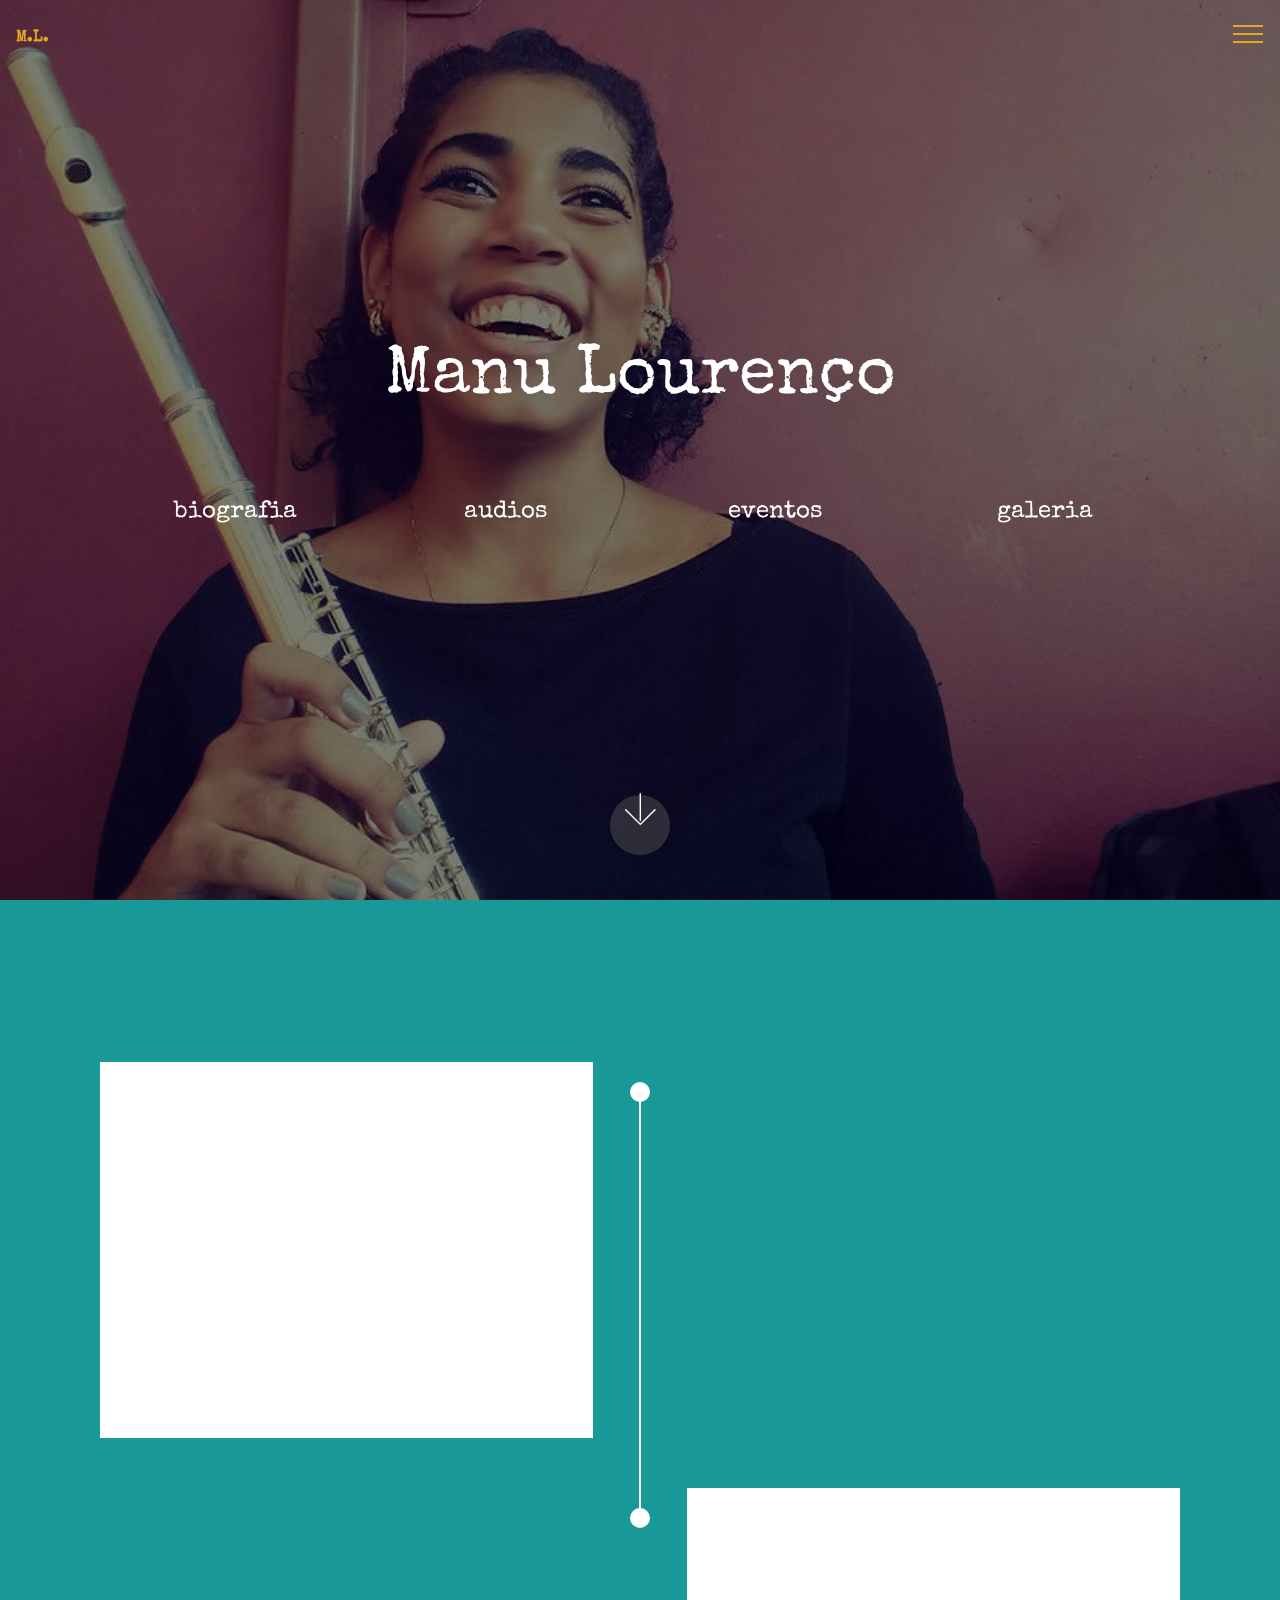
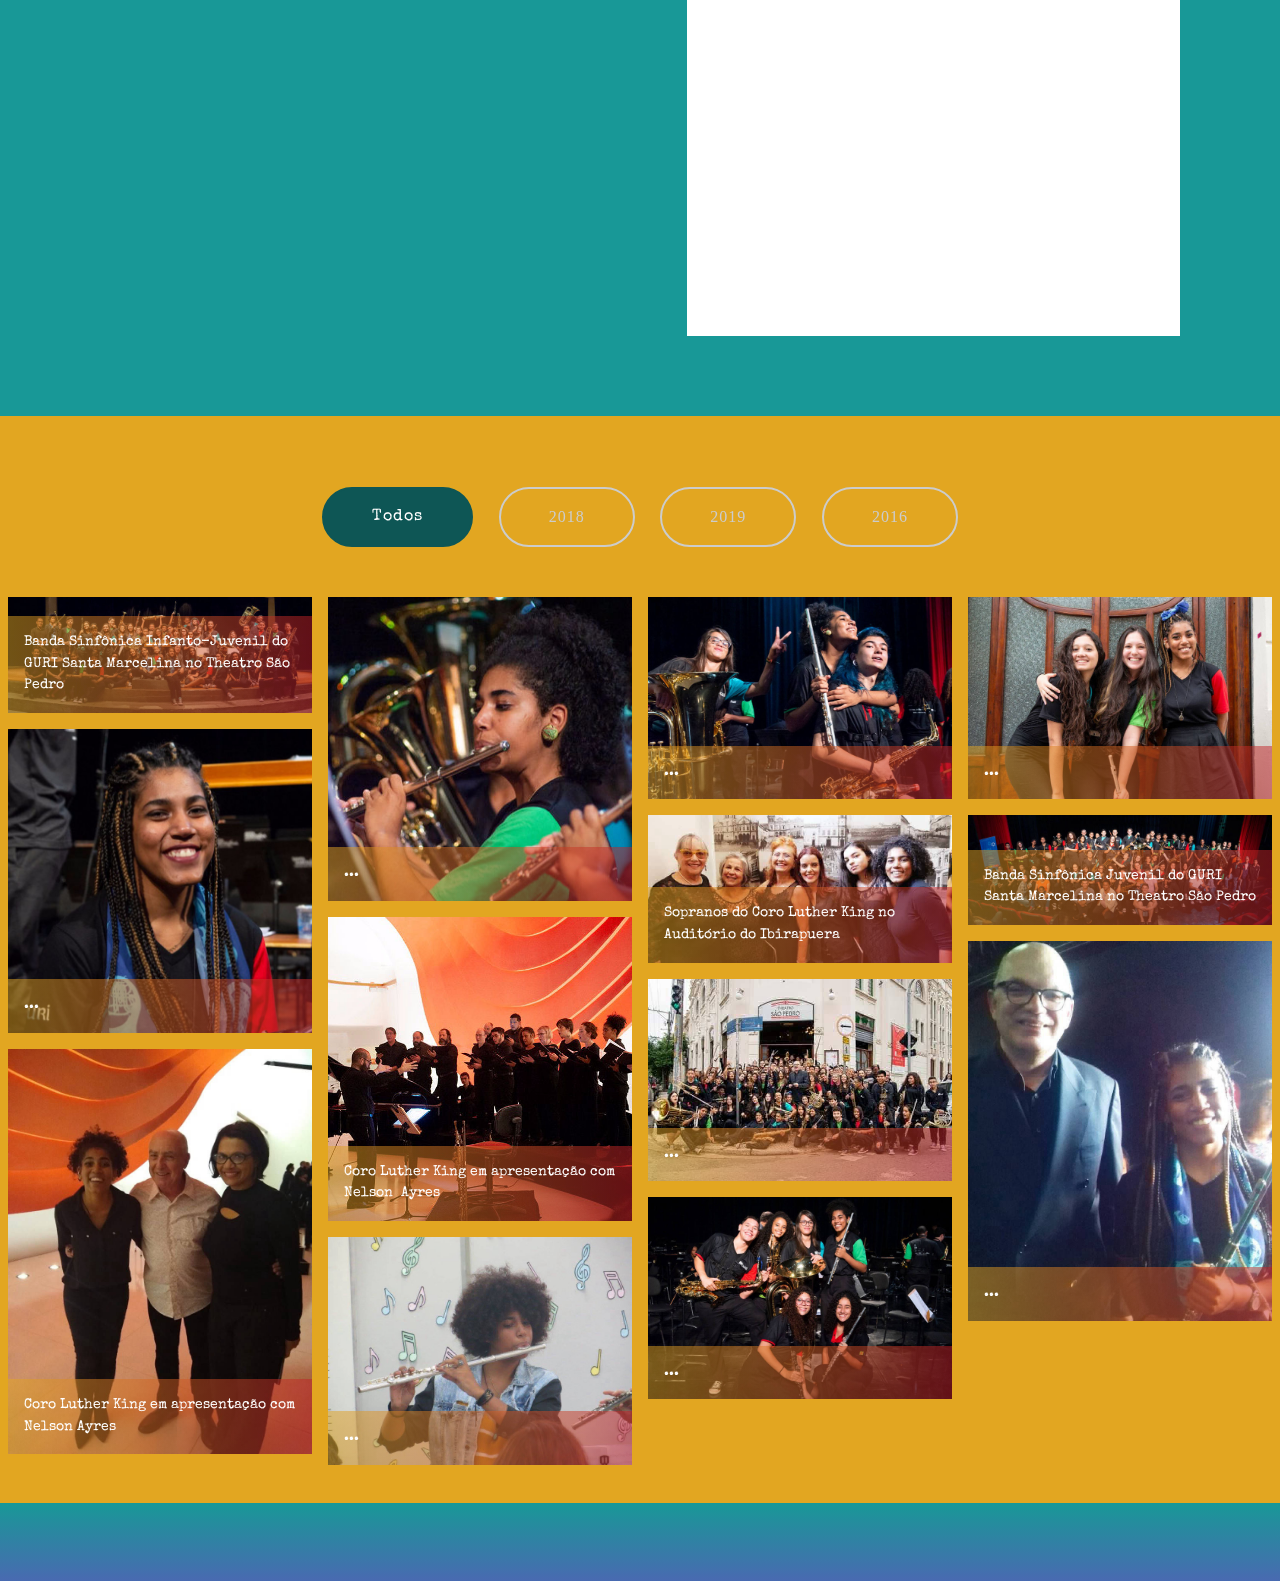
==== index.html @ 932b599f "test_version" ====
<!DOCTYPE html>
<html  >
<head>
  <!-- Site made with Mobirise Website Builder v4.10.15, https://mobirise.com -->
  <meta charset="UTF-8">
  <meta http-equiv="X-UA-Compatible" content="IE=edge">
  <meta name="generator" content="Mobirise v4.10.15, mobirise.com">
  <meta name="viewport" content="width=device-width, initial-scale=1, minimum-scale=1">
  <link rel="shortcut icon" href="assets/images/66459889-1452218461586584-441145612914655232-n-128x128-1.png" type="image/x-icon">
  <meta name="description" content="">
  
  <title>Home</title>
  <link rel="stylesheet" href="assets/web/assets/mobirise-icons/mobirise-icons.css">
  <link rel="stylesheet" href="assets/soundcloud-plugin/style.css">
  <link rel="stylesheet" href="assets/bootstrap/css/bootstrap.min.css">
  <link rel="stylesheet" href="assets/bootstrap/css/bootstrap-grid.min.css">
  <link rel="stylesheet" href="assets/bootstrap/css/bootstrap-reboot.min.css">
  <link rel="stylesheet" href="assets/tether/tether.min.css">
  <link rel="stylesheet" href="assets/animatecss/animate.min.css">
  <link rel="stylesheet" href="assets/socicon/css/styles.css">
  <link rel="stylesheet" href="assets/dropdown/css/style.css">
  <link rel="stylesheet" href="assets/theme/css/style.css">
  <link rel="stylesheet" href="assets/gallery/style.css">
  <link rel="preload" as="style" href="assets/mobirise/css/mbr-additional.css"><link rel="stylesheet" href="assets/mobirise/css/mbr-additional.css" type="text/css">
  
  
  
</head>
<body>
  <section class="menu cid-rJeyaRcCNa" once="menu" id="menu2-1h">

    

    <nav class="navbar navbar-expand beta-menu navbar-dropdown align-items-center navbar-fixed-top collapsed bg-color transparent">
        <button class="navbar-toggler navbar-toggler-right" type="button" data-toggle="collapse" data-target="#navbarSupportedContent" aria-controls="navbarSupportedContent" aria-expanded="false" aria-label="Toggle navigation">
            <div class="hamburger">
                <span></span>
                <span></span>
                <span></span>
                <span></span>
            </div>
        </button>
        <div class="menu-logo">
            <div class="navbar-brand">
                
                <span class="navbar-caption-wrap"><a class="navbar-caption text-info display-4" href="index.html">
                        M.L.</a></span>
            </div>
        </div>
        <div class="collapse navbar-collapse" id="navbarSupportedContent">
            <ul class="navbar-nav nav-dropdown nav-right" data-app-modern-menu="true"><li class="nav-item dropdown">
                    <a class="nav-link link text-info dropdown-toggle display-4" href="page1.html" data-toggle="dropdown-submenu" aria-expanded="false">biografia</a><div class="dropdown-menu"><a class="text-info dropdown-item display-4" href="page1.html#content5-u">curriculum</a><a class="text-info dropdown-item display-4" href="page1.html#contacts3-x" aria-expanded="false">contacts</a></div>
                </li><li class="nav-item"><a class="nav-link link text-info display-4" href="page2.html">audios</a></li><li class="nav-item">
                    <a class="nav-link link text-info display-4" href="index.html#timeline1-8">events</a>
                </li></ul>
            
        </div>
    </nav>
</section>

<section class="engine"><a href="https://mobirise.info/d">web maker</a></section><section class="header12 cid-rwe0YJpsPL mbr-fullscreen mbr-parallax-background" id="header12-0">

    

    <div class="mbr-overlay" style="opacity: 0.5; background-color: rgb(0, 0, 0);">
    </div>

    <div class="container  ">
            <div class="media-container">
                <div class="col-md-12 align-center">
                    <h1 class="mbr-section-title pb-3 mbr-white mbr-bold mbr-fonts-style display-1"><span style="font-weight: normal;">Manu Lourenço</span></h1>
                    
                    

                    <div class="icons-media-container mbr-white">
                        <div class="card col-12 col-md-6 col-lg-3">
                            
                            <h5 class="mbr-fonts-style display-5"><a href="page1.html">biografia</a></h5>
                        </div>

                        <div class="card col-12 col-md-6 col-lg-3">
                            
                            <h5 class="mbr-fonts-style display-5"><a href="page2.html">audios</a></h5>
                        </div>

                        <div class="card col-12 col-md-6 col-lg-3">
                            
                            <h5 class="mbr-fonts-style display-5"><a href="index.html#timeline1-8">eventos</a></h5>
                        </div>

                        <div class="card col-12 col-md-6 col-lg-3">
                            
                            <h5 class="mbr-fonts-style display-5"><a href="index.html#gallery3-6">
                                galeria</a></h5>
                        </div>
                    </div>
                </div>
            </div>
    </div>

    <div class="mbr-arrow hidden-sm-down" aria-hidden="true">
        <a href="#next">
            <i class="mbri-down mbr-iconfont"></i>
        </a>
    </div>
</section>

<section class="timeline1 cid-rJ9OwYUHkg" id="timeline1-8">

    

    

    <div class="container align-center">
        <h2 class="mbr-section-title pb-3 mbr-fonts-style display-2">
            próximos eventos</h2>
        

        <div class="container timelines-container" mbri-timelines="">
            <!--1-->
            <div class="row timeline-element reverse separline">
                 <div class="timeline-date-panel col-xs-12 col-md-6  align-left">         
                    <div class="time-line-date-content">
                        <p class="mbr-timeline-date mbr-fonts-style display-5"><strong>07 de dezembro, às 15h00
<br>MAM-Parque Ibirapuera</strong><br></p>
                    </div>
                </div>
           <span class="iconBackground"></span>
            <div class="col-xs-12 col-md-6 align-right">
                <div class="timeline-text-content">
                    <h4 class="mbr-timeline-title pb-3 mbr-fonts-style display-5"><strong>Encontro de Bandas do GURI Santa Marcelina</strong></h4>
                    <p class="mbr-timeline-text mbr-fonts-style display-7">O Encontro de Bandas do Guri terá regência de Reginaldo Thimoteo e Andrew Boysen. No repertório, peças de Smith, Holst, Mascagni, Susato, Villa-Lobos, Piazzolla, John Lennon e Paul McCartney, Siegler e Orcino.
<br>
<br>Evento gratuito 
<br>Av. Pedro Alvares Cabral, s/n - Vila Mariana, SP
<br>
<br><a href="https://gurisantamarcelina.org.br/eventos/encontro-de-bandas-do-guri-4/" target="_blank" class="text-secondary">mais informações</a><br></p>
                 </div>
            </div>
            </div>
            <!--2-->
            <div class="row timeline-element ">
                <div class="timeline-date-panel col-xs-12 col-md-6 align-right">
                    <div class="time-line-date-content">
                        <p class="mbr-timeline-date mbr-fonts-style display-5"><strong>08 de dezembro, às 16h30
<br>MASP</strong><br></p>
                    </div>
                </div>
                <span class="iconBackground"></span>
                <div class="col-xs-12 col-md-6 align-left ">
                    <div class="timeline-text-content">
                        <h4 class="mbr-timeline-title pb-3 mbr-fonts-style display-5"><strong>Encontro de Bandas do GURI Santa Marcelina</strong></h4>
                        <p class="mbr-timeline-text mbr-fonts-style display-7">O Encontro de Bandas do Guri terá regência de Reginaldo Thimoteo e Andrew Boysen. No repertório, peças de Smith, Holst, Mascagni, Susato, Villa-Lobos, Piazzolla, John Lennon e Paul McCartney, Siegler e Orcino. 
<br>
<br>CONCERTO COM RECURSOS DE ACESSIBILIDADE (Tradução em libras e audiodescrição)
<br>
<br>Evento gratuito
<br>Av. Paulista, 1578 - Bela Vista, SP
<br>
<br><a href="https://gurisantamarcelina.org.br/eventos/encontro-de-bandas-do-guri-5/" target="_blank" class="text-secondary">mais informações</a><br></p>
                    </div>
                </div>
            </div>
            <!--3-->
            
            <!--4-->
            
            <!--5-->
            
            <!--6-->
            
            <!--7-->
            
            <!--8-->
            
            <!--9-->
            
            <!--10-->
            
            <!--11-->
            
            <!--12-->
            
        </div>
    </div>
</section>

<section class="mbr-gallery mbr-slider-carousel cid-rJ9xQt9DcH" id="gallery3-6">

    

    <div>
        <div><!-- Filter --><div class="mbr-gallery-filter container gallery-filter-active"><ul buttons="0"><li class="mbr-gallery-filter-all"><a class="btn btn-md btn-danger active display-7" href="">Todos</a></li></ul></div><!-- Gallery --><div class="mbr-gallery-row"><div class="mbr-gallery-layout-default"><div><div><div class="mbr-gallery-item mbr-gallery-item--p1" data-video-url="false" data-tags="2018"><div href="#lb-gallery3-6" data-slide-to="0" data-toggle="modal"><img src="assets/images/44764807-2739033142789465-6556531889631395840-o-1860x712-800x306.jpg" alt="" title=""><span class="icon-focus"></span><span class="mbr-gallery-title mbr-fonts-style display-7">Banda Sinfônica Infanto-Juvenil do GURI Santa Marcelina no Theatro São Pedro</span></div></div><div class="mbr-gallery-item mbr-gallery-item--p1" data-video-url="false" data-tags="2018"><div href="#lb-gallery3-6" data-slide-to="1" data-toggle="modal"><img src="assets/images/62367335-3245822635443844-951066425471008768-o-680x453-452x452.jpg" alt="" title=""><span class="icon-focus"></span><span class="mbr-gallery-title mbr-fonts-style display-7">...</span></div></div><div class="mbr-gallery-item mbr-gallery-item--p1" data-video-url="false" data-tags="2018"><div href="#lb-gallery3-6" data-slide-to="2" data-toggle="modal"><img src="assets/images/62264652-3245817458777695-4825714061377273856-o-1275x850-800x533.jpg" alt="" title=""><span class="icon-focus"></span><span class="mbr-gallery-title mbr-fonts-style display-7">...</span></div></div><div class="mbr-gallery-item mbr-gallery-item--p1" data-video-url="false" data-tags="2018"><div href="#lb-gallery3-6" data-slide-to="3" data-toggle="modal"><img src="assets/images/53314616-2222232914508665-7817365220644356096-o-1275x850-800x533.jpg" alt="" title=""><span class="icon-focus"></span><span class="mbr-gallery-title mbr-fonts-style display-7">...</span></div></div><div class="mbr-gallery-item mbr-gallery-item--p1" data-video-url="false" data-tags="2018"><div href="#lb-gallery3-6" data-slide-to="4" data-toggle="modal"><img src="assets/images/60452127-3206062272753214-5023454596203282432-o-1162x775-620x620.jpg" alt="" title=""><span class="icon-focus"></span><span class="mbr-gallery-title mbr-fonts-style display-7">...</span></div></div><div class="mbr-gallery-item mbr-gallery-item--p1" data-video-url="false" data-tags="2019"><div href="#lb-gallery3-6" data-slide-to="5" data-toggle="modal"><img src="assets/images/66050577-2550467034963839-5562645147025408000-n-720x350-720x350.jpg" alt="" title=""><span class="icon-focus"></span><span class="mbr-gallery-title mbr-fonts-style display-7">Sopranos do Coro Luther King no Auditório do Ibirapuera</span></div></div><div class="mbr-gallery-item mbr-gallery-item--p1" data-video-url="false" data-tags="2018"><div href="#lb-gallery3-6" data-slide-to="6" data-toggle="modal"><img src="assets/images/61918019-3245770805449027-2729256398675247104-o-2000x726-800x290.jpg" alt="" title=""><span class="icon-focus"></span><span class="mbr-gallery-title mbr-fonts-style display-7">Banda Sinfônica Juvenil do GURI Santa Marcelina no Theatro São Pedro</span></div></div><div class="mbr-gallery-item mbr-gallery-item--p1" data-video-url="false" data-tags="2019"><div href="#lb-gallery3-6" data-slide-to="7" data-toggle="modal"><img src="assets/images/61798463-2324138737913186-3085913850189447168-n-900x598-598x598.jpg" alt="" title=""><span class="icon-focus"></span><span class="mbr-gallery-title mbr-fonts-style display-7">Coro Luther King em apresentação com Nelson &nbsp;Ayres</span></div></div><div class="mbr-gallery-item mbr-gallery-item--p1" data-video-url="false" data-tags="2018"><div href="#lb-gallery3-6" data-slide-to="8" data-toggle="modal"><img src="assets/images/47689635-1296427093832389-7870731001045975040-n-1-768x960-768x960.jpg" alt="" title=""><span class="icon-focus"></span><span class="mbr-gallery-title mbr-fonts-style display-7">...</span></div></div><div class="mbr-gallery-item mbr-gallery-item--p1" data-video-url="false" data-tags="2018"><div href="#lb-gallery3-6" data-slide-to="9" data-toggle="modal"><img src="assets/images/48413783-1303150336493398-3960744369933254656-n-1-552x368-552x368.jpg" alt="" title=""><span class="icon-focus"></span><span class="mbr-gallery-title mbr-fonts-style display-7">...</span></div></div><div class="mbr-gallery-item mbr-gallery-item--p1" data-video-url="false" data-tags="2019"><div href="#lb-gallery3-6" data-slide-to="10" data-toggle="modal"><img src="assets/images/61434780-2324128901247503-7139253694935072768-n-720x960-720x960.jpg" alt="" title=""><span class="icon-focus"></span><span class="mbr-gallery-title mbr-fonts-style display-7">Coro Luther King em apresentação com Nelson  Ayres</span></div></div><div class="mbr-gallery-item mbr-gallery-item--p1" data-video-url="false" data-tags="2018"><div href="#lb-gallery3-6" data-slide-to="11" data-toggle="modal"><img src="assets/images/61680878-3245798958779545-2968028740354834432-o-1275x850-800x533.jpg" alt="" title=""><span class="icon-focus"></span><span class="mbr-gallery-title mbr-fonts-style display-7">...</span></div></div><div class="mbr-gallery-item mbr-gallery-item--p1" data-video-url="false" data-tags="2016"><div href="#lb-gallery3-6" data-slide-to="12" data-toggle="modal"><img src="assets/images/19401908-336116386824080-8487712608019043357-o-1-1000x750-800x600.jpg" alt="" title=""><span class="icon-focus"></span><span class="mbr-gallery-title mbr-fonts-style display-7">...</span></div></div></div></div><div class="clearfix"></div></div></div><!-- Lightbox --><div data-app-prevent-settings="" class="mbr-slider modal fade carousel slide" tabindex="-1" data-keyboard="true" data-interval="false" id="lb-gallery3-6"><div class="modal-dialog"><div class="modal-content"><div class="modal-body"><div class="carousel-inner"><div class="carousel-item"><img src="assets/images/44764807-2739033142789465-6556531889631395840-o-1860x712.jpg" alt="" title=""></div><div class="carousel-item"><img src="assets/images/62367335-3245822635443844-951066425471008768-o-680x453.jpg" alt="" title=""></div><div class="carousel-item"><img src="assets/images/62264652-3245817458777695-4825714061377273856-o-1275x850.jpg" alt="" title=""></div><div class="carousel-item"><img src="assets/images/53314616-2222232914508665-7817365220644356096-o-1275x850.jpg" alt="" title=""></div><div class="carousel-item"><img src="assets/images/60452127-3206062272753214-5023454596203282432-o-1162x775.jpg" alt="" title=""></div><div class="carousel-item active"><img src="assets/images/66050577-2550467034963839-5562645147025408000-n-720x350.jpg" alt="" title=""></div><div class="carousel-item"><img src="assets/images/61918019-3245770805449027-2729256398675247104-o-2000x726.jpg" alt="" title=""></div><div class="carousel-item"><img src="assets/images/61798463-2324138737913186-3085913850189447168-n-900x598.jpg" alt="" title=""></div><div class="carousel-item"><img src="assets/images/47689635-1296427093832389-7870731001045975040-n-1-768x960.jpg" alt="" title=""></div><div class="carousel-item"><img src="assets/images/48413783-1303150336493398-3960744369933254656-n-1-552x368.jpg" alt="" title=""></div><div class="carousel-item"><img src="assets/images/61434780-2324128901247503-7139253694935072768-n-720x960.jpg" alt="" title=""></div><div class="carousel-item"><img src="assets/images/61680878-3245798958779545-2968028740354834432-o-1275x850.jpg" alt="" title=""></div><div class="carousel-item"><img src="assets/images/19401908-336116386824080-8487712608019043357-o-1-1000x750.jpg" alt="" title=""></div></div><a class="carousel-control carousel-control-prev" role="button" data-slide="prev" href="#lb-gallery3-6"><span class="mbri-left mbr-iconfont" aria-hidden="true"></span><span class="sr-only">Previous</span></a><a class="carousel-control carousel-control-next" role="button" data-slide="next" href="#lb-gallery3-6"><span class="mbri-right mbr-iconfont" aria-hidden="true"></span><span class="sr-only">Next</span></a><a class="close" href="#" role="button" data-dismiss="modal"><span class="sr-only">Close</span></a></div></div></div></div></div>
    </div>

</section>

<section class="cid-rJw8pJwgRK" id="social-buttons2-1m">

    

    

    <div class="container">
        <div class="media-container-row">
            <div class="col-md-8 align-center">
                
                <div class="social-list pl-0 mb-0">
                    <a href="https://www.instagram.com/_meine.liebe__/" target="_blank">
                        <span class="px-2 mbr-iconfont mbr-iconfont-social socicon-instagram socicon" style="color: rgb(255, 255, 255); fill: rgb(255, 255, 255);"></span>
                    </a>
                    <a href="https://www.facebook.com/manuella.lourenco.7" target="_blank">
                        <span class="px-2 mbr-iconfont mbr-iconfont-social socicon-facebook socicon" style="color: rgb(255, 255, 255); fill: rgb(255, 255, 255);"></span>
                    </a>
                    <a href="https://instagram.com/mobirise" target="_blank">
                        
                    </a>
                    <a href="https://www.youtube.com/c/mobirise" target="_blank">
                        
                    </a>
                    <a href="https://www.behance.net/Mobirise" target="_blank">
                        
                    </a>
                </div>
            </div>
        </div>
    </div>
</section>


  <script src="assets/web/assets/jquery/jquery.min.js"></script>
  <script src="assets/popper/popper.min.js"></script>
  <script src="assets/bootstrap/js/bootstrap.min.js"></script>
  <script src="assets/smoothscroll/smooth-scroll.js"></script>
  <script src="assets/tether/tether.min.js"></script>
  <script src="assets/vimeoplayer/jquery.mb.vimeo_player.js"></script>
  <script src="assets/parallax/jarallax.min.js"></script>
  <script src="assets/masonry/masonry.pkgd.min.js"></script>
  <script src="assets/imagesloaded/imagesloaded.pkgd.min.js"></script>
  <script src="assets/bootstrapcarouselswipe/bootstrap-carousel-swipe.js"></script>
  <script src="assets/touchswipe/jquery.touch-swipe.min.js"></script>
  <script src="assets/dropdown/js/nav-dropdown.js"></script>
  <script src="assets/dropdown/js/navbar-dropdown.js"></script>
  <script src="assets/sociallikes/social-likes.js"></script>
  <script src="assets/viewportchecker/jquery.viewportchecker.js"></script>
  <script src="assets/theme/js/script.js"></script>
  <script src="assets/slidervideo/script.js"></script>
  <script src="assets/gallery/player.min.js"></script>
  <script src="assets/gallery/script.js"></script>
  
  
  <input name="animation" type="hidden">
   <div id="scrollToTop" class="scrollToTop mbr-arrow-up"><a style="text-align: center;"><i class="mbr-arrow-up-icon mbr-arrow-up-icon-cm cm-icon cm-icon-smallarrow-up"></i></a></div>
  </body>
</html>
---- assets/web/assets/mobirise-icons/mobirise-icons.css ----
@font-face {
  font-family: 'MobiriseIcons';
  src:  url('mobirise-icons.eot?spat4u');
  src:  url('mobirise-icons.eot?spat4u#iefix') format('embedded-opentype'),
    url('mobirise-icons.ttf?spat4u') format('truetype'),
    url('mobirise-icons.woff?spat4u') format('woff'),
    url('mobirise-icons.svg?spat4u#MobiriseIcons') format('svg');
  font-weight: normal;
  font-style: normal;
  font-display: swap;
}

[class^="mbri-"], [class*=" mbri-"] {
  /* use !important to prevent issues with browser extensions that change fonts */
  font-family: MobiriseIcons !important;
  speak: none;
  font-style: normal;
  font-weight: normal;
  font-variant: normal;
  text-transform: none;
  line-height: 1;

  /* Better Font Rendering =========== */
  -webkit-font-smoothing: antialiased;
  -moz-osx-font-smoothing: grayscale;
}

.mbri-add-submenu:before {
  content: "\e900";
}
.mbri-alert:before {
  content: "\e901";
}
.mbri-align-center:before {
  content: "\e902";
}
.mbri-align-justify:before {
  content: "\e903";
}
.mbri-align-left:before {
  content: "\e904";
}
.mbri-align-right:before {
  content: "\e905";
}
.mbri-android:before {
  content: "\e906";
}
.mbri-apple:before {
  content: "\e907";
}
.mbri-arrow-down:before {
  content: "\e908";
}
.mbri-arrow-next:before {
  content: "\e909";
}
.mbri-arrow-prev:before {
  content: "\e90a";
}
.mbri-arrow-up:before {
  content: "\e90b";
}
.mbri-bold:before {
  content: "\e90c";
}
.mbri-bookmark:before {
  content: "\e90d";
}
.mbri-bootstrap:before {
  content: "\e90e";
}
.mbri-briefcase:before {
  content: "\e90f";
}
.mbri-browse:before {
  content: "\e910";
}
.mbri-bulleted-list:before {
  content: "\e911";
}
.mbri-calendar:before {
  content: "\e912";
}
.mbri-camera:before {
  content: "\e913";
}
.mbri-cart-add:before {
  content: "\e914";
}
.mbri-cart-full:before {
  content: "\e915";
}
.mbri-cash:before {
  content: "\e916";
}
.mbri-change-style:before {
  content: "\e917";
}
.mbri-chat:before {
  content: "\e918";
}
.mbri-clock:before {
  content: "\e919";
}
.mbri-close:before {
  content: "\e91a";
}
.mbri-cloud:before {
  content: "\e91b";
}
.mbri-code:before {
  content: "\e91c";
}
.mbri-contact-form:before {
  content: "\e91d";
}
.mbri-credit-card:before {
  content: "\e91e";
}
.mbri-cursor-click:before {
  content: "\e91f";
}
.mbri-cust-feedback:before {
  content: "\e920";
}
.mbri-database:before {
  content: "\e921";
}
.mbri-delivery:before {
  content: "\e922";
}
.mbri-desktop:before {
  content: "\e923";
}
.mbri-devices:before {
  content: "\e924";
}
.mbri-down:before {
  content: "\e925";
}
.mbri-download:before {
  content: "\e989";
}
.mbri-drag-n-drop:before {
  content: "\e927";
}
.mbri-drag-n-drop2:before {
  content: "\e928";
}
.mbri-edit:before {
  content: "\e929";
}
.mbri-edit2:before {
  content: "\e92a";
}
.mbri-error:before {
  content: "\e92b";
}
.mbri-extension:before {
  content: "\e92c";
}
.mbri-features:before {
  content: "\e92d";
}
.mbri-file:before {
  content: "\e92e";
}
.mbri-flag:before {
  content: "\e92f";
}
.mbri-folder:before {
  content: "\e930";
}
.mbri-gift:before {
  content: "\e931";
}
.mbri-github:before {
  content: "\e932";
}
.mbri-globe:before {
  content: "\e933";
}
.mbri-globe-2:before {
  content: "\e934";
}
.mbri-growing-chart:before {
  content: "\e935";
}
.mbri-hearth:before {
  content: "\e936";
}
.mbri-help:before {
  content: "\e937";
}
.mbri-home:before {
  content: "\e938";
}
.mbri-hot-cup:before {
  content: "\e939";
}
.mbri-idea:before {
  content: "\e93a";
}
.mbri-image-gallery:before {
  content: "\e93b";
}
.mbri-image-slider:before {
  content: "\e93c";
}
.mbri-info:before {
  content: "\e93d";
}
.mbri-italic:before {
  content: "\e93e";
}
.mbri-key:before {
  content: "\e93f";
}
.mbri-laptop:before {
  content: "\e940";
}
.mbri-layers:before {
  content: "\e941";
}
.mbri-left-right:before {
  content: "\e942";
}
.mbri-left:before {
  content: "\e943";
}
.mbri-letter:before {
  content: "\e944";
}
.mbri-like:before {
  content: "\e945";
}
.mbri-link:before {
  content: "\e946";
}
.mbri-lock:before {
  content: "\e947";
}
.mbri-login:before {
  content: "\e948";
}
.mbri-logout:before {
  content: "\e949";
}
.mbri-magic-stick:before {
  content: "\e94a";
}
.mbri-map-pin:before {
  content: "\e94b";
}
.mbri-menu:before {
  content: "\e94c";
}
.mbri-mobile:before {
  content: "\e94d";
}
.mbri-mobile2:before {
  content: "\e94e";
}
.mbri-mobirise:before {
  content: "\e94f";
}
.mbri-more-horizontal:before {
  content: "\e950";
}
.mbri-more-vertical:before {
  content: "\e951";
}
.mbri-music:before {
  content: "\e952";
}
.mbri-new-file:before {
  content: "\e953";
}
.mbri-numbered-list:before {
  content: "\e954";
}
.mbri-opened-folder:before {
  content: "\e955";
}
.mbri-pages:before {
  content: "\e956";
}
.mbri-paper-plane:before {
  content: "\e957";
}
.mbri-paperclip:before {
  content: "\e958";
}
.mbri-photo:before {
  content: "\e959";
}
.mbri-photos:before {
  content: "\e95a";
}
.mbri-pin:before {
  content: "\e95b";
}
.mbri-play:before {
  content: "\e95c";
}
.mbri-plus:before {
  content: "\e95d";
}
.mbri-preview:before {
  content: "\e95e";
}
.mbri-print:before {
  content: "\e95f";
}
.mbri-protect:before {
  content: "\e960";
}
.mbri-question:before {
  content: "\e961";
}
.mbri-quote-left:before {
  content: "\e962";
}
.mbri-quote-right:before {
  content: "\e963";
}
.mbri-refresh:before {
  content: "\e964";
}
.mbri-responsive:before {
  content: "\e965";
}
.mbri-right:before {
  content: "\e966";
}
.mbri-rocket:before {
  content: "\e967";
}
.mbri-sad-face:before {
  content: "\e968";
}
.mbri-sale:before {
  content: "\e969";
}
.mbri-save:before {
  content: "\e96a";
}
.mbri-search:before {
  content: "\e96b";
}
.mbri-setting:before {
  content: "\e96c";
}
.mbri-setting2:before {
  content: "\e96d";
}
.mbri-setting3:before {
  content: "\e96e";
}
.mbri-share:before {
  content: "\e96f";
}
.mbri-shopping-bag:before {
  content: "\e970";
}
.mbri-shopping-basket:before {
  content: "\e971";
}
.mbri-shopping-cart:before {
  content: "\e972";
}
.mbri-sites:before {
  content: "\e973";
}
.mbri-smile-face:before {
  content: "\e974";
}
.mbri-speed:before {
  content: "\e975";
}
.mbri-star:before {
  content: "\e976";
}
.mbri-success:before {
  content: "\e977";
}
.mbri-sun:before {
  content: "\e978";
}
.mbri-sun2:before {
  content: "\e979";
}
.mbri-tablet:before {
  content: "\e97a";
}
.mbri-tablet-vertical:before {
  content: "\e97b";
}
.mbri-target:before {
  content: "\e97c";
}
.mbri-timer:before {
  content: "\e97d";
}
.mbri-to-ftp:before {
  content: "\e97e";
}
.mbri-to-local-drive:before {
  content: "\e97f";
}
.mbri-touch-swipe:before {
  content: "\e980";
}
.mbri-touch:before {
  content: "\e981";
}
.mbri-trash:before {
  content: "\e982";
}
.mbri-underline:before {
  content: "\e983";
}
.mbri-unlink:before {
  content: "\e984";
}
.mbri-unlock:before {
  content: "\e985";
}
.mbri-up-down:before {
  content: "\e986";
}
.mbri-up:before {
  content: "\e987";
}
.mbri-update:before {
  content: "\e988";
}
.mbri-upload:before {
 content: "\e926"; 
}
.mbri-user:before {
  content: "\e98a";
}
.mbri-user2:before {
  content: "\e98b";
}
.mbri-users:before {
  content: "\e98c";
}
.mbri-video:before {
  content: "\e98d";
}
.mbri-video-play:before {
  content: "\e98e";
}
.mbri-watch:before {
  content: "\e98f";
}
.mbri-website-theme:before {
  content: "\e990";
}
.mbri-wifi:before {
  content: "\e991";
}
.mbri-windows:before {
  content: "\e992";
}
.mbri-zoom-out:before {
  content: "\e993";
}
.mbri-redo:before {
  content: "\e994";
}
.mbri-undo:before {
  content: "\e995";
}
---- assets/soundcloud-plugin/style.css ----
.addons-container {
  position: relative;
  margin-left: auto;
  margin-right: auto;
  padding-right: 15px;
  padding-left: 15px; }
  @media (min-width: 576px) {
    .addons-container {
      padding-right: 15px;
      padding-left: 15px; } }
  @media (min-width: 768px) {
    .addons-container {
      padding-right: 15px;
      padding-left: 15px; } }
  @media (min-width: 992px) {
    .addons-container {
      padding-right: 15px;
      padding-left: 15px; } }
  @media (min-width: 1200px) {
    .addons-container {
      padding-right: 15px;
      padding-left: 15px; } }
  @media (min-width: 576px) {
    .addons-container {
      width: 540px;
      max-width: 100%; } }
  @media (min-width: 768px) {
    .addons-container {
      width: 720px;
      max-width: 100%; } }
  @media (min-width: 992px) {
    .addons-container {
      width: 960px;
      max-width: 100%; } }
  @media (min-width: 1200px) {
    .addons-container {
      width: 1140px;
      max-width: 100%; } }

.addons-container-inner{
    position: relative;
    width: 100%;
    min-height: 1px;
    padding-right: 15px;
    padding-left: 15px;
}
@media (min-width: 567px) {
    .addons-container-inner{
        -ms-flex: 0 0 66.666667%;
        flex: 0 0 66.666667%;
        max-width: 66.666667%;
    }
}
.addons-row{
    display: flex;
    justify-content:center;
}
---- assets/socicon/css/styles.css ----
@charset "UTF-8";

@font-face {
  font-family: "socicon";
  src:url("../fonts/socicon.eot");
  src:url("../fonts/socicon.eot?#iefix") format("embedded-opentype"),
    url("../fonts/socicon.woff") format("woff"),
    url("../fonts/socicon.ttf") format("truetype"),
    url("../fonts/socicon.svg#socicon") format("svg");
  font-weight: normal;
  font-style: normal;
  font-display:swap;
}

[data-icon]:before {
  font-family: "socicon" !important;
  content: attr(data-icon);
  font-style: normal !important;
  font-weight: normal !important;
  font-variant: normal !important;
  text-transform: none !important;
  speak: none;
  line-height: 1;
  -webkit-font-smoothing: antialiased;
  -moz-osx-font-smoothing: grayscale;
}

[class^="socicon-"]:before,
[class*=" socicon-"]:before {
  font-family: "socicon" !important;
  font-style: normal !important;
  font-weight: normal !important;
  font-variant: normal !important;
  text-transform: none !important;
  speak: none;
  line-height: 1;
  -webkit-font-smoothing: antialiased;
  -moz-osx-font-smoothing: grayscale;
}

.socicon-modelmayhem:before {
  content: "\e000";
}
.socicon-mixcloud:before {
  content: "\e001";
}
.socicon-drupal:before {
  content: "\e002";
}
.socicon-swarm:before {
  content: "\e003";
}
.socicon-istock:before {
  content: "\e004";
}
.socicon-yammer:before {
  content: "\e005";
}
.socicon-ello:before {
  content: "\e006";
}
.socicon-stackoverflow:before {
  content: "\e007";
}
.socicon-persona:before {
  content: "\e008";
}
.socicon-triplej:before {
  content: "\e009";
}
.socicon-houzz:before {
  content: "\e00a";
}
.socicon-rss:before {
  content: "\e00b";
}
.socicon-paypal:before {
  content: "\e00c";
}
.socicon-odnoklassniki:before {
  content: "\e00d";
}
.socicon-airbnb:before {
  content: "\e00e";
}
.socicon-periscope:before {
  content: "\e00f";
}
.socicon-outlook:before {
  content: "\e010";
}
.socicon-coderwall:before {
  content: "\e011";
}
.socicon-tripadvisor:before {
  content: "\e012";
}
.socicon-appnet:before {
  content: "\e013";
}
.socicon-goodreads:before {
  content: "\e014";
}
.socicon-tripit:before {
  content: "\e015";
}
.socicon-lanyrd:before {
  content: "\e016";
}
.socicon-slideshare:before {
  content: "\e017";
}
.socicon-buffer:before {
  content: "\e018";
}
.socicon-disqus:before {
  content: "\e019";
}
.socicon-vkontakte:before {
  content: "\e01a";
}
.socicon-whatsapp:before {
  content: "\e01b";
}
.socicon-patreon:before {
  content: "\e01c";
}
.socicon-storehouse:before {
  content: "\e01d";
}
.socicon-pocket:before {
  content: "\e01e";
}
.socicon-mail:before {
  content: "\e01f";
}
.socicon-blogger:before {
  content: "\e020";
}
.socicon-technorati:before {
  content: "\e021";
}
.socicon-reddit:before {
  content: "\e022";
}
.socicon-dribbble:before {
  content: "\e023";
}
.socicon-stumbleupon:before {
  content: "\e024";
}
.socicon-digg:before {
  content: "\e025";
}
.socicon-envato:before {
  content: "\e026";
}
.socicon-behance:before {
  content: "\e027";
}
.socicon-delicious:before {
  content: "\e028";
}
.socicon-deviantart:before {
  content: "\e029";
}
.socicon-forrst:before {
  content: "\e02a";
}
.socicon-play:before {
  content: "\e02b";
}
.socicon-zerply:before {
  content: "\e02c";
}
.socicon-wikipedia:before {
  content: "\e02d";
}
.socicon-apple:before {
  content: "\e02e";
}
.socicon-flattr:before {
  content: "\e02f";
}
.socicon-github:before {
  content: "\e030";
}
.socicon-renren:before {
  content: "\e031";
}
.socicon-friendfeed:before {
  content: "\e032";
}
.socicon-newsvine:before {
  content: "\e033";
}
.socicon-identica:before {
  content: "\e034";
}
.socicon-bebo:before {
  content: "\e035";
}
.socicon-zynga:before {
  content: "\e036";
}
.socicon-steam:before {
  content: "\e037";
}
.socicon-xbox:before {
  content: "\e038";
}
.socicon-windows:before {
  content: "\e039";
}
.socicon-qq:before {
  content: "\e03a";
}
.socicon-douban:before {
  content: "\e03b";
}
.socicon-meetup:before {
  content: "\e03c";
}
.socicon-playstation:before {
  content: "\e03d";
}
.socicon-android:before {
  content: "\e03e";
}
.socicon-snapchat:before {
  content: "\e03f";
}
.socicon-twitter:before {
  content: "\e040";
}
.socicon-facebook:before {
  content: "\e041";
}
.socicon-googleplus:before {
  content: "\e042";
}
.socicon-pinterest:before {
  content: "\e043";
}
.socicon-foursquare:before {
  content: "\e044";
}
.socicon-yahoo:before {
  content: "\e045";
}
.socicon-skype:before {
  content: "\e046";
}
.socicon-yelp:before {
  content: "\e047";
}
.socicon-feedburner:before {
  content: "\e048";
}
.socicon-linkedin:before {
  content: "\e049";
}
.socicon-viadeo:before {
  content: "\e04a";
}
.socicon-xing:before {
  content: "\e04b";
}
.socicon-myspace:before {
  content: "\e04c";
}
.socicon-soundcloud:before {
  content: "\e04d";
}
.socicon-spotify:before {
  content: "\e04e";
}
.socicon-grooveshark:before {
  content: "\e04f";
}
.socicon-lastfm:before {
  content: "\e050";
}
.socicon-youtube:before {
  content: "\e051";
}
.socicon-vimeo:before {
  content: "\e052";
}
.socicon-dailymotion:before {
  content: "\e053";
}
.socicon-vine:before {
  content: "\e054";
}
.socicon-flickr:before {
  content: "\e055";
}
.socicon-500px:before {
  content: "\e056";
}
.socicon-wordpress:before {
  content: "\e058";
}
.socicon-tumblr:before {
  content: "\e059";
}
.socicon-twitch:before {
  content: "\e05a";
}
.socicon-8tracks:before {
  content: "\e05b";
}
.socicon-amazon:before {
  content: "\e05c";
}
.socicon-icq:before {
  content: "\e05d";
}
.socicon-smugmug:before {
  content: "\e05e";
}
.socicon-ravelry:before {
  content: "\e05f";
}
.socicon-weibo:before {
  content: "\e060";
}
.socicon-baidu:before {
  content: "\e061";
}
.socicon-angellist:before {
  content: "\e062";
}
.socicon-ebay:before {
  content: "\e063";
}
.socicon-imdb:before {
  content: "\e064";
}
.socicon-stayfriends:before {
  content: "\e065";
}
.socicon-residentadvisor:before {
  content: "\e066";
}
.socicon-google:before {
  content: "\e067";
}
.socicon-yandex:before {
  content: "\e068";
}
.socicon-sharethis:before {
  content: "\e069";
}
.socicon-bandcamp:before {
  content: "\e06a";
}
.socicon-itunes:before {
  content: "\e06b";
}
.socicon-deezer:before {
  content: "\e06c";
}
.socicon-telegram:before {
  content: "\e06e";
}
.socicon-openid:before {
  content: "\e06f";
}
.socicon-amplement:before {
  content: "\e070";
}
.socicon-viber:before {
  content: "\e071";
}
.socicon-zomato:before {
  content: "\e072";
}
.socicon-draugiem:before {
  content: "\e074";
}
.socicon-endomodo:before {
  content: "\e075";
}
.socicon-filmweb:before {
  content: "\e076";
}
.socicon-stackexchange:before {
  content: "\e077";
}
.socicon-wykop:before {
  content: "\e078";
}
.socicon-teamspeak:before {
  content: "\e079";
}
.socicon-teamviewer:before {
  content: "\e07a";
}
.socicon-ventrilo:before {
  content: "\e07b";
}
.socicon-younow:before {
  content: "\e07c";
}
.socicon-raidcall:before {
  content: "\e07d";
}
.socicon-mumble:before {
  content: "\e07e";
}
.socicon-medium:before {
  content: "\e06d";
}
.socicon-bebee:before {
  content: "\e07f";
}
.socicon-hitbox:before {
  content: "\e080";
}
.socicon-reverbnation:before {
  content: "\e081";
}
.socicon-formulr:before {
  content: "\e082";
}
.socicon-instagram:before {
  content: "\e057";
}
.socicon-battlenet:before {
  content: "\e083";
}
.socicon-chrome:before {
  content: "\e084";
}
.socicon-discord:before {
  content: "\e086";
}
.socicon-issuu:before {
  content: "\e087";
}
.socicon-macos:before {
  content: "\e088";
}
.socicon-firefox:before {
  content: "\e089";
}
.socicon-opera:before {
  content: "\e08d";
}
.socicon-keybase:before {
  content: "\e090";
}
.socicon-alliance:before {
  content: "\e091";
}
.socicon-livejournal:before {
  content: "\e092";
}
.socicon-googlephotos:before {
  content: "\e093";
}
.socicon-horde:before {
  content: "\e094";
}
.socicon-etsy:before {
  content: "\e095";
}
.socicon-zapier:before {
  content: "\e096";
}
.socicon-google-scholar:before {
  content: "\e097";
}
.socicon-researchgate:before {
  content: "\e098";
}
.socicon-wechat:before {
  content: "\e099";
}
.socicon-strava:before {
  content: "\e09a";
}
.socicon-line:before {
  content: "\e09b";
}
.socicon-lyft:before {
  content: "\e09c";
}
.socicon-uber:before {
  content: "\e09d";
}
.socicon-songkick:before {
  content: "\e09e";
}
.socicon-viewbug:before {
  content: "\e09f";
}
.socicon-googlegroups:before {
  content: "\e0a0";
}
.socicon-quora:before {
  content: "\e073";
}
.socicon-diablo:before {
  content: "\e085";
}
.socicon-blizzard:before {
  content: "\e0a1";
}
.socicon-hearthstone:before {
  content: "\e08b";
}
.socicon-heroes:before {
  content: "\e08a";
}
.socicon-overwatch:before {
  content: "\e08c";
}
.socicon-warcraft:before {
  content: "\e08e";
}
.socicon-starcraft:before {
  content: "\e08f";
}
.socicon-beam:before {
  content: "\e0a2";
}
.socicon-curse:before {
  content: "\e0a3";
}
.socicon-player:before {
  content: "\e0a4";
}
.socicon-streamjar:before {
  content: "\e0a5";
}
.socicon-nintendo:before {
  content: "\e0a6";
}
.socicon-hellocoton:before {
  content: "\e0a7";
}
---- assets/dropdown/css/style.css ----
.navbar-dropdown {
  left: 0;
  padding: 0;
  position: absolute;
  right: 0;
  top: 0;
  transition: all 0.45s ease;
  z-index: 1030;
  background: #282828; }
  .navbar-dropdown .navbar-logo {
    margin-right: 0.8rem;
    transition: margin 0.3s ease-in-out;
    vertical-align: middle; }
    .navbar-dropdown .navbar-logo img {
      height: 3.125rem;
      transition: all 0.3s ease-in-out; }
    .navbar-dropdown .navbar-logo.mbr-iconfont {
      font-size: 3.125rem;
      line-height: 3.125rem; }
  .navbar-dropdown .navbar-caption {
    font-weight: 700;
    white-space: normal;
    vertical-align: -4px;
    line-height: 3.125rem !important; }
    .navbar-dropdown .navbar-caption, .navbar-dropdown .navbar-caption:hover {
      color: inherit;
      text-decoration: none; }
  .navbar-dropdown .mbr-iconfont + .navbar-caption {
    vertical-align: -1px; }
  .navbar-dropdown.navbar-fixed-top {
    position: fixed; }
  .navbar-dropdown .navbar-brand span {
    vertical-align: -4px; }
  .navbar-dropdown.bg-color.transparent {
    background: none; }
  .navbar-dropdown.navbar-short .navbar-brand {
    padding: 0.625rem 0; }
    .navbar-dropdown.navbar-short .navbar-brand span {
      vertical-align: -1px; }
  .navbar-dropdown.navbar-short .navbar-caption {
    line-height: 2.375rem !important;
    vertical-align: -2px; }
  .navbar-dropdown.navbar-short .navbar-logo {
    margin-right: 0.5rem; }
    .navbar-dropdown.navbar-short .navbar-logo img {
      height: 2.375rem; }
    .navbar-dropdown.navbar-short .navbar-logo.mbr-iconfont {
      font-size: 2.375rem;
      line-height: 2.375rem; }
  .navbar-dropdown.navbar-short .mbr-table-cell {
    height: 3.625rem; }
  .navbar-dropdown .navbar-close {
    left: 0.6875rem;
    position: fixed;
    top: 0.75rem;
    z-index: 1000; }
  .navbar-dropdown .hamburger-icon {
    content: "";
    display: inline-block;
    vertical-align: middle;
    width: 16px;
    -webkit-box-shadow: 0 -6px 0 1px #282828,0 0 0 1px #282828,0 6px 0 1px #282828;
    -moz-box-shadow: 0 -6px 0 1px #282828,0 0 0 1px #282828,0 6px 0 1px #282828;
    box-shadow: 0 -6px 0 1px #282828,0 0 0 1px #282828,0 6px 0 1px #282828; }

.dropdown-menu .dropdown-toggle[data-toggle="dropdown-submenu"]::after {
  border-bottom: 0.35em solid transparent;
  border-left: 0.35em solid;
  border-right: 0;
  border-top: 0.35em solid transparent;
  margin-left: 0.3rem; }

.dropdown-menu .dropdown-item:focus {
  outline: 0; }

.nav-dropdown {
  font-size: 0.75rem;
  font-weight: 500;
  height: auto !important; }
  .nav-dropdown .nav-btn {
    padding-left: 1rem; }
  .nav-dropdown .link {
    margin: .667em 1.667em;
    font-weight: 500;
    padding: 0;
    transition: color .2s ease-in-out; }
    .nav-dropdown .link.dropdown-toggle {
      margin-right: 2.583em; }
      .nav-dropdown .link.dropdown-toggle::after {
        margin-left: .25rem;
        border-top: 0.35em solid;
        border-right: 0.35em solid transparent;
        border-left: 0.35em solid transparent;
        border-bottom: 0; }
      .nav-dropdown .link.dropdown-toggle[aria-expanded="true"] {
        margin: 0;
        padding: 0.667em 3.263em  0.667em 1.667em; }
  .nav-dropdown .link::after,
  .nav-dropdown .dropdown-item::after {
    color: inherit; }
  .nav-dropdown .btn {
    font-size: 0.75rem;
    font-weight: 700;
    letter-spacing: 0;
    margin-bottom: 0;
    padding-left: 1.25rem;
    padding-right: 1.25rem; }
  .nav-dropdown .dropdown-menu {
    border-radius: 0;
    border: 0;
    left: 0;
    margin: 0;
    padding-bottom: 1.25rem;
    padding-top: 1.25rem;
    position: relative; }
  .nav-dropdown .dropdown-submenu {
    margin-left: 0.125rem;
    top: 0; }
  .nav-dropdown .dropdown-item {
    font-weight: 500;
    line-height: 2;
    padding: 0.3846em 4.615em 0.3846em 1.5385em;
    position: relative;
    transition: color .2s ease-in-out, background-color .2s ease-in-out; }
    .nav-dropdown .dropdown-item::after {
      margin-top: -0.3077em;
      position: absolute;
      right: 1.1538em;
      top: 50%; }
    .nav-dropdown .dropdown-item:focus, .nav-dropdown .dropdown-item:hover {
      background: none; }

@media (max-width: 767px) {
  .nav-dropdown.navbar-toggleable-sm {
    bottom: 0;
    display: none;
    left: 0;
    overflow-x: hidden;
    position: fixed;
    top: 0;
    transform: translateX(-100%);
    -ms-transform: translateX(-100%);
    -webkit-transform: translateX(-100%);
    width: 18.75rem;
    z-index: 999; } }
.nav-dropdown.navbar-toggleable-xl {
  bottom: 0;
  display: none;
  left: 0;
  overflow-x: hidden;
  position: fixed;
  top: 0;
  transform: translateX(-100%);
  -ms-transform: translateX(-100%);
  -webkit-transform: translateX(-100%);
  width: 18.75rem;
  z-index: 999; }

.nav-dropdown-sm {
  display: block !important;
  overflow-x: hidden;
  overflow: auto;
  padding-top: 3.875rem; }
  .nav-dropdown-sm::after {
    content: "";
    display: block;
    height: 3rem;
    width: 100%; }
  .nav-dropdown-sm.collapse.in ~ .navbar-close {
    display: block !important; }
  .nav-dropdown-sm.collapsing, .nav-dropdown-sm.collapse.in {
    transform: translateX(0);
    -ms-transform: translateX(0);
    -webkit-transform: translateX(0);
    transition: all 0.25s ease-out;
    -webkit-transition: all 0.25s ease-out;
    background: #282828; }
  .nav-dropdown-sm.collapsing[aria-expanded="false"] {
    transform: translateX(-100%);
    -ms-transform: translateX(-100%);
    -webkit-transform: translateX(-100%); }
  .nav-dropdown-sm .nav-item {
    display: block;
    margin-left: 0 !important;
    padding-left: 0; }
  .nav-dropdown-sm .link,
  .nav-dropdown-sm .dropdown-item {
    border-top: 1px dotted rgba(255, 255, 255, 0.1);
    font-size: 0.8125rem;
    line-height: 1.6;
    margin: 0 !important;
    padding: 0.875rem 2.4rem 0.875rem 1.5625rem !important;
    position: relative;
    white-space: normal; }
    .nav-dropdown-sm .link:focus, .nav-dropdown-sm .link:hover,
    .nav-dropdown-sm .dropdown-item:focus,
    .nav-dropdown-sm .dropdown-item:hover {
      background: rgba(0, 0, 0, 0.2) !important;
      color: #c0a375; }
  .nav-dropdown-sm .nav-btn {
    position: relative;
    padding: 1.5625rem 1.5625rem 0 1.5625rem; }
    .nav-dropdown-sm .nav-btn::before {
      border-top: 1px dotted rgba(255, 255, 255, 0.1);
      content: "";
      left: 0;
      position: absolute;
      top: 0;
      width: 100%; }
    .nav-dropdown-sm .nav-btn + .nav-btn {
      padding-top: 0.625rem; }
      .nav-dropdown-sm .nav-btn + .nav-btn::before {
        display: none; }
  .nav-dropdown-sm .btn {
    padding: 0.625rem 0; }
  .nav-dropdown-sm .dropdown-toggle[data-toggle="dropdown-submenu"]::after {
    margin-left: .25rem;
    border-top: 0.35em solid;
    border-right: 0.35em solid transparent;
    border-left: 0.35em solid transparent;
    border-bottom: 0; }
  .nav-dropdown-sm .dropdown-toggle[data-toggle="dropdown-submenu"][aria-expanded="true"]::after {
    border-top: 0;
    border-right: 0.35em solid transparent;
    border-left: 0.35em solid transparent;
    border-bottom: 0.35em solid; }
  .nav-dropdown-sm .dropdown-menu {
    margin: 0;
    padding: 0;
    position: relative;
    top: 0;
    left: 0;
    width: 100%;
    border: 0;
    float: none;
    border-radius: 0;
    background: none; }
  .nav-dropdown-sm .dropdown-submenu {
    left: 100%;
    margin-left: 0.125rem;
    margin-top: -1.25rem;
    top: 0; }

.navbar-toggleable-sm .nav-dropdown .dropdown-menu {
  position: absolute; }

.navbar-toggleable-sm .nav-dropdown .dropdown-submenu {
  left: 100%;
  margin-left: 0.125rem;
  margin-top: -1.25rem;
  top: 0; }

.navbar-toggleable-sm.opened .nav-dropdown .dropdown-menu {
  position: relative; }

.navbar-toggleable-sm.opened .nav-dropdown .dropdown-submenu {
  left: 0;
  margin-left: 00rem;
  margin-top: 0rem;
  top: 0; }

.is-builder .nav-dropdown.collapsing {
  transition: none !important; }

/*# sourceMappingURL=style.css.map */
---- assets/theme/css/style.css ----
/*!
 * Mobirise v4 theme (https://mobirise.com/)
 * Copyright 2017 Mobirise
 */
section {
  background-color: #eeeeee;
}

body {
  font-style: normal;
  line-height: 1.5;
}

section,
.container,
.container-fluid {
  position: relative;
  word-wrap: break-word;
}

a.mbr-iconfont:hover {
  text-decoration: none;
}

.article .lead p,
.article .lead ul,
.article .lead ol,
.article .lead pre,
.article .lead blockquote {
  margin-bottom: 0;
}

ul,
ol,
pre,
blockquote {
  margin-bottom: 2.3125rem;
}

pre {
  background: #f4f4f4;
  padding: 10px 24px;
  white-space: pre-wrap;
}

.inactive {
  -webkit-user-select: none;
  -moz-user-select: none;
  -ms-user-select: none;
  user-select: none;
  pointer-events: none;
  -webkit-user-drag: none;
  user-drag: none;
}

.mbr-section__comments .row {
  justify-content: center;
  -webkit-justify-content: center;
}

a {
  font-style: normal;
  font-weight: 400;
  cursor: pointer;
}

a, a:hover {
  text-decoration: none;
}

figure {
  margin-bottom: 0;
}

body {
  color: #232323;
}

h1,
h2,
h3,
h4,
h5,
h6,
.h1,
.h2,
.h3,
.h4,
.h5,
.h6,
.display-1,
.display-2,
.display-3,
.display-4 {
  line-height: 1;
  word-break: break-word;
  word-wrap: break-word;
}

b,
strong {
  font-weight: bold;
}

blockquote {
  padding: 10px 0 10px 20px;
  position: relative;
  border-left: 2px solid;
  border-color: #ff3366;
}

input:-webkit-autofill, input:-webkit-autofill:hover, input:-webkit-autofill:focus, input:-webkit-autofill:active {
  transition-delay: 9999s;
  transition-property: background-color, color;
}

textarea[type='hidden'] {
  display: none;
}

body {
  position: relative;
}

section {
  background-position: 50% 50%;
  background-repeat: no-repeat;
  background-size: cover;
}

section .mbr-background-video,
section .mbr-background-video-preview {
  position: absolute;
  bottom: 0;
  left: 0;
  right: 0;
  top: 0;
}

.hidden {
  visibility: hidden;
}

.mbr-z-index20 {
  z-index: 20;
}

/*! Base colors */
.mbr-white {
  color: #ffffff;
}

.mbr-black {
  color: #000000;
}

.mbr-bg-white {
  background-color: #ffffff;
}

.mbr-bg-black {
  background-color: #000000;
}

/*! Text-aligns */
.align-left {
  text-align: left;
}

.align-center {
  text-align: center;
}

.align-right {
  text-align: right;
}

@media (max-width: 767px) {
  .align-left,
  .align-center,
  .align-right,
  .mbr-section-btn,
  .mbr-section-title {
    text-align: center;
  }
}

/*! Font-weight  */
.mbr-light {
  font-weight: 300;
}

.mbr-regular {
  font-weight: 400;
}

.mbr-semibold {
  font-weight: 500;
}

.mbr-bold {
  font-weight: 700;
}

/*! Media  */
.media-size-item {
  -webkit-flex: 1 1 auto;
  -moz-flex: 1 1 auto;
  -ms-flex: 1 1 auto;
  -o-flex: 1 1 auto;
  flex: 1 1 auto;
}

.media-content {
  -webkit-flex-basis: 100%;
  flex-basis: 100%;
}

.media-container-row {
  display: -ms-flexbox;
  display: -webkit-flex;
  display: flex;
  -webkit-flex-direction: row;
  -ms-flex-direction: row;
  flex-direction: row;
  -webkit-flex-wrap: wrap;
  -ms-flex-wrap: wrap;
  flex-wrap: wrap;
  -webkit-justify-content: center;
  -ms-flex-pack: center;
  justify-content: center;
  -webkit-align-content: center;
  -ms-flex-line-pack: center;
  align-content: center;
  -webkit-align-items: start;
  -ms-flex-align: start;
  align-items: start;
}

.media-container-row .media-size-item {
  width: 400px;
}

.media-container-column {
  display: -ms-flexbox;
  display: -webkit-flex;
  display: flex;
  -webkit-flex-direction: column;
  -ms-flex-direction: column;
  flex-direction: column;
  -webkit-flex-wrap: wrap;
  -ms-flex-wrap: wrap;
  flex-wrap: wrap;
  -webkit-justify-content: center;
  -ms-flex-pack: center;
  justify-content: center;
  -webkit-align-content: center;
  -ms-flex-line-pack: center;
  align-content: center;
  -webkit-align-items: stretch;
  -ms-flex-align: stretch;
  align-items: stretch;
}

.media-container-column > * {
  width: 100%;
}

@media (min-width: 992px) {
  .media-container-row {
    -webkit-flex-wrap: nowrap;
    -ms-flex-wrap: nowrap;
    flex-wrap: nowrap;
  }
}

figure {
  overflow: hidden;
}

figure[mbr-media-size] {
  transition: width 0.1s;
}

.mbr-figure img,
.mbr-figure iframe {
  display: block;
  width: 100%;
}

.card {
  background-color: transparent;
  border: none;
}

.card-box {
  width: 100%;
}

.card-img {
  text-align: center;
  flex-shrink: 0;
  -webkit-flex-shrink: 0;
}

.media {
  max-width: 100%;
  margin: 0 auto;
}

.mbr-figure {
  -ms-flex-item-align: center;
  -ms-grid-row-align: center;
  -webkit-align-self: center;
  align-self: center;
}

.media-container > div {
  max-width: 100%;
}

.mbr-figure img,
.card-img img {
  width: 100%;
}

@media (max-width: 991px) {
  .media-size-item {
    width: auto !important;
  }
  .media {
    width: auto;
  }
  .mbr-figure {
    width: 100% !important;
  }
}

/*! Buttons */
.btn {
  font-weight: 500;
  border-width: 2px;
  font-style: normal;
  letter-spacing: 1px;
  margin: .4rem .8rem;
  white-space: normal;
  -webkit-transition: all .3s ease-in-out;
  -moz-transition: all .3s ease-in-out;
  transition: all .3s ease-in-out;
  display: inline-flex;
  align-items: center;
  justify-content: center;
  word-break: break-word;
  -webkit-align-items: center;
  -webkit-justify-content: center;
  display: -webkit-inline-flex;
}

.btn-sm {
  font-weight: 500;
  letter-spacing: 1px;
  -webkit-transition: all .3s ease-in-out;
  -moz-transition: all .3s ease-in-out;
  transition: all .3s ease-in-out;
}

.btn-md {
  font-weight: 500;
  letter-spacing: 1px;
  margin: .4rem .8rem !important;
  -webkit-transition: all .3s ease-in-out;
  -moz-transition: all .3s ease-in-out;
  transition: all .3s ease-in-out;
}

.btn-lg {
  font-weight: 500;
  letter-spacing: 1px;
  margin: .4rem .8rem !important;
  -webkit-transition: all .3s ease-in-out;
  -moz-transition: all .3s ease-in-out;
  transition: all .3s ease-in-out;
}

.mbr-section-btn {
  margin-left: -0.25rem;
  margin-right: -0.25rem;
  font-size: 0;
}

nav .mbr-section-btn {
  margin-left: 0rem;
  margin-right: 0rem;
}

.btn-form {
  border-radius: 0;
}

.btn-form:hover {
  cursor: pointer;
}

/*! Btn icon margin */
.btn .mbr-iconfont,
.btn.btn-sm .mbr-iconfont {
  cursor: pointer;
  margin-right: 0.5rem;
}

.btn.btn-md .mbr-iconfont,
.btn.btn-md .mbr-iconfont {
  margin-right: 0.8rem;
}

.mbr-regular {
  font-weight: 400;
}

.mbr-semibold {
  font-weight: 500;
}

.mbr-bold {
  font-weight: 700;
}

[type='submit'] {
  -webkit-appearance: none;
}

/*! Full-screen */
.mbr-fullscreen .mbr-overlay {
  min-height: 100vh;
}

.mbr-fullscreen {
  display: flex;
  display: -webkit-flex;
  display: -moz-flex;
  display: -ms-flex;
  display: -o-flex;
  align-items: center;
  -webkit-align-items: center;
  min-height: 100vh;
  padding-top: 3rem;
  padding-bottom: 3rem;
}

/*! Map */
.map {
  height: 25rem;
  position: relative;
}

.map iframe {
  width: 100%;
  height: 100%;
}

.mbr-overlay {
  background-color: #000;
  bottom: 0;
  left: 0;
  opacity: .5;
  position: absolute;
  right: 0;
  top: 0;
  z-index: 0;
  pointer-events: none;
}

/* Form */
blockquote {
  font-style: italic;
  padding: 10px 0 10px 20px;
  font-size: 1.09rem;
  position: relative;
  border-width: 3px;
}

.form-control {
  background-color: #f5f5f5;
  box-shadow: none;
  color: #565656;
  line-height: 1.43;
  min-height: 3.5em;
  padding: 1.07em .5em;
}

.form-control, .form-control:focus {
  border: 1px solid #e8e8e8;
}

.form-active .form-control:invalid {
  border-color: red;
}

.form-control-label {
  position: relative;
  cursor: pointer;
  margin-bottom: .357em;
  padding: 0;
}

.alert {
  color: #ffffff;
  border-radius: 0;
  border: 0;
  font-size: .875rem;
  line-height: 1.5;
  margin-bottom: 1.875rem;
  padding: 1.25rem;
  position: relative;
}

.alert.alert-form::after {
  background-color: inherit;
  bottom: -7px;
  content: "";
  display: block;
  height: 14px;
  left: 50%;
  margin-left: -7px;
  position: absolute;
  transform: rotate(45deg);
  width: 14px;
  -webkit-transform: rotate(45deg);
}

.form-asterisk {
  font-family: initial;
  position: absolute;
  top: -2px;
  font-weight: normal;
}

/*! Scroll to top arrow */
#scrollToTop a i:before {
  content: '';
  position: absolute;
  height: 40%;
  top: 25%;
  background: #fff;
  width: 2px;
  left: calc(50% - 1px);
}

#scrollToTop a i:after {
  content: '';
  position: absolute;
  display: block;
  border-top: 2px solid #fff;
  border-right: 2px solid #fff;
  width: 40%;
  height: 40%;
  left: 30%;
  bottom: 30%;
  transform: rotate(135deg);
  -webkit-transform: rotate(135deg);
}

.mbr-arrow-up {
  bottom: 25px;
  right: 90px;
  position: fixed;
  text-align: right;
  z-index: 5000;
  color: #ffffff;
  font-size: 32px;
  transform: rotate(180deg);
  -webkit-transform: rotate(180deg);
}

.mbr-arrow-up a {
  background: rgba(0, 0, 0, 0.2);
  border-radius: 3px;
  color: #fff;
  display: inline-block;
  height: 60px;
  width: 60px;
  outline-style: none !important;
  position: relative;
  text-decoration: none;
  transition: all 0.3s ease-in-out;
  cursor: pointer;
  text-align: center;
}

.mbr-arrow-up a:hover {
  background-color: rgba(0, 0, 0, 0.4);
}

.mbr-arrow-up a i {
  line-height: 60px;
}

.mbr-arrow-up-icon {
  display: block;
  color: #fff;
}

.mbr-arrow-up-icon::before {
  content: '\203a';
  display: inline-block;
  font-family: serif;
  font-size: 32px;
  line-height: 1;
  font-style: normal;
  position: relative;
  top: 6px;
  left: -4px;
  -webkit-transform: rotate(-90deg);
  transform: rotate(-90deg);
}

/*! Arrow Down */
.mbr-arrow {
  position: absolute;
  bottom: 45px;
  left: 50%;
  width: 60px;
  height: 60px;
  cursor: pointer;
  background-color: rgba(80, 80, 80, 0.5);
  border-radius: 50%;
  -webkit-transform: translateX(-50%);
  transform: translateX(-50%);
}

.mbr-arrow > a {
  display: inline-block;
  text-decoration: none;
  outline-style: none;
  -webkit-animation: arrowdown 1.7s ease-in-out infinite;
  animation: arrowdown 1.7s ease-in-out infinite;
}

.mbr-arrow > a > i {
  position: absolute;
  top: -2px;
  left: 15px;
  font-size: 2rem;
}

@keyframes arrowdown {
  0% {
    transform: translateY(0px);
    -webkit-transform: translateY(0px);
  }
  50% {
    transform: translateY(-5px);
    -webkit-transform: translateY(-5px);
  }
  100% {
    transform: translateY(0px);
    -webkit-transform: translateY(0px);
  }
}

@-webkit-keyframes arrowdown {
  0% {
    transform: translateY(0px);
    -webkit-transform: translateY(0px);
  }
  50% {
    transform: translateY(-5px);
    -webkit-transform: translateY(-5px);
  }
  100% {
    transform: translateY(0px);
    -webkit-transform: translateY(0px);
  }
}

@media (max-width: 500px) {
  .mbr-arrow-up {
    left: 50%;
    right: auto;
    transform: translateX(-50%) rotate(180deg);
    -webkit-transform: translateX(-50%) rotate(180deg);
  }
}

/*Gradients animation*/
@keyframes gradient-animation {
  from {
    background-position: 0% 100%;
    animation-timing-function: ease-in-out;
  }
  to {
    background-position: 100% 0%;
    animation-timing-function: ease-in-out;
  }
}

@-webkit-keyframes gradient-animation {
  from {
    background-position: 0% 100%;
    animation-timing-function: ease-in-out;
  }
  to {
    background-position: 100% 0%;
    animation-timing-function: ease-in-out;
  }
}

.bg-gradient {
  background-size: 200% 200%;
  animation: gradient-animation 5s infinite alternate;
  -webkit-animation: gradient-animation 5s infinite alternate;
}

.menu .navbar-brand {
  display: -webkit-flex;
}

.menu .navbar-brand span {
  display: flex;
  display: -webkit-flex;
}

.menu .navbar-brand .navbar-caption-wrap {
  display: -webkit-flex;
}

.menu .navbar-brand .navbar-logo img {
  display: -webkit-flex;
}

@media (min-width: 768px) and (max-width: 1023px) {
  .menu .navbar-toggleable-sm .navbar-nav {
    display: -webkit-box;
    display: -webkit-flex;
    display: -ms-flexbox;
  }
}

@media (max-width: 1023px) {
  .menu .navbar-collapse {
    max-height: 93.5vh;
  }
  .menu .navbar-collapse.show {
    overflow: auto;
  }
}

@media (min-width: 1024px) {
  .menu .navbar-nav.nav-dropdown {
    display: -webkit-flex;
  }
  .menu .navbar-toggleable-sm .navbar-collapse {
    display: -webkit-flex !important;
  }
  .menu .collapsed .navbar-collapse {
    max-height: 93.5vh;
  }
  .menu .collapsed .navbar-collapse.show {
    overflow: auto;
  }
}

@media (max-width: 767px) {
  .menu .navbar-collapse {
    max-height: 80vh;
  }
}

/* Others*/
.note-check a[data-value=Rubik] {
  font-style: normal;
}

.mbr-arrow a {
  color: #ffffff;
}

@media (max-width: 767px) {
  .mbr-arrow {
    display: none;
  }
}

.navbar {
  display: -webkit-flex;
  -webkit-flex-wrap: wrap;
  -webkit-align-items: center;
  -webkit-justify-content: space-between;
}

.navbar-collapse {
  -webkit-flex-basis: 100%;
  -webkit-flex-grow: 1;
  -webkit-align-items: center;
}

.nav-dropdown .link {
  padding: 0.667em 1.667em !important;
  margin: 0 !important;
}

.nav {
  display: -webkit-flex;
  -webkit-flex-wrap: wrap;
}

.row {
  display: -webkit-flex;
  -webkit-flex-wrap: wrap;
}

.justify-content-center {
  -webkit-justify-content: center;
}

.form-inline {
  display: -webkit-flex;
  -webkit-flex-flow: row wrap;
  -webkit-align-items: center;
}

.card-wrapper {
  -webkit-flex: 1;
}

.carousel-control {
  z-index: 10;
  display: -webkit-flex;
  -webkit-align-items: center;
  -webkit-justify-content: center;
}

.carousel-controls {
  display: -webkit-flex;
}

.media {
  display: -webkit-flex;
}

.form-group:focus {
  outline: none;
}

.jq-selectbox__select {
  padding: 1.07em 0.5em;
  position: absolute;
  top: 0;
  left: 0;
  width: 100%;
}

.jq-selectbox__dropdown {
  position: absolute;
  top: 100% !important;
  left: 0 !important;
  width: 100% !important;
}

.jq-selectbox__trigger-arrow {
  transform: translateY(-50%);
}

.jq-selectbox li {
  padding: 1.07em 0.5em;
}

input[type='range'] {
  padding-left: 0 !important;
  padding-right: 0 !important;
}

.modal-dialog,
.modal-content {
  height: 100%;
}

.modal-dialog .carousel-inner {
  height: 100%;
}

.carousel-item {
  text-align: center;
}

.carousel-item img {
  margin: auto;
}

.navbar-toggler {
  -webkit-align-self: flex-start;
  -ms-flex-item-align: start;
  align-self: flex-start;
  padding: 0.25rem 0.75rem;
  font-size: 1.25rem;
  line-height: 1;
  background: transparent;
  border: 1px solid transparent;
  -webkit-border-radius: 0.25rem;
  border-radius: 0.25rem;
}

.navbar-toggler:focus,
.navbar-toggler:hover {
  text-decoration: none;
}

.navbar-toggler-icon {
  display: inline-block;
  width: 1.5em;
  height: 1.5em;
  vertical-align: middle;
  content: '';
  background: no-repeat center center;
  -webkit-background-size: 100% 100%;
  -o-background-size: 100% 100%;
  background-size: 100% 100%;
}

.navbar-toggler-left {
  position: absolute;
  left: 1rem;
}

.navbar-toggler-right {
  position: absolute;
  right: 1rem;
}

@media (max-width: 575px) {
  .navbar-toggleable .navbar-nav .dropdown-menu {
    position: static;
    float: none;
  }
  .navbar-toggleable > .container {
    padding-right: 0;
    padding-left: 0;
  }
}

@media (min-width: 576px) {
  .navbar-toggleable {
    -webkit-box-orient: horizontal;
    -webkit-box-direction: normal;
    -webkit-flex-direction: row;
    -ms-flex-direction: row;
    flex-direction: row;
    -webkit-flex-wrap: nowrap;
    -ms-flex-wrap: nowrap;
    flex-wrap: nowrap;
    -webkit-box-align: center;
    -webkit-align-items: center;
    -ms-flex-align: center;
    align-items: center;
  }
  .navbar-toggleable .navbar-nav {
    -webkit-box-orient: horizontal;
    -webkit-box-direction: normal;
    -webkit-flex-direction: row;
    -ms-flex-direction: row;
    flex-direction: row;
  }
  .navbar-toggleable .navbar-nav .nav-link {
    padding-right: 0.5rem;
    padding-left: 0.5rem;
  }
  .navbar-toggleable > .container {
    display: -webkit-box;
    display: -webkit-flex;
    display: -ms-flexbox;
    display: flex;
    -webkit-flex-wrap: nowrap;
    -ms-flex-wrap: nowrap;
    flex-wrap: nowrap;
    -webkit-box-align: center;
    -webkit-align-items: center;
    -ms-flex-align: center;
    align-items: center;
  }
  .navbar-toggleable .navbar-collapse {
    display: -webkit-box !important;
    display: -webkit-flex !important;
    display: -ms-flexbox !important;
    display: flex !important;
    width: 100%;
  }
  .navbar-toggleable .navbar-toggler {
    display: none;
  }
}

@media (max-width: 767px) {
  .navbar-toggleable-sm .navbar-nav .dropdown-menu {
    position: static;
    float: none;
  }
  .navbar-toggleable-sm > .container {
    padding-right: 0;
    padding-left: 0;
  }
}

@media (min-width: 768px) {
  .navbar-toggleable-sm {
    -webkit-box-orient: horizontal;
    -webkit-box-direction: normal;
    -webkit-flex-direction: row;
    -ms-flex-direction: row;
    flex-direction: row;
    -webkit-flex-wrap: nowrap;
    -ms-flex-wrap: nowrap;
    flex-wrap: nowrap;
    -webkit-box-align: center;
    -webkit-align-items: center;
    -ms-flex-align: center;
    align-items: center;
  }
  .navbar-toggleable-sm .navbar-nav {
    -webkit-box-orient: horizontal;
    -webkit-box-direction: normal;
    -webkit-flex-direction: row;
    -ms-flex-direction: row;
    flex-direction: row;
  }
  .navbar-toggleable-sm .navbar-nav .nav-link {
    padding-right: 0.5rem;
    padding-left: 0.5rem;
  }
  .navbar-toggleable-sm > .container {
    display: -webkit-box;
    display: -webkit-flex;
    display: -ms-flexbox;
    display: flex;
    -webkit-flex-wrap: nowrap;
    -ms-flex-wrap: nowrap;
    flex-wrap: nowrap;
    -webkit-box-align: center;
    -webkit-align-items: center;
    -ms-flex-align: center;
    align-items: center;
  }
  .navbar-toggleable-sm .navbar-collapse {
    display: none;
    width: 100%;
  }
  .navbar-toggleable-sm .navbar-toggler {
    display: none;
  }
}

@media (max-width: 1023px) {
  .navbar-toggleable-md .navbar-nav .dropdown-menu {
    position: static;
    float: none;
  }
  .navbar-toggleable-md > .container {
    padding-right: 0;
    padding-left: 0;
  }
}

@media (min-width: 1024px) {
  .navbar-toggleable-md {
    -webkit-box-orient: horizontal;
    -webkit-box-direction: normal;
    -webkit-flex-direction: row;
    -ms-flex-direction: row;
    flex-direction: row;
    -webkit-flex-wrap: nowrap;
    -ms-flex-wrap: nowrap;
    flex-wrap: nowrap;
    -webkit-box-align: center;
    -webkit-align-items: center;
    -ms-flex-align: center;
    align-items: center;
  }
  .navbar-toggleable-md .navbar-nav {
    -webkit-box-orient: horizontal;
    -webkit-box-direction: normal;
    -webkit-flex-direction: row;
    -ms-flex-direction: row;
    flex-direction: row;
  }
  .navbar-toggleable-md .navbar-nav .nav-link {
    padding-right: 0.5rem;
    padding-left: 0.5rem;
  }
  .navbar-toggleable-md > .container {
    display: -webkit-box;
    display: -webkit-flex;
    display: -ms-flexbox;
    display: flex;
    -webkit-flex-wrap: nowrap;
    -ms-flex-wrap: nowrap;
    flex-wrap: nowrap;
    -webkit-box-align: center;
    -webkit-align-items: center;
    -ms-flex-align: center;
    align-items: center;
  }
  .navbar-toggleable-md .navbar-collapse {
    display: -webkit-box !important;
    display: -webkit-flex !important;
    display: -ms-flexbox !important;
    display: flex !important;
    width: 100%;
  }
  .navbar-toggleable-md .navbar-toggler {
    display: none;
  }
}

@media (max-width: 1199px) {
  .navbar-toggleable-lg .navbar-nav .dropdown-menu {
    position: static;
    float: none;
  }
  .navbar-toggleable-lg > .container {
    padding-right: 0;
    padding-left: 0;
  }
}

@media (min-width: 1200px) {
  .navbar-toggleable-lg {
    -webkit-box-orient: horizontal;
    -webkit-box-direction: normal;
    -webkit-flex-direction: row;
    -ms-flex-direction: row;
    flex-direction: row;
    -webkit-flex-wrap: nowrap;
    -ms-flex-wrap: nowrap;
    flex-wrap: nowrap;
    -webkit-box-align: center;
    -webkit-align-items: center;
    -ms-flex-align: center;
    align-items: center;
  }
  .navbar-toggleable-lg .navbar-nav {
    -webkit-box-orient: horizontal;
    -webkit-box-direction: normal;
    -webkit-flex-direction: row;
    -ms-flex-direction: row;
    flex-direction: row;
  }
  .navbar-toggleable-lg .navbar-nav .nav-link {
    padding-right: 0.5rem;
    padding-left: 0.5rem;
  }
  .navbar-toggleable-lg > .container {
    display: -webkit-box;
    display: -webkit-flex;
    display: -ms-flexbox;
    display: flex;
    -webkit-flex-wrap: nowrap;
    -ms-flex-wrap: nowrap;
    flex-wrap: nowrap;
    -webkit-box-align: center;
    -webkit-align-items: center;
    -ms-flex-align: center;
    align-items: center;
  }
  .navbar-toggleable-lg .navbar-collapse {
    display: -webkit-box !important;
    display: -webkit-flex !important;
    display: -ms-flexbox !important;
    display: flex !important;
    width: 100%;
  }
  .navbar-toggleable-lg .navbar-toggler {
    display: none;
  }
}

.navbar-toggleable-xl {
  -webkit-box-orient: horizontal;
  -webkit-box-direction: normal;
  -webkit-flex-direction: row;
  -ms-flex-direction: row;
  flex-direction: row;
  -webkit-flex-wrap: nowrap;
  -ms-flex-wrap: nowrap;
  flex-wrap: nowrap;
  -webkit-box-align: center;
  -webkit-align-items: center;
  -ms-flex-align: center;
  align-items: center;
}

.navbar-toggleable-xl .navbar-nav .dropdown-menu {
  position: static;
  float: none;
}

.navbar-toggleable-xl > .container {
  padding-right: 0;
  padding-left: 0;
}

.navbar-toggleable-xl .navbar-nav {
  -webkit-box-orient: horizontal;
  -webkit-box-direction: normal;
  -webkit-flex-direction: row;
  -ms-flex-direction: row;
  flex-direction: row;
}

.navbar-toggleable-xl .navbar-nav .nav-link {
  padding-right: 0.5rem;
  padding-left: 0.5rem;
}

.navbar-toggleable-xl > .container {
  display: -webkit-box;
  display: -webkit-flex;
  display: -ms-flexbox;
  display: flex;
  -webkit-flex-wrap: nowrap;
  -ms-flex-wrap: nowrap;
  flex-wrap: nowrap;
  -webkit-box-align: center;
  -webkit-align-items: center;
  -ms-flex-align: center;
  align-items: center;
}

.navbar-toggleable-xl .navbar-collapse {
  display: -webkit-box !important;
  display: -webkit-flex !important;
  display: -ms-flexbox !important;
  display: flex !important;
  width: 100%;
}

.navbar-toggleable-xl .navbar-toggler {
  display: none;
}

.card-img {
  width: auto;
}

.menu .navbar.collapsed:not(.beta-menu) {
  flex-direction: column;
  -webkit-flex-direction: column;
}

.carousel-item.active,
.carousel-item-next,
.carousel-item-prev {
  display: -webkit-box;
  display: -webkit-flex;
  display: -ms-flexbox;
  display: flex;
}

.note-air-layout .dropup .dropdown-menu,
.note-air-layout .navbar-fixed-bottom .dropdown .dropdown-menu {
  bottom: initial !important;
}

html,
body {
  height: auto;
  min-height: 100vh;
}

.dropup .dropdown-toggle::after {
  display: none;
}
.engine {
	position: absolute;
	text-indent: -2400px;
	text-align: center;
	padding: 0;
	top: 0;
	left: -2400px;
}
---- assets/gallery/style.css ----
/*-------

   Gallery

-------*/
.mbr-gallery .mbr-gallery-item {
  position: relative;
  display: inline-block;
  width: 25%;
  cursor: pointer; }

@media (max-width: 768px) {
  .mbr-gallery .mbr-gallery-item {
    width: 50%; } }
@media (max-width: 400px) {
  .mbr-gallery .mbr-gallery-item {
    width: 100%; } }
.mbr-gallery .icon-focus,
.mbr-gallery .icon-video {
  position: absolute;
  top: calc(50% - 32px);
  left: calc(50% - 24px);
  font-family: 'MobiriseIcons' !important;
  font-size: 3rem !important;
  color: #fff;
  opacity: 0;
  transition: .2s opacity ease-in-out;
  z-index: 5; }

.mbr-gallery .icon-focus::before {
  content: '\e96b'; }

.mbr-gallery .icon-video::before {
  content: '\e95c'; }

.mbr-gallery .mbr-gallery-item > div:hover .icon-focus,
.mbr-gallery .mbr-gallery-item > div:hover .icon-video {
  opacity: 1; }

.mbr-gallery .mbr-gallery-item img {
  width: 100%;
  opacity: 1;
  -webkit-transition: .2s opacity ease-in-out;
  transition: .2s opacity ease-in-out; }

.mbr-gallery .mbr-gallery-item > div:hover img {
  opacity: 1; }

.mbr-gallery .mbr-gallery-item > div {
  background: #fff;
  display: block;
  outline: none;
  position: relative; }

.mbr-gallery .mbr-gallery-item .icon {
  -webkit-transform: translateX(-50%) translateY(-50%);
  -webkit-transition: .2s opacity ease-in-out;
  color: #000;
  font-size: 30px;
  height: 69px;
  left: 50%;
  opacity: 0;
  position: absolute;
  top: 50%;
  transform: translateX(-50%) translateY(-50%);
  transition: .2s opacity ease-in-out;
  width: 69px; }

.mbr-gallery .mbr-gallery-item .icon::after,
.mbr-gallery .mbr-gallery-item .icon::before {
  content: '';
  display: block;
  position: absolute;
  height: 69px;
  width: 1px;
  margin-left: 34.5px;
  background-color: #fff; }

.mbr-gallery .mbr-gallery-item .icon::after {
  width: 69px;
  height: 1px;
  margin-left: 0;
  margin-top: 34.5px; }

.mbr-gallery .mbr-gallery-item > div:hover .icon {
  opacity: 1; }

.mbr-gallery .mbr-gallery-item > div:hover::before {
  opacity: .9; }

.mbr-gallery .mbr-gallery-item > div:hover .mbr-gallery-title {
  background: transparent !important; }

/* remove spacing */
.mbr-gallery .mbr-gallery-row.no-gutter {
  margin: 0; }

.mbr-gallery .mbr-gallery-row.no-gutter .mbr-gallery-item {
  padding: 0; }

/* container */
.mbr-gallery .container.mbr-gallery-layout-default {
  padding: 93px 0; }

/* fix horizontal scrollbar */
.mbr-gallery .mbr-gallery-layout-article,
.mbr-gallery .mbr-gallery-layout-default {
  overflow: hidden; }

/* lightbox */
.mbr-gallery .modal {
  position: fixed;
  overflow: hidden;
  padding-right: 0 !important; }

.mbr-gallery .modal-content {
  border-radius: 0;
  border: none;
  background: transparent; }

.mbr-gallery .modal-body {
  padding: 0; }

.mbr-gallery .modal-body img {
  width: 100%; }

.mbr-gallery .modal .close {
  position: fixed;
  background: #1b1b1b;
  opacity: .5;
  font-size: 35px;
  font-weight: 300;
  width: 70px;
  height: 70px;
  border-radius: 50%;
  color: #fff;
  top: 2.5rem;
  right: 2.5rem;
  line-height: 70px;
  border: none;
  text-align: center;
  text-shadow: none;
  z-index: 5;
  -webkit-transition: opacity .3s ease;
  -moz-transition: opacity .3s ease;
  -o-transition: opacity .3s ease;
  transition: opacity .3s ease;
  font-family: 'MobiriseIcons'; }
  .mbr-gallery .modal .close::before {
    content: '\e91a'; }

.mbr-gallery .modal .close:hover {
  opacity: 1;
  background: #000;
  color: #fff; }

.mbr-gallery .modal-dialog {
  max-width: 100% !important; }

.mbr-gallery .modal.in .modal-dialog {
  margin: 0 auto; }

/* modal back color opacity */
.modal-backdrop.in {
  opacity: .8;
  filter: alpha(opacity=80); }

@media (max-width: 768px) {
  .mbr-gallery .carousel-control,
  .mbr-gallery .carousel-indicators,
  .mbr-gallery .modal .close {
    position: fixed; } }
/* fix fade in effect */
.mbr-gallery .modal.fade .modal-dialog {
  -webkit-transition: margin-top .3s ease-out;
  -moz-transition: margin-top .3s ease-out;
  -o-transition: margin-top .3s ease-out;
  transition: margin-top .3s ease-out; }

.mbr-gallery .modal.fade .modal-dialog,
.mbr-gallery .modal.in .modal-dialog {
  -webkit-transform: none;
  -ms-transform: none;
  -o-transform: none;
  transform: none; }

/*-------

   Slider

-------*/
.mbr-slider .carousel-inner > .active,
.mbr-slider .carousel-inner > .next,
.mbr-slider .carousel-inner > .prev {
  display: table; }

.mbr-slider .carousel-control {
  position: absolute;
  width: 70px;
  height: 70px;
  top: 50%;
  margin-top: -35px;
  line-height: 70px;
  border-radius: 50%;
  font-size: 35px;
  border: 0;
  opacity: .5;
  text-shadow: none;
  z-index: 5;
  color: #fff;
  -webkit-transition: all .2s ease-in-out 0s;
  -o-transition: all .2s ease-in-out 0s;
  transition: all .2s ease-in-out 0s; }

.mbr-gallery .mbr-slider .carousel-control {
  position: fixed; }

@media (max-width: 991px) {
  .mbr-gallery .mbr-slider .carousel-control {
    bottom: 2.5rem;
    margin-top: 0;
    top: auto;
    z-index: 17; } }
.mbr-gallery .mbr-slider .carousel-inner > .active {
  display: block; }

.mbr-slider .carousel-control.left {
  left: 0;
  margin-left: 2.5rem; }

.mbr-slider .carousel-control.right {
  right: 0;
  margin-right: 2.5rem; }

.mbr-slider .carousel-control .icon-next,
.mbr-slider .carousel-control .icon-prev {
  margin-top: -18px;
  font-size: 40px;
  line-height: 27px; }

.mbr-slider .carousel-control:hover {
  background: #1b1b1b;
  color: #fff;
  opacity: 1; }

.mbr-slider .carousel-indicators {
  position: absolute;
  bottom: 0;
  margin-bottom: 1.5rem !important; }

@media (max-width: 543px) {
  .mbr-slider .carousel-indicators {
    display: none; } }
.carousel-indicators .active,
.carousel-indicators li {
  width: 15px;
  height: 15px;
  margin: 3px;
  background: #1b1b1b;
  opacity: .5; }

.carousel-indicators .active {
  background: #fff; }

.carousel-indicators li {
  max-width: 15px;
  max-height: 15px;
  border-radius: 50%; }

.container .carousel-indicators {
  margin-bottom: 3px; }

.mbr-gallery .mbr-slider .carousel-indicators {
  position: fixed;
  margin-bottom: 2.5rem !important; }

@media (max-width: 991px) {
  .mbr-gallery .mbr-slider .carousel-indicators {
    margin-bottom: 3.625rem !important;
    padding-left: 2.5rem;
    padding-right: 2.5rem; } }
.mbr-slider .carousel-indicators .active,
.mbr-slider .carousel-indicators li {
  width: 7px;
  height: 7px;
  margin: 3px;
  background: #1b1b1b;
  border: 4px solid #1b1b1b;
  opacity: .5; }

.mbr-slider .carousel-indicators .active {
  background: #fff; }

@media (max-width: 767px) {
  .mbr-slider .carousel-control {
    top: auto;
    bottom: 20px; }

  .mbr-slider > .container .carousel-control {
    margin-bottom: 0; } }
/* boxed slider */
.mbr-slider > .boxed-slider {
  position: relative;
  padding: 93px 0; }

.mbr-slider > .boxed-slider > div {
  position: relative; }

.mbr-slider > .container img {
  width: 100%; }

.mbr-slider > .container img + .row {
  position: absolute;
  top: 50%;
  left: 0;
  right: 0;
  -webkit-transform: translateY(-50%);
  -moz-transform: translateY(-50%);
  transform: translateY(-50%);
  z-index: 2; }

.mbr-slider .mbr-section {
  padding: 0;
  background-attachment: scroll; }

.mbr-slider .mbr-table-cell {
  padding: 0; }

.mbr-slider > .container .carousel-indicators {
  margin-bottom: 3px; }

/* article slider */
.mbr-slider > .article-slider .mbr-section,
.mbr-slider > .article-slider .mbr-section .mbr-table-cell {
  padding-top: 0;
  padding-bottom: 0; }

.modal-backdrop.show {
  opacity: .7; }

.video-container .mbr-background-video iframe {
  width: 100%;
  height: 100%; }

.mbr-gallery-item__hided {
  position: absolute !important;
  left: 0 !important;
  width: 0 !important;
  height: 0;
  padding: 0 !important; }

.mbr-gallery-item__hided img {
  display: none !important; }

.mbr-gallery-item__hided span {
  display: none !important; }

.mbr-gallery-filter {
  padding-top: 30px;
  padding-bottom: 30px;
  text-align: center; }
  .mbr-gallery-filter li {
    display: inline-block;
    padding: 5px 0;
    transition: all .3s ease-out; }
    .mbr-gallery-filter li .btn {
      cursor: pointer; }
  .mbr-gallery-filter.gallery-filter__bg li {
    color: #fff; }
  .mbr-gallery-filter.gallery-filter__bg .active {
    color: #000;
    background-color: #fff; }
  .mbr-gallery-filter ul {
    display: inline-block;
    width: 100%;
    padding-left: 0;
    margin-bottom: 0;
    list-style: none; }

.mbr-gallery-item > div {
  position: relative; }

.mbr-gallery-item--p1 {
  padding: 0.5rem; }

.mbr-gallery-item--p2 {
  padding: 1rem; }

.mbr-gallery-item--p3 {
  padding: 1.5rem; }

.mbr-gallery-item--p4 {
  padding: 2rem; }

.mbr-gallery-item--p5 {
  padding: 2.5rem; }

.mbr-gallery-item--p6 {
  padding: 3rem; }

.mbr-gallery .mbr-gallery-item--p4 {
  width: 33.333%; }

.mbr-gallery .mbr-gallery-item--p6, .mbr-gallery .mbr-gallery-item--p5 {
  width: 50%; }

@media (max-width: 992px) {
  .mbr-gallery-item--p1 {
    padding: 0.5rem; }

  .mbr-gallery-item--p2 {
    padding: 0.8rem; }

  .mbr-gallery-item--p3 {
    padding: 1rem; }

  .mbr-gallery-item--p4 {
    padding: 1.5rem; }

  .mbr-gallery-item--p5 {
    padding: 1.8rem; }

  .mbr-gallery-item--p6 {
    padding: 2rem; }

  .mbr-gallery .mbr-gallery-item--p2,
  .mbr-gallery .mbr-gallery-item--p3 {
    width: 50%; }

  .mbr-gallery .mbr-gallery-item--p6,
  .mbr-gallery .mbr-gallery-item--p5,
  .mbr-gallery .mbr-gallery-item--p4 {
    width: 100%; } }
@media (max-width: 400px) {
  .mbr-gallery .mbr-gallery-item--p3,
  .mbr-gallery .mbr-gallery-item--p2,
  .mbr-gallery .mbr-gallery-item--p1 {
    width: 100%; } }

/*# sourceMappingURL=style.css.map */
---- assets/mobirise/css/mbr-additional.css ----
@import url(https://fonts.googleapis.com/css?family=Special+Elite:400&display=swap);





body {
  font-family: Rubik;
}
.display-1 {
  font-family: 'Special Elite', display;
  font-size: 4.25rem;
  font-display: swap;
}
.display-1 > .mbr-iconfont {
  font-size: 6.8rem;
}
.display-2 {
  font-family: 'Special Elite', display;
  font-size: 3rem;
  font-display: swap;
}
.display-2 > .mbr-iconfont {
  font-size: 4.8rem;
}
.display-4 {
  font-family: 'Special Elite', display;
  font-size: 1rem;
  font-display: swap;
}
.display-4 > .mbr-iconfont {
  font-size: 1.6rem;
}
.display-5 {
  font-family: 'Special Elite', display;
  font-size: 1.5rem;
  font-display: swap;
}
.display-5 > .mbr-iconfont {
  font-size: 2.4rem;
}
.display-7 {
  font-family: 'Special Elite', display;
  font-size: 1rem;
  font-display: swap;
}
.display-7 > .mbr-iconfont {
  font-size: 1.6rem;
}
/* ---- Fluid typography for mobile devices ---- */
/* 1.4 - font scale ratio ( bootstrap == 1.42857 ) */
/* 100vw - current viewport width */
/* (48 - 20)  48 == 48rem == 768px, 20 == 20rem == 320px(minimal supported viewport) */
/* 0.65 - min scale variable, may vary */
@media (max-width: 768px) {
  .display-1 {
    font-size: 3.4rem;
    font-size: calc( 2.1374999999999997rem + (4.25 - 2.1374999999999997) * ((100vw - 20rem) / (48 - 20)));
    line-height: calc( 1.4 * (2.1374999999999997rem + (4.25 - 2.1374999999999997) * ((100vw - 20rem) / (48 - 20))));
  }
  .display-2 {
    font-size: 2.4rem;
    font-size: calc( 1.7rem + (3 - 1.7) * ((100vw - 20rem) / (48 - 20)));
    line-height: calc( 1.4 * (1.7rem + (3 - 1.7) * ((100vw - 20rem) / (48 - 20))));
  }
  .display-4 {
    font-size: 0.8rem;
    font-size: calc( 1rem + (1 - 1) * ((100vw - 20rem) / (48 - 20)));
    line-height: calc( 1.4 * (1rem + (1 - 1) * ((100vw - 20rem) / (48 - 20))));
  }
  .display-5 {
    font-size: 1.2rem;
    font-size: calc( 1.175rem + (1.5 - 1.175) * ((100vw - 20rem) / (48 - 20)));
    line-height: calc( 1.4 * (1.175rem + (1.5 - 1.175) * ((100vw - 20rem) / (48 - 20))));
  }
}
/* Buttons */
.btn {
  padding: 1rem 3rem;
  border-radius: 3px;
}
.btn-sm {
  padding: 0.6rem 1.5rem;
  border-radius: 3px;
}
.btn-md {
  padding: 1rem 3rem;
  border-radius: 3px;
}
.btn-lg {
  padding: 1.2rem 3.2rem;
  border-radius: 3px;
}
.bg-primary {
  background-color: #ffffff !important;
}
.bg-success {
  background-color: #5e8f4d !important;
}
.bg-info {
  background-color: #e2a621 !important;
}
.bg-warning {
  background-color: #213c43 !important;
}
.bg-danger {
  background-color: #189897 !important;
}
.btn-primary,
.btn-primary:active {
  background-color: #ffffff !important;
  border-color: #ffffff !important;
  color: #808080 !important;
}
.btn-primary:hover,
.btn-primary:focus,
.btn-primary.focus,
.btn-primary.active {
  color: #808080 !important;
  background-color: #d9d9d9 !important;
  border-color: #d9d9d9 !important;
}
.btn-primary.disabled,
.btn-primary:disabled {
  color: #808080 !important;
  background-color: #d9d9d9 !important;
  border-color: #d9d9d9 !important;
}
.btn-secondary,
.btn-secondary:active {
  background-color: #c12026 !important;
  border-color: #c12026 !important;
  color: #ffffff !important;
}
.btn-secondary:hover,
.btn-secondary:focus,
.btn-secondary.focus,
.btn-secondary.active {
  color: #ffffff !important;
  background-color: #7f1519 !important;
  border-color: #7f1519 !important;
}
.btn-secondary.disabled,
.btn-secondary:disabled {
  color: #ffffff !important;
  background-color: #7f1519 !important;
  border-color: #7f1519 !important;
}
.btn-info,
.btn-info:active {
  background-color: #e2a621 !important;
  border-color: #e2a621 !important;
  color: #ffffff !important;
}
.btn-info:hover,
.btn-info:focus,
.btn-info.focus,
.btn-info.active {
  color: #ffffff !important;
  background-color: #a17615 !important;
  border-color: #a17615 !important;
}
.btn-info.disabled,
.btn-info:disabled {
  color: #ffffff !important;
  background-color: #a17615 !important;
  border-color: #a17615 !important;
}
.btn-success,
.btn-success:active {
  background-color: #5e8f4d !important;
  border-color: #5e8f4d !important;
  color: #ffffff !important;
}
.btn-success:hover,
.btn-success:focus,
.btn-success.focus,
.btn-success.active {
  color: #ffffff !important;
  background-color: #3d5d32 !important;
  border-color: #3d5d32 !important;
}
.btn-success.disabled,
.btn-success:disabled {
  color: #ffffff !important;
  background-color: #3d5d32 !important;
  border-color: #3d5d32 !important;
}
.btn-warning,
.btn-warning:active {
  background-color: #213c43 !important;
  border-color: #213c43 !important;
  color: #ffffff !important;
}
.btn-warning:hover,
.btn-warning:focus,
.btn-warning.focus,
.btn-warning.active {
  color: #ffffff !important;
  background-color: #080e10 !important;
  border-color: #080e10 !important;
}
.btn-warning.disabled,
.btn-warning:disabled {
  color: #ffffff !important;
  background-color: #080e10 !important;
  border-color: #080e10 !important;
}
.btn-danger,
.btn-danger:active {
  background-color: #189897 !important;
  border-color: #189897 !important;
  color: #ffffff !important;
}
.btn-danger:hover,
.btn-danger:focus,
.btn-danger.focus,
.btn-danger.active {
  color: #ffffff !important;
  background-color: #0e5655 !important;
  border-color: #0e5655 !important;
}
.btn-danger.disabled,
.btn-danger:disabled {
  color: #ffffff !important;
  background-color: #0e5655 !important;
  border-color: #0e5655 !important;
}
.btn-white {
  color: #333333 !important;
}
.btn-white,
.btn-white:active {
  background-color: #ffffff !important;
  border-color: #ffffff !important;
  color: #808080 !important;
}
.btn-white:hover,
.btn-white:focus,
.btn-white.focus,
.btn-white.active {
  color: #808080 !important;
  background-color: #d9d9d9 !important;
  border-color: #d9d9d9 !important;
}
.btn-white.disabled,
.btn-white:disabled {
  color: #808080 !important;
  background-color: #d9d9d9 !important;
  border-color: #d9d9d9 !important;
}
.btn-black,
.btn-black:active {
  background-color: #333333 !important;
  border-color: #333333 !important;
  color: #ffffff !important;
}
.btn-black:hover,
.btn-black:focus,
.btn-black.focus,
.btn-black.active {
  color: #ffffff !important;
  background-color: #0d0d0d !important;
  border-color: #0d0d0d !important;
}
.btn-black.disabled,
.btn-black:disabled {
  color: #ffffff !important;
  background-color: #0d0d0d !important;
  border-color: #0d0d0d !important;
}
.btn-primary-outline,
.btn-primary-outline:active {
  background: none;
  border-color: #cccccc;
  color: #cccccc;
}
.btn-primary-outline:hover,
.btn-primary-outline:focus,
.btn-primary-outline.focus,
.btn-primary-outline.active {
  color: #808080;
  background-color: #ffffff;
  border-color: #ffffff;
}
.btn-primary-outline.disabled,
.btn-primary-outline:disabled {
  color: #808080 !important;
  background-color: #ffffff !important;
  border-color: #ffffff !important;
}
.btn-secondary-outline,
.btn-secondary-outline:active {
  background: none;
  border-color: #6a1115;
  color: #6a1115;
}
.btn-secondary-outline:hover,
.btn-secondary-outline:focus,
.btn-secondary-outline.focus,
.btn-secondary-outline.active {
  color: #ffffff;
  background-color: #c12026;
  border-color: #c12026;
}
.btn-secondary-outline.disabled,
.btn-secondary-outline:disabled {
  color: #ffffff !important;
  background-color: #c12026 !important;
  border-color: #c12026 !important;
}
.btn-info-outline,
.btn-info-outline:active {
  background: none;
  border-color: #8b6512;
  color: #8b6512;
}
.btn-info-outline:hover,
.btn-info-outline:focus,
.btn-info-outline.focus,
.btn-info-outline.active {
  color: #ffffff;
  background-color: #e2a621;
  border-color: #e2a621;
}
.btn-info-outline.disabled,
.btn-info-outline:disabled {
  color: #ffffff !important;
  background-color: #e2a621 !important;
  border-color: #e2a621 !important;
}
.btn-success-outline,
.btn-success-outline:active {
  background: none;
  border-color: #324d29;
  color: #324d29;
}
.btn-success-outline:hover,
.btn-success-outline:focus,
.btn-success-outline.focus,
.btn-success-outline.active {
  color: #ffffff;
  background-color: #5e8f4d;
  border-color: #5e8f4d;
}
.btn-success-outline.disabled,
.btn-success-outline:disabled {
  color: #ffffff !important;
  background-color: #5e8f4d !important;
  border-color: #5e8f4d !important;
}
.btn-warning-outline,
.btn-warning-outline:active {
  background: none;
  border-color: #000000;
  color: #000000;
}
.btn-warning-outline:hover,
.btn-warning-outline:focus,
.btn-warning-outline.focus,
.btn-warning-outline.active {
  color: #ffffff;
  background-color: #213c43;
  border-color: #213c43;
}
.btn-warning-outline.disabled,
.btn-warning-outline:disabled {
  color: #ffffff !important;
  background-color: #213c43 !important;
  border-color: #213c43 !important;
}
.btn-danger-outline,
.btn-danger-outline:active {
  background: none;
  border-color: #0a403f;
  color: #0a403f;
}
.btn-danger-outline:hover,
.btn-danger-outline:focus,
.btn-danger-outline.focus,
.btn-danger-outline.active {
  color: #ffffff;
  background-color: #189897;
  border-color: #189897;
}
.btn-danger-outline.disabled,
.btn-danger-outline:disabled {
  color: #ffffff !important;
  background-color: #189897 !important;
  border-color: #189897 !important;
}
.btn-black-outline,
.btn-black-outline:active {
  background: none;
  border-color: #000000;
  color: #000000;
}
.btn-black-outline:hover,
.btn-black-outline:focus,
.btn-black-outline.focus,
.btn-black-outline.active {
  color: #ffffff;
  background-color: #333333;
  border-color: #333333;
}
.btn-black-outline.disabled,
.btn-black-outline:disabled {
  color: #ffffff !important;
  background-color: #333333 !important;
  border-color: #333333 !important;
}
.btn-white-outline,
.btn-white-outline:active,
.btn-white-outline.active {
  background: none;
  border-color: #ffffff;
  color: #ffffff;
}
.btn-white-outline:hover,
.btn-white-outline:focus,
.btn-white-outline.focus {
  color: #333333;
  background-color: #ffffff;
  border-color: #ffffff;
}
.text-primary {
  color: #ffffff !important;
}
.text-secondary {
  color: #c12026 !important;
}
.text-success {
  color: #5e8f4d !important;
}
.text-info {
  color: #e2a621 !important;
}
.text-warning {
  color: #213c43 !important;
}
.text-danger {
  color: #189897 !important;
}
.text-white {
  color: #ffffff !important;
}
.text-black {
  color: #000000 !important;
}
a.text-primary:hover,
a.text-primary:focus {
  color: #cccccc !important;
}
a.text-secondary:hover,
a.text-secondary:focus {
  color: #6a1115 !important;
}
a.text-success:hover,
a.text-success:focus {
  color: #324d29 !important;
}
a.text-info:hover,
a.text-info:focus {
  color: #8b6512 !important;
}
a.text-warning:hover,
a.text-warning:focus {
  color: #000000 !important;
}
a.text-danger:hover,
a.text-danger:focus {
  color: #0a403f !important;
}
a.text-white:hover,
a.text-white:focus {
  color: #b3b3b3 !important;
}
a.text-black:hover,
a.text-black:focus {
  color: #4d4d4d !important;
}
.alert-success {
  background-color: #70c770;
}
.alert-info {
  background-color: #e2a621;
}
.alert-warning {
  background-color: #213c43;
}
.alert-danger {
  background-color: #189897;
}
.mbr-section-btn a.btn:not(.btn-form) {
  border-radius: 100px;
}
.mbr-section-btn a.btn:not(.btn-form):hover,
.mbr-section-btn a.btn:not(.btn-form):focus {
  box-shadow: none !important;
}
.mbr-section-btn a.btn:not(.btn-form):hover,
.mbr-section-btn a.btn:not(.btn-form):focus {
  box-shadow: 0 10px 40px 0 rgba(0, 0, 0, 0.2) !important;
  -webkit-box-shadow: 0 10px 40px 0 rgba(0, 0, 0, 0.2) !important;
}
.mbr-gallery-filter li a {
  border-radius: 100px !important;
}
.mbr-gallery-filter li.active .btn {
  background-color: #ffffff;
  border-color: #ffffff;
  color: #8c8c8c;
}
.mbr-gallery-filter li.active .btn:focus {
  box-shadow: none;
}
.nav-tabs .nav-link {
  border-radius: 100px !important;
}
a,
a:hover {
  color: #ffffff;
}
.mbr-plan-header.bg-primary .mbr-plan-subtitle,
.mbr-plan-header.bg-primary .mbr-plan-price-desc {
  color: #ffffff;
}
.mbr-plan-header.bg-success .mbr-plan-subtitle,
.mbr-plan-header.bg-success .mbr-plan-price-desc {
  color: #a2c695;
}
.mbr-plan-header.bg-info .mbr-plan-subtitle,
.mbr-plan-header.bg-info .mbr-plan-price-desc {
  color: #faeed5;
}
.mbr-plan-header.bg-warning .mbr-plan-subtitle,
.mbr-plan-header.bg-warning .mbr-plan-price-desc {
  color: #86b7c3;
}
.mbr-plan-header.bg-danger .mbr-plan-subtitle,
.mbr-plan-header.bg-danger .mbr-plan-price-desc {
  color: #4de3e2;
}
/* Scroll to top button*/
#scrollToTop a {
  border-radius: 100px;
}
.form-control {
  font-family: 'Special Elite', display;
  font-size: 1rem;
  font-display: swap;
}
.form-control > .mbr-iconfont {
  font-size: 1.6rem;
}
blockquote {
  border-color: #ffffff;
}
/* Forms */
.mbr-form .btn {
  margin: .4rem 0;
}
.mbr-form .input-group-btn a.btn {
  border-radius: 100px !important;
}
.mbr-form .input-group-btn a.btn:hover {
  box-shadow: 0 10px 40px 0 rgba(0, 0, 0, 0.2);
}
.mbr-form .input-group-btn button[type="submit"] {
  border-radius: 100px !important;
  padding: 1rem 3rem;
}
.mbr-form .input-group-btn button[type="submit"]:hover {
  box-shadow: 0 10px 40px 0 rgba(0, 0, 0, 0.2);
}
.form2 .form-control {
  border-top-left-radius: 100px;
  border-bottom-left-radius: 100px;
}
.form2 .input-group-btn a.btn {
  border-top-left-radius: 0 !important;
  border-bottom-left-radius: 0 !important;
}
.form2 .input-group-btn button[type="submit"] {
  border-top-left-radius: 0 !important;
  border-bottom-left-radius: 0 !important;
}
.form3 input[type="email"] {
  border-radius: 100px !important;
}
@media (max-width: 349px) {
  .form2 input[type="email"] {
    border-radius: 100px !important;
  }
  .form2 .input-group-btn a.btn {
    border-radius: 100px !important;
  }
  .form2 .input-group-btn button[type="submit"] {
    border-radius: 100px !important;
  }
}
@media (max-width: 767px) {
  .btn {
    font-size: .75rem !important;
  }
  .btn .mbr-iconfont {
    font-size: 1rem !important;
  }
}
/* Footer */
.mbr-footer-content li::before,
.mbr-footer .mbr-contacts li::before {
  background: #ffffff;
}
.mbr-footer-content li a:hover,
.mbr-footer .mbr-contacts li a:hover {
  color: #ffffff;
}
.footer3 input[type="email"],
.footer4 input[type="email"] {
  border-radius: 100px !important;
}
.footer3 .input-group-btn a.btn,
.footer4 .input-group-btn a.btn {
  border-radius: 100px !important;
}
.footer3 .input-group-btn button[type="submit"],
.footer4 .input-group-btn button[type="submit"] {
  border-radius: 100px !important;
}
/* Headers*/
.header13 .form-inline input[type="email"],
.header14 .form-inline input[type="email"] {
  border-radius: 100px;
}
.header13 .form-inline input[type="text"],
.header14 .form-inline input[type="text"] {
  border-radius: 100px;
}
.header13 .form-inline input[type="tel"],
.header14 .form-inline input[type="tel"] {
  border-radius: 100px;
}
.header13 .form-inline a.btn,
.header14 .form-inline a.btn {
  border-radius: 100px;
}
.header13 .form-inline button,
.header14 .form-inline button {
  border-radius: 100px !important;
}
@media screen and (-ms-high-contrast: active), (-ms-high-contrast: none) {
  .card-wrapper {
    flex: auto !important;
  }
}
.jq-selectbox li:hover,
.jq-selectbox li.selected {
  background-color: #ffffff;
  color: #000000;
}
.jq-selectbox .jq-selectbox__trigger-arrow,
.jq-number__spin.minus:after,
.jq-number__spin.plus:after {
  transition: 0.4s;
  border-top-color: currentColor;
  border-bottom-color: currentColor;
}
.jq-selectbox:hover .jq-selectbox__trigger-arrow,
.jq-number__spin.minus:hover:after,
.jq-number__spin.plus:hover:after {
  border-top-color: #ffffff;
  border-bottom-color: #ffffff;
}
.xdsoft_datetimepicker .xdsoft_calendar td.xdsoft_default,
.xdsoft_datetimepicker .xdsoft_calendar td.xdsoft_current,
.xdsoft_datetimepicker .xdsoft_timepicker .xdsoft_time_box > div > div.xdsoft_current {
  color: #000000 !important;
  background-color: #ffffff !important;
  box-shadow: none !important;
}
.xdsoft_datetimepicker .xdsoft_calendar td:hover,
.xdsoft_datetimepicker .xdsoft_timepicker .xdsoft_time_box > div > div:hover {
  color: #ffffff !important;
  background: #c12026 !important;
  box-shadow: none !important;
}
.lazy-bg {
  background-image: none !important;
}
.lazy-placeholder:not(section) {
  display: block;
  position: relative;
  padding-bottom: 56.25%;
}
iframe.lazy-placeholder,
.lazy-placeholder:after {
  content: '';
  position: absolute;
  width: 100px;
  height: 100px;
  background: transparent no-repeat center;
  background-size: contain;
  top: 50%;
  left: 50%;
  transform: translateX(-50%) translateY(-50%);
  background-image: url("data:image/svg+xml;charset=UTF-8,%3csvg width='32' height='32' viewBox='0 0 64 64' xmlns='http://www.w3.org/2000/svg' stroke='%23ffffff' %3e%3cg fill='none' fill-rule='evenodd'%3e%3cg transform='translate(16 16)' stroke-width='2'%3e%3ccircle stroke-opacity='.5' cx='16' cy='16' r='16'/%3e%3cpath d='M32 16c0-9.94-8.06-16-16-16'%3e%3canimateTransform attributeName='transform' type='rotate' from='0 16 16' to='360 16 16' dur='1s' repeatCount='indefinite'/%3e%3c/path%3e%3c/g%3e%3c/g%3e%3c/svg%3e");
}
section.lazy-placeholder:after {
  opacity: 0.3;
}
.cid-rwe0YJpsPL {
  background-image: url("../../../assets/images/66459889-1452218461586584-441145612914655232-n-957x960.jpg");
}
.cid-rwe0YJpsPL .icons-media-container {
  display: flex;
  -webkit-justify-content: center;
  justify-content: center;
  -webkit-flex-direction: row;
  flex-direction: row;
  -webkit-flex-wrap: wrap;
  flex-wrap: wrap;
  padding-top: 4rem;
}
.cid-rwe0YJpsPL .icons-media-container .mbr-iconfont {
  font-size: 96px;
  color: #ffffff;
}
.cid-rwe0YJpsPL .icons-media-container .icon-block {
  padding-bottom: 1rem;
}
.cid-rwe0YJpsPL .mbr-text {
  color: #ffffff;
}
.cid-rwe0YJpsPL .card {
  padding-bottom: 1.5rem;
}
.cid-rwe0YJpsPL H1 {
  color: #ffffff;
}
.cid-rwe0YJpsPL H5 {
  color: #ffffff;
}
.cid-rJ9OwYUHkg {
  padding-top: 90px;
  padding-bottom: 30px;
  background-color: #189897;
}
.cid-rJ9OwYUHkg .mbr-section-subtitle {
  color: #767676;
  text-align: center;
  font-weight: 300;
}
.cid-rJ9OwYUHkg .timeline-text-content {
  padding: 2rem 2.5rem;
  background: #ffffff;
  margin-left: 2rem;
}
.cid-rJ9OwYUHkg .timeline-text-content p {
  margin-bottom: 0;
}
.cid-rJ9OwYUHkg .time-line-date-content {
  margin-right: 2rem;
}
.cid-rJ9OwYUHkg .time-line-date-content p {
  padding: 2rem 2.5rem;
  background: #ffffff;
  float: right;
}
.cid-rJ9OwYUHkg .timeline-element {
  margin-bottom: 50px;
  position: relative;
  word-wrap: break-word;
  word-break: break-word;
  display: -webkit-flex;
  flex-direction: row;
  -webkit-flex-direction: row;
}
.cid-rJ9OwYUHkg .timeline-element:hover .mbr-timeline-date {
  box-shadow: 0 7px 20px 0px rgba(0, 0, 0, 0.08);
  transition: all .4s;
}
.cid-rJ9OwYUHkg .timeline-element:hover .timeline-text-content {
  box-shadow: 0 7px 20px 0px rgba(0, 0, 0, 0.08);
  transition: all .4s;
}
.cid-rJ9OwYUHkg .mbr-timeline-date,
.cid-rJ9OwYUHkg .timeline-text-content {
  transition: all .4s;
}
.cid-rJ9OwYUHkg .reverse {
  flex-direction: row-reverse;
  -webkit-flex-direction: row-reverse;
}
.cid-rJ9OwYUHkg .reverse .timeline-text-content {
  margin-right: 2rem;
  margin-left: 0;
}
.cid-rJ9OwYUHkg .reverse .time-line-date-content {
  margin-left: 2rem;
  margin-right: 0rem;
}
.cid-rJ9OwYUHkg .reverse .time-line-date-content p {
  float: left;
}
.cid-rJ9OwYUHkg .iconBackground {
  position: absolute;
  left: 50%;
  width: 20px;
  height: 20px;
  line-height: 30px;
  text-align: center;
  border-radius: 50%;
  font-size: 30px;
  display: inline-block;
  background-color: #ffffff;
  top: 20px;
  margin-left: -10px;
}
.cid-rJ9OwYUHkg .separline:before {
  top: 20px;
  bottom: 0;
  position: absolute;
  content: "";
  width: 2px;
  background-color: #ffffff;
  left: calc(50% - 1px);
  height: calc(100% + 4rem);
}
@media (max-width: 768px) {
  .cid-rJ9OwYUHkg .iconBackground {
    left: 0 !important;
  }
  .cid-rJ9OwYUHkg .separline:before {
    left: 0!important;
  }
  .cid-rJ9OwYUHkg .timeline-text-content {
    margin-left: 0 !important;
  }
  .cid-rJ9OwYUHkg .time-line-date-content {
    margin-right: 0 !important;
  }
  .cid-rJ9OwYUHkg .time-line-date-content p {
    float: left !important;
  }
  .cid-rJ9OwYUHkg .reverse .time-line-date-content {
    margin-left: 0 !important;
  }
  .cid-rJ9OwYUHkg .reverse .timeline-text-content {
    margin-right: 0 !important;
  }
}
.cid-rJ9OwYUHkg .reverseTimeline {
  display: flex;
  flex-direction: column-reverse;
}
.cid-rJ9OwYUHkg .mbr-section-title {
  color: #ffffff;
}
.cid-rJ9OwYUHkg .mbr-timeline-title {
  color: #c12026;
}
.cid-rJ9OwYUHkg .mbr-timeline-text {
  color: #213c43;
}
.cid-rJ9OwYUHkg .mbr-timeline-date {
  color: #e2a621;
}
.cid-rJ9xQt9DcH {
  padding-top: 30px;
  padding-bottom: 30px;
  background-color: #e2a621;
}
.cid-rJ9xQt9DcH .mbr-slider .carousel-control {
  background: #1b1b1b;
}
.cid-rJ9xQt9DcH .mbr-slider .carousel-control-prev {
  left: 0;
  margin-left: 2.5rem;
}
.cid-rJ9xQt9DcH .mbr-slider .carousel-control-next {
  right: 0;
  margin-right: 2.5rem;
}
.cid-rJ9xQt9DcH .mbr-slider .modal-body .close {
  background: #1b1b1b;
}
.cid-rJ9xQt9DcH .mbr-gallery-item > div::before {
  content: '';
  position: absolute;
  left: 0;
  top: 0;
  width: 100%;
  height: 100%;
  background: #c12026;
  opacity: 0;
  -webkit-transition: 0.2s opacity ease-in-out;
  transition: 0.2s opacity ease-in-out;
  background: linear-gradient(to left, #c12026, #e2a621) !important;
}
.cid-rJ9xQt9DcH .mbr-gallery-item > div:hover .mbr-gallery-title::before {
  background: transparent !important;
}
.cid-rJ9xQt9DcH .mbr-gallery-item > div:hover:before {
  opacity: 0.5 !important;
}
.cid-rJ9xQt9DcH .mbr-gallery-title {
  font-size: .9em;
  position: absolute;
  display: block;
  width: 100%;
  bottom: 0;
  padding: 1rem;
  color: #fff;
  z-index: 2;
}
.cid-rJ9xQt9DcH .mbr-gallery-title:before {
  content: " ";
  width: 100%;
  height: 100%;
  top: 0;
  left: 0;
  z-index: -1;
  position: absolute;
  background: #c12026 !important;
  opacity: 0.5;
  -webkit-transition: 0.2s background ease-in-out;
  transition: 0.2s background ease-in-out;
  background: linear-gradient(to left, #c12026, #e2a621) !important;
}
.cid-rJw8pJwgRK {
  padding-top: 15px;
  padding-bottom: 15px;
  background: linear-gradient(0deg, #496ab1, #189897);
}
.cid-rJw8pJwgRK .mbr-iconfont-social {
  font-size: 32px;
  color: #ffffff;
}
.cid-rJw8pJwgRK .social-list a:focus {
  text-decoration: none;
}
.cid-rJeyaRcCNa .navbar {
  background: #189897;
  transition: none;
  min-height: 77px;
  padding: .5rem 0;
}
.cid-rJeyaRcCNa .navbar-dropdown.bg-color.transparent.opened {
  background: #189897;
}
.cid-rJeyaRcCNa a {
  font-style: normal;
}
.cid-rJeyaRcCNa .nav-item span {
  padding-right: 0.4em;
  line-height: 0.5em;
  vertical-align: text-bottom;
  position: relative;
  text-decoration: none;
}
.cid-rJeyaRcCNa .nav-item a {
  display: -webkit-flex;
  align-items: center;
  justify-content: center;
  padding: 0.7rem 0 !important;
  margin: 0rem .65rem !important;
  -webkit-align-items: center;
  -webkit-justify-content: center;
}
.cid-rJeyaRcCNa .nav-item:focus,
.cid-rJeyaRcCNa .nav-link:focus {
  outline: none;
}
.cid-rJeyaRcCNa .btn {
  padding: 0.4rem 1.5rem;
  display: -webkit-inline-flex;
  align-items: center;
  -webkit-align-items: center;
}
.cid-rJeyaRcCNa .btn .mbr-iconfont {
  font-size: 1.6rem;
}
.cid-rJeyaRcCNa .menu-logo {
  margin-right: auto;
}
.cid-rJeyaRcCNa .menu-logo .navbar-brand {
  display: flex;
  margin-left: 5rem;
  padding: 0;
  transition: padding .2s;
  min-height: 3.8rem;
  -webkit-align-items: center;
  align-items: center;
}
.cid-rJeyaRcCNa .menu-logo .navbar-brand .navbar-caption-wrap {
  display: flex;
  -webkit-align-items: center;
  align-items: center;
  word-break: break-word;
  min-width: 7rem;
  margin: .3rem 0;
}
.cid-rJeyaRcCNa .menu-logo .navbar-brand .navbar-caption-wrap .navbar-caption {
  line-height: 1.2rem !important;
  padding-right: 2rem;
}
.cid-rJeyaRcCNa .menu-logo .navbar-brand .navbar-logo {
  font-size: 4rem;
  transition: font-size 0.25s;
}
.cid-rJeyaRcCNa .menu-logo .navbar-brand .navbar-logo img {
  display: flex;
}
.cid-rJeyaRcCNa .menu-logo .navbar-brand .navbar-logo .mbr-iconfont {
  transition: font-size 0.25s;
}
.cid-rJeyaRcCNa .menu-logo .navbar-brand .navbar-logo a {
  display: inline-flex;
}
.cid-rJeyaRcCNa .navbar-toggleable-sm .navbar-collapse {
  justify-content: flex-end;
  -webkit-justify-content: flex-end;
  padding-right: 5rem;
  width: auto;
}
.cid-rJeyaRcCNa .navbar-toggleable-sm .navbar-collapse .navbar-nav {
  flex-wrap: wrap;
  -webkit-flex-wrap: wrap;
  padding-left: 0;
}
.cid-rJeyaRcCNa .navbar-toggleable-sm .navbar-collapse .navbar-nav .nav-item {
  -webkit-align-self: center;
  align-self: center;
}
.cid-rJeyaRcCNa .navbar-toggleable-sm .navbar-collapse .navbar-buttons {
  padding-left: 0;
  padding-bottom: 0;
}
.cid-rJeyaRcCNa .dropdown .dropdown-menu {
  background: #189897;
  display: none;
  position: absolute;
  min-width: 5rem;
  padding-top: 1.4rem;
  padding-bottom: 1.4rem;
  text-align: left;
}
.cid-rJeyaRcCNa .dropdown .dropdown-menu .dropdown-item {
  width: auto;
  padding: 0.235em 1.5385em 0.235em 1.5385em !important;
}
.cid-rJeyaRcCNa .dropdown .dropdown-menu .dropdown-item::after {
  right: 0.5rem;
}
.cid-rJeyaRcCNa .dropdown .dropdown-menu .dropdown-submenu {
  margin: 0;
}
.cid-rJeyaRcCNa .dropdown.open > .dropdown-menu {
  display: block;
}
.cid-rJeyaRcCNa .navbar-toggleable-sm.opened:after {
  position: absolute;
  width: 100vw;
  height: 100vh;
  content: '';
  background-color: rgba(0, 0, 0, 0.1);
  left: 0;
  bottom: 0;
  transform: translateY(100%);
  -webkit-transform: translateY(100%);
  z-index: 1000;
}
.cid-rJeyaRcCNa .navbar.navbar-short {
  min-height: 60px;
  transition: all .2s;
}
.cid-rJeyaRcCNa .navbar.navbar-short .navbar-toggler-right {
  top: 20px;
}
.cid-rJeyaRcCNa .navbar.navbar-short .navbar-logo a {
  font-size: 2.5rem !important;
  line-height: 2.5rem;
  transition: font-size 0.25s;
}
.cid-rJeyaRcCNa .navbar.navbar-short .navbar-logo a .mbr-iconfont {
  font-size: 2.5rem !important;
}
.cid-rJeyaRcCNa .navbar.navbar-short .navbar-logo a img {
  height: 3rem !important;
}
.cid-rJeyaRcCNa .navbar.navbar-short .navbar-brand {
  min-height: 3rem;
}
.cid-rJeyaRcCNa button.navbar-toggler {
  width: 31px;
  height: 18px;
  cursor: pointer;
  transition: all .2s;
  top: 1.5rem;
  right: 1rem;
}
.cid-rJeyaRcCNa button.navbar-toggler:focus {
  outline: none;
}
.cid-rJeyaRcCNa button.navbar-toggler .hamburger span {
  position: absolute;
  right: 0;
  width: 30px;
  height: 2px;
  border-right: 5px;
  background-color: #e2a621;
}
.cid-rJeyaRcCNa button.navbar-toggler .hamburger span:nth-child(1) {
  top: 0;
  transition: all .2s;
}
.cid-rJeyaRcCNa button.navbar-toggler .hamburger span:nth-child(2) {
  top: 8px;
  transition: all .15s;
}
.cid-rJeyaRcCNa button.navbar-toggler .hamburger span:nth-child(3) {
  top: 8px;
  transition: all .15s;
}
.cid-rJeyaRcCNa button.navbar-toggler .hamburger span:nth-child(4) {
  top: 16px;
  transition: all .2s;
}
.cid-rJeyaRcCNa nav.opened .hamburger span:nth-child(1) {
  top: 8px;
  width: 0;
  opacity: 0;
  right: 50%;
  transition: all .2s;
}
.cid-rJeyaRcCNa nav.opened .hamburger span:nth-child(2) {
  -webkit-transform: rotate(45deg);
  transform: rotate(45deg);
  transition: all .25s;
}
.cid-rJeyaRcCNa nav.opened .hamburger span:nth-child(3) {
  -webkit-transform: rotate(-45deg);
  transform: rotate(-45deg);
  transition: all .25s;
}
.cid-rJeyaRcCNa nav.opened .hamburger span:nth-child(4) {
  top: 8px;
  width: 0;
  opacity: 0;
  right: 50%;
  transition: all .2s;
}
.cid-rJeyaRcCNa .collapsed.navbar-expand {
  flex-direction: column;
  -webkit-flex-direction: column;
}
.cid-rJeyaRcCNa .collapsed .btn {
  display: -webkit-flex;
}
.cid-rJeyaRcCNa .collapsed .navbar-collapse {
  display: none !important;
  padding-right: 0 !important;
}
.cid-rJeyaRcCNa .collapsed .navbar-collapse.collapsing,
.cid-rJeyaRcCNa .collapsed .navbar-collapse.show {
  display: block !important;
}
.cid-rJeyaRcCNa .collapsed .navbar-collapse.collapsing .navbar-nav,
.cid-rJeyaRcCNa .collapsed .navbar-collapse.show .navbar-nav {
  display: block;
  text-align: center;
}
.cid-rJeyaRcCNa .collapsed .navbar-collapse.collapsing .navbar-nav .nav-item,
.cid-rJeyaRcCNa .collapsed .navbar-collapse.show .navbar-nav .nav-item {
  clear: both;
}
.cid-rJeyaRcCNa .collapsed .navbar-collapse.collapsing .navbar-nav .nav-item:last-child,
.cid-rJeyaRcCNa .collapsed .navbar-collapse.show .navbar-nav .nav-item:last-child {
  margin-bottom: 1rem;
}
.cid-rJeyaRcCNa .collapsed .navbar-collapse.collapsing .navbar-buttons,
.cid-rJeyaRcCNa .collapsed .navbar-collapse.show .navbar-buttons {
  text-align: center;
}
.cid-rJeyaRcCNa .collapsed .navbar-collapse.collapsing .navbar-buttons:last-child,
.cid-rJeyaRcCNa .collapsed .navbar-collapse.show .navbar-buttons:last-child {
  margin-bottom: 1rem;
}
.cid-rJeyaRcCNa .collapsed button.navbar-toggler {
  display: block;
}
.cid-rJeyaRcCNa .collapsed .navbar-brand {
  margin-left: 1rem !important;
}
.cid-rJeyaRcCNa .collapsed .navbar-toggleable-sm {
  flex-direction: column;
  -webkit-flex-direction: column;
}
.cid-rJeyaRcCNa .collapsed .dropdown .dropdown-menu {
  width: 100%;
  text-align: center;
  position: relative;
  opacity: 0;
  overflow: hidden;
  display: block;
  height: 0;
  visibility: hidden;
  padding: 0;
  transition-duration: .5s;
  transition-property: opacity,padding,height;
}
.cid-rJeyaRcCNa .collapsed .dropdown.open > .dropdown-menu {
  position: relative;
  opacity: 1;
  height: auto;
  padding: 1.4rem 0;
  visibility: visible;
}
.cid-rJeyaRcCNa .collapsed .dropdown .dropdown-submenu {
  left: 0;
  text-align: center;
  width: 100%;
}
.cid-rJeyaRcCNa .collapsed .dropdown .dropdown-toggle[data-toggle="dropdown-submenu"]::after {
  margin-top: 0;
  position: inherit;
  right: 0;
  top: 50%;
  display: inline-block;
  width: 0;
  height: 0;
  margin-left: .3em;
  vertical-align: middle;
  content: "";
  border-top: .30em solid;
  border-right: .30em solid transparent;
  border-left: .30em solid transparent;
}
@media (max-width: 991px) {
  .cid-rJeyaRcCNa.navbar-expand {
    flex-direction: column;
    -webkit-flex-direction: column;
  }
  .cid-rJeyaRcCNa img {
    height: 3.8rem !important;
  }
  .cid-rJeyaRcCNa .btn {
    display: -webkit-flex;
  }
  .cid-rJeyaRcCNa button.navbar-toggler {
    display: block;
  }
  .cid-rJeyaRcCNa .navbar-brand {
    margin-left: 1rem !important;
  }
  .cid-rJeyaRcCNa .navbar-toggleable-sm {
    flex-direction: column;
    -webkit-flex-direction: column;
  }
  .cid-rJeyaRcCNa .navbar-collapse {
    display: none !important;
    padding-right: 0 !important;
  }
  .cid-rJeyaRcCNa .navbar-collapse.collapsing,
  .cid-rJeyaRcCNa .navbar-collapse.show {
    display: block !important;
  }
  .cid-rJeyaRcCNa .navbar-collapse.collapsing .navbar-nav,
  .cid-rJeyaRcCNa .navbar-collapse.show .navbar-nav {
    display: block;
    text-align: center;
  }
  .cid-rJeyaRcCNa .navbar-collapse.collapsing .navbar-nav .nav-item,
  .cid-rJeyaRcCNa .navbar-collapse.show .navbar-nav .nav-item {
    clear: both;
  }
  .cid-rJeyaRcCNa .navbar-collapse.collapsing .navbar-nav .nav-item:last-child,
  .cid-rJeyaRcCNa .navbar-collapse.show .navbar-nav .nav-item:last-child {
    margin-bottom: 1rem;
  }
  .cid-rJeyaRcCNa .navbar-collapse.collapsing .navbar-buttons,
  .cid-rJeyaRcCNa .navbar-collapse.show .navbar-buttons {
    text-align: center;
  }
  .cid-rJeyaRcCNa .navbar-collapse.collapsing .navbar-buttons:last-child,
  .cid-rJeyaRcCNa .navbar-collapse.show .navbar-buttons:last-child {
    margin-bottom: 1rem;
  }
  .cid-rJeyaRcCNa .dropdown .dropdown-menu {
    width: 100%;
    text-align: center;
    position: relative;
    opacity: 0;
    overflow: hidden;
    display: block;
    height: 0;
    visibility: hidden;
    padding: 0;
    transition-duration: .5s;
    transition-property: opacity,padding,height;
  }
  .cid-rJeyaRcCNa .dropdown.open > .dropdown-menu {
    position: relative;
    opacity: 1;
    height: auto;
    padding: 1.4rem 0;
    visibility: visible;
  }
  .cid-rJeyaRcCNa .dropdown .dropdown-submenu {
    left: 0;
    text-align: center;
    width: 100%;
  }
  .cid-rJeyaRcCNa .dropdown .dropdown-toggle[data-toggle="dropdown-submenu"]::after {
    margin-top: 0;
    position: inherit;
    right: 0;
    top: 50%;
    display: inline-block;
    width: 0;
    height: 0;
    margin-left: .3em;
    vertical-align: middle;
    content: "";
    border-top: .30em solid;
    border-right: .30em solid transparent;
    border-left: .30em solid transparent;
  }
}
@media (min-width: 767px) {
  .cid-rJeyaRcCNa .menu-logo {
    flex-shrink: 0;
    -webkit-flex-shrink: 0;
  }
}
.cid-rJeyaRcCNa .navbar-collapse {
  flex-basis: auto;
  -webkit-flex-basis: auto;
}
.cid-rJeyaRcCNa .nav-link:hover,
.cid-rJeyaRcCNa .dropdown-item:hover {
  color: #213c43 !important;
}
.cid-rJeyaRcCNa .navbar {
  background: #189897;
  transition: none;
  min-height: 77px;
  padding: .5rem 0;
}
.cid-rJeyaRcCNa .navbar-dropdown.bg-color.transparent.opened {
  background: #189897;
}
.cid-rJeyaRcCNa a {
  font-style: normal;
}
.cid-rJeyaRcCNa .nav-item span {
  padding-right: 0.4em;
  line-height: 0.5em;
  vertical-align: text-bottom;
  position: relative;
  text-decoration: none;
}
.cid-rJeyaRcCNa .nav-item a {
  display: -webkit-flex;
  align-items: center;
  justify-content: center;
  padding: 0.7rem 0 !important;
  margin: 0rem .65rem !important;
  -webkit-align-items: center;
  -webkit-justify-content: center;
}
.cid-rJeyaRcCNa .nav-item:focus,
.cid-rJeyaRcCNa .nav-link:focus {
  outline: none;
}
.cid-rJeyaRcCNa .btn {
  padding: 0.4rem 1.5rem;
  display: -webkit-inline-flex;
  align-items: center;
  -webkit-align-items: center;
}
.cid-rJeyaRcCNa .btn .mbr-iconfont {
  font-size: 1.6rem;
}
.cid-rJeyaRcCNa .menu-logo {
  margin-right: auto;
}
.cid-rJeyaRcCNa .menu-logo .navbar-brand {
  display: flex;
  margin-left: 5rem;
  padding: 0;
  transition: padding .2s;
  min-height: 3.8rem;
  -webkit-align-items: center;
  align-items: center;
}
.cid-rJeyaRcCNa .menu-logo .navbar-brand .navbar-caption-wrap {
  display: flex;
  -webkit-align-items: center;
  align-items: center;
  word-break: break-word;
  min-width: 7rem;
  margin: .3rem 0;
}
.cid-rJeyaRcCNa .menu-logo .navbar-brand .navbar-caption-wrap .navbar-caption {
  line-height: 1.2rem !important;
  padding-right: 2rem;
}
.cid-rJeyaRcCNa .menu-logo .navbar-brand .navbar-logo {
  font-size: 4rem;
  transition: font-size 0.25s;
}
.cid-rJeyaRcCNa .menu-logo .navbar-brand .navbar-logo img {
  display: flex;
}
.cid-rJeyaRcCNa .menu-logo .navbar-brand .navbar-logo .mbr-iconfont {
  transition: font-size 0.25s;
}
.cid-rJeyaRcCNa .menu-logo .navbar-brand .navbar-logo a {
  display: inline-flex;
}
.cid-rJeyaRcCNa .navbar-toggleable-sm .navbar-collapse {
  justify-content: flex-end;
  -webkit-justify-content: flex-end;
  padding-right: 5rem;
  width: auto;
}
.cid-rJeyaRcCNa .navbar-toggleable-sm .navbar-collapse .navbar-nav {
  flex-wrap: wrap;
  -webkit-flex-wrap: wrap;
  padding-left: 0;
}
.cid-rJeyaRcCNa .navbar-toggleable-sm .navbar-collapse .navbar-nav .nav-item {
  -webkit-align-self: center;
  align-self: center;
}
.cid-rJeyaRcCNa .navbar-toggleable-sm .navbar-collapse .navbar-buttons {
  padding-left: 0;
  padding-bottom: 0;
}
.cid-rJeyaRcCNa .dropdown .dropdown-menu {
  background: #189897;
  display: none;
  position: absolute;
  min-width: 5rem;
  padding-top: 1.4rem;
  padding-bottom: 1.4rem;
  text-align: left;
}
.cid-rJeyaRcCNa .dropdown .dropdown-menu .dropdown-item {
  width: auto;
  padding: 0.235em 1.5385em 0.235em 1.5385em !important;
}
.cid-rJeyaRcCNa .dropdown .dropdown-menu .dropdown-item::after {
  right: 0.5rem;
}
.cid-rJeyaRcCNa .dropdown .dropdown-menu .dropdown-submenu {
  margin: 0;
}
.cid-rJeyaRcCNa .dropdown.open > .dropdown-menu {
  display: block;
}
.cid-rJeyaRcCNa .navbar-toggleable-sm.opened:after {
  position: absolute;
  width: 100vw;
  height: 100vh;
  content: '';
  background-color: rgba(0, 0, 0, 0.1);
  left: 0;
  bottom: 0;
  transform: translateY(100%);
  -webkit-transform: translateY(100%);
  z-index: 1000;
}
.cid-rJeyaRcCNa .navbar.navbar-short {
  min-height: 60px;
  transition: all .2s;
}
.cid-rJeyaRcCNa .navbar.navbar-short .navbar-toggler-right {
  top: 20px;
}
.cid-rJeyaRcCNa .navbar.navbar-short .navbar-logo a {
  font-size: 2.5rem !important;
  line-height: 2.5rem;
  transition: font-size 0.25s;
}
.cid-rJeyaRcCNa .navbar.navbar-short .navbar-logo a .mbr-iconfont {
  font-size: 2.5rem !important;
}
.cid-rJeyaRcCNa .navbar.navbar-short .navbar-logo a img {
  height: 3rem !important;
}
.cid-rJeyaRcCNa .navbar.navbar-short .navbar-brand {
  min-height: 3rem;
}
.cid-rJeyaRcCNa button.navbar-toggler {
  width: 31px;
  height: 18px;
  cursor: pointer;
  transition: all .2s;
  top: 1.5rem;
  right: 1rem;
}
.cid-rJeyaRcCNa button.navbar-toggler:focus {
  outline: none;
}
.cid-rJeyaRcCNa button.navbar-toggler .hamburger span {
  position: absolute;
  right: 0;
  width: 30px;
  height: 2px;
  border-right: 5px;
  background-color: #e2a621;
}
.cid-rJeyaRcCNa button.navbar-toggler .hamburger span:nth-child(1) {
  top: 0;
  transition: all .2s;
}
.cid-rJeyaRcCNa button.navbar-toggler .hamburger span:nth-child(2) {
  top: 8px;
  transition: all .15s;
}
.cid-rJeyaRcCNa button.navbar-toggler .hamburger span:nth-child(3) {
  top: 8px;
  transition: all .15s;
}
.cid-rJeyaRcCNa button.navbar-toggler .hamburger span:nth-child(4) {
  top: 16px;
  transition: all .2s;
}
.cid-rJeyaRcCNa nav.opened .hamburger span:nth-child(1) {
  top: 8px;
  width: 0;
  opacity: 0;
  right: 50%;
  transition: all .2s;
}
.cid-rJeyaRcCNa nav.opened .hamburger span:nth-child(2) {
  -webkit-transform: rotate(45deg);
  transform: rotate(45deg);
  transition: all .25s;
}
.cid-rJeyaRcCNa nav.opened .hamburger span:nth-child(3) {
  -webkit-transform: rotate(-45deg);
  transform: rotate(-45deg);
  transition: all .25s;
}
.cid-rJeyaRcCNa nav.opened .hamburger span:nth-child(4) {
  top: 8px;
  width: 0;
  opacity: 0;
  right: 50%;
  transition: all .2s;
}
.cid-rJeyaRcCNa .collapsed.navbar-expand {
  flex-direction: column;
  -webkit-flex-direction: column;
}
.cid-rJeyaRcCNa .collapsed .btn {
  display: -webkit-flex;
}
.cid-rJeyaRcCNa .collapsed .navbar-collapse {
  display: none !important;
  padding-right: 0 !important;
}
.cid-rJeyaRcCNa .collapsed .navbar-collapse.collapsing,
.cid-rJeyaRcCNa .collapsed .navbar-collapse.show {
  display: block !important;
}
.cid-rJeyaRcCNa .collapsed .navbar-collapse.collapsing .navbar-nav,
.cid-rJeyaRcCNa .collapsed .navbar-collapse.show .navbar-nav {
  display: block;
  text-align: center;
}
.cid-rJeyaRcCNa .collapsed .navbar-collapse.collapsing .navbar-nav .nav-item,
.cid-rJeyaRcCNa .collapsed .navbar-collapse.show .navbar-nav .nav-item {
  clear: both;
}
.cid-rJeyaRcCNa .collapsed .navbar-collapse.collapsing .navbar-nav .nav-item:last-child,
.cid-rJeyaRcCNa .collapsed .navbar-collapse.show .navbar-nav .nav-item:last-child {
  margin-bottom: 1rem;
}
.cid-rJeyaRcCNa .collapsed .navbar-collapse.collapsing .navbar-buttons,
.cid-rJeyaRcCNa .collapsed .navbar-collapse.show .navbar-buttons {
  text-align: center;
}
.cid-rJeyaRcCNa .collapsed .navbar-collapse.collapsing .navbar-buttons:last-child,
.cid-rJeyaRcCNa .collapsed .navbar-collapse.show .navbar-buttons:last-child {
  margin-bottom: 1rem;
}
.cid-rJeyaRcCNa .collapsed button.navbar-toggler {
  display: block;
}
.cid-rJeyaRcCNa .collapsed .navbar-brand {
  margin-left: 1rem !important;
}
.cid-rJeyaRcCNa .collapsed .navbar-toggleable-sm {
  flex-direction: column;
  -webkit-flex-direction: column;
}
.cid-rJeyaRcCNa .collapsed .dropdown .dropdown-menu {
  width: 100%;
  text-align: center;
  position: relative;
  opacity: 0;
  overflow: hidden;
  display: block;
  height: 0;
  visibility: hidden;
  padding: 0;
  transition-duration: .5s;
  transition-property: opacity,padding,height;
}
.cid-rJeyaRcCNa .collapsed .dropdown.open > .dropdown-menu {
  position: relative;
  opacity: 1;
  height: auto;
  padding: 1.4rem 0;
  visibility: visible;
}
.cid-rJeyaRcCNa .collapsed .dropdown .dropdown-submenu {
  left: 0;
  text-align: center;
  width: 100%;
}
.cid-rJeyaRcCNa .collapsed .dropdown .dropdown-toggle[data-toggle="dropdown-submenu"]::after {
  margin-top: 0;
  position: inherit;
  right: 0;
  top: 50%;
  display: inline-block;
  width: 0;
  height: 0;
  margin-left: .3em;
  vertical-align: middle;
  content: "";
  border-top: .30em solid;
  border-right: .30em solid transparent;
  border-left: .30em solid transparent;
}
@media (max-width: 991px) {
  .cid-rJeyaRcCNa.navbar-expand {
    flex-direction: column;
    -webkit-flex-direction: column;
  }
  .cid-rJeyaRcCNa img {
    height: 3.8rem !important;
  }
  .cid-rJeyaRcCNa .btn {
    display: -webkit-flex;
  }
  .cid-rJeyaRcCNa button.navbar-toggler {
    display: block;
  }
  .cid-rJeyaRcCNa .navbar-brand {
    margin-left: 1rem !important;
  }
  .cid-rJeyaRcCNa .navbar-toggleable-sm {
    flex-direction: column;
    -webkit-flex-direction: column;
  }
  .cid-rJeyaRcCNa .navbar-collapse {
    display: none !important;
    padding-right: 0 !important;
  }
  .cid-rJeyaRcCNa .navbar-collapse.collapsing,
  .cid-rJeyaRcCNa .navbar-collapse.show {
    display: block !important;
  }
  .cid-rJeyaRcCNa .navbar-collapse.collapsing .navbar-nav,
  .cid-rJeyaRcCNa .navbar-collapse.show .navbar-nav {
    display: block;
    text-align: center;
  }
  .cid-rJeyaRcCNa .navbar-collapse.collapsing .navbar-nav .nav-item,
  .cid-rJeyaRcCNa .navbar-collapse.show .navbar-nav .nav-item {
    clear: both;
  }
  .cid-rJeyaRcCNa .navbar-collapse.collapsing .navbar-nav .nav-item:last-child,
  .cid-rJeyaRcCNa .navbar-collapse.show .navbar-nav .nav-item:last-child {
    margin-bottom: 1rem;
  }
  .cid-rJeyaRcCNa .navbar-collapse.collapsing .navbar-buttons,
  .cid-rJeyaRcCNa .navbar-collapse.show .navbar-buttons {
    text-align: center;
  }
  .cid-rJeyaRcCNa .navbar-collapse.collapsing .navbar-buttons:last-child,
  .cid-rJeyaRcCNa .navbar-collapse.show .navbar-buttons:last-child {
    margin-bottom: 1rem;
  }
  .cid-rJeyaRcCNa .dropdown .dropdown-menu {
    width: 100%;
    text-align: center;
    position: relative;
    opacity: 0;
    overflow: hidden;
    display: block;
    height: 0;
    visibility: hidden;
    padding: 0;
    transition-duration: .5s;
    transition-property: opacity,padding,height;
  }
  .cid-rJeyaRcCNa .dropdown.open > .dropdown-menu {
    position: relative;
    opacity: 1;
    height: auto;
    padding: 1.4rem 0;
    visibility: visible;
  }
  .cid-rJeyaRcCNa .dropdown .dropdown-submenu {
    left: 0;
    text-align: center;
    width: 100%;
  }
  .cid-rJeyaRcCNa .dropdown .dropdown-toggle[data-toggle="dropdown-submenu"]::after {
    margin-top: 0;
    position: inherit;
    right: 0;
    top: 50%;
    display: inline-block;
    width: 0;
    height: 0;
    margin-left: .3em;
    vertical-align: middle;
    content: "";
    border-top: .30em solid;
    border-right: .30em solid transparent;
    border-left: .30em solid transparent;
  }
}
@media (min-width: 767px) {
  .cid-rJeyaRcCNa .menu-logo {
    flex-shrink: 0;
    -webkit-flex-shrink: 0;
  }
}
.cid-rJeyaRcCNa .navbar-collapse {
  flex-basis: auto;
  -webkit-flex-basis: auto;
}
.cid-rJeyaRcCNa .nav-link:hover,
.cid-rJeyaRcCNa .dropdown-item:hover {
  color: #507db6 !important;
}
.cid-rJewNLHTyn {
  padding-top: 45px;
  padding-bottom: 45px;
  background-image: url("../../../assets/images/mbr-1920x1440.jpg");
}
.cid-rJewNLHTyn H2 {
  color: #ffffff;
}
.cid-rJfinOXgaW {
  padding-top: 15px;
  padding-bottom: 15px;
  background-color: #189897;
}
.cid-rJfinOXgaW .line {
  background-color: #e2a621;
  color: #e2a621;
  align: center;
  height: 2px;
  margin: 0 auto;
}
.cid-rJfinOXgaW .section-text {
  padding: 2rem 0;
  color: #ffffff;
  text-align: left;
}
.cid-rJfinOXgaW .inner-container {
  margin: 0 auto;
}
@media (max-width: 768px) {
  .cid-rJfinOXgaW .inner-container {
    width: 100% !important;
  }
}
.cid-rJfinOXgaW .section-text DIV {
  text-align: left;
}
.cid-rJewNNUEWe {
  padding-top: 15px;
  padding-bottom: 15px;
  background-color: #189897;
}
.cid-rJewNNUEWe .mbr-section-subtitle {
  color: #ffffff;
  text-align: center;
  font-weight: 300;
}
.cid-rJewNNUEWe .timeline-text-content {
  padding: 2rem 2.5rem;
  background: #e2a621;
  margin-left: 2rem;
}
.cid-rJewNNUEWe .timeline-text-content p {
  margin-bottom: 0;
}
.cid-rJewNNUEWe .time-line-date-content {
  margin-right: 2rem;
}
.cid-rJewNNUEWe .time-line-date-content p {
  padding: 2rem 2.5rem;
  background: #e2a621;
  float: right;
}
.cid-rJewNNUEWe .timeline-element {
  margin-bottom: 50px;
  position: relative;
  word-wrap: break-word;
  word-break: break-word;
  display: -webkit-flex;
  flex-direction: row;
  -webkit-flex-direction: row;
}
.cid-rJewNNUEWe .timeline-element:hover .mbr-timeline-date {
  box-shadow: 0 7px 20px 0px rgba(0, 0, 0, 0.08);
  transition: all .4s;
}
.cid-rJewNNUEWe .timeline-element:hover .timeline-text-content {
  box-shadow: 0 7px 20px 0px rgba(0, 0, 0, 0.08);
  transition: all .4s;
}
.cid-rJewNNUEWe .mbr-timeline-date,
.cid-rJewNNUEWe .timeline-text-content {
  transition: all .4s;
}
.cid-rJewNNUEWe .reverse {
  flex-direction: row-reverse;
  -webkit-flex-direction: row-reverse;
}
.cid-rJewNNUEWe .reverse .timeline-text-content {
  margin-right: 2rem;
  margin-left: 0;
}
.cid-rJewNNUEWe .reverse .time-line-date-content {
  margin-left: 2rem;
  margin-right: 0rem;
}
.cid-rJewNNUEWe .reverse .time-line-date-content p {
  float: left;
}
.cid-rJewNNUEWe .iconBackground {
  position: absolute;
  left: 50%;
  width: 20px;
  height: 20px;
  line-height: 30px;
  text-align: center;
  border-radius: 50%;
  font-size: 30px;
  display: inline-block;
  background-color: #e2a621;
  top: 20px;
  margin-left: -10px;
}
.cid-rJewNNUEWe .separline:before {
  top: 20px;
  bottom: 0;
  position: absolute;
  content: "";
  width: 2px;
  background-color: #e2a621;
  left: calc(50% - 1px);
  height: calc(100% + 4rem);
}
@media (max-width: 768px) {
  .cid-rJewNNUEWe .iconBackground {
    left: 0 !important;
  }
  .cid-rJewNNUEWe .separline:before {
    left: 0!important;
  }
  .cid-rJewNNUEWe .timeline-text-content {
    margin-left: 0 !important;
  }
  .cid-rJewNNUEWe .time-line-date-content {
    margin-right: 0 !important;
  }
  .cid-rJewNNUEWe .time-line-date-content p {
    float: left !important;
  }
  .cid-rJewNNUEWe .reverse .time-line-date-content {
    margin-left: 0 !important;
  }
  .cid-rJewNNUEWe .reverse .timeline-text-content {
    margin-right: 0 !important;
  }
}
.cid-rJewNNUEWe .reverseTimeline {
  display: flex;
  flex-direction: column-reverse;
}
.cid-rJewNNUEWe .mbr-timeline-date {
  color: #ffffff;
}
.cid-rJewNNUEWe .mbr-section-title {
  color: #e2a621;
}
.cid-rJewNNUEWe .mbr-timeline-title {
  color: #213c43;
}
.cid-rJewNNUEWe .mbr-timeline-text {
  color: #ffffff;
}
.cid-rJewNQiuKS {
  padding-top: 0px;
  padding-bottom: 45px;
  background-color: #189897;
}
.cid-rJewNQiuKS .title {
  padding-bottom: 2.5rem;
}
.cid-rJewNQiuKS .mbr-text {
  color: #ffffff;
  margin: 0;
  padding-top: 0.5rem;
}
.cid-rJewNQiuKS .wrapper {
  display: flex;
  padding: 1rem 0;
}
.cid-rJewNQiuKS .wrapper .b-info {
  width: 100%;
}
@media (max-width: 767px) {
  .cid-rJewNQiuKS .iconfont-wrapper {
    display: none;
  }
}
.cid-rJewNQiuKS H5 {
  color: #213c43;
}
.cid-rJeJvOTJH4 {
  padding-top: 15px;
  padding-bottom: 15px;
  background: linear-gradient(0deg, #e2a621, #c12026);
}
.cid-rJeJvOTJH4 .mbr-iconfont-social {
  font-size: 32px;
  color: #ffffff;
}
.cid-rJeJvOTJH4 .social-list a:focus {
  text-decoration: none;
}
.cid-rJexdTojgy {
  padding-top: 45px;
  padding-bottom: 45px;
  background-image: url("../../../assets/images/mbr-1920x1440.jpg");
}
.cid-rJexdTojgy H2 {
  color: #ffffff;
}
.cid-rJexdWEddI {
  padding-top: 15px;
  padding-bottom: 15px;
  background: linear-gradient(0deg, #e2a621, #c12026);
}
.cid-rJexdWEddI .mbr-iconfont-social {
  font-size: 32px;
  color: #ffffff;
}
.cid-rJexdWEddI .social-list a:focus {
  text-decoration: none;
}
.cid-rJeyaRcCNa .navbar {
  background: #189897;
  transition: none;
  min-height: 77px;
  padding: .5rem 0;
}
.cid-rJeyaRcCNa .navbar-dropdown.bg-color.transparent.opened {
  background: #189897;
}
.cid-rJeyaRcCNa a {
  font-style: normal;
}
.cid-rJeyaRcCNa .nav-item span {
  padding-right: 0.4em;
  line-height: 0.5em;
  vertical-align: text-bottom;
  position: relative;
  text-decoration: none;
}
.cid-rJeyaRcCNa .nav-item a {
  display: -webkit-flex;
  align-items: center;
  justify-content: center;
  padding: 0.7rem 0 !important;
  margin: 0rem .65rem !important;
  -webkit-align-items: center;
  -webkit-justify-content: center;
}
.cid-rJeyaRcCNa .nav-item:focus,
.cid-rJeyaRcCNa .nav-link:focus {
  outline: none;
}
.cid-rJeyaRcCNa .btn {
  padding: 0.4rem 1.5rem;
  display: -webkit-inline-flex;
  align-items: center;
  -webkit-align-items: center;
}
.cid-rJeyaRcCNa .btn .mbr-iconfont {
  font-size: 1.6rem;
}
.cid-rJeyaRcCNa .menu-logo {
  margin-right: auto;
}
.cid-rJeyaRcCNa .menu-logo .navbar-brand {
  display: flex;
  margin-left: 5rem;
  padding: 0;
  transition: padding .2s;
  min-height: 3.8rem;
  -webkit-align-items: center;
  align-items: center;
}
.cid-rJeyaRcCNa .menu-logo .navbar-brand .navbar-caption-wrap {
  display: flex;
  -webkit-align-items: center;
  align-items: center;
  word-break: break-word;
  min-width: 7rem;
  margin: .3rem 0;
}
.cid-rJeyaRcCNa .menu-logo .navbar-brand .navbar-caption-wrap .navbar-caption {
  line-height: 1.2rem !important;
  padding-right: 2rem;
}
.cid-rJeyaRcCNa .menu-logo .navbar-brand .navbar-logo {
  font-size: 4rem;
  transition: font-size 0.25s;
}
.cid-rJeyaRcCNa .menu-logo .navbar-brand .navbar-logo img {
  display: flex;
}
.cid-rJeyaRcCNa .menu-logo .navbar-brand .navbar-logo .mbr-iconfont {
  transition: font-size 0.25s;
}
.cid-rJeyaRcCNa .menu-logo .navbar-brand .navbar-logo a {
  display: inline-flex;
}
.cid-rJeyaRcCNa .navbar-toggleable-sm .navbar-collapse {
  justify-content: flex-end;
  -webkit-justify-content: flex-end;
  padding-right: 5rem;
  width: auto;
}
.cid-rJeyaRcCNa .navbar-toggleable-sm .navbar-collapse .navbar-nav {
  flex-wrap: wrap;
  -webkit-flex-wrap: wrap;
  padding-left: 0;
}
.cid-rJeyaRcCNa .navbar-toggleable-sm .navbar-collapse .navbar-nav .nav-item {
  -webkit-align-self: center;
  align-self: center;
}
.cid-rJeyaRcCNa .navbar-toggleable-sm .navbar-collapse .navbar-buttons {
  padding-left: 0;
  padding-bottom: 0;
}
.cid-rJeyaRcCNa .dropdown .dropdown-menu {
  background: #189897;
  display: none;
  position: absolute;
  min-width: 5rem;
  padding-top: 1.4rem;
  padding-bottom: 1.4rem;
  text-align: left;
}
.cid-rJeyaRcCNa .dropdown .dropdown-menu .dropdown-item {
  width: auto;
  padding: 0.235em 1.5385em 0.235em 1.5385em !important;
}
.cid-rJeyaRcCNa .dropdown .dropdown-menu .dropdown-item::after {
  right: 0.5rem;
}
.cid-rJeyaRcCNa .dropdown .dropdown-menu .dropdown-submenu {
  margin: 0;
}
.cid-rJeyaRcCNa .dropdown.open > .dropdown-menu {
  display: block;
}
.cid-rJeyaRcCNa .navbar-toggleable-sm.opened:after {
  position: absolute;
  width: 100vw;
  height: 100vh;
  content: '';
  background-color: rgba(0, 0, 0, 0.1);
  left: 0;
  bottom: 0;
  transform: translateY(100%);
  -webkit-transform: translateY(100%);
  z-index: 1000;
}
.cid-rJeyaRcCNa .navbar.navbar-short {
  min-height: 60px;
  transition: all .2s;
}
.cid-rJeyaRcCNa .navbar.navbar-short .navbar-toggler-right {
  top: 20px;
}
.cid-rJeyaRcCNa .navbar.navbar-short .navbar-logo a {
  font-size: 2.5rem !important;
  line-height: 2.5rem;
  transition: font-size 0.25s;
}
.cid-rJeyaRcCNa .navbar.navbar-short .navbar-logo a .mbr-iconfont {
  font-size: 2.5rem !important;
}
.cid-rJeyaRcCNa .navbar.navbar-short .navbar-logo a img {
  height: 3rem !important;
}
.cid-rJeyaRcCNa .navbar.navbar-short .navbar-brand {
  min-height: 3rem;
}
.cid-rJeyaRcCNa button.navbar-toggler {
  width: 31px;
  height: 18px;
  cursor: pointer;
  transition: all .2s;
  top: 1.5rem;
  right: 1rem;
}
.cid-rJeyaRcCNa button.navbar-toggler:focus {
  outline: none;
}
.cid-rJeyaRcCNa button.navbar-toggler .hamburger span {
  position: absolute;
  right: 0;
  width: 30px;
  height: 2px;
  border-right: 5px;
  background-color: #e2a621;
}
.cid-rJeyaRcCNa button.navbar-toggler .hamburger span:nth-child(1) {
  top: 0;
  transition: all .2s;
}
.cid-rJeyaRcCNa button.navbar-toggler .hamburger span:nth-child(2) {
  top: 8px;
  transition: all .15s;
}
.cid-rJeyaRcCNa button.navbar-toggler .hamburger span:nth-child(3) {
  top: 8px;
  transition: all .15s;
}
.cid-rJeyaRcCNa button.navbar-toggler .hamburger span:nth-child(4) {
  top: 16px;
  transition: all .2s;
}
.cid-rJeyaRcCNa nav.opened .hamburger span:nth-child(1) {
  top: 8px;
  width: 0;
  opacity: 0;
  right: 50%;
  transition: all .2s;
}
.cid-rJeyaRcCNa nav.opened .hamburger span:nth-child(2) {
  -webkit-transform: rotate(45deg);
  transform: rotate(45deg);
  transition: all .25s;
}
.cid-rJeyaRcCNa nav.opened .hamburger span:nth-child(3) {
  -webkit-transform: rotate(-45deg);
  transform: rotate(-45deg);
  transition: all .25s;
}
.cid-rJeyaRcCNa nav.opened .hamburger span:nth-child(4) {
  top: 8px;
  width: 0;
  opacity: 0;
  right: 50%;
  transition: all .2s;
}
.cid-rJeyaRcCNa .collapsed.navbar-expand {
  flex-direction: column;
  -webkit-flex-direction: column;
}
.cid-rJeyaRcCNa .collapsed .btn {
  display: -webkit-flex;
}
.cid-rJeyaRcCNa .collapsed .navbar-collapse {
  display: none !important;
  padding-right: 0 !important;
}
.cid-rJeyaRcCNa .collapsed .navbar-collapse.collapsing,
.cid-rJeyaRcCNa .collapsed .navbar-collapse.show {
  display: block !important;
}
.cid-rJeyaRcCNa .collapsed .navbar-collapse.collapsing .navbar-nav,
.cid-rJeyaRcCNa .collapsed .navbar-collapse.show .navbar-nav {
  display: block;
  text-align: center;
}
.cid-rJeyaRcCNa .collapsed .navbar-collapse.collapsing .navbar-nav .nav-item,
.cid-rJeyaRcCNa .collapsed .navbar-collapse.show .navbar-nav .nav-item {
  clear: both;
}
.cid-rJeyaRcCNa .collapsed .navbar-collapse.collapsing .navbar-nav .nav-item:last-child,
.cid-rJeyaRcCNa .collapsed .navbar-collapse.show .navbar-nav .nav-item:last-child {
  margin-bottom: 1rem;
}
.cid-rJeyaRcCNa .collapsed .navbar-collapse.collapsing .navbar-buttons,
.cid-rJeyaRcCNa .collapsed .navbar-collapse.show .navbar-buttons {
  text-align: center;
}
.cid-rJeyaRcCNa .collapsed .navbar-collapse.collapsing .navbar-buttons:last-child,
.cid-rJeyaRcCNa .collapsed .navbar-collapse.show .navbar-buttons:last-child {
  margin-bottom: 1rem;
}
.cid-rJeyaRcCNa .collapsed button.navbar-toggler {
  display: block;
}
.cid-rJeyaRcCNa .collapsed .navbar-brand {
  margin-left: 1rem !important;
}
.cid-rJeyaRcCNa .collapsed .navbar-toggleable-sm {
  flex-direction: column;
  -webkit-flex-direction: column;
}
.cid-rJeyaRcCNa .collapsed .dropdown .dropdown-menu {
  width: 100%;
  text-align: center;
  position: relative;
  opacity: 0;
  overflow: hidden;
  display: block;
  height: 0;
  visibility: hidden;
  padding: 0;
  transition-duration: .5s;
  transition-property: opacity,padding,height;
}
.cid-rJeyaRcCNa .collapsed .dropdown.open > .dropdown-menu {
  position: relative;
  opacity: 1;
  height: auto;
  padding: 1.4rem 0;
  visibility: visible;
}
.cid-rJeyaRcCNa .collapsed .dropdown .dropdown-submenu {
  left: 0;
  text-align: center;
  width: 100%;
}
.cid-rJeyaRcCNa .collapsed .dropdown .dropdown-toggle[data-toggle="dropdown-submenu"]::after {
  margin-top: 0;
  position: inherit;
  right: 0;
  top: 50%;
  display: inline-block;
  width: 0;
  height: 0;
  margin-left: .3em;
  vertical-align: middle;
  content: "";
  border-top: .30em solid;
  border-right: .30em solid transparent;
  border-left: .30em solid transparent;
}
@media (max-width: 991px) {
  .cid-rJeyaRcCNa.navbar-expand {
    flex-direction: column;
    -webkit-flex-direction: column;
  }
  .cid-rJeyaRcCNa img {
    height: 3.8rem !important;
  }
  .cid-rJeyaRcCNa .btn {
    display: -webkit-flex;
  }
  .cid-rJeyaRcCNa button.navbar-toggler {
    display: block;
  }
  .cid-rJeyaRcCNa .navbar-brand {
    margin-left: 1rem !important;
  }
  .cid-rJeyaRcCNa .navbar-toggleable-sm {
    flex-direction: column;
    -webkit-flex-direction: column;
  }
  .cid-rJeyaRcCNa .navbar-collapse {
    display: none !important;
    padding-right: 0 !important;
  }
  .cid-rJeyaRcCNa .navbar-collapse.collapsing,
  .cid-rJeyaRcCNa .navbar-collapse.show {
    display: block !important;
  }
  .cid-rJeyaRcCNa .navbar-collapse.collapsing .navbar-nav,
  .cid-rJeyaRcCNa .navbar-collapse.show .navbar-nav {
    display: block;
    text-align: center;
  }
  .cid-rJeyaRcCNa .navbar-collapse.collapsing .navbar-nav .nav-item,
  .cid-rJeyaRcCNa .navbar-collapse.show .navbar-nav .nav-item {
    clear: both;
  }
  .cid-rJeyaRcCNa .navbar-collapse.collapsing .navbar-nav .nav-item:last-child,
  .cid-rJeyaRcCNa .navbar-collapse.show .navbar-nav .nav-item:last-child {
    margin-bottom: 1rem;
  }
  .cid-rJeyaRcCNa .navbar-collapse.collapsing .navbar-buttons,
  .cid-rJeyaRcCNa .navbar-collapse.show .navbar-buttons {
    text-align: center;
  }
  .cid-rJeyaRcCNa .navbar-collapse.collapsing .navbar-buttons:last-child,
  .cid-rJeyaRcCNa .navbar-collapse.show .navbar-buttons:last-child {
    margin-bottom: 1rem;
  }
  .cid-rJeyaRcCNa .dropdown .dropdown-menu {
    width: 100%;
    text-align: center;
    position: relative;
    opacity: 0;
    overflow: hidden;
    display: block;
    height: 0;
    visibility: hidden;
    padding: 0;
    transition-duration: .5s;
    transition-property: opacity,padding,height;
  }
  .cid-rJeyaRcCNa .dropdown.open > .dropdown-menu {
    position: relative;
    opacity: 1;
    height: auto;
    padding: 1.4rem 0;
    visibility: visible;
  }
  .cid-rJeyaRcCNa .dropdown .dropdown-submenu {
    left: 0;
    text-align: center;
    width: 100%;
  }
  .cid-rJeyaRcCNa .dropdown .dropdown-toggle[data-toggle="dropdown-submenu"]::after {
    margin-top: 0;
    position: inherit;
    right: 0;
    top: 50%;
    display: inline-block;
    width: 0;
    height: 0;
    margin-left: .3em;
    vertical-align: middle;
    content: "";
    border-top: .30em solid;
    border-right: .30em solid transparent;
    border-left: .30em solid transparent;
  }
}
@media (min-width: 767px) {
  .cid-rJeyaRcCNa .menu-logo {
    flex-shrink: 0;
    -webkit-flex-shrink: 0;
  }
}
.cid-rJeyaRcCNa .navbar-collapse {
  flex-basis: auto;
  -webkit-flex-basis: auto;
}
.cid-rJeyaRcCNa .nav-link:hover,
.cid-rJeyaRcCNa .dropdown-item:hover {
  color: #507db6 !important;
}
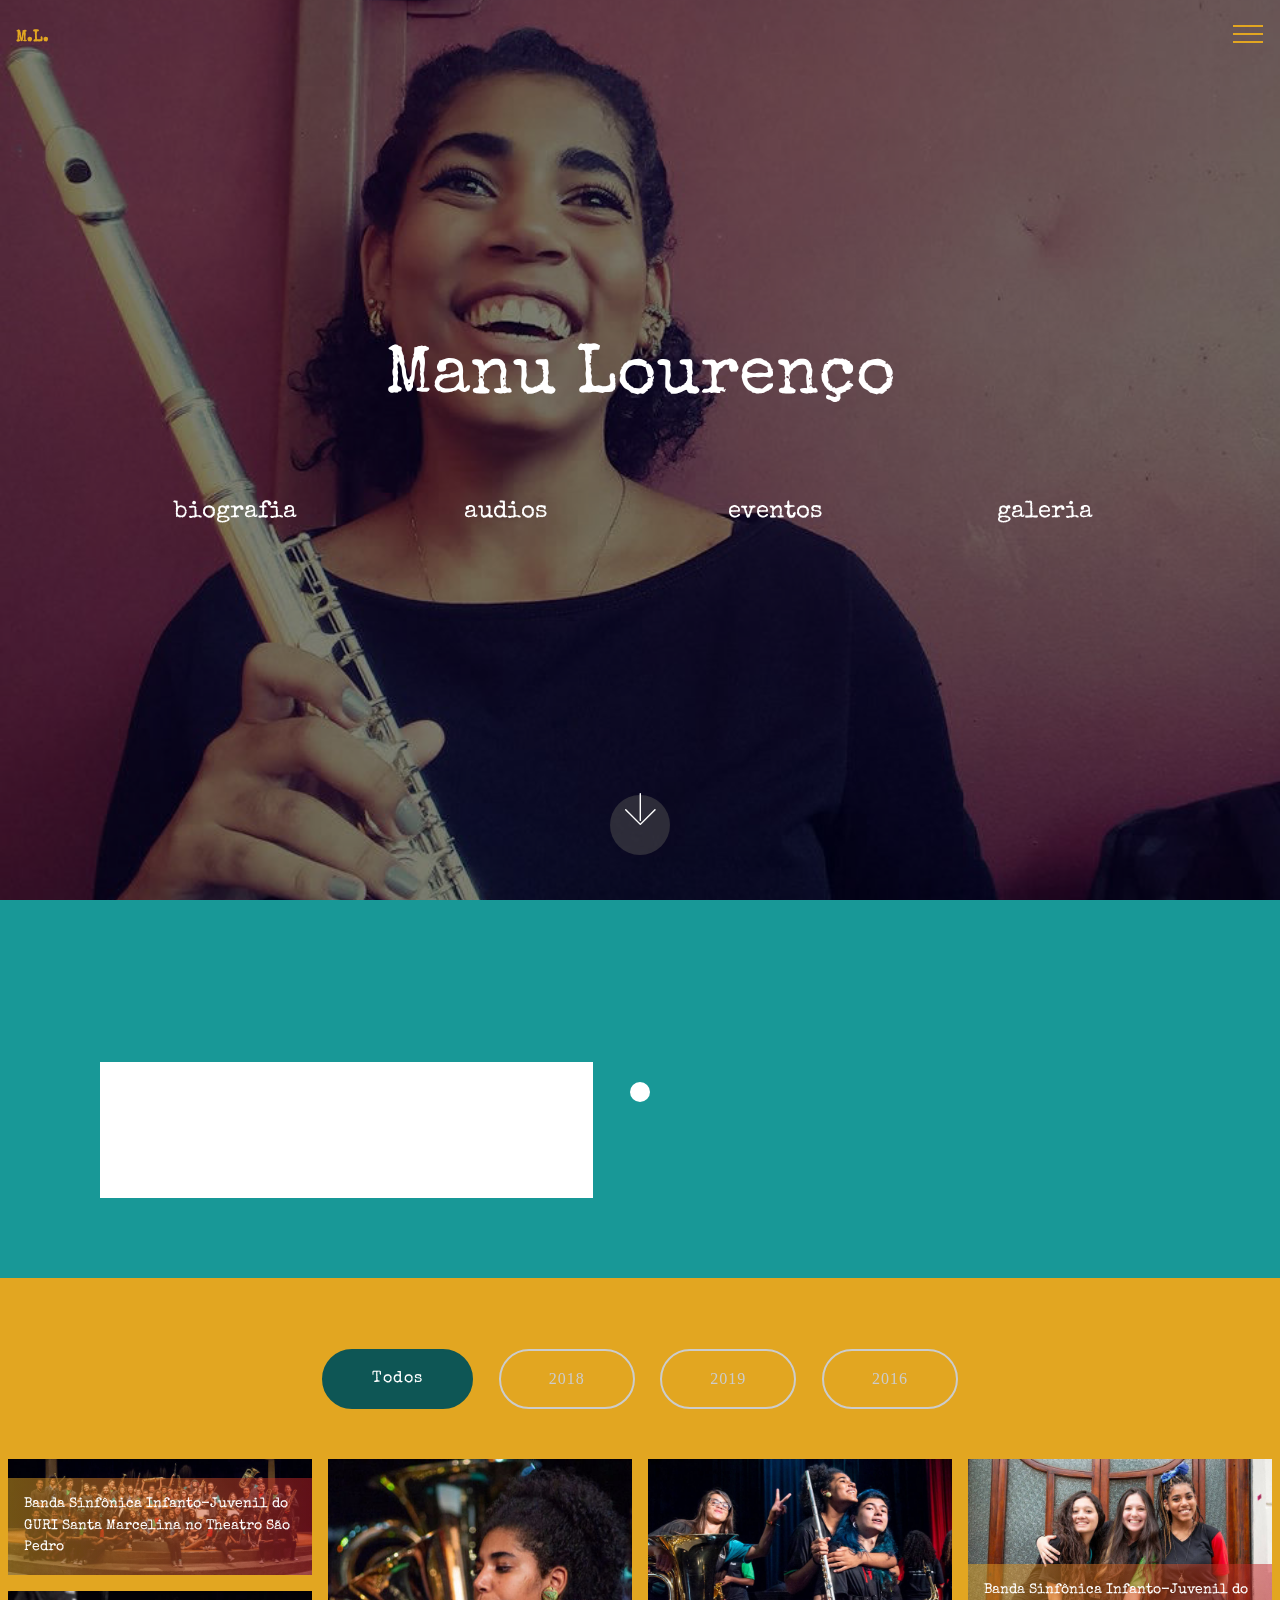
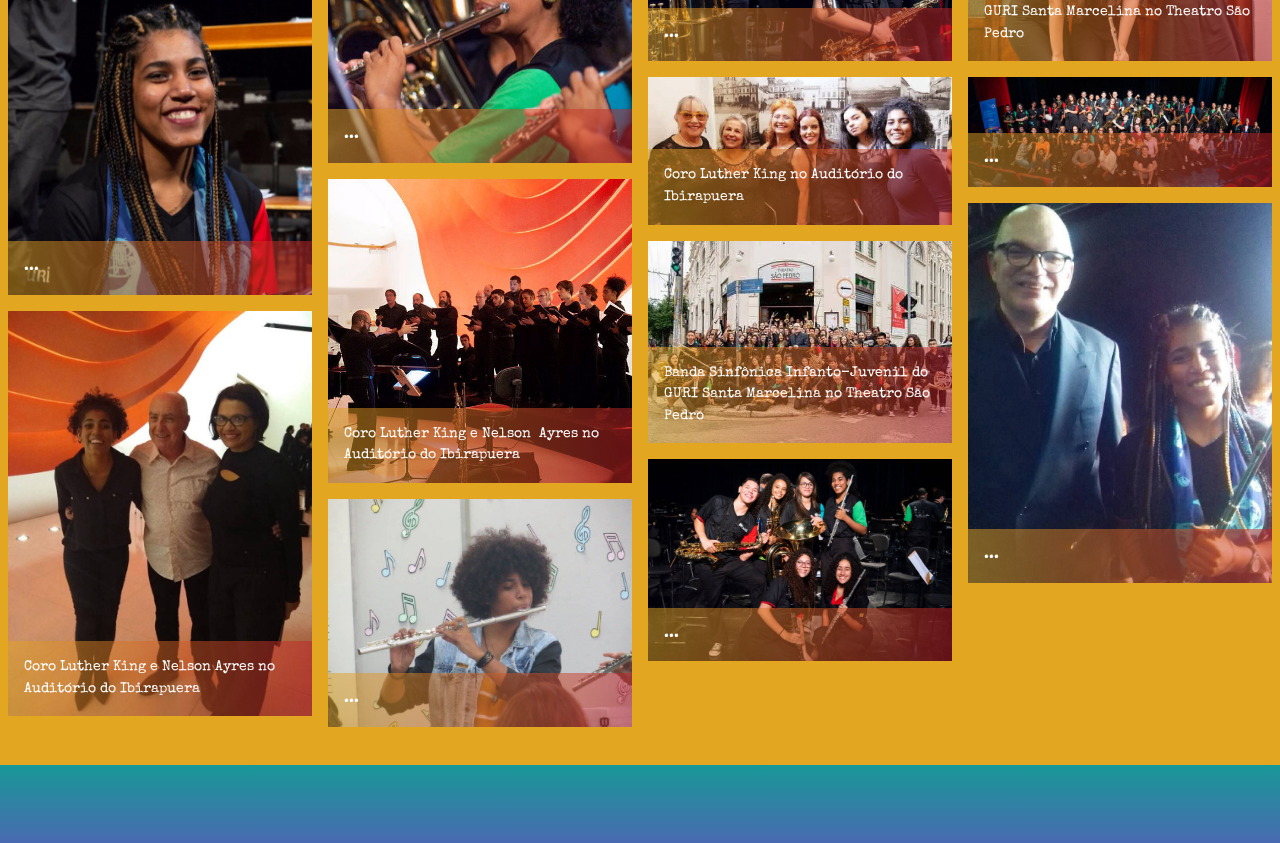
==== commit 43f592d6: "site" ====
--- a/index.html
+++ b/index.html
@@ -58,7 +58,7 @@
     </nav>
 </section>
 
-<section class="engine"><a href="https://mobirise.info/d">web maker</a></section><section class="header12 cid-rwe0YJpsPL mbr-fullscreen mbr-parallax-background" id="header12-0">
+<section class="engine"><a href="https://mobirise.info/h">how to create a web page</a></section><section class="header12 cid-rwe0YJpsPL mbr-fullscreen mbr-parallax-background" id="header12-0">
 
     
 
@@ -118,49 +118,22 @@
 
         <div class="container timelines-container" mbri-timelines="">
             <!--1-->
-            <div class="row timeline-element reverse separline">
+            <div class="row timeline-element reverse">
                  <div class="timeline-date-panel col-xs-12 col-md-6  align-left">         
                     <div class="time-line-date-content">
-                        <p class="mbr-timeline-date mbr-fonts-style display-5"><strong>07 de dezembro, às 15h00
-<br>MAM-Parque Ibirapuera</strong><br></p>
+                        <p class="mbr-timeline-date mbr-fonts-style display-5"><strong>2020</strong></p>
                     </div>
                 </div>
            <span class="iconBackground"></span>
             <div class="col-xs-12 col-md-6 align-right">
                 <div class="timeline-text-content">
-                    <h4 class="mbr-timeline-title pb-3 mbr-fonts-style display-5"><strong>Encontro de Bandas do GURI Santa Marcelina</strong></h4>
-                    <p class="mbr-timeline-text mbr-fonts-style display-7">O Encontro de Bandas do Guri terá regência de Reginaldo Thimoteo e Andrew Boysen. No repertório, peças de Smith, Holst, Mascagni, Susato, Villa-Lobos, Piazzolla, John Lennon e Paul McCartney, Siegler e Orcino.
-<br>
-<br>Evento gratuito 
-<br>Av. Pedro Alvares Cabral, s/n - Vila Mariana, SP
-<br>
-<br><a href="https://gurisantamarcelina.org.br/eventos/encontro-de-bandas-do-guri-4/" target="_blank" class="text-secondary">mais informações</a><br></p>
+                    <h4 class="mbr-timeline-title pb-3 mbr-fonts-style display-5"><strong>Agenda Aberta</strong></h4>
+                    <p class="mbr-timeline-text mbr-fonts-style display-7">acompanhe as novidades pelas redes sociais!</p>
                  </div>
             </div>
             </div>
             <!--2-->
-            <div class="row timeline-element ">
-                <div class="timeline-date-panel col-xs-12 col-md-6 align-right">
-                    <div class="time-line-date-content">
-                        <p class="mbr-timeline-date mbr-fonts-style display-5"><strong>08 de dezembro, às 16h30
-<br>MASP</strong><br></p>
-                    </div>
-                </div>
-                <span class="iconBackground"></span>
-                <div class="col-xs-12 col-md-6 align-left ">
-                    <div class="timeline-text-content">
-                        <h4 class="mbr-timeline-title pb-3 mbr-fonts-style display-5"><strong>Encontro de Bandas do GURI Santa Marcelina</strong></h4>
-                        <p class="mbr-timeline-text mbr-fonts-style display-7">O Encontro de Bandas do Guri terá regência de Reginaldo Thimoteo e Andrew Boysen. No repertório, peças de Smith, Holst, Mascagni, Susato, Villa-Lobos, Piazzolla, John Lennon e Paul McCartney, Siegler e Orcino. 
-<br>
-<br>CONCERTO COM RECURSOS DE ACESSIBILIDADE (Tradução em libras e audiodescrição)
-<br>
-<br>Evento gratuito
-<br>Av. Paulista, 1578 - Bela Vista, SP
-<br>
-<br><a href="https://gurisantamarcelina.org.br/eventos/encontro-de-bandas-do-guri-5/" target="_blank" class="text-secondary">mais informações</a><br></p>
-                    </div>
-                </div>
-            </div>
+            
             <!--3-->
             
             <!--4-->
@@ -190,7 +163,7 @@
     
 
     <div>
-        <div><!-- Filter --><div class="mbr-gallery-filter container gallery-filter-active"><ul buttons="0"><li class="mbr-gallery-filter-all"><a class="btn btn-md btn-danger active display-7" href="">Todos</a></li></ul></div><!-- Gallery --><div class="mbr-gallery-row"><div class="mbr-gallery-layout-default"><div><div><div class="mbr-gallery-item mbr-gallery-item--p1" data-video-url="false" data-tags="2018"><div href="#lb-gallery3-6" data-slide-to="0" data-toggle="modal"><img src="assets/images/44764807-2739033142789465-6556531889631395840-o-1860x712-800x306.jpg" alt="" title=""><span class="icon-focus"></span><span class="mbr-gallery-title mbr-fonts-style display-7">Banda Sinfônica Infanto-Juvenil do GURI Santa Marcelina no Theatro São Pedro</span></div></div><div class="mbr-gallery-item mbr-gallery-item--p1" data-video-url="false" data-tags="2018"><div href="#lb-gallery3-6" data-slide-to="1" data-toggle="modal"><img src="assets/images/62367335-3245822635443844-951066425471008768-o-680x453-452x452.jpg" alt="" title=""><span class="icon-focus"></span><span class="mbr-gallery-title mbr-fonts-style display-7">...</span></div></div><div class="mbr-gallery-item mbr-gallery-item--p1" data-video-url="false" data-tags="2018"><div href="#lb-gallery3-6" data-slide-to="2" data-toggle="modal"><img src="assets/images/62264652-3245817458777695-4825714061377273856-o-1275x850-800x533.jpg" alt="" title=""><span class="icon-focus"></span><span class="mbr-gallery-title mbr-fonts-style display-7">...</span></div></div><div class="mbr-gallery-item mbr-gallery-item--p1" data-video-url="false" data-tags="2018"><div href="#lb-gallery3-6" data-slide-to="3" data-toggle="modal"><img src="assets/images/53314616-2222232914508665-7817365220644356096-o-1275x850-800x533.jpg" alt="" title=""><span class="icon-focus"></span><span class="mbr-gallery-title mbr-fonts-style display-7">...</span></div></div><div class="mbr-gallery-item mbr-gallery-item--p1" data-video-url="false" data-tags="2018"><div href="#lb-gallery3-6" data-slide-to="4" data-toggle="modal"><img src="assets/images/60452127-3206062272753214-5023454596203282432-o-1162x775-620x620.jpg" alt="" title=""><span class="icon-focus"></span><span class="mbr-gallery-title mbr-fonts-style display-7">...</span></div></div><div class="mbr-gallery-item mbr-gallery-item--p1" data-video-url="false" data-tags="2019"><div href="#lb-gallery3-6" data-slide-to="5" data-toggle="modal"><img src="assets/images/66050577-2550467034963839-5562645147025408000-n-720x350-720x350.jpg" alt="" title=""><span class="icon-focus"></span><span class="mbr-gallery-title mbr-fonts-style display-7">Sopranos do Coro Luther King no Auditório do Ibirapuera</span></div></div><div class="mbr-gallery-item mbr-gallery-item--p1" data-video-url="false" data-tags="2018"><div href="#lb-gallery3-6" data-slide-to="6" data-toggle="modal"><img src="assets/images/61918019-3245770805449027-2729256398675247104-o-2000x726-800x290.jpg" alt="" title=""><span class="icon-focus"></span><span class="mbr-gallery-title mbr-fonts-style display-7">Banda Sinfônica Juvenil do GURI Santa Marcelina no Theatro São Pedro</span></div></div><div class="mbr-gallery-item mbr-gallery-item--p1" data-video-url="false" data-tags="2019"><div href="#lb-gallery3-6" data-slide-to="7" data-toggle="modal"><img src="assets/images/61798463-2324138737913186-3085913850189447168-n-900x598-598x598.jpg" alt="" title=""><span class="icon-focus"></span><span class="mbr-gallery-title mbr-fonts-style display-7">Coro Luther King em apresentação com Nelson &nbsp;Ayres</span></div></div><div class="mbr-gallery-item mbr-gallery-item--p1" data-video-url="false" data-tags="2018"><div href="#lb-gallery3-6" data-slide-to="8" data-toggle="modal"><img src="assets/images/47689635-1296427093832389-7870731001045975040-n-1-768x960-768x960.jpg" alt="" title=""><span class="icon-focus"></span><span class="mbr-gallery-title mbr-fonts-style display-7">...</span></div></div><div class="mbr-gallery-item mbr-gallery-item--p1" data-video-url="false" data-tags="2018"><div href="#lb-gallery3-6" data-slide-to="9" data-toggle="modal"><img src="assets/images/48413783-1303150336493398-3960744369933254656-n-1-552x368-552x368.jpg" alt="" title=""><span class="icon-focus"></span><span class="mbr-gallery-title mbr-fonts-style display-7">...</span></div></div><div class="mbr-gallery-item mbr-gallery-item--p1" data-video-url="false" data-tags="2019"><div href="#lb-gallery3-6" data-slide-to="10" data-toggle="modal"><img src="assets/images/61434780-2324128901247503-7139253694935072768-n-720x960-720x960.jpg" alt="" title=""><span class="icon-focus"></span><span class="mbr-gallery-title mbr-fonts-style display-7">Coro Luther King em apresentação com Nelson  Ayres</span></div></div><div class="mbr-gallery-item mbr-gallery-item--p1" data-video-url="false" data-tags="2018"><div href="#lb-gallery3-6" data-slide-to="11" data-toggle="modal"><img src="assets/images/61680878-3245798958779545-2968028740354834432-o-1275x850-800x533.jpg" alt="" title=""><span class="icon-focus"></span><span class="mbr-gallery-title mbr-fonts-style display-7">...</span></div></div><div class="mbr-gallery-item mbr-gallery-item--p1" data-video-url="false" data-tags="2016"><div href="#lb-gallery3-6" data-slide-to="12" data-toggle="modal"><img src="assets/images/19401908-336116386824080-8487712608019043357-o-1-1000x750-800x600.jpg" alt="" title=""><span class="icon-focus"></span><span class="mbr-gallery-title mbr-fonts-style display-7">...</span></div></div></div></div><div class="clearfix"></div></div></div><!-- Lightbox --><div data-app-prevent-settings="" class="mbr-slider modal fade carousel slide" tabindex="-1" data-keyboard="true" data-interval="false" id="lb-gallery3-6"><div class="modal-dialog"><div class="modal-content"><div class="modal-body"><div class="carousel-inner"><div class="carousel-item"><img src="assets/images/44764807-2739033142789465-6556531889631395840-o-1860x712.jpg" alt="" title=""></div><div class="carousel-item"><img src="assets/images/62367335-3245822635443844-951066425471008768-o-680x453.jpg" alt="" title=""></div><div class="carousel-item"><img src="assets/images/62264652-3245817458777695-4825714061377273856-o-1275x850.jpg" alt="" title=""></div><div class="carousel-item"><img src="assets/images/53314616-2222232914508665-7817365220644356096-o-1275x850.jpg" alt="" title=""></div><div class="carousel-item"><img src="assets/images/60452127-3206062272753214-5023454596203282432-o-1162x775.jpg" alt="" title=""></div><div class="carousel-item active"><img src="assets/images/66050577-2550467034963839-5562645147025408000-n-720x350.jpg" alt="" title=""></div><div class="carousel-item"><img src="assets/images/61918019-3245770805449027-2729256398675247104-o-2000x726.jpg" alt="" title=""></div><div class="carousel-item"><img src="assets/images/61798463-2324138737913186-3085913850189447168-n-900x598.jpg" alt="" title=""></div><div class="carousel-item"><img src="assets/images/47689635-1296427093832389-7870731001045975040-n-1-768x960.jpg" alt="" title=""></div><div class="carousel-item"><img src="assets/images/48413783-1303150336493398-3960744369933254656-n-1-552x368.jpg" alt="" title=""></div><div class="carousel-item"><img src="assets/images/61434780-2324128901247503-7139253694935072768-n-720x960.jpg" alt="" title=""></div><div class="carousel-item"><img src="assets/images/61680878-3245798958779545-2968028740354834432-o-1275x850.jpg" alt="" title=""></div><div class="carousel-item"><img src="assets/images/19401908-336116386824080-8487712608019043357-o-1-1000x750.jpg" alt="" title=""></div></div><a class="carousel-control carousel-control-prev" role="button" data-slide="prev" href="#lb-gallery3-6"><span class="mbri-left mbr-iconfont" aria-hidden="true"></span><span class="sr-only">Previous</span></a><a class="carousel-control carousel-control-next" role="button" data-slide="next" href="#lb-gallery3-6"><span class="mbri-right mbr-iconfont" aria-hidden="true"></span><span class="sr-only">Next</span></a><a class="close" href="#" role="button" data-dismiss="modal"><span class="sr-only">Close</span></a></div></div></div></div></div>
+        <div><!-- Filter --><div class="mbr-gallery-filter container gallery-filter-active"><ul buttons="0"><li class="mbr-gallery-filter-all"><a class="btn btn-md btn-danger active display-7" href="">Todos</a></li></ul></div><!-- Gallery --><div class="mbr-gallery-row"><div class="mbr-gallery-layout-default"><div><div><div class="mbr-gallery-item mbr-gallery-item--p1" data-video-url="false" data-tags="2018"><div href="#lb-gallery3-6" data-slide-to="0" data-toggle="modal"><img src="assets/images/44764807-2739033142789465-6556531889631395840-o-1860x712-800x306.jpg" alt="" title=""><span class="icon-focus"></span><span class="mbr-gallery-title mbr-fonts-style display-7">Banda Sinfônica Infanto-Juvenil do GURI Santa Marcelina no Theatro São Pedro</span></div></div><div class="mbr-gallery-item mbr-gallery-item--p1" data-video-url="false" data-tags="2018"><div href="#lb-gallery3-6" data-slide-to="1" data-toggle="modal"><img src="assets/images/62367335-3245822635443844-951066425471008768-o-680x453-452x452.jpg" alt="" title=""><span class="icon-focus"></span><span class="mbr-gallery-title mbr-fonts-style display-7">...</span></div></div><div class="mbr-gallery-item mbr-gallery-item--p1" data-video-url="false" data-tags="2018"><div href="#lb-gallery3-6" data-slide-to="2" data-toggle="modal"><img src="assets/images/62264652-3245817458777695-4825714061377273856-o-1275x850-800x533.jpg" alt="" title=""><span class="icon-focus"></span><span class="mbr-gallery-title mbr-fonts-style display-7">...</span></div></div><div class="mbr-gallery-item mbr-gallery-item--p1" data-video-url="false" data-tags="2018"><div href="#lb-gallery3-6" data-slide-to="3" data-toggle="modal"><img src="assets/images/53314616-2222232914508665-7817365220644356096-o-1275x850-800x533.jpg" alt="" title=""><span class="icon-focus"></span><span class="mbr-gallery-title mbr-fonts-style display-7">Banda Sinfônica Infanto-Juvenil do GURI Santa Marcelina no Theatro São Pedro</span></div></div><div class="mbr-gallery-item mbr-gallery-item--p1" data-video-url="false" data-tags="2018"><div href="#lb-gallery3-6" data-slide-to="4" data-toggle="modal"><img src="assets/images/60452127-3206062272753214-5023454596203282432-o-1162x775-620x620.jpg" alt="" title=""><span class="icon-focus"></span><span class="mbr-gallery-title mbr-fonts-style display-7">...</span></div></div><div class="mbr-gallery-item mbr-gallery-item--p1" data-video-url="false" data-tags="2019"><div href="#lb-gallery3-6" data-slide-to="5" data-toggle="modal"><img src="assets/images/66050577-2550467034963839-5562645147025408000-n-720x350-720x350.jpg" alt="" title=""><span class="icon-focus"></span><span class="mbr-gallery-title mbr-fonts-style display-7">Coro Luther King no Auditório do Ibirapuera</span></div></div><div class="mbr-gallery-item mbr-gallery-item--p1" data-video-url="false" data-tags="2018"><div href="#lb-gallery3-6" data-slide-to="6" data-toggle="modal"><img src="assets/images/61918019-3245770805449027-2729256398675247104-o-2000x726-800x290.jpg" alt="" title=""><span class="icon-focus"></span><span class="mbr-gallery-title mbr-fonts-style display-7">...</span></div></div><div class="mbr-gallery-item mbr-gallery-item--p1" data-video-url="false" data-tags="2019"><div href="#lb-gallery3-6" data-slide-to="7" data-toggle="modal"><img src="assets/images/61798463-2324138737913186-3085913850189447168-n-900x598-598x598.jpg" alt="" title=""><span class="icon-focus"></span><span class="mbr-gallery-title mbr-fonts-style display-7">Coro Luther King e Nelson &nbsp;Ayres no Auditório do Ibirapuera</span></div></div><div class="mbr-gallery-item mbr-gallery-item--p1" data-video-url="false" data-tags="2018"><div href="#lb-gallery3-6" data-slide-to="8" data-toggle="modal"><img src="assets/images/47689635-1296427093832389-7870731001045975040-n-1-768x960-768x960.jpg" alt="" title=""><span class="icon-focus"></span><span class="mbr-gallery-title mbr-fonts-style display-7">...</span></div></div><div class="mbr-gallery-item mbr-gallery-item--p1" data-video-url="false" data-tags="2018"><div href="#lb-gallery3-6" data-slide-to="9" data-toggle="modal"><img src="assets/images/48413783-1303150336493398-3960744369933254656-n-1-552x368-552x368.jpg" alt="" title=""><span class="icon-focus"></span><span class="mbr-gallery-title mbr-fonts-style display-7">Banda Sinfônica Infanto-Juvenil do GURI Santa Marcelina no Theatro São Pedro</span></div></div><div class="mbr-gallery-item mbr-gallery-item--p1" data-video-url="false" data-tags="2019"><div href="#lb-gallery3-6" data-slide-to="10" data-toggle="modal"><img src="assets/images/61434780-2324128901247503-7139253694935072768-n-720x960-720x960.jpg" alt="" title=""><span class="icon-focus"></span><span class="mbr-gallery-title mbr-fonts-style display-7">Coro Luther King e Nelson  Ayres no Auditório do Ibirapuera</span></div></div><div class="mbr-gallery-item mbr-gallery-item--p1" data-video-url="false" data-tags="2018"><div href="#lb-gallery3-6" data-slide-to="11" data-toggle="modal"><img src="assets/images/61680878-3245798958779545-2968028740354834432-o-1275x850-800x533.jpg" alt="" title=""><span class="icon-focus"></span><span class="mbr-gallery-title mbr-fonts-style display-7">...</span></div></div><div class="mbr-gallery-item mbr-gallery-item--p1" data-video-url="false" data-tags="2016"><div href="#lb-gallery3-6" data-slide-to="12" data-toggle="modal"><img src="assets/images/19401908-336116386824080-8487712608019043357-o-1-1000x750-800x600.jpg" alt="" title=""><span class="icon-focus"></span><span class="mbr-gallery-title mbr-fonts-style display-7">...</span></div></div></div></div><div class="clearfix"></div></div></div><!-- Lightbox --><div data-app-prevent-settings="" class="mbr-slider modal fade carousel slide" tabindex="-1" data-keyboard="true" data-interval="false" id="lb-gallery3-6"><div class="modal-dialog"><div class="modal-content"><div class="modal-body"><div class="carousel-inner"><div class="carousel-item"><img src="assets/images/44764807-2739033142789465-6556531889631395840-o-1860x712.jpg" alt="" title=""></div><div class="carousel-item"><img src="assets/images/62367335-3245822635443844-951066425471008768-o-680x453.jpg" alt="" title=""></div><div class="carousel-item"><img src="assets/images/62264652-3245817458777695-4825714061377273856-o-1275x850.jpg" alt="" title=""></div><div class="carousel-item"><img src="assets/images/53314616-2222232914508665-7817365220644356096-o-1275x850.jpg" alt="" title=""></div><div class="carousel-item"><img src="assets/images/60452127-3206062272753214-5023454596203282432-o-1162x775.jpg" alt="" title=""></div><div class="carousel-item active"><img src="assets/images/66050577-2550467034963839-5562645147025408000-n-720x350.jpg" alt="" title=""></div><div class="carousel-item"><img src="assets/images/61918019-3245770805449027-2729256398675247104-o-2000x726.jpg" alt="" title=""></div><div class="carousel-item"><img src="assets/images/61798463-2324138737913186-3085913850189447168-n-900x598.jpg" alt="" title=""></div><div class="carousel-item"><img src="assets/images/47689635-1296427093832389-7870731001045975040-n-1-768x960.jpg" alt="" title=""></div><div class="carousel-item"><img src="assets/images/48413783-1303150336493398-3960744369933254656-n-1-552x368.jpg" alt="" title=""></div><div class="carousel-item"><img src="assets/images/61434780-2324128901247503-7139253694935072768-n-720x960.jpg" alt="" title=""></div><div class="carousel-item"><img src="assets/images/61680878-3245798958779545-2968028740354834432-o-1275x850.jpg" alt="" title=""></div><div class="carousel-item"><img src="assets/images/19401908-336116386824080-8487712608019043357-o-1-1000x750.jpg" alt="" title=""></div></div><a class="carousel-control carousel-control-prev" role="button" data-slide="prev" href="#lb-gallery3-6"><span class="mbri-left mbr-iconfont" aria-hidden="true"></span><span class="sr-only">Previous</span></a><a class="carousel-control carousel-control-next" role="button" data-slide="next" href="#lb-gallery3-6"><span class="mbri-right mbr-iconfont" aria-hidden="true"></span><span class="sr-only">Next</span></a><a class="close" href="#" role="button" data-dismiss="modal"><span class="sr-only">Close</span></a></div></div></div></div></div>
     </div>
 
 </section>
@@ -249,7 +222,7 @@
   <script src="assets/gallery/script.js"></script>
   
   
-  <input name="animation" type="hidden">
-   <div id="scrollToTop" class="scrollToTop mbr-arrow-up"><a style="text-align: center;"><i class="mbr-arrow-up-icon mbr-arrow-up-icon-cm cm-icon cm-icon-smallarrow-up"></i></a></div>
+ <div id="scrollToTop" class="scrollToTop mbr-arrow-up"><a style="text-align: center;"><i class="mbr-arrow-up-icon mbr-arrow-up-icon-cm cm-icon cm-icon-smallarrow-up"></i></a></div>
+    <input name="animation" type="hidden">
   </body>
 </html>--- a/assets/mobirise/css/mbr-additional.css
+++ b/assets/mobirise/css/mbr-additional.css
@@ -1742,7 +1742,7 @@
 }
 .cid-rJeyaRcCNa .nav-link:hover,
 .cid-rJeyaRcCNa .dropdown-item:hover {
-  color: #507db6 !important;
+  color: #213c43 !important;
 }
 .cid-rJewNLHTyn {
   padding-top: 45px;
@@ -1895,6 +1895,7 @@
 }
 .cid-rJewNNUEWe .mbr-timeline-date {
   color: #ffffff;
+  text-align: center;
 }
 .cid-rJewNNUEWe .mbr-section-title {
   color: #e2a621;
@@ -2365,5 +2366,5 @@
 }
 .cid-rJeyaRcCNa .nav-link:hover,
 .cid-rJeyaRcCNa .dropdown-item:hover {
-  color: #507db6 !important;
-}
+  color: #213c43 !important;
+}
--- a/assets/mobirise/css/mbr-additional.css
+++ b/assets/mobirise/css/mbr-additional.css
@@ -1742,7 +1742,7 @@
 }
 .cid-rJeyaRcCNa .nav-link:hover,
 .cid-rJeyaRcCNa .dropdown-item:hover {
-  color: #507db6 !important;
+  color: #213c43 !important;
 }
 .cid-rJewNLHTyn {
   padding-top: 45px;
@@ -1895,6 +1895,7 @@
 }
 .cid-rJewNNUEWe .mbr-timeline-date {
   color: #ffffff;
+  text-align: center;
 }
 .cid-rJewNNUEWe .mbr-section-title {
   color: #e2a621;
@@ -2365,5 +2366,5 @@
 }
 .cid-rJeyaRcCNa .nav-link:hover,
 .cid-rJeyaRcCNa .dropdown-item:hover {
-  color: #507db6 !important;
-}
+  color: #213c43 !important;
+}
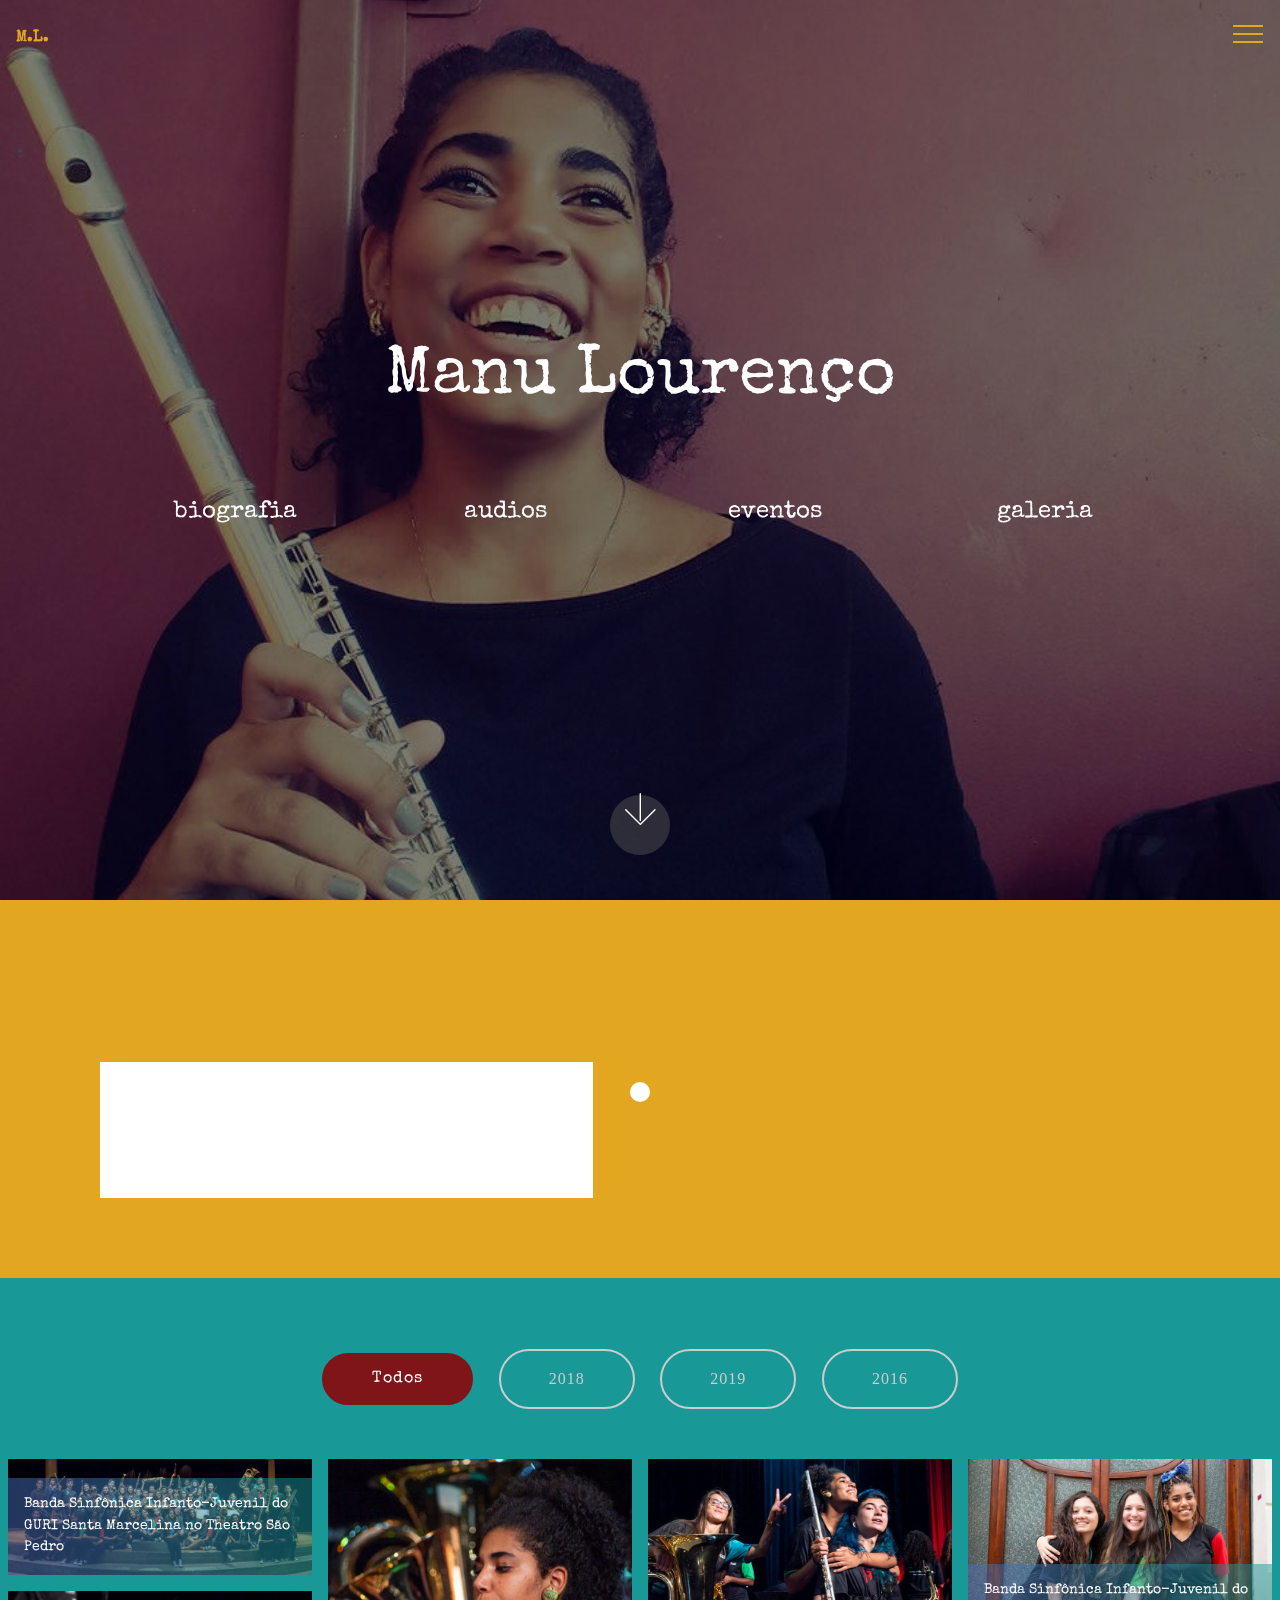
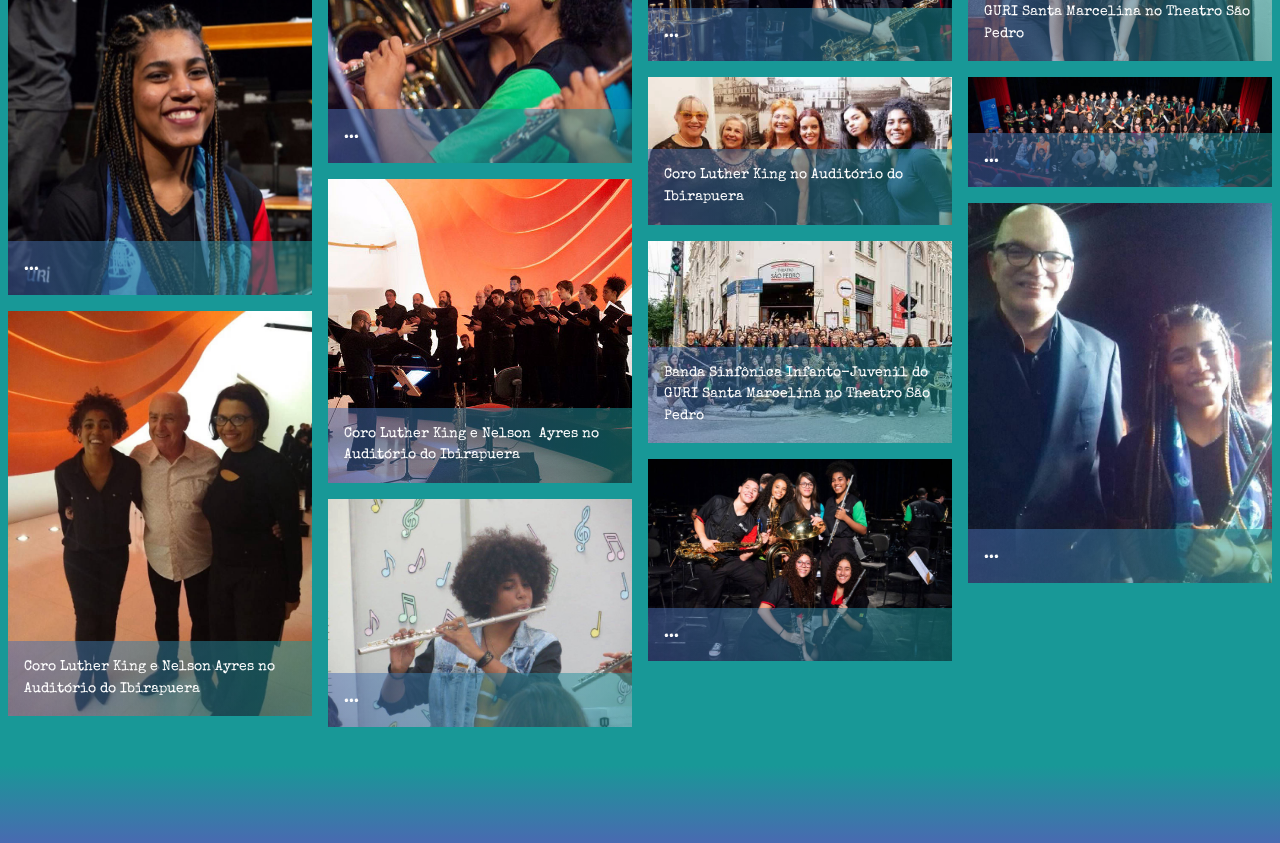
==== commit 203cf752: "portfolio" ====
--- a/index.html
+++ b/index.html
@@ -58,7 +58,7 @@
     </nav>
 </section>
 
-<section class="engine"><a href="https://mobirise.info/h">how to create a web page</a></section><section class="header12 cid-rwe0YJpsPL mbr-fullscreen mbr-parallax-background" id="header12-0">
+<section class="engine"><a href="https://mobirise.info/i">free website creation software</a></section><section class="header12 cid-rwe0YJpsPL mbr-fullscreen mbr-parallax-background" id="header12-0">
 
     
 
@@ -163,7 +163,7 @@
     
 
     <div>
-        <div><!-- Filter --><div class="mbr-gallery-filter container gallery-filter-active"><ul buttons="0"><li class="mbr-gallery-filter-all"><a class="btn btn-md btn-danger active display-7" href="">Todos</a></li></ul></div><!-- Gallery --><div class="mbr-gallery-row"><div class="mbr-gallery-layout-default"><div><div><div class="mbr-gallery-item mbr-gallery-item--p1" data-video-url="false" data-tags="2018"><div href="#lb-gallery3-6" data-slide-to="0" data-toggle="modal"><img src="assets/images/44764807-2739033142789465-6556531889631395840-o-1860x712-800x306.jpg" alt="" title=""><span class="icon-focus"></span><span class="mbr-gallery-title mbr-fonts-style display-7">Banda Sinfônica Infanto-Juvenil do GURI Santa Marcelina no Theatro São Pedro</span></div></div><div class="mbr-gallery-item mbr-gallery-item--p1" data-video-url="false" data-tags="2018"><div href="#lb-gallery3-6" data-slide-to="1" data-toggle="modal"><img src="assets/images/62367335-3245822635443844-951066425471008768-o-680x453-452x452.jpg" alt="" title=""><span class="icon-focus"></span><span class="mbr-gallery-title mbr-fonts-style display-7">...</span></div></div><div class="mbr-gallery-item mbr-gallery-item--p1" data-video-url="false" data-tags="2018"><div href="#lb-gallery3-6" data-slide-to="2" data-toggle="modal"><img src="assets/images/62264652-3245817458777695-4825714061377273856-o-1275x850-800x533.jpg" alt="" title=""><span class="icon-focus"></span><span class="mbr-gallery-title mbr-fonts-style display-7">...</span></div></div><div class="mbr-gallery-item mbr-gallery-item--p1" data-video-url="false" data-tags="2018"><div href="#lb-gallery3-6" data-slide-to="3" data-toggle="modal"><img src="assets/images/53314616-2222232914508665-7817365220644356096-o-1275x850-800x533.jpg" alt="" title=""><span class="icon-focus"></span><span class="mbr-gallery-title mbr-fonts-style display-7">Banda Sinfônica Infanto-Juvenil do GURI Santa Marcelina no Theatro São Pedro</span></div></div><div class="mbr-gallery-item mbr-gallery-item--p1" data-video-url="false" data-tags="2018"><div href="#lb-gallery3-6" data-slide-to="4" data-toggle="modal"><img src="assets/images/60452127-3206062272753214-5023454596203282432-o-1162x775-620x620.jpg" alt="" title=""><span class="icon-focus"></span><span class="mbr-gallery-title mbr-fonts-style display-7">...</span></div></div><div class="mbr-gallery-item mbr-gallery-item--p1" data-video-url="false" data-tags="2019"><div href="#lb-gallery3-6" data-slide-to="5" data-toggle="modal"><img src="assets/images/66050577-2550467034963839-5562645147025408000-n-720x350-720x350.jpg" alt="" title=""><span class="icon-focus"></span><span class="mbr-gallery-title mbr-fonts-style display-7">Coro Luther King no Auditório do Ibirapuera</span></div></div><div class="mbr-gallery-item mbr-gallery-item--p1" data-video-url="false" data-tags="2018"><div href="#lb-gallery3-6" data-slide-to="6" data-toggle="modal"><img src="assets/images/61918019-3245770805449027-2729256398675247104-o-2000x726-800x290.jpg" alt="" title=""><span class="icon-focus"></span><span class="mbr-gallery-title mbr-fonts-style display-7">...</span></div></div><div class="mbr-gallery-item mbr-gallery-item--p1" data-video-url="false" data-tags="2019"><div href="#lb-gallery3-6" data-slide-to="7" data-toggle="modal"><img src="assets/images/61798463-2324138737913186-3085913850189447168-n-900x598-598x598.jpg" alt="" title=""><span class="icon-focus"></span><span class="mbr-gallery-title mbr-fonts-style display-7">Coro Luther King e Nelson &nbsp;Ayres no Auditório do Ibirapuera</span></div></div><div class="mbr-gallery-item mbr-gallery-item--p1" data-video-url="false" data-tags="2018"><div href="#lb-gallery3-6" data-slide-to="8" data-toggle="modal"><img src="assets/images/47689635-1296427093832389-7870731001045975040-n-1-768x960-768x960.jpg" alt="" title=""><span class="icon-focus"></span><span class="mbr-gallery-title mbr-fonts-style display-7">...</span></div></div><div class="mbr-gallery-item mbr-gallery-item--p1" data-video-url="false" data-tags="2018"><div href="#lb-gallery3-6" data-slide-to="9" data-toggle="modal"><img src="assets/images/48413783-1303150336493398-3960744369933254656-n-1-552x368-552x368.jpg" alt="" title=""><span class="icon-focus"></span><span class="mbr-gallery-title mbr-fonts-style display-7">Banda Sinfônica Infanto-Juvenil do GURI Santa Marcelina no Theatro São Pedro</span></div></div><div class="mbr-gallery-item mbr-gallery-item--p1" data-video-url="false" data-tags="2019"><div href="#lb-gallery3-6" data-slide-to="10" data-toggle="modal"><img src="assets/images/61434780-2324128901247503-7139253694935072768-n-720x960-720x960.jpg" alt="" title=""><span class="icon-focus"></span><span class="mbr-gallery-title mbr-fonts-style display-7">Coro Luther King e Nelson  Ayres no Auditório do Ibirapuera</span></div></div><div class="mbr-gallery-item mbr-gallery-item--p1" data-video-url="false" data-tags="2018"><div href="#lb-gallery3-6" data-slide-to="11" data-toggle="modal"><img src="assets/images/61680878-3245798958779545-2968028740354834432-o-1275x850-800x533.jpg" alt="" title=""><span class="icon-focus"></span><span class="mbr-gallery-title mbr-fonts-style display-7">...</span></div></div><div class="mbr-gallery-item mbr-gallery-item--p1" data-video-url="false" data-tags="2016"><div href="#lb-gallery3-6" data-slide-to="12" data-toggle="modal"><img src="assets/images/19401908-336116386824080-8487712608019043357-o-1-1000x750-800x600.jpg" alt="" title=""><span class="icon-focus"></span><span class="mbr-gallery-title mbr-fonts-style display-7">...</span></div></div></div></div><div class="clearfix"></div></div></div><!-- Lightbox --><div data-app-prevent-settings="" class="mbr-slider modal fade carousel slide" tabindex="-1" data-keyboard="true" data-interval="false" id="lb-gallery3-6"><div class="modal-dialog"><div class="modal-content"><div class="modal-body"><div class="carousel-inner"><div class="carousel-item"><img src="assets/images/44764807-2739033142789465-6556531889631395840-o-1860x712.jpg" alt="" title=""></div><div class="carousel-item"><img src="assets/images/62367335-3245822635443844-951066425471008768-o-680x453.jpg" alt="" title=""></div><div class="carousel-item"><img src="assets/images/62264652-3245817458777695-4825714061377273856-o-1275x850.jpg" alt="" title=""></div><div class="carousel-item"><img src="assets/images/53314616-2222232914508665-7817365220644356096-o-1275x850.jpg" alt="" title=""></div><div class="carousel-item"><img src="assets/images/60452127-3206062272753214-5023454596203282432-o-1162x775.jpg" alt="" title=""></div><div class="carousel-item active"><img src="assets/images/66050577-2550467034963839-5562645147025408000-n-720x350.jpg" alt="" title=""></div><div class="carousel-item"><img src="assets/images/61918019-3245770805449027-2729256398675247104-o-2000x726.jpg" alt="" title=""></div><div class="carousel-item"><img src="assets/images/61798463-2324138737913186-3085913850189447168-n-900x598.jpg" alt="" title=""></div><div class="carousel-item"><img src="assets/images/47689635-1296427093832389-7870731001045975040-n-1-768x960.jpg" alt="" title=""></div><div class="carousel-item"><img src="assets/images/48413783-1303150336493398-3960744369933254656-n-1-552x368.jpg" alt="" title=""></div><div class="carousel-item"><img src="assets/images/61434780-2324128901247503-7139253694935072768-n-720x960.jpg" alt="" title=""></div><div class="carousel-item"><img src="assets/images/61680878-3245798958779545-2968028740354834432-o-1275x850.jpg" alt="" title=""></div><div class="carousel-item"><img src="assets/images/19401908-336116386824080-8487712608019043357-o-1-1000x750.jpg" alt="" title=""></div></div><a class="carousel-control carousel-control-prev" role="button" data-slide="prev" href="#lb-gallery3-6"><span class="mbri-left mbr-iconfont" aria-hidden="true"></span><span class="sr-only">Previous</span></a><a class="carousel-control carousel-control-next" role="button" data-slide="next" href="#lb-gallery3-6"><span class="mbri-right mbr-iconfont" aria-hidden="true"></span><span class="sr-only">Next</span></a><a class="close" href="#" role="button" data-dismiss="modal"><span class="sr-only">Close</span></a></div></div></div></div></div>
+        <div><!-- Filter --><div class="mbr-gallery-filter container gallery-filter-active"><ul buttons="0"><li class="mbr-gallery-filter-all"><a class="btn btn-md btn-secondary active display-4" href="">Todos</a></li></ul></div><!-- Gallery --><div class="mbr-gallery-row"><div class="mbr-gallery-layout-default"><div><div><div class="mbr-gallery-item mbr-gallery-item--p1" data-video-url="false" data-tags="2018"><div href="#lb-gallery3-6" data-slide-to="0" data-toggle="modal"><img src="assets/images/44764807-2739033142789465-6556531889631395840-o-1860x712-800x306.jpg" alt="" title=""><span class="icon-focus"></span><span class="mbr-gallery-title mbr-fonts-style display-7">Banda Sinfônica Infanto-Juvenil do GURI Santa Marcelina no Theatro São Pedro</span></div></div><div class="mbr-gallery-item mbr-gallery-item--p1" data-video-url="false" data-tags="2018"><div href="#lb-gallery3-6" data-slide-to="1" data-toggle="modal"><img src="assets/images/62367335-3245822635443844-951066425471008768-o-680x453-452x452.jpg" alt="" title=""><span class="icon-focus"></span><span class="mbr-gallery-title mbr-fonts-style display-7">...</span></div></div><div class="mbr-gallery-item mbr-gallery-item--p1" data-video-url="false" data-tags="2018"><div href="#lb-gallery3-6" data-slide-to="2" data-toggle="modal"><img src="assets/images/62264652-3245817458777695-4825714061377273856-o-1275x850-800x533.jpg" alt="" title=""><span class="icon-focus"></span><span class="mbr-gallery-title mbr-fonts-style display-7">...</span></div></div><div class="mbr-gallery-item mbr-gallery-item--p1" data-video-url="false" data-tags="2018"><div href="#lb-gallery3-6" data-slide-to="3" data-toggle="modal"><img src="assets/images/53314616-2222232914508665-7817365220644356096-o-1275x850-800x533.jpg" alt="" title=""><span class="icon-focus"></span><span class="mbr-gallery-title mbr-fonts-style display-7">Banda Sinfônica Infanto-Juvenil do GURI Santa Marcelina no Theatro São Pedro</span></div></div><div class="mbr-gallery-item mbr-gallery-item--p1" data-video-url="false" data-tags="2018"><div href="#lb-gallery3-6" data-slide-to="4" data-toggle="modal"><img src="assets/images/60452127-3206062272753214-5023454596203282432-o-1162x775-620x620.jpg" alt="" title=""><span class="icon-focus"></span><span class="mbr-gallery-title mbr-fonts-style display-7">...</span></div></div><div class="mbr-gallery-item mbr-gallery-item--p1" data-video-url="false" data-tags="2019"><div href="#lb-gallery3-6" data-slide-to="5" data-toggle="modal"><img src="assets/images/66050577-2550467034963839-5562645147025408000-n-720x350-720x350.jpg" alt="" title=""><span class="icon-focus"></span><span class="mbr-gallery-title mbr-fonts-style display-7">Coro Luther King no Auditório do Ibirapuera</span></div></div><div class="mbr-gallery-item mbr-gallery-item--p1" data-video-url="false" data-tags="2018"><div href="#lb-gallery3-6" data-slide-to="6" data-toggle="modal"><img src="assets/images/61918019-3245770805449027-2729256398675247104-o-2000x726-800x290.jpg" alt="" title=""><span class="icon-focus"></span><span class="mbr-gallery-title mbr-fonts-style display-7">...</span></div></div><div class="mbr-gallery-item mbr-gallery-item--p1" data-video-url="false" data-tags="2019"><div href="#lb-gallery3-6" data-slide-to="7" data-toggle="modal"><img src="assets/images/61798463-2324138737913186-3085913850189447168-n-900x598-598x598.jpg" alt="" title=""><span class="icon-focus"></span><span class="mbr-gallery-title mbr-fonts-style display-7">Coro Luther King e Nelson &nbsp;Ayres no Auditório do Ibirapuera</span></div></div><div class="mbr-gallery-item mbr-gallery-item--p1" data-video-url="false" data-tags="2018"><div href="#lb-gallery3-6" data-slide-to="8" data-toggle="modal"><img src="assets/images/47689635-1296427093832389-7870731001045975040-n-1-768x960-768x960.jpg" alt="" title=""><span class="icon-focus"></span><span class="mbr-gallery-title mbr-fonts-style display-7">...</span></div></div><div class="mbr-gallery-item mbr-gallery-item--p1" data-video-url="false" data-tags="2018"><div href="#lb-gallery3-6" data-slide-to="9" data-toggle="modal"><img src="assets/images/48413783-1303150336493398-3960744369933254656-n-1-552x368-552x368.jpg" alt="" title=""><span class="icon-focus"></span><span class="mbr-gallery-title mbr-fonts-style display-7">Banda Sinfônica Infanto-Juvenil do GURI Santa Marcelina no Theatro São Pedro</span></div></div><div class="mbr-gallery-item mbr-gallery-item--p1" data-video-url="false" data-tags="2019"><div href="#lb-gallery3-6" data-slide-to="10" data-toggle="modal"><img src="assets/images/61434780-2324128901247503-7139253694935072768-n-720x960-720x960.jpg" alt="" title=""><span class="icon-focus"></span><span class="mbr-gallery-title mbr-fonts-style display-7">Coro Luther King e Nelson  Ayres no Auditório do Ibirapuera</span></div></div><div class="mbr-gallery-item mbr-gallery-item--p1" data-video-url="false" data-tags="2018"><div href="#lb-gallery3-6" data-slide-to="11" data-toggle="modal"><img src="assets/images/61680878-3245798958779545-2968028740354834432-o-1275x850-800x533.jpg" alt="" title=""><span class="icon-focus"></span><span class="mbr-gallery-title mbr-fonts-style display-7">...</span></div></div><div class="mbr-gallery-item mbr-gallery-item--p1" data-video-url="false" data-tags="2016"><div href="#lb-gallery3-6" data-slide-to="12" data-toggle="modal"><img src="assets/images/19401908-336116386824080-8487712608019043357-o-1-1000x750-800x600.jpg" alt="" title=""><span class="icon-focus"></span><span class="mbr-gallery-title mbr-fonts-style display-7">...</span></div></div></div></div><div class="clearfix"></div></div></div><!-- Lightbox --><div data-app-prevent-settings="" class="mbr-slider modal fade carousel slide" tabindex="-1" data-keyboard="true" data-interval="false" id="lb-gallery3-6"><div class="modal-dialog"><div class="modal-content"><div class="modal-body"><div class="carousel-inner"><div class="carousel-item"><img src="assets/images/44764807-2739033142789465-6556531889631395840-o-1860x712.jpg" alt="" title=""></div><div class="carousel-item"><img src="assets/images/62367335-3245822635443844-951066425471008768-o-680x453.jpg" alt="" title=""></div><div class="carousel-item"><img src="assets/images/62264652-3245817458777695-4825714061377273856-o-1275x850.jpg" alt="" title=""></div><div class="carousel-item"><img src="assets/images/53314616-2222232914508665-7817365220644356096-o-1275x850.jpg" alt="" title=""></div><div class="carousel-item"><img src="assets/images/60452127-3206062272753214-5023454596203282432-o-1162x775.jpg" alt="" title=""></div><div class="carousel-item active"><img src="assets/images/66050577-2550467034963839-5562645147025408000-n-720x350.jpg" alt="" title=""></div><div class="carousel-item"><img src="assets/images/61918019-3245770805449027-2729256398675247104-o-2000x726.jpg" alt="" title=""></div><div class="carousel-item"><img src="assets/images/61798463-2324138737913186-3085913850189447168-n-900x598.jpg" alt="" title=""></div><div class="carousel-item"><img src="assets/images/47689635-1296427093832389-7870731001045975040-n-1-768x960.jpg" alt="" title=""></div><div class="carousel-item"><img src="assets/images/48413783-1303150336493398-3960744369933254656-n-1-552x368.jpg" alt="" title=""></div><div class="carousel-item"><img src="assets/images/61434780-2324128901247503-7139253694935072768-n-720x960.jpg" alt="" title=""></div><div class="carousel-item"><img src="assets/images/61680878-3245798958779545-2968028740354834432-o-1275x850.jpg" alt="" title=""></div><div class="carousel-item"><img src="assets/images/19401908-336116386824080-8487712608019043357-o-1-1000x750.jpg" alt="" title=""></div></div><a class="carousel-control carousel-control-prev" role="button" data-slide="prev" href="#lb-gallery3-6"><span class="mbri-left mbr-iconfont" aria-hidden="true"></span><span class="sr-only">Previous</span></a><a class="carousel-control carousel-control-next" role="button" data-slide="next" href="#lb-gallery3-6"><span class="mbri-right mbr-iconfont" aria-hidden="true"></span><span class="sr-only">Next</span></a><a class="close" href="#" role="button" data-dismiss="modal"><span class="sr-only">Close</span></a></div></div></div></div></div>
     </div>
 
 </section>
@@ -180,10 +180,10 @@
                 
                 <div class="social-list pl-0 mb-0">
                     <a href="https://www.instagram.com/_meine.liebe__/" target="_blank">
-                        <span class="px-2 mbr-iconfont mbr-iconfont-social socicon-instagram socicon" style="color: rgb(255, 255, 255); fill: rgb(255, 255, 255);"></span>
+                        <span class="px-2 mbr-iconfont mbr-iconfont-social socicon-instagram socicon" style="color: rgb(226, 166, 33); fill: rgb(226, 166, 33);"></span>
                     </a>
                     <a href="https://www.facebook.com/manuella.lourenco.7" target="_blank">
-                        <span class="px-2 mbr-iconfont mbr-iconfont-social socicon-facebook socicon" style="color: rgb(255, 255, 255); fill: rgb(255, 255, 255);"></span>
+                        <span class="px-2 mbr-iconfont mbr-iconfont-social socicon-facebook socicon" style="color: rgb(226, 166, 33); fill: rgb(226, 166, 33);"></span>
                     </a>
                     <a href="https://instagram.com/mobirise" target="_blank">
                         
--- a/assets/mobirise/css/mbr-additional.css
+++ b/assets/mobirise/css/mbr-additional.css
@@ -744,7 +744,7 @@
 .cid-rJ9OwYUHkg {
   padding-top: 90px;
   padding-bottom: 30px;
-  background-color: #189897;
+  background-color: #e2a621;
 }
 .cid-rJ9OwYUHkg .mbr-section-subtitle {
   color: #767676;
@@ -869,7 +869,7 @@
 .cid-rJ9xQt9DcH {
   padding-top: 30px;
   padding-bottom: 30px;
-  background-color: #e2a621;
+  background-color: #189897;
 }
 .cid-rJ9xQt9DcH .mbr-slider .carousel-control {
   background: #1b1b1b;
@@ -892,11 +892,11 @@
   top: 0;
   width: 100%;
   height: 100%;
-  background: #c12026;
+  background: #189897;
   opacity: 0;
   -webkit-transition: 0.2s opacity ease-in-out;
   transition: 0.2s opacity ease-in-out;
-  background: linear-gradient(to left, #c12026, #e2a621) !important;
+  background: linear-gradient(to left, #189897, #496ab1) !important;
 }
 .cid-rJ9xQt9DcH .mbr-gallery-item > div:hover .mbr-gallery-title::before {
   background: transparent !important;
@@ -922,11 +922,11 @@
   left: 0;
   z-index: -1;
   position: absolute;
-  background: #c12026 !important;
+  background: #189897 !important;
   opacity: 0.5;
   -webkit-transition: 0.2s background ease-in-out;
   transition: 0.2s background ease-in-out;
-  background: linear-gradient(to left, #c12026, #e2a621) !important;
+  background: linear-gradient(to left, #189897, #496ab1) !important;
 }
 .cid-rJw8pJwgRK {
   padding-top: 15px;
@@ -1745,7 +1745,7 @@
   color: #213c43 !important;
 }
 .cid-rJewNLHTyn {
-  padding-top: 45px;
+  padding-top: 75px;
   padding-bottom: 45px;
   background-image: url("../../../assets/images/mbr-1920x1440.jpg");
 }
@@ -1908,7 +1908,7 @@
 }
 .cid-rJewNQiuKS {
   padding-top: 0px;
-  padding-bottom: 45px;
+  padding-bottom: 0px;
   background-color: #189897;
 }
 .cid-rJewNQiuKS .title {
@@ -1937,7 +1937,7 @@
 .cid-rJeJvOTJH4 {
   padding-top: 15px;
   padding-bottom: 15px;
-  background: linear-gradient(0deg, #e2a621, #c12026);
+  background: linear-gradient(0deg, #496ab1, #189897);
 }
 .cid-rJeJvOTJH4 .mbr-iconfont-social {
   font-size: 32px;
@@ -1947,7 +1947,7 @@
   text-decoration: none;
 }
 .cid-rJexdTojgy {
-  padding-top: 45px;
+  padding-top: 75px;
   padding-bottom: 45px;
   background-image: url("../../../assets/images/mbr-1920x1440.jpg");
 }
@@ -1957,7 +1957,7 @@
 .cid-rJexdWEddI {
   padding-top: 15px;
   padding-bottom: 15px;
-  background: linear-gradient(0deg, #e2a621, #c12026);
+  background: linear-gradient(0deg, #496ab1, #189897);
 }
 .cid-rJexdWEddI .mbr-iconfont-social {
   font-size: 32px;
--- a/assets/mobirise/css/mbr-additional.css
+++ b/assets/mobirise/css/mbr-additional.css
@@ -744,7 +744,7 @@
 .cid-rJ9OwYUHkg {
   padding-top: 90px;
   padding-bottom: 30px;
-  background-color: #189897;
+  background-color: #e2a621;
 }
 .cid-rJ9OwYUHkg .mbr-section-subtitle {
   color: #767676;
@@ -869,7 +869,7 @@
 .cid-rJ9xQt9DcH {
   padding-top: 30px;
   padding-bottom: 30px;
-  background-color: #e2a621;
+  background-color: #189897;
 }
 .cid-rJ9xQt9DcH .mbr-slider .carousel-control {
   background: #1b1b1b;
@@ -892,11 +892,11 @@
   top: 0;
   width: 100%;
   height: 100%;
-  background: #c12026;
+  background: #189897;
   opacity: 0;
   -webkit-transition: 0.2s opacity ease-in-out;
   transition: 0.2s opacity ease-in-out;
-  background: linear-gradient(to left, #c12026, #e2a621) !important;
+  background: linear-gradient(to left, #189897, #496ab1) !important;
 }
 .cid-rJ9xQt9DcH .mbr-gallery-item > div:hover .mbr-gallery-title::before {
   background: transparent !important;
@@ -922,11 +922,11 @@
   left: 0;
   z-index: -1;
   position: absolute;
-  background: #c12026 !important;
+  background: #189897 !important;
   opacity: 0.5;
   -webkit-transition: 0.2s background ease-in-out;
   transition: 0.2s background ease-in-out;
-  background: linear-gradient(to left, #c12026, #e2a621) !important;
+  background: linear-gradient(to left, #189897, #496ab1) !important;
 }
 .cid-rJw8pJwgRK {
   padding-top: 15px;
@@ -1745,7 +1745,7 @@
   color: #213c43 !important;
 }
 .cid-rJewNLHTyn {
-  padding-top: 45px;
+  padding-top: 75px;
   padding-bottom: 45px;
   background-image: url("../../../assets/images/mbr-1920x1440.jpg");
 }
@@ -1908,7 +1908,7 @@
 }
 .cid-rJewNQiuKS {
   padding-top: 0px;
-  padding-bottom: 45px;
+  padding-bottom: 0px;
   background-color: #189897;
 }
 .cid-rJewNQiuKS .title {
@@ -1937,7 +1937,7 @@
 .cid-rJeJvOTJH4 {
   padding-top: 15px;
   padding-bottom: 15px;
-  background: linear-gradient(0deg, #e2a621, #c12026);
+  background: linear-gradient(0deg, #496ab1, #189897);
 }
 .cid-rJeJvOTJH4 .mbr-iconfont-social {
   font-size: 32px;
@@ -1947,7 +1947,7 @@
   text-decoration: none;
 }
 .cid-rJexdTojgy {
-  padding-top: 45px;
+  padding-top: 75px;
   padding-bottom: 45px;
   background-image: url("../../../assets/images/mbr-1920x1440.jpg");
 }
@@ -1957,7 +1957,7 @@
 .cid-rJexdWEddI {
   padding-top: 15px;
   padding-bottom: 15px;
-  background: linear-gradient(0deg, #e2a621, #c12026);
+  background: linear-gradient(0deg, #496ab1, #189897);
 }
 .cid-rJexdWEddI .mbr-iconfont-social {
   font-size: 32px;
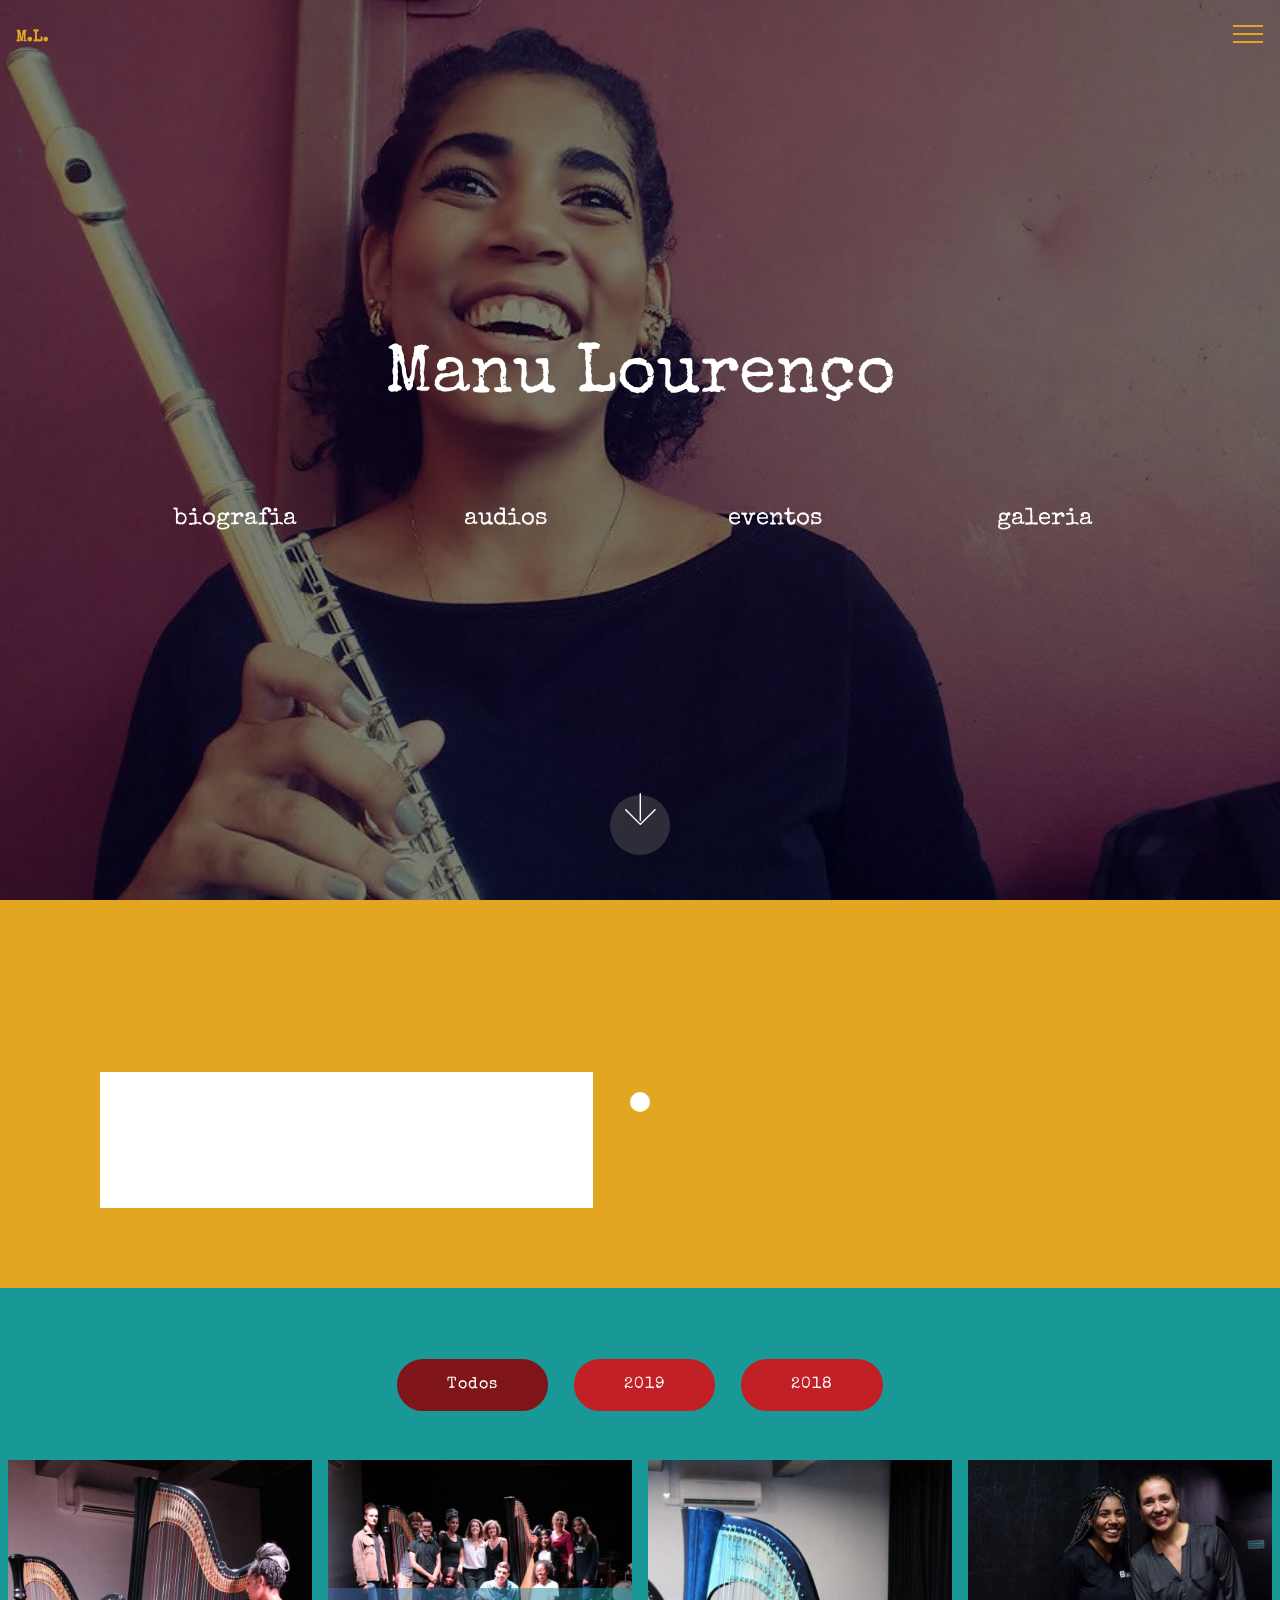
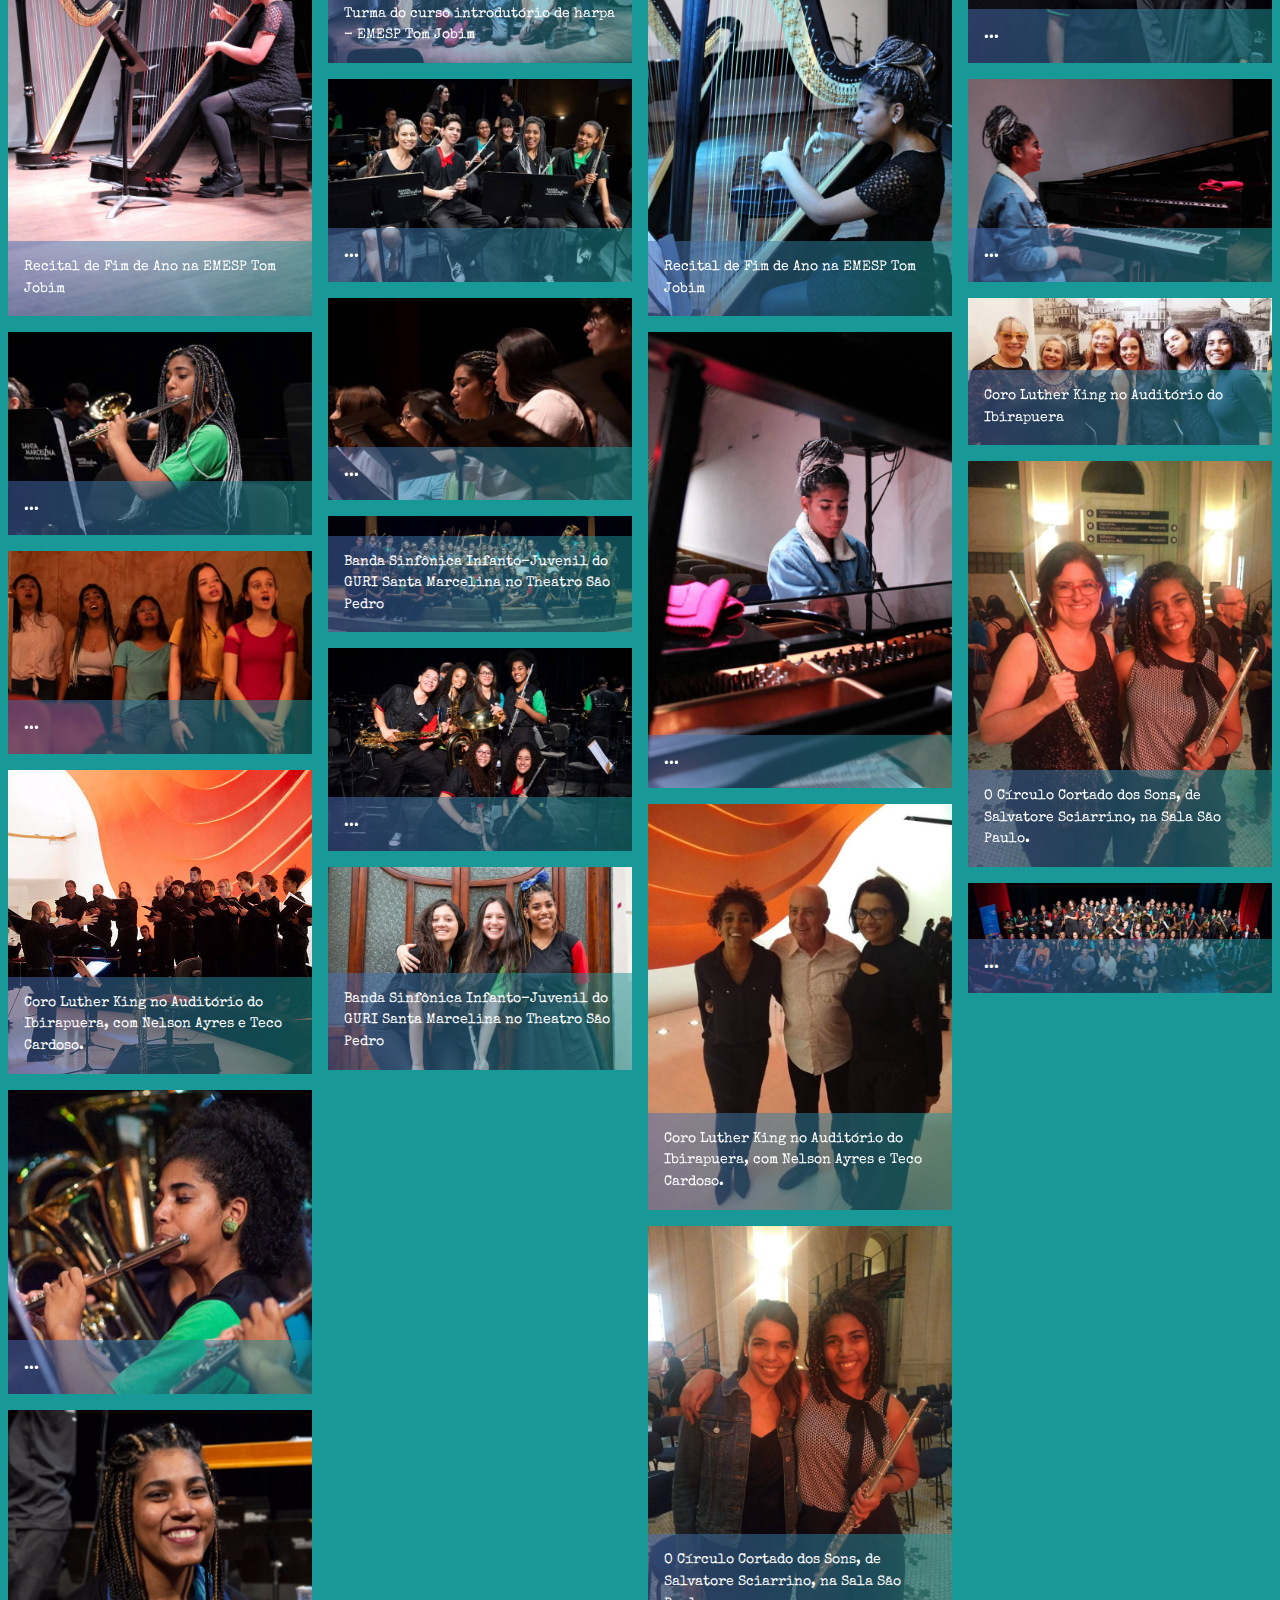
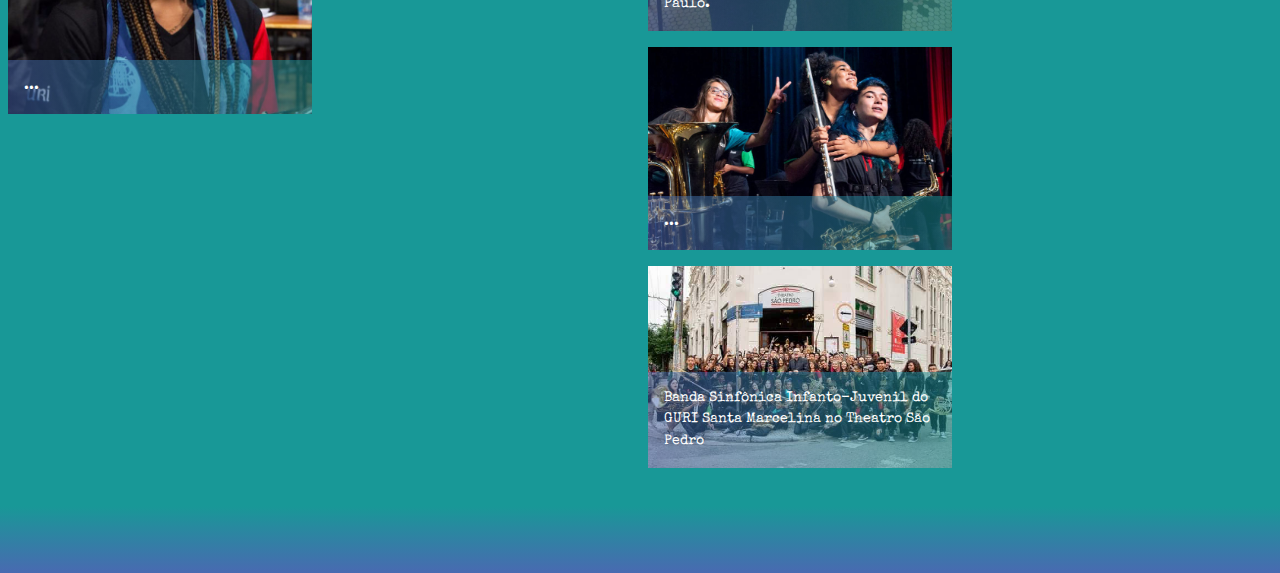
==== commit b34e871e: "alteração no site" ====
--- a/index.html
+++ b/index.html
@@ -43,7 +43,7 @@
         <div class="menu-logo">
             <div class="navbar-brand">
                 
-                <span class="navbar-caption-wrap"><a class="navbar-caption text-info display-4" href="index.html">
+                <span class="navbar-caption-wrap"><a class="navbar-caption text-info display-4" href="home.html">
                         M.L.</a></span>
             </div>
         </div>
@@ -58,7 +58,7 @@
     </nav>
 </section>
 
-<section class="engine"><a href="https://mobirise.info/i">free website creation software</a></section><section class="header12 cid-rwe0YJpsPL mbr-fullscreen mbr-parallax-background" id="header12-0">
+<section class="engine"><a href="https://mobirise.info/a">online web builder</a></section><section class="header12 cid-rwe0YJpsPL mbr-fullscreen mbr-parallax-background" id="header12-0">
 
     
 
@@ -75,12 +75,12 @@
                     <div class="icons-media-container mbr-white">
                         <div class="card col-12 col-md-6 col-lg-3">
                             
-                            <h5 class="mbr-fonts-style display-5"><a href="page1.html">biografia</a></h5>
-                        </div>
-
-                        <div class="card col-12 col-md-6 col-lg-3">
-                            
-                            <h5 class="mbr-fonts-style display-5"><a href="page2.html">audios</a></h5>
+                            <h5 class="mbr-fonts-style display-5"><a href="biografia.html">biografia</a></h5>
+                        </div>
+
+                        <div class="card col-12 col-md-6 col-lg-3">
+                            
+                            <h5 class="mbr-fonts-style display-5"><a href="audios.html">audios</a></h5>
                         </div>
 
                         <div class="card col-12 col-md-6 col-lg-3">
@@ -128,7 +128,7 @@
             <div class="col-xs-12 col-md-6 align-right">
                 <div class="timeline-text-content">
                     <h4 class="mbr-timeline-title pb-3 mbr-fonts-style display-5"><strong>Agenda Aberta</strong></h4>
-                    <p class="mbr-timeline-text mbr-fonts-style display-7">acompanhe as novidades pelas redes sociais!</p>
+                    <p class="mbr-timeline-text mbr-fonts-style display-7">Acompanhe as novidades pelas redes sociais!</p>
                  </div>
             </div>
             </div>
@@ -163,7 +163,7 @@
     
 
     <div>
-        <div><!-- Filter --><div class="mbr-gallery-filter container gallery-filter-active"><ul buttons="0"><li class="mbr-gallery-filter-all"><a class="btn btn-md btn-secondary active display-4" href="">Todos</a></li></ul></div><!-- Gallery --><div class="mbr-gallery-row"><div class="mbr-gallery-layout-default"><div><div><div class="mbr-gallery-item mbr-gallery-item--p1" data-video-url="false" data-tags="2018"><div href="#lb-gallery3-6" data-slide-to="0" data-toggle="modal"><img src="assets/images/44764807-2739033142789465-6556531889631395840-o-1860x712-800x306.jpg" alt="" title=""><span class="icon-focus"></span><span class="mbr-gallery-title mbr-fonts-style display-7">Banda Sinfônica Infanto-Juvenil do GURI Santa Marcelina no Theatro São Pedro</span></div></div><div class="mbr-gallery-item mbr-gallery-item--p1" data-video-url="false" data-tags="2018"><div href="#lb-gallery3-6" data-slide-to="1" data-toggle="modal"><img src="assets/images/62367335-3245822635443844-951066425471008768-o-680x453-452x452.jpg" alt="" title=""><span class="icon-focus"></span><span class="mbr-gallery-title mbr-fonts-style display-7">...</span></div></div><div class="mbr-gallery-item mbr-gallery-item--p1" data-video-url="false" data-tags="2018"><div href="#lb-gallery3-6" data-slide-to="2" data-toggle="modal"><img src="assets/images/62264652-3245817458777695-4825714061377273856-o-1275x850-800x533.jpg" alt="" title=""><span class="icon-focus"></span><span class="mbr-gallery-title mbr-fonts-style display-7">...</span></div></div><div class="mbr-gallery-item mbr-gallery-item--p1" data-video-url="false" data-tags="2018"><div href="#lb-gallery3-6" data-slide-to="3" data-toggle="modal"><img src="assets/images/53314616-2222232914508665-7817365220644356096-o-1275x850-800x533.jpg" alt="" title=""><span class="icon-focus"></span><span class="mbr-gallery-title mbr-fonts-style display-7">Banda Sinfônica Infanto-Juvenil do GURI Santa Marcelina no Theatro São Pedro</span></div></div><div class="mbr-gallery-item mbr-gallery-item--p1" data-video-url="false" data-tags="2018"><div href="#lb-gallery3-6" data-slide-to="4" data-toggle="modal"><img src="assets/images/60452127-3206062272753214-5023454596203282432-o-1162x775-620x620.jpg" alt="" title=""><span class="icon-focus"></span><span class="mbr-gallery-title mbr-fonts-style display-7">...</span></div></div><div class="mbr-gallery-item mbr-gallery-item--p1" data-video-url="false" data-tags="2019"><div href="#lb-gallery3-6" data-slide-to="5" data-toggle="modal"><img src="assets/images/66050577-2550467034963839-5562645147025408000-n-720x350-720x350.jpg" alt="" title=""><span class="icon-focus"></span><span class="mbr-gallery-title mbr-fonts-style display-7">Coro Luther King no Auditório do Ibirapuera</span></div></div><div class="mbr-gallery-item mbr-gallery-item--p1" data-video-url="false" data-tags="2018"><div href="#lb-gallery3-6" data-slide-to="6" data-toggle="modal"><img src="assets/images/61918019-3245770805449027-2729256398675247104-o-2000x726-800x290.jpg" alt="" title=""><span class="icon-focus"></span><span class="mbr-gallery-title mbr-fonts-style display-7">...</span></div></div><div class="mbr-gallery-item mbr-gallery-item--p1" data-video-url="false" data-tags="2019"><div href="#lb-gallery3-6" data-slide-to="7" data-toggle="modal"><img src="assets/images/61798463-2324138737913186-3085913850189447168-n-900x598-598x598.jpg" alt="" title=""><span class="icon-focus"></span><span class="mbr-gallery-title mbr-fonts-style display-7">Coro Luther King e Nelson &nbsp;Ayres no Auditório do Ibirapuera</span></div></div><div class="mbr-gallery-item mbr-gallery-item--p1" data-video-url="false" data-tags="2018"><div href="#lb-gallery3-6" data-slide-to="8" data-toggle="modal"><img src="assets/images/47689635-1296427093832389-7870731001045975040-n-1-768x960-768x960.jpg" alt="" title=""><span class="icon-focus"></span><span class="mbr-gallery-title mbr-fonts-style display-7">...</span></div></div><div class="mbr-gallery-item mbr-gallery-item--p1" data-video-url="false" data-tags="2018"><div href="#lb-gallery3-6" data-slide-to="9" data-toggle="modal"><img src="assets/images/48413783-1303150336493398-3960744369933254656-n-1-552x368-552x368.jpg" alt="" title=""><span class="icon-focus"></span><span class="mbr-gallery-title mbr-fonts-style display-7">Banda Sinfônica Infanto-Juvenil do GURI Santa Marcelina no Theatro São Pedro</span></div></div><div class="mbr-gallery-item mbr-gallery-item--p1" data-video-url="false" data-tags="2019"><div href="#lb-gallery3-6" data-slide-to="10" data-toggle="modal"><img src="assets/images/61434780-2324128901247503-7139253694935072768-n-720x960-720x960.jpg" alt="" title=""><span class="icon-focus"></span><span class="mbr-gallery-title mbr-fonts-style display-7">Coro Luther King e Nelson  Ayres no Auditório do Ibirapuera</span></div></div><div class="mbr-gallery-item mbr-gallery-item--p1" data-video-url="false" data-tags="2018"><div href="#lb-gallery3-6" data-slide-to="11" data-toggle="modal"><img src="assets/images/61680878-3245798958779545-2968028740354834432-o-1275x850-800x533.jpg" alt="" title=""><span class="icon-focus"></span><span class="mbr-gallery-title mbr-fonts-style display-7">...</span></div></div><div class="mbr-gallery-item mbr-gallery-item--p1" data-video-url="false" data-tags="2016"><div href="#lb-gallery3-6" data-slide-to="12" data-toggle="modal"><img src="assets/images/19401908-336116386824080-8487712608019043357-o-1-1000x750-800x600.jpg" alt="" title=""><span class="icon-focus"></span><span class="mbr-gallery-title mbr-fonts-style display-7">...</span></div></div></div></div><div class="clearfix"></div></div></div><!-- Lightbox --><div data-app-prevent-settings="" class="mbr-slider modal fade carousel slide" tabindex="-1" data-keyboard="true" data-interval="false" id="lb-gallery3-6"><div class="modal-dialog"><div class="modal-content"><div class="modal-body"><div class="carousel-inner"><div class="carousel-item"><img src="assets/images/44764807-2739033142789465-6556531889631395840-o-1860x712.jpg" alt="" title=""></div><div class="carousel-item"><img src="assets/images/62367335-3245822635443844-951066425471008768-o-680x453.jpg" alt="" title=""></div><div class="carousel-item"><img src="assets/images/62264652-3245817458777695-4825714061377273856-o-1275x850.jpg" alt="" title=""></div><div class="carousel-item"><img src="assets/images/53314616-2222232914508665-7817365220644356096-o-1275x850.jpg" alt="" title=""></div><div class="carousel-item"><img src="assets/images/60452127-3206062272753214-5023454596203282432-o-1162x775.jpg" alt="" title=""></div><div class="carousel-item active"><img src="assets/images/66050577-2550467034963839-5562645147025408000-n-720x350.jpg" alt="" title=""></div><div class="carousel-item"><img src="assets/images/61918019-3245770805449027-2729256398675247104-o-2000x726.jpg" alt="" title=""></div><div class="carousel-item"><img src="assets/images/61798463-2324138737913186-3085913850189447168-n-900x598.jpg" alt="" title=""></div><div class="carousel-item"><img src="assets/images/47689635-1296427093832389-7870731001045975040-n-1-768x960.jpg" alt="" title=""></div><div class="carousel-item"><img src="assets/images/48413783-1303150336493398-3960744369933254656-n-1-552x368.jpg" alt="" title=""></div><div class="carousel-item"><img src="assets/images/61434780-2324128901247503-7139253694935072768-n-720x960.jpg" alt="" title=""></div><div class="carousel-item"><img src="assets/images/61680878-3245798958779545-2968028740354834432-o-1275x850.jpg" alt="" title=""></div><div class="carousel-item"><img src="assets/images/19401908-336116386824080-8487712608019043357-o-1-1000x750.jpg" alt="" title=""></div></div><a class="carousel-control carousel-control-prev" role="button" data-slide="prev" href="#lb-gallery3-6"><span class="mbri-left mbr-iconfont" aria-hidden="true"></span><span class="sr-only">Previous</span></a><a class="carousel-control carousel-control-next" role="button" data-slide="next" href="#lb-gallery3-6"><span class="mbri-right mbr-iconfont" aria-hidden="true"></span><span class="sr-only">Next</span></a><a class="close" href="#" role="button" data-dismiss="modal"><span class="sr-only">Close</span></a></div></div></div></div></div>
+        <div><!-- Filter --><div class="mbr-gallery-filter container gallery-filter-active"><ul buttons="0"><li class="mbr-gallery-filter-all"><a class="btn btn-md btn-secondary active display-4" href="">Todos</a></li></ul></div><!-- Gallery --><div class="mbr-gallery-row"><div class="mbr-gallery-layout-default"><div><div><div class="mbr-gallery-item mbr-gallery-item--p1" data-video-url="false" data-tags="2019"><div href="#lb-gallery3-6" data-slide-to="0" data-toggle="modal"><img src="assets/images/img-20191109-wa0024-853x1280-800x1200.jpg" alt="" title=""><span class="icon-focus"></span><span class="mbr-gallery-title mbr-fonts-style display-7">Recital de Fim de Ano na EMESP Tom Jobim</span></div></div><div class="mbr-gallery-item mbr-gallery-item--p1" data-video-url="false" data-tags="2019"><div href="#lb-gallery3-6" data-slide-to="1" data-toggle="modal"><img src="assets/images/img-20191109-wa0021-1280x853-800x533.jpg" alt="" title=""><span class="icon-focus"></span><span class="mbr-gallery-title mbr-fonts-style display-7">Turma do curso introdutório de harpa - EMESP Tom Jobim</span></div></div><div class="mbr-gallery-item mbr-gallery-item--p1" data-video-url="false" data-tags="2019"><div href="#lb-gallery3-6" data-slide-to="2" data-toggle="modal"><img src="assets/images/img-20191109-wa0017-853x1280-800x1200.jpg" alt="" title=""><span class="icon-focus"></span><span class="mbr-gallery-title mbr-fonts-style display-7">Recital de Fim de Ano na EMESP Tom Jobim</span></div></div><div class="mbr-gallery-item mbr-gallery-item--p1" data-video-url="false" data-tags="2019"><div href="#lb-gallery3-6" data-slide-to="3" data-toggle="modal"><img src="assets/images/img-20191201-wa0015-720x480-720x480.jpg" alt="" title=""><span class="icon-focus"></span><span class="mbr-gallery-title mbr-fonts-style display-7">...</span></div></div><div class="mbr-gallery-item mbr-gallery-item--p1" data-video-url="false" data-tags="2019"><div href="#lb-gallery3-6" data-slide-to="4" data-toggle="modal"><img src="assets/images/img-20191201-wa0004-720x480-720x480.jpg" alt="" title=""><span class="icon-focus"></span><span class="mbr-gallery-title mbr-fonts-style display-7">...</span></div></div><div class="mbr-gallery-item mbr-gallery-item--p1" data-video-url="false" data-tags="2019"><div href="#lb-gallery3-6" data-slide-to="5" data-toggle="modal"><img src="assets/images/img-20191201-wa0006-720x480-720x480.jpg" alt="" title=""><span class="icon-focus"></span><span class="mbr-gallery-title mbr-fonts-style display-7">...</span></div></div><div class="mbr-gallery-item mbr-gallery-item--p1" data-video-url="false" data-tags="2019"><div href="#lb-gallery3-6" data-slide-to="6" data-toggle="modal"><img src="assets/images/img-20191109-wa0004-853x1280-800x1200.jpg" alt="" title=""><span class="icon-focus"></span><span class="mbr-gallery-title mbr-fonts-style display-7">...</span></div></div><div class="mbr-gallery-item mbr-gallery-item--p1" data-video-url="false" data-tags="2019"><div href="#lb-gallery3-6" data-slide-to="7" data-toggle="modal"><img src="assets/images/img-20191109-wa0023-1280x853-800x533.jpg" alt="" title=""><span class="icon-focus"></span><span class="mbr-gallery-title mbr-fonts-style display-7">...</span></div></div><div class="mbr-gallery-item mbr-gallery-item--p1" data-video-url="false" data-tags="2019"><div href="#lb-gallery3-6" data-slide-to="8" data-toggle="modal"><img src="assets/images/img-20191204-wa0012-720x480-720x480.jpg" alt="" title=""><span class="icon-focus"></span><span class="mbr-gallery-title mbr-fonts-style display-7">...</span></div></div><div class="mbr-gallery-item mbr-gallery-item--p1" data-video-url="false" data-tags="2019"><div href="#lb-gallery3-6" data-slide-to="9" data-toggle="modal"><img src="assets/images/img-20191204-wa0013-720x480-720x480.jpg" alt="" title=""><span class="icon-focus"></span><span class="mbr-gallery-title mbr-fonts-style display-7">...</span></div></div><div class="mbr-gallery-item mbr-gallery-item--p1" data-video-url="false" data-tags="2019"><div href="#lb-gallery3-6" data-slide-to="10" data-toggle="modal"><img src="assets/images/61434780-2324128901247503-7139253694935072768-n-720x960-720x960.jpg" alt="" title=""><span class="icon-focus"></span><span class="mbr-gallery-title mbr-fonts-style display-7">Coro Luther King no Auditório do Ibirapuera, com Nelson Ayres e Teco Cardoso.</span></div></div><div class="mbr-gallery-item mbr-gallery-item--p1" data-video-url="false" data-tags="2019"><div href="#lb-gallery3-6" data-slide-to="11" data-toggle="modal"><img src="assets/images/66050577-2550467034963839-5562645147025408000-n-720x350-720x350.jpg" alt="" title=""><span class="icon-focus"></span><span class="mbr-gallery-title mbr-fonts-style display-7">Coro Luther King no Auditório do Ibirapuera</span></div></div><div class="mbr-gallery-item mbr-gallery-item--p1" data-video-url="false" data-tags="2019"><div href="#lb-gallery3-6" data-slide-to="12" data-toggle="modal"><img src="assets/images/61798463-2324138737913186-3085913850189447168-n-900x598-598x598.jpg" alt="" title=""><span class="icon-focus"></span><span class="mbr-gallery-title mbr-fonts-style display-7">Coro Luther King no Auditório do Ibirapuera, com Nelson Ayres e Teco Cardoso.</span></div></div><div class="mbr-gallery-item mbr-gallery-item--p1" data-video-url="false" data-tags="2018"><div href="#lb-gallery3-6" data-slide-to="13" data-toggle="modal"><img src="assets/images/44764807-2739033142789465-6556531889631395840-o-1860x712-800x306.jpg" alt="" title=""><span class="icon-focus"></span><span class="mbr-gallery-title mbr-fonts-style display-7">Banda Sinfônica Infanto-Juvenil do GURI Santa Marcelina no Theatro São Pedro</span></div></div><div class="mbr-gallery-item mbr-gallery-item--p1" data-video-url="false" data-tags="2018"><div href="#lb-gallery3-6" data-slide-to="14" data-toggle="modal"><img src="assets/images/img-20180902-172404509-ll-2000x2667-800x1067.jpg" alt="" title=""><span class="icon-focus"></span><span class="mbr-gallery-title mbr-fonts-style display-7">O Círculo Cortado dos Sons, de Salvatore Sciarrino, na Sala São Paulo.</span></div></div><div class="mbr-gallery-item mbr-gallery-item--p1" data-video-url="false" data-tags="2018"><div href="#lb-gallery3-6" data-slide-to="15" data-toggle="modal"><img src="assets/images/img-20180902-172607660-ll-2000x2667-800x1067.jpg" alt="" title=""><span class="icon-focus"></span><span class="mbr-gallery-title mbr-fonts-style display-7">O Círculo Cortado dos Sons, de Salvatore Sciarrino, na Sala São Paulo.</span></div></div><div class="mbr-gallery-item mbr-gallery-item--p1" data-video-url="false" data-tags="2018"><div href="#lb-gallery3-6" data-slide-to="16" data-toggle="modal"><img src="assets/images/62367335-3245822635443844-951066425471008768-o-680x453-452x452.jpg" alt="" title=""><span class="icon-focus"></span><span class="mbr-gallery-title mbr-fonts-style display-7">...</span></div></div><div class="mbr-gallery-item mbr-gallery-item--p1" data-video-url="false" data-tags="2018"><div href="#lb-gallery3-6" data-slide-to="17" data-toggle="modal"><img src="assets/images/61680878-3245798958779545-2968028740354834432-o-1275x850-800x533.jpg" alt="" title=""><span class="icon-focus"></span><span class="mbr-gallery-title mbr-fonts-style display-7">...</span></div></div><div class="mbr-gallery-item mbr-gallery-item--p1" data-video-url="false" data-tags="2018"><div href="#lb-gallery3-6" data-slide-to="18" data-toggle="modal"><img src="assets/images/62264652-3245817458777695-4825714061377273856-o-1275x850-800x533.jpg" alt="" title=""><span class="icon-focus"></span><span class="mbr-gallery-title mbr-fonts-style display-7">...</span></div></div><div class="mbr-gallery-item mbr-gallery-item--p1" data-video-url="false" data-tags="2018"><div href="#lb-gallery3-6" data-slide-to="19" data-toggle="modal"><img src="assets/images/61918019-3245770805449027-2729256398675247104-o-2000x726-800x290.jpg" alt="" title=""><span class="icon-focus"></span><span class="mbr-gallery-title mbr-fonts-style display-7">...</span></div></div><div class="mbr-gallery-item mbr-gallery-item--p1" data-video-url="false" data-tags="2018"><div href="#lb-gallery3-6" data-slide-to="20" data-toggle="modal"><img src="assets/images/60452127-3206062272753214-5023454596203282432-o-1162x775-620x620.jpg" alt="" title=""><span class="icon-focus"></span><span class="mbr-gallery-title mbr-fonts-style display-7">...</span></div></div><div class="mbr-gallery-item mbr-gallery-item--p1" data-video-url="false" data-tags="2018"><div href="#lb-gallery3-6" data-slide-to="21" data-toggle="modal"><img src="assets/images/53314616-2222232914508665-7817365220644356096-o-1275x850-800x533.jpg" alt="" title=""><span class="icon-focus"></span><span class="mbr-gallery-title mbr-fonts-style display-7">Banda Sinfônica Infanto-Juvenil do GURI Santa Marcelina no Theatro São Pedro</span></div></div><div class="mbr-gallery-item mbr-gallery-item--p1" data-video-url="false" data-tags="2018"><div href="#lb-gallery3-6" data-slide-to="22" data-toggle="modal"><img src="assets/images/48413783-1303150336493398-3960744369933254656-n-1-552x368-552x368.jpg" alt="" title=""><span class="icon-focus"></span><span class="mbr-gallery-title mbr-fonts-style display-7">Banda Sinfônica Infanto-Juvenil do GURI Santa Marcelina no Theatro São Pedro</span></div></div></div></div><div class="clearfix"></div></div></div><!-- Lightbox --><div data-app-prevent-settings="" class="mbr-slider modal fade carousel slide" tabindex="-1" data-keyboard="true" data-interval="false" id="lb-gallery3-6"><div class="modal-dialog"><div class="modal-content"><div class="modal-body"><div class="carousel-inner"><div class="carousel-item"><img src="assets/images/img-20191109-wa0024-853x1280.jpg" alt="" title=""></div><div class="carousel-item"><img src="assets/images/img-20191109-wa0021-1280x853.jpg" alt="" title=""></div><div class="carousel-item"><img src="assets/images/img-20191109-wa0017-853x1280.jpg" alt="" title=""></div><div class="carousel-item"><img src="assets/images/img-20191201-wa0015-720x480.jpg" alt="" title=""></div><div class="carousel-item"><img src="assets/images/img-20191201-wa0004-720x480.jpg" alt="" title=""></div><div class="carousel-item"><img src="assets/images/img-20191201-wa0006-720x480.jpg" alt="" title=""></div><div class="carousel-item"><img src="assets/images/img-20191109-wa0004-853x1280.jpg" alt="" title=""></div><div class="carousel-item"><img src="assets/images/img-20191109-wa0023-1280x853.jpg" alt="" title=""></div><div class="carousel-item"><img src="assets/images/img-20191204-wa0012-720x480.jpg" alt="" title=""></div><div class="carousel-item"><img src="assets/images/img-20191204-wa0013-720x480.jpg" alt="" title=""></div><div class="carousel-item"><img src="assets/images/61434780-2324128901247503-7139253694935072768-n-720x960.jpg" alt="" title=""></div><div class="carousel-item"><img src="assets/images/66050577-2550467034963839-5562645147025408000-n-720x350.jpg" alt="" title=""></div><div class="carousel-item"><img src="assets/images/61798463-2324138737913186-3085913850189447168-n-900x598.jpg" alt="" title=""></div><div class="carousel-item"><img src="assets/images/44764807-2739033142789465-6556531889631395840-o-1860x712.jpg" alt="" title=""></div><div class="carousel-item"><img src="assets/images/img-20180902-172404509-ll-2000x2667.jpg" alt="" title=""></div><div class="carousel-item"><img src="assets/images/img-20180902-172607660-ll-2000x2667.jpg" alt="" title=""></div><div class="carousel-item"><img src="assets/images/62367335-3245822635443844-951066425471008768-o-680x453.jpg" alt="" title=""></div><div class="carousel-item"><img src="assets/images/61680878-3245798958779545-2968028740354834432-o-1275x850.jpg" alt="" title=""></div><div class="carousel-item"><img src="assets/images/62264652-3245817458777695-4825714061377273856-o-1275x850.jpg" alt="" title=""></div><div class="carousel-item"><img src="assets/images/61918019-3245770805449027-2729256398675247104-o-2000x726.jpg" alt="" title=""></div><div class="carousel-item"><img src="assets/images/60452127-3206062272753214-5023454596203282432-o-1162x775.jpg" alt="" title=""></div><div class="carousel-item"><img src="assets/images/53314616-2222232914508665-7817365220644356096-o-1275x850.jpg" alt="" title=""></div><div class="carousel-item active"><img src="assets/images/48413783-1303150336493398-3960744369933254656-n-1-552x368.jpg" alt="" title=""></div></div><a class="carousel-control carousel-control-prev" role="button" data-slide="prev" href="#lb-gallery3-6"><span class="mbri-left mbr-iconfont" aria-hidden="true"></span><span class="sr-only">Previous</span></a><a class="carousel-control carousel-control-next" role="button" data-slide="next" href="#lb-gallery3-6"><span class="mbri-right mbr-iconfont" aria-hidden="true"></span><span class="sr-only">Next</span></a><a class="close" href="#" role="button" data-dismiss="modal"><span class="sr-only">Close</span></a></div></div></div></div></div>
     </div>
 
 </section>
--- a/assets/socicon/css/styles.css
+++ b/assets/socicon/css/styles.css
@@ -1,15 +1,15 @@
 @charset "UTF-8";
 
 @font-face {
-  font-family: "socicon";
-  src:url("../fonts/socicon.eot");
-  src:url("../fonts/socicon.eot?#iefix") format("embedded-opentype"),
-    url("../fonts/socicon.woff") format("woff"),
-    url("../fonts/socicon.ttf") format("truetype"),
-    url("../fonts/socicon.svg#socicon") format("svg");
+  font-family: 'Socicon';
+  src:  url('../fonts/socicon.eot');
+  src:  url('../fonts/socicon.eot?#iefix') format('embedded-opentype'),
+    url('../fonts/socicon.woff2') format('woff2'),
+    url('../fonts/socicon.ttf') format('truetype'),
+    url('../fonts/socicon.woff') format('woff'),
+    url('../fonts/socicon.svg#socicon') format('svg');
   font-weight: normal;
   font-style: normal;
-  font-display:swap;
 }
 
 [data-icon]:before {
@@ -25,520 +25,909 @@
   -moz-osx-font-smoothing: grayscale;
 }
 
-[class^="socicon-"]:before,
-[class*=" socicon-"]:before {
-  font-family: "socicon" !important;
-  font-style: normal !important;
-  font-weight: normal !important;
-  font-variant: normal !important;
-  text-transform: none !important;
+[class^="socicon-"], [class*=" socicon-"] {
+  /* use !important to prevent issues with browser extensions that change fonts */
+  font-family: 'Socicon' !important;
   speak: none;
+  font-style: normal;
+  font-weight: normal;
+  font-variant: normal;
+  text-transform: none;
   line-height: 1;
+
+  /* Better Font Rendering =========== */
   -webkit-font-smoothing: antialiased;
   -moz-osx-font-smoothing: grayscale;
 }
 
-.socicon-modelmayhem:before {
+.socicon-eitaa:before {
+  content: "\e97c";
+}
+.socicon-soroush:before {
+  content: "\e97d";
+}
+.socicon-bale:before {
+  content: "\e97e";
+}
+.socicon-zazzle:before {
+  content: "\e97b";
+}
+.socicon-society6:before {
+  content: "\e97a";
+}
+.socicon-redbubble:before {
+  content: "\e979";
+}
+.socicon-avvo:before {
+  content: "\e978";
+}
+.socicon-stitcher:before {
+  content: "\e977";
+}
+.socicon-googlehangouts:before {
+  content: "\e974";
+}
+.socicon-dlive:before {
+  content: "\e975";
+}
+.socicon-vsco:before {
+  content: "\e976";
+}
+.socicon-flipboard:before {
+  content: "\e973";
+}
+.socicon-ubuntu:before {
+  content: "\e958";
+}
+.socicon-artstation:before {
+  content: "\e959";
+}
+.socicon-invision:before {
+  content: "\e95a";
+}
+.socicon-torial:before {
+  content: "\e95b";
+}
+.socicon-collectorz:before {
+  content: "\e95c";
+}
+.socicon-seenthis:before {
+  content: "\e95d";
+}
+.socicon-googleplaymusic:before {
+  content: "\e95e";
+}
+.socicon-debian:before {
+  content: "\e95f";
+}
+.socicon-filmfreeway:before {
+  content: "\e960";
+}
+.socicon-gnome:before {
+  content: "\e961";
+}
+.socicon-itchio:before {
+  content: "\e962";
+}
+.socicon-jamendo:before {
+  content: "\e963";
+}
+.socicon-mix:before {
+  content: "\e964";
+}
+.socicon-sharepoint:before {
+  content: "\e965";
+}
+.socicon-tinder:before {
+  content: "\e966";
+}
+.socicon-windguru:before {
+  content: "\e967";
+}
+.socicon-cdbaby:before {
+  content: "\e968";
+}
+.socicon-elementaryos:before {
+  content: "\e969";
+}
+.socicon-stage32:before {
+  content: "\e96a";
+}
+.socicon-tiktok:before {
+  content: "\e96b";
+}
+.socicon-gitter:before {
+  content: "\e96c";
+}
+.socicon-letterboxd:before {
+  content: "\e96d";
+}
+.socicon-threema:before {
+  content: "\e96e";
+}
+.socicon-splice:before {
+  content: "\e96f";
+}
+.socicon-metapop:before {
+  content: "\e970";
+}
+.socicon-naver:before {
+  content: "\e971";
+}
+.socicon-remote:before {
+  content: "\e972";
+}
+.socicon-internet:before {
+  content: "\e957";
+}
+.socicon-moddb:before {
+  content: "\e94b";
+}
+.socicon-indiedb:before {
+  content: "\e94c";
+}
+.socicon-traxsource:before {
+  content: "\e94d";
+}
+.socicon-gamefor:before {
+  content: "\e94e";
+}
+.socicon-pixiv:before {
+  content: "\e94f";
+}
+.socicon-myanimelist:before {
+  content: "\e950";
+}
+.socicon-blackberry:before {
+  content: "\e951";
+}
+.socicon-wickr:before {
+  content: "\e952";
+}
+.socicon-spip:before {
+  content: "\e953";
+}
+.socicon-napster:before {
+  content: "\e954";
+}
+.socicon-beatport:before {
+  content: "\e955";
+}
+.socicon-hackerone:before {
+  content: "\e956";
+}
+.socicon-hackernews:before {
+  content: "\e946";
+}
+.socicon-smashwords:before {
+  content: "\e947";
+}
+.socicon-kobo:before {
+  content: "\e948";
+}
+.socicon-bookbub:before {
+  content: "\e949";
+}
+.socicon-mailru:before {
+  content: "\e94a";
+}
+.socicon-gitlab:before {
+  content: "\e945";
+}
+.socicon-instructables:before {
+  content: "\e944";
+}
+.socicon-portfolio:before {
+  content: "\e943";
+}
+.socicon-codered:before {
+  content: "\e940";
+}
+.socicon-origin:before {
+  content: "\e941";
+}
+.socicon-nextdoor:before {
+  content: "\e942";
+}
+.socicon-udemy:before {
+  content: "\e93f";
+}
+.socicon-livemaster:before {
+  content: "\e93e";
+}
+.socicon-crunchbase:before {
+  content: "\e93b";
+}
+.socicon-homefy:before {
+  content: "\e93c";
+}
+.socicon-calendly:before {
+  content: "\e93d";
+}
+.socicon-realtor:before {
+  content: "\e90f";
+}
+.socicon-tidal:before {
+  content: "\e910";
+}
+.socicon-qobuz:before {
+  content: "\e911";
+}
+.socicon-natgeo:before {
+  content: "\e912";
+}
+.socicon-mastodon:before {
+  content: "\e913";
+}
+.socicon-unsplash:before {
+  content: "\e914";
+}
+.socicon-homeadvisor:before {
+  content: "\e915";
+}
+.socicon-angieslist:before {
+  content: "\e916";
+}
+.socicon-codepen:before {
+  content: "\e917";
+}
+.socicon-slack:before {
+  content: "\e918";
+}
+.socicon-openaigym:before {
+  content: "\e919";
+}
+.socicon-logmein:before {
+  content: "\e91a";
+}
+.socicon-fiverr:before {
+  content: "\e91b";
+}
+.socicon-gotomeeting:before {
+  content: "\e91c";
+}
+.socicon-aliexpress:before {
+  content: "\e91d";
+}
+.socicon-guru:before {
+  content: "\e91e";
+}
+.socicon-appstore:before {
+  content: "\e91f";
+}
+.socicon-homes:before {
+  content: "\e920";
+}
+.socicon-zoom:before {
+  content: "\e921";
+}
+.socicon-alibaba:before {
+  content: "\e922";
+}
+.socicon-craigslist:before {
+  content: "\e923";
+}
+.socicon-wix:before {
+  content: "\e924";
+}
+.socicon-redfin:before {
+  content: "\e925";
+}
+.socicon-googlecalendar:before {
+  content: "\e926";
+}
+.socicon-shopify:before {
+  content: "\e927";
+}
+.socicon-freelancer:before {
+  content: "\e928";
+}
+.socicon-seedrs:before {
+  content: "\e929";
+}
+.socicon-bing:before {
+  content: "\e92a";
+}
+.socicon-doodle:before {
+  content: "\e92b";
+}
+.socicon-bonanza:before {
+  content: "\e92c";
+}
+.socicon-squarespace:before {
+  content: "\e92d";
+}
+.socicon-toptal:before {
+  content: "\e92e";
+}
+.socicon-gust:before {
+  content: "\e92f";
+}
+.socicon-ask:before {
+  content: "\e930";
+}
+.socicon-trulia:before {
+  content: "\e931";
+}
+.socicon-loomly:before {
+  content: "\e932";
+}
+.socicon-ghost:before {
+  content: "\e933";
+}
+.socicon-upwork:before {
+  content: "\e934";
+}
+.socicon-fundable:before {
+  content: "\e935";
+}
+.socicon-booking:before {
+  content: "\e936";
+}
+.socicon-googlemaps:before {
+  content: "\e937";
+}
+.socicon-zillow:before {
+  content: "\e938";
+}
+.socicon-niconico:before {
+  content: "\e939";
+}
+.socicon-toneden:before {
+  content: "\e93a";
+}
+.socicon-augment:before {
+  content: "\e908";
+}
+.socicon-bitbucket:before {
+  content: "\e909";
+}
+.socicon-fyuse:before {
+  content: "\e90a";
+}
+.socicon-yt-gaming:before {
+  content: "\e90b";
+}
+.socicon-sketchfab:before {
+  content: "\e90c";
+}
+.socicon-mobcrush:before {
+  content: "\e90d";
+}
+.socicon-microsoft:before {
+  content: "\e90e";
+}
+.socicon-pandora:before {
+  content: "\e907";
+}
+.socicon-messenger:before {
+  content: "\e906";
+}
+.socicon-gamewisp:before {
+  content: "\e905";
+}
+.socicon-bloglovin:before {
+  content: "\e904";
+}
+.socicon-tunein:before {
+  content: "\e903";
+}
+.socicon-gamejolt:before {
+  content: "\e901";
+}
+.socicon-trello:before {
+  content: "\e902";
+}
+.socicon-spreadshirt:before {
+  content: "\e900";
+}
+.socicon-500px:before {
   content: "\e000";
 }
-.socicon-mixcloud:before {
+.socicon-8tracks:before {
   content: "\e001";
 }
+.socicon-airbnb:before {
+  content: "\e002";
+}
+.socicon-alliance:before {
+  content: "\e003";
+}
+.socicon-amazon:before {
+  content: "\e004";
+}
+.socicon-amplement:before {
+  content: "\e005";
+}
+.socicon-android:before {
+  content: "\e006";
+}
+.socicon-angellist:before {
+  content: "\e007";
+}
+.socicon-apple:before {
+  content: "\e008";
+}
+.socicon-appnet:before {
+  content: "\e009";
+}
+.socicon-baidu:before {
+  content: "\e00a";
+}
+.socicon-bandcamp:before {
+  content: "\e00b";
+}
+.socicon-battlenet:before {
+  content: "\e00c";
+}
+.socicon-mixer:before {
+  content: "\e00d";
+}
+.socicon-bebee:before {
+  content: "\e00e";
+}
+.socicon-bebo:before {
+  content: "\e00f";
+}
+.socicon-behance:before {
+  content: "\e010";
+}
+.socicon-blizzard:before {
+  content: "\e011";
+}
+.socicon-blogger:before {
+  content: "\e012";
+}
+.socicon-buffer:before {
+  content: "\e013";
+}
+.socicon-chrome:before {
+  content: "\e014";
+}
+.socicon-coderwall:before {
+  content: "\e015";
+}
+.socicon-curse:before {
+  content: "\e016";
+}
+.socicon-dailymotion:before {
+  content: "\e017";
+}
+.socicon-deezer:before {
+  content: "\e018";
+}
+.socicon-delicious:before {
+  content: "\e019";
+}
+.socicon-deviantart:before {
+  content: "\e01a";
+}
+.socicon-diablo:before {
+  content: "\e01b";
+}
+.socicon-digg:before {
+  content: "\e01c";
+}
+.socicon-discord:before {
+  content: "\e01d";
+}
+.socicon-disqus:before {
+  content: "\e01e";
+}
+.socicon-douban:before {
+  content: "\e01f";
+}
+.socicon-draugiem:before {
+  content: "\e020";
+}
+.socicon-dribbble:before {
+  content: "\e021";
+}
 .socicon-drupal:before {
-  content: "\e002";
-}
-.socicon-swarm:before {
-  content: "\e003";
-}
-.socicon-istock:before {
-  content: "\e004";
-}
-.socicon-yammer:before {
-  content: "\e005";
+  content: "\e022";
+}
+.socicon-ebay:before {
+  content: "\e023";
 }
 .socicon-ello:before {
-  content: "\e006";
-}
-.socicon-stackoverflow:before {
-  content: "\e007";
-}
-.socicon-persona:before {
-  content: "\e008";
-}
-.socicon-triplej:before {
-  content: "\e009";
-}
-.socicon-houzz:before {
-  content: "\e00a";
-}
-.socicon-rss:before {
-  content: "\e00b";
-}
-.socicon-paypal:before {
-  content: "\e00c";
-}
-.socicon-odnoklassniki:before {
-  content: "\e00d";
-}
-.socicon-airbnb:before {
-  content: "\e00e";
-}
-.socicon-periscope:before {
-  content: "\e00f";
-}
-.socicon-outlook:before {
-  content: "\e010";
-}
-.socicon-coderwall:before {
-  content: "\e011";
-}
-.socicon-tripadvisor:before {
-  content: "\e012";
-}
-.socicon-appnet:before {
-  content: "\e013";
-}
-.socicon-goodreads:before {
-  content: "\e014";
-}
-.socicon-tripit:before {
-  content: "\e015";
-}
-.socicon-lanyrd:before {
-  content: "\e016";
-}
-.socicon-slideshare:before {
-  content: "\e017";
-}
-.socicon-buffer:before {
-  content: "\e018";
-}
-.socicon-disqus:before {
-  content: "\e019";
-}
-.socicon-vkontakte:before {
-  content: "\e01a";
-}
-.socicon-whatsapp:before {
-  content: "\e01b";
-}
-.socicon-patreon:before {
-  content: "\e01c";
-}
-.socicon-storehouse:before {
-  content: "\e01d";
-}
-.socicon-pocket:before {
-  content: "\e01e";
-}
-.socicon-mail:before {
-  content: "\e01f";
-}
-.socicon-blogger:before {
-  content: "\e020";
-}
-.socicon-technorati:before {
-  content: "\e021";
-}
-.socicon-reddit:before {
-  content: "\e022";
-}
-.socicon-dribbble:before {
-  content: "\e023";
-}
-.socicon-stumbleupon:before {
   content: "\e024";
 }
-.socicon-digg:before {
+.socicon-endomodo:before {
   content: "\e025";
 }
 .socicon-envato:before {
   content: "\e026";
 }
-.socicon-behance:before {
+.socicon-etsy:before {
   content: "\e027";
 }
-.socicon-delicious:before {
+.socicon-facebook:before {
   content: "\e028";
 }
-.socicon-deviantart:before {
+.socicon-feedburner:before {
   content: "\e029";
 }
+.socicon-filmweb:before {
+  content: "\e02a";
+}
+.socicon-firefox:before {
+  content: "\e02b";
+}
+.socicon-flattr:before {
+  content: "\e02c";
+}
+.socicon-flickr:before {
+  content: "\e02d";
+}
+.socicon-formulr:before {
+  content: "\e02e";
+}
 .socicon-forrst:before {
-  content: "\e02a";
+  content: "\e02f";
+}
+.socicon-foursquare:before {
+  content: "\e030";
+}
+.socicon-friendfeed:before {
+  content: "\e031";
+}
+.socicon-github:before {
+  content: "\e032";
+}
+.socicon-goodreads:before {
+  content: "\e033";
+}
+.socicon-google:before {
+  content: "\e034";
+}
+.socicon-googlescholar:before {
+  content: "\e035";
+}
+.socicon-googlegroups:before {
+  content: "\e036";
+}
+.socicon-googlephotos:before {
+  content: "\e037";
+}
+.socicon-googleplus:before {
+  content: "\e038";
+}
+.socicon-grooveshark:before {
+  content: "\e039";
+}
+.socicon-hackerrank:before {
+  content: "\e03a";
+}
+.socicon-hearthstone:before {
+  content: "\e03b";
+}
+.socicon-hellocoton:before {
+  content: "\e03c";
+}
+.socicon-heroes:before {
+  content: "\e03d";
+}
+.socicon-smashcast:before {
+  content: "\e03e";
+}
+.socicon-horde:before {
+  content: "\e03f";
+}
+.socicon-houzz:before {
+  content: "\e040";
+}
+.socicon-icq:before {
+  content: "\e041";
+}
+.socicon-identica:before {
+  content: "\e042";
+}
+.socicon-imdb:before {
+  content: "\e043";
+}
+.socicon-instagram:before {
+  content: "\e044";
+}
+.socicon-issuu:before {
+  content: "\e045";
+}
+.socicon-istock:before {
+  content: "\e046";
+}
+.socicon-itunes:before {
+  content: "\e047";
+}
+.socicon-keybase:before {
+  content: "\e048";
+}
+.socicon-lanyrd:before {
+  content: "\e049";
+}
+.socicon-lastfm:before {
+  content: "\e04a";
+}
+.socicon-line:before {
+  content: "\e04b";
+}
+.socicon-linkedin:before {
+  content: "\e04c";
+}
+.socicon-livejournal:before {
+  content: "\e04d";
+}
+.socicon-lyft:before {
+  content: "\e04e";
+}
+.socicon-macos:before {
+  content: "\e04f";
+}
+.socicon-mail:before {
+  content: "\e050";
+}
+.socicon-medium:before {
+  content: "\e051";
+}
+.socicon-meetup:before {
+  content: "\e052";
+}
+.socicon-mixcloud:before {
+  content: "\e053";
+}
+.socicon-modelmayhem:before {
+  content: "\e054";
+}
+.socicon-mumble:before {
+  content: "\e055";
+}
+.socicon-myspace:before {
+  content: "\e056";
+}
+.socicon-newsvine:before {
+  content: "\e057";
+}
+.socicon-nintendo:before {
+  content: "\e058";
+}
+.socicon-npm:before {
+  content: "\e059";
+}
+.socicon-odnoklassniki:before {
+  content: "\e05a";
+}
+.socicon-openid:before {
+  content: "\e05b";
+}
+.socicon-opera:before {
+  content: "\e05c";
+}
+.socicon-outlook:before {
+  content: "\e05d";
+}
+.socicon-overwatch:before {
+  content: "\e05e";
+}
+.socicon-patreon:before {
+  content: "\e05f";
+}
+.socicon-paypal:before {
+  content: "\e060";
+}
+.socicon-periscope:before {
+  content: "\e061";
+}
+.socicon-persona:before {
+  content: "\e062";
+}
+.socicon-pinterest:before {
+  content: "\e063";
 }
 .socicon-play:before {
-  content: "\e02b";
+  content: "\e064";
+}
+.socicon-player:before {
+  content: "\e065";
+}
+.socicon-playstation:before {
+  content: "\e066";
+}
+.socicon-pocket:before {
+  content: "\e067";
+}
+.socicon-qq:before {
+  content: "\e068";
+}
+.socicon-quora:before {
+  content: "\e069";
+}
+.socicon-raidcall:before {
+  content: "\e06a";
+}
+.socicon-ravelry:before {
+  content: "\e06b";
+}
+.socicon-reddit:before {
+  content: "\e06c";
+}
+.socicon-renren:before {
+  content: "\e06d";
+}
+.socicon-researchgate:before {
+  content: "\e06e";
+}
+.socicon-residentadvisor:before {
+  content: "\e06f";
+}
+.socicon-reverbnation:before {
+  content: "\e070";
+}
+.socicon-rss:before {
+  content: "\e071";
+}
+.socicon-sharethis:before {
+  content: "\e072";
+}
+.socicon-skype:before {
+  content: "\e073";
+}
+.socicon-slideshare:before {
+  content: "\e074";
+}
+.socicon-smugmug:before {
+  content: "\e075";
+}
+.socicon-snapchat:before {
+  content: "\e076";
+}
+.socicon-songkick:before {
+  content: "\e077";
+}
+.socicon-soundcloud:before {
+  content: "\e078";
+}
+.socicon-spotify:before {
+  content: "\e079";
+}
+.socicon-stackexchange:before {
+  content: "\e07a";
+}
+.socicon-stackoverflow:before {
+  content: "\e07b";
+}
+.socicon-starcraft:before {
+  content: "\e07c";
+}
+.socicon-stayfriends:before {
+  content: "\e07d";
+}
+.socicon-steam:before {
+  content: "\e07e";
+}
+.socicon-storehouse:before {
+  content: "\e07f";
+}
+.socicon-strava:before {
+  content: "\e080";
+}
+.socicon-streamjar:before {
+  content: "\e081";
+}
+.socicon-stumbleupon:before {
+  content: "\e082";
+}
+.socicon-swarm:before {
+  content: "\e083";
+}
+.socicon-teamspeak:before {
+  content: "\e084";
+}
+.socicon-teamviewer:before {
+  content: "\e085";
+}
+.socicon-technorati:before {
+  content: "\e086";
+}
+.socicon-telegram:before {
+  content: "\e087";
+}
+.socicon-tripadvisor:before {
+  content: "\e088";
+}
+.socicon-tripit:before {
+  content: "\e089";
+}
+.socicon-triplej:before {
+  content: "\e08a";
+}
+.socicon-tumblr:before {
+  content: "\e08b";
+}
+.socicon-twitch:before {
+  content: "\e08c";
+}
+.socicon-twitter:before {
+  content: "\e08d";
+}
+.socicon-uber:before {
+  content: "\e08e";
+}
+.socicon-ventrilo:before {
+  content: "\e08f";
+}
+.socicon-viadeo:before {
+  content: "\e090";
+}
+.socicon-viber:before {
+  content: "\e091";
+}
+.socicon-viewbug:before {
+  content: "\e092";
+}
+.socicon-vimeo:before {
+  content: "\e093";
+}
+.socicon-vine:before {
+  content: "\e094";
+}
+.socicon-vkontakte:before {
+  content: "\e095";
+}
+.socicon-warcraft:before {
+  content: "\e096";
+}
+.socicon-wechat:before {
+  content: "\e097";
+}
+.socicon-weibo:before {
+  content: "\e098";
+}
+.socicon-whatsapp:before {
+  content: "\e099";
+}
+.socicon-wikipedia:before {
+  content: "\e09a";
+}
+.socicon-windows:before {
+  content: "\e09b";
+}
+.socicon-wordpress:before {
+  content: "\e09c";
+}
+.socicon-wykop:before {
+  content: "\e09d";
+}
+.socicon-xbox:before {
+  content: "\e09e";
+}
+.socicon-xing:before {
+  content: "\e09f";
+}
+.socicon-yahoo:before {
+  content: "\e0a0";
+}
+.socicon-yammer:before {
+  content: "\e0a1";
+}
+.socicon-yandex:before {
+  content: "\e0a2";
+}
+.socicon-yelp:before {
+  content: "\e0a3";
+}
+.socicon-younow:before {
+  content: "\e0a4";
+}
+.socicon-youtube:before {
+  content: "\e0a5";
+}
+.socicon-zapier:before {
+  content: "\e0a6";
 }
 .socicon-zerply:before {
-  content: "\e02c";
-}
-.socicon-wikipedia:before {
-  content: "\e02d";
-}
-.socicon-apple:before {
-  content: "\e02e";
-}
-.socicon-flattr:before {
-  content: "\e02f";
-}
-.socicon-github:before {
-  content: "\e030";
-}
-.socicon-renren:before {
-  content: "\e031";
-}
-.socicon-friendfeed:before {
-  content: "\e032";
-}
-.socicon-newsvine:before {
-  content: "\e033";
-}
-.socicon-identica:before {
-  content: "\e034";
-}
-.socicon-bebo:before {
-  content: "\e035";
+  content: "\e0a7";
+}
+.socicon-zomato:before {
+  content: "\e0a8";
 }
 .socicon-zynga:before {
-  content: "\e036";
-}
-.socicon-steam:before {
-  content: "\e037";
-}
-.socicon-xbox:before {
-  content: "\e038";
-}
-.socicon-windows:before {
-  content: "\e039";
-}
-.socicon-qq:before {
-  content: "\e03a";
-}
-.socicon-douban:before {
-  content: "\e03b";
-}
-.socicon-meetup:before {
-  content: "\e03c";
-}
-.socicon-playstation:before {
-  content: "\e03d";
-}
-.socicon-android:before {
-  content: "\e03e";
-}
-.socicon-snapchat:before {
-  content: "\e03f";
-}
-.socicon-twitter:before {
-  content: "\e040";
-}
-.socicon-facebook:before {
-  content: "\e041";
-}
-.socicon-googleplus:before {
-  content: "\e042";
-}
-.socicon-pinterest:before {
-  content: "\e043";
-}
-.socicon-foursquare:before {
-  content: "\e044";
-}
-.socicon-yahoo:before {
-  content: "\e045";
-}
-.socicon-skype:before {
-  content: "\e046";
-}
-.socicon-yelp:before {
-  content: "\e047";
-}
-.socicon-feedburner:before {
-  content: "\e048";
-}
-.socicon-linkedin:before {
-  content: "\e049";
-}
-.socicon-viadeo:before {
-  content: "\e04a";
-}
-.socicon-xing:before {
-  content: "\e04b";
-}
-.socicon-myspace:before {
-  content: "\e04c";
-}
-.socicon-soundcloud:before {
-  content: "\e04d";
-}
-.socicon-spotify:before {
-  content: "\e04e";
-}
-.socicon-grooveshark:before {
-  content: "\e04f";
-}
-.socicon-lastfm:before {
-  content: "\e050";
-}
-.socicon-youtube:before {
-  content: "\e051";
-}
-.socicon-vimeo:before {
-  content: "\e052";
-}
-.socicon-dailymotion:before {
-  content: "\e053";
-}
-.socicon-vine:before {
-  content: "\e054";
-}
-.socicon-flickr:before {
-  content: "\e055";
-}
-.socicon-500px:before {
-  content: "\e056";
-}
-.socicon-wordpress:before {
-  content: "\e058";
-}
-.socicon-tumblr:before {
-  content: "\e059";
-}
-.socicon-twitch:before {
-  content: "\e05a";
-}
-.socicon-8tracks:before {
-  content: "\e05b";
-}
-.socicon-amazon:before {
-  content: "\e05c";
-}
-.socicon-icq:before {
-  content: "\e05d";
-}
-.socicon-smugmug:before {
-  content: "\e05e";
-}
-.socicon-ravelry:before {
-  content: "\e05f";
-}
-.socicon-weibo:before {
-  content: "\e060";
-}
-.socicon-baidu:before {
-  content: "\e061";
-}
-.socicon-angellist:before {
-  content: "\e062";
-}
-.socicon-ebay:before {
-  content: "\e063";
-}
-.socicon-imdb:before {
-  content: "\e064";
-}
-.socicon-stayfriends:before {
-  content: "\e065";
-}
-.socicon-residentadvisor:before {
-  content: "\e066";
-}
-.socicon-google:before {
-  content: "\e067";
-}
-.socicon-yandex:before {
-  content: "\e068";
-}
-.socicon-sharethis:before {
-  content: "\e069";
-}
-.socicon-bandcamp:before {
-  content: "\e06a";
-}
-.socicon-itunes:before {
-  content: "\e06b";
-}
-.socicon-deezer:before {
-  content: "\e06c";
-}
-.socicon-telegram:before {
-  content: "\e06e";
-}
-.socicon-openid:before {
-  content: "\e06f";
-}
-.socicon-amplement:before {
-  content: "\e070";
-}
-.socicon-viber:before {
-  content: "\e071";
-}
-.socicon-zomato:before {
-  content: "\e072";
-}
-.socicon-draugiem:before {
-  content: "\e074";
-}
-.socicon-endomodo:before {
-  content: "\e075";
-}
-.socicon-filmweb:before {
-  content: "\e076";
-}
-.socicon-stackexchange:before {
-  content: "\e077";
-}
-.socicon-wykop:before {
-  content: "\e078";
-}
-.socicon-teamspeak:before {
-  content: "\e079";
-}
-.socicon-teamviewer:before {
-  content: "\e07a";
-}
-.socicon-ventrilo:before {
-  content: "\e07b";
-}
-.socicon-younow:before {
-  content: "\e07c";
-}
-.socicon-raidcall:before {
-  content: "\e07d";
-}
-.socicon-mumble:before {
-  content: "\e07e";
-}
-.socicon-medium:before {
-  content: "\e06d";
-}
-.socicon-bebee:before {
-  content: "\e07f";
-}
-.socicon-hitbox:before {
-  content: "\e080";
-}
-.socicon-reverbnation:before {
-  content: "\e081";
-}
-.socicon-formulr:before {
-  content: "\e082";
-}
-.socicon-instagram:before {
-  content: "\e057";
-}
-.socicon-battlenet:before {
-  content: "\e083";
-}
-.socicon-chrome:before {
-  content: "\e084";
-}
-.socicon-discord:before {
-  content: "\e086";
-}
-.socicon-issuu:before {
-  content: "\e087";
-}
-.socicon-macos:before {
-  content: "\e088";
-}
-.socicon-firefox:before {
-  content: "\e089";
-}
-.socicon-opera:before {
-  content: "\e08d";
-}
-.socicon-keybase:before {
-  content: "\e090";
-}
-.socicon-alliance:before {
-  content: "\e091";
-}
-.socicon-livejournal:before {
-  content: "\e092";
-}
-.socicon-googlephotos:before {
-  content: "\e093";
-}
-.socicon-horde:before {
-  content: "\e094";
-}
-.socicon-etsy:before {
-  content: "\e095";
-}
-.socicon-zapier:before {
-  content: "\e096";
-}
-.socicon-google-scholar:before {
-  content: "\e097";
-}
-.socicon-researchgate:before {
-  content: "\e098";
-}
-.socicon-wechat:before {
-  content: "\e099";
-}
-.socicon-strava:before {
-  content: "\e09a";
-}
-.socicon-line:before {
-  content: "\e09b";
-}
-.socicon-lyft:before {
-  content: "\e09c";
-}
-.socicon-uber:before {
-  content: "\e09d";
-}
-.socicon-songkick:before {
-  content: "\e09e";
-}
-.socicon-viewbug:before {
-  content: "\e09f";
-}
-.socicon-googlegroups:before {
-  content: "\e0a0";
-}
-.socicon-quora:before {
-  content: "\e073";
-}
-.socicon-diablo:before {
-  content: "\e085";
-}
-.socicon-blizzard:before {
-  content: "\e0a1";
-}
-.socicon-hearthstone:before {
-  content: "\e08b";
-}
-.socicon-heroes:before {
-  content: "\e08a";
-}
-.socicon-overwatch:before {
-  content: "\e08c";
-}
-.socicon-warcraft:before {
-  content: "\e08e";
-}
-.socicon-starcraft:before {
-  content: "\e08f";
-}
-.socicon-beam:before {
-  content: "\e0a2";
-}
-.socicon-curse:before {
-  content: "\e0a3";
-}
-.socicon-player:before {
-  content: "\e0a4";
-}
-.socicon-streamjar:before {
-  content: "\e0a5";
-}
-.socicon-nintendo:before {
-  content: "\e0a6";
-}
-.socicon-hellocoton:before {
-  content: "\e0a7";
-}
+  content: "\e0a9";
+}
--- a/assets/theme/css/style.css
+++ b/assets/theme/css/style.css
@@ -1,3 +1,4 @@
+@charset "UTF-8";
 /*!
  * Mobirise v4 theme (https://mobirise.com/)
  * Copyright 2017 Mobirise
@@ -63,7 +64,6 @@
   font-weight: 400;
   cursor: pointer;
 }
-
 a, a:hover {
   text-decoration: none;
 }
@@ -97,6 +97,20 @@
   word-wrap: break-word;
 }
 
+.mbr-section-title {
+  font-style: normal;
+  line-height: 1.2;
+}
+
+.mbr-section-subtitle {
+  line-height: 1.3;
+}
+
+.mbr-text {
+  font-style: normal;
+  line-height: 1.6;
+}
+
 b,
 strong {
   font-weight: bold;
@@ -114,7 +128,7 @@
   transition-property: background-color, color;
 }
 
-textarea[type='hidden'] {
+textarea[type=hidden] {
   display: none;
 }
 
@@ -127,7 +141,6 @@
   background-repeat: no-repeat;
   background-size: cover;
 }
-
 section .mbr-background-video,
 section .mbr-background-video-preview {
   position: absolute;
@@ -177,14 +190,13 @@
 
 @media (max-width: 767px) {
   .align-left,
-  .align-center,
-  .align-right,
-  .mbr-section-btn,
-  .mbr-section-title {
+.align-center,
+.align-right,
+.mbr-section-btn,
+.mbr-section-title {
     text-align: center;
   }
 }
-
 /*! Font-weight  */
 .mbr-light {
   font-weight: 300;
@@ -236,7 +248,6 @@
   -ms-flex-align: start;
   align-items: start;
 }
-
 .media-container-row .media-size-item {
   width: 400px;
 }
@@ -261,7 +272,6 @@
   -ms-flex-align: stretch;
   align-items: stretch;
 }
-
 .media-container-column > * {
   width: 100%;
 }
@@ -273,7 +283,6 @@
     flex-wrap: nowrap;
   }
 }
-
 figure {
   overflow: hidden;
 }
@@ -328,25 +337,26 @@
   .media-size-item {
     width: auto !important;
   }
+
   .media {
     width: auto;
   }
+
   .mbr-figure {
     width: 100% !important;
   }
 }
-
 /*! Buttons */
 .btn {
   font-weight: 500;
   border-width: 2px;
   font-style: normal;
   letter-spacing: 1px;
-  margin: .4rem .8rem;
+  margin: 0.4rem 0.8rem;
   white-space: normal;
-  -webkit-transition: all .3s ease-in-out;
-  -moz-transition: all .3s ease-in-out;
-  transition: all .3s ease-in-out;
+  -webkit-transition: all 0.3s ease-in-out;
+  -moz-transition: all 0.3s ease-in-out;
+  transition: all 0.3s ease-in-out;
   display: inline-flex;
   align-items: center;
   justify-content: center;
@@ -359,27 +369,27 @@
 .btn-sm {
   font-weight: 500;
   letter-spacing: 1px;
-  -webkit-transition: all .3s ease-in-out;
-  -moz-transition: all .3s ease-in-out;
-  transition: all .3s ease-in-out;
+  -webkit-transition: all 0.3s ease-in-out;
+  -moz-transition: all 0.3s ease-in-out;
+  transition: all 0.3s ease-in-out;
 }
 
 .btn-md {
   font-weight: 500;
   letter-spacing: 1px;
-  margin: .4rem .8rem !important;
-  -webkit-transition: all .3s ease-in-out;
-  -moz-transition: all .3s ease-in-out;
-  transition: all .3s ease-in-out;
+  margin: 0.4rem 0.8rem !important;
+  -webkit-transition: all 0.3s ease-in-out;
+  -moz-transition: all 0.3s ease-in-out;
+  transition: all 0.3s ease-in-out;
 }
 
 .btn-lg {
   font-weight: 500;
   letter-spacing: 1px;
-  margin: .4rem .8rem !important;
-  -webkit-transition: all .3s ease-in-out;
-  -moz-transition: all .3s ease-in-out;
-  transition: all .3s ease-in-out;
+  margin: 0.4rem 0.8rem !important;
+  -webkit-transition: all 0.3s ease-in-out;
+  -moz-transition: all 0.3s ease-in-out;
+  transition: all 0.3s ease-in-out;
 }
 
 .mbr-section-btn {
@@ -396,7 +406,6 @@
 .btn-form {
   border-radius: 0;
 }
-
 .btn-form:hover {
   cursor: pointer;
 }
@@ -425,7 +434,7 @@
   font-weight: 700;
 }
 
-[type='submit'] {
+[type=submit] {
   -webkit-appearance: none;
 }
 
@@ -452,7 +461,6 @@
   height: 25rem;
   position: relative;
 }
-
 .map iframe {
   width: 100%;
   height: 100%;
@@ -462,7 +470,7 @@
   background-color: #000;
   bottom: 0;
   left: 0;
-  opacity: .5;
+  opacity: 0.5;
   position: absolute;
   right: 0;
   top: 0;
@@ -485,13 +493,11 @@
   color: #565656;
   line-height: 1.43;
   min-height: 3.5em;
-  padding: 1.07em .5em;
-}
-
+  padding: 1.07em 0.5em;
+}
 .form-control, .form-control:focus {
   border: 1px solid #e8e8e8;
 }
-
 .form-active .form-control:invalid {
   border-color: red;
 }
@@ -499,7 +505,7 @@
 .form-control-label {
   position: relative;
   cursor: pointer;
-  margin-bottom: .357em;
+  margin-bottom: 0.357em;
   padding: 0;
 }
 
@@ -507,13 +513,12 @@
   color: #ffffff;
   border-radius: 0;
   border: 0;
-  font-size: .875rem;
+  font-size: 0.875rem;
   line-height: 1.5;
   margin-bottom: 1.875rem;
   padding: 1.25rem;
   position: relative;
 }
-
 .alert.alert-form::after {
   background-color: inherit;
   bottom: -7px;
@@ -537,7 +542,7 @@
 
 /*! Scroll to top arrow */
 #scrollToTop a i:before {
-  content: '';
+  content: "";
   position: absolute;
   height: 40%;
   top: 25%;
@@ -545,9 +550,8 @@
   width: 2px;
   left: calc(50% - 1px);
 }
-
 #scrollToTop a i:after {
-  content: '';
+  content: "";
   position: absolute;
   display: block;
   border-top: 2px solid #fff;
@@ -586,11 +590,9 @@
   cursor: pointer;
   text-align: center;
 }
-
 .mbr-arrow-up a:hover {
   background-color: rgba(0, 0, 0, 0.4);
 }
-
 .mbr-arrow-up a i {
   line-height: 60px;
 }
@@ -601,7 +603,7 @@
 }
 
 .mbr-arrow-up-icon::before {
-  content: '\203a';
+  content: "›";
   display: inline-block;
   font-family: serif;
   font-size: 32px;
@@ -627,7 +629,6 @@
   -webkit-transform: translateX(-50%);
   transform: translateX(-50%);
 }
-
 .mbr-arrow > a {
   display: inline-block;
   text-decoration: none;
@@ -635,7 +636,6 @@
   -webkit-animation: arrowdown 1.7s ease-in-out infinite;
   animation: arrowdown 1.7s ease-in-out infinite;
 }
-
 .mbr-arrow > a > i {
   position: absolute;
   top: -2px;
@@ -657,7 +657,6 @@
     -webkit-transform: translateY(0px);
   }
 }
-
 @-webkit-keyframes arrowdown {
   0% {
     transform: translateY(0px);
@@ -672,7 +671,6 @@
     -webkit-transform: translateY(0px);
   }
 }
-
 @media (max-width: 500px) {
   .mbr-arrow-up {
     left: 50%;
@@ -681,7 +679,6 @@
     -webkit-transform: translateX(-50%) rotate(180deg);
   }
 }
-
 /*Gradients animation*/
 @keyframes gradient-animation {
   from {
@@ -693,7 +690,6 @@
     animation-timing-function: ease-in-out;
   }
 }
-
 @-webkit-keyframes gradient-animation {
   from {
     background-position: 0% 100%;
@@ -704,7 +700,6 @@
     animation-timing-function: ease-in-out;
   }
 }
-
 .bg-gradient {
   background-size: 200% 200%;
   animation: gradient-animation 5s infinite alternate;
@@ -714,20 +709,16 @@
 .menu .navbar-brand {
   display: -webkit-flex;
 }
-
 .menu .navbar-brand span {
   display: flex;
   display: -webkit-flex;
 }
-
 .menu .navbar-brand .navbar-caption-wrap {
   display: -webkit-flex;
 }
-
 .menu .navbar-brand .navbar-logo img {
   display: -webkit-flex;
 }
-
 @media (min-width: 768px) and (max-width: 1023px) {
   .menu .navbar-toggleable-sm .navbar-nav {
     display: -webkit-box;
@@ -735,7 +726,6 @@
     display: -ms-flexbox;
   }
 }
-
 @media (max-width: 1023px) {
   .menu .navbar-collapse {
     max-height: 93.5vh;
@@ -744,7 +734,6 @@
     overflow: auto;
   }
 }
-
 @media (min-width: 1024px) {
   .menu .navbar-nav.nav-dropdown {
     display: -webkit-flex;
@@ -759,7 +748,6 @@
     overflow: auto;
   }
 }
-
 @media (max-width: 767px) {
   .menu .navbar-collapse {
     max-height: 80vh;
@@ -780,7 +768,6 @@
     display: none;
   }
 }
-
 .navbar {
   display: -webkit-flex;
   -webkit-flex-wrap: wrap;
@@ -852,7 +839,7 @@
 
 .jq-selectbox__dropdown {
   position: absolute;
-  top: 100% !important;
+  top: 100%;
   left: 0 !important;
   width: 100% !important;
 }
@@ -865,7 +852,7 @@
   padding: 1.07em 0.5em;
 }
 
-input[type='range'] {
+input[type=range] {
   padding-left: 0 !important;
   padding-right: 0 !important;
 }
@@ -876,7 +863,12 @@
 }
 
 .modal-dialog .carousel-inner {
-  height: 100%;
+  height: calc(100vh - 1.75rem);
+}
+@media (max-width: 575px) {
+  .modal-dialog .carousel-inner {
+    height: calc(100vh - 1rem);
+  }
 }
 
 .carousel-item {
@@ -910,7 +902,7 @@
   width: 1.5em;
   height: 1.5em;
   vertical-align: middle;
-  content: '';
+  content: "";
   background: no-repeat center center;
   -webkit-background-size: 100% 100%;
   -o-background-size: 100% 100%;
@@ -932,12 +924,12 @@
     position: static;
     float: none;
   }
+
   .navbar-toggleable > .container {
     padding-right: 0;
     padding-left: 0;
   }
 }
-
 @media (min-width: 576px) {
   .navbar-toggleable {
     -webkit-box-orient: horizontal;
@@ -953,6 +945,7 @@
     -ms-flex-align: center;
     align-items: center;
   }
+
   .navbar-toggleable .navbar-nav {
     -webkit-box-orient: horizontal;
     -webkit-box-direction: normal;
@@ -960,10 +953,12 @@
     -ms-flex-direction: row;
     flex-direction: row;
   }
+
   .navbar-toggleable .navbar-nav .nav-link {
     padding-right: 0.5rem;
     padding-left: 0.5rem;
   }
+
   .navbar-toggleable > .container {
     display: -webkit-box;
     display: -webkit-flex;
@@ -977,6 +972,7 @@
     -ms-flex-align: center;
     align-items: center;
   }
+
   .navbar-toggleable .navbar-collapse {
     display: -webkit-box !important;
     display: -webkit-flex !important;
@@ -984,22 +980,22 @@
     display: flex !important;
     width: 100%;
   }
+
   .navbar-toggleable .navbar-toggler {
     display: none;
   }
 }
-
 @media (max-width: 767px) {
   .navbar-toggleable-sm .navbar-nav .dropdown-menu {
     position: static;
     float: none;
   }
+
   .navbar-toggleable-sm > .container {
     padding-right: 0;
     padding-left: 0;
   }
 }
-
 @media (min-width: 768px) {
   .navbar-toggleable-sm {
     -webkit-box-orient: horizontal;
@@ -1015,6 +1011,7 @@
     -ms-flex-align: center;
     align-items: center;
   }
+
   .navbar-toggleable-sm .navbar-nav {
     -webkit-box-orient: horizontal;
     -webkit-box-direction: normal;
@@ -1022,10 +1019,12 @@
     -ms-flex-direction: row;
     flex-direction: row;
   }
+
   .navbar-toggleable-sm .navbar-nav .nav-link {
     padding-right: 0.5rem;
     padding-left: 0.5rem;
   }
+
   .navbar-toggleable-sm > .container {
     display: -webkit-box;
     display: -webkit-flex;
@@ -1039,26 +1038,27 @@
     -ms-flex-align: center;
     align-items: center;
   }
+
   .navbar-toggleable-sm .navbar-collapse {
     display: none;
     width: 100%;
   }
+
   .navbar-toggleable-sm .navbar-toggler {
     display: none;
   }
 }
-
 @media (max-width: 1023px) {
   .navbar-toggleable-md .navbar-nav .dropdown-menu {
     position: static;
     float: none;
   }
+
   .navbar-toggleable-md > .container {
     padding-right: 0;
     padding-left: 0;
   }
 }
-
 @media (min-width: 1024px) {
   .navbar-toggleable-md {
     -webkit-box-orient: horizontal;
@@ -1074,6 +1074,7 @@
     -ms-flex-align: center;
     align-items: center;
   }
+
   .navbar-toggleable-md .navbar-nav {
     -webkit-box-orient: horizontal;
     -webkit-box-direction: normal;
@@ -1081,10 +1082,12 @@
     -ms-flex-direction: row;
     flex-direction: row;
   }
+
   .navbar-toggleable-md .navbar-nav .nav-link {
     padding-right: 0.5rem;
     padding-left: 0.5rem;
   }
+
   .navbar-toggleable-md > .container {
     display: -webkit-box;
     display: -webkit-flex;
@@ -1098,6 +1101,7 @@
     -ms-flex-align: center;
     align-items: center;
   }
+
   .navbar-toggleable-md .navbar-collapse {
     display: -webkit-box !important;
     display: -webkit-flex !important;
@@ -1105,22 +1109,22 @@
     display: flex !important;
     width: 100%;
   }
+
   .navbar-toggleable-md .navbar-toggler {
     display: none;
   }
 }
-
 @media (max-width: 1199px) {
   .navbar-toggleable-lg .navbar-nav .dropdown-menu {
     position: static;
     float: none;
   }
+
   .navbar-toggleable-lg > .container {
     padding-right: 0;
     padding-left: 0;
   }
 }
-
 @media (min-width: 1200px) {
   .navbar-toggleable-lg {
     -webkit-box-orient: horizontal;
@@ -1136,6 +1140,7 @@
     -ms-flex-align: center;
     align-items: center;
   }
+
   .navbar-toggleable-lg .navbar-nav {
     -webkit-box-orient: horizontal;
     -webkit-box-direction: normal;
@@ -1143,10 +1148,12 @@
     -ms-flex-direction: row;
     flex-direction: row;
   }
+
   .navbar-toggleable-lg .navbar-nav .nav-link {
     padding-right: 0.5rem;
     padding-left: 0.5rem;
   }
+
   .navbar-toggleable-lg > .container {
     display: -webkit-box;
     display: -webkit-flex;
@@ -1160,6 +1167,7 @@
     -ms-flex-align: center;
     align-items: center;
   }
+
   .navbar-toggleable-lg .navbar-collapse {
     display: -webkit-box !important;
     display: -webkit-flex !important;
@@ -1167,11 +1175,11 @@
     display: flex !important;
     width: 100%;
   }
+
   .navbar-toggleable-lg .navbar-toggler {
     display: none;
   }
 }
-
 .navbar-toggleable-xl {
   -webkit-box-orient: horizontal;
   -webkit-box-direction: normal;
@@ -1267,8 +1275,7 @@
 
 .dropup .dropdown-toggle::after {
   display: none;
-}
-.engine {
+}.engine {
 	position: absolute;
 	text-indent: -2400px;
 	text-align: center;
--- a/assets/mobirise/css/mbr-additional.css
+++ b/assets/mobirise/css/mbr-additional.css
@@ -688,7 +688,8 @@
 .lazy-bg {
   background-image: none !important;
 }
-.lazy-placeholder:not(section) {
+.lazy-placeholder:not(section),
+.lazy-none {
   display: block;
   position: relative;
   padding-bottom: 56.25%;
@@ -708,237 +709,6 @@
 }
 section.lazy-placeholder:after {
   opacity: 0.3;
-}
-.cid-rwe0YJpsPL {
-  background-image: url("../../../assets/images/66459889-1452218461586584-441145612914655232-n-957x960.jpg");
-}
-.cid-rwe0YJpsPL .icons-media-container {
-  display: flex;
-  -webkit-justify-content: center;
-  justify-content: center;
-  -webkit-flex-direction: row;
-  flex-direction: row;
-  -webkit-flex-wrap: wrap;
-  flex-wrap: wrap;
-  padding-top: 4rem;
-}
-.cid-rwe0YJpsPL .icons-media-container .mbr-iconfont {
-  font-size: 96px;
-  color: #ffffff;
-}
-.cid-rwe0YJpsPL .icons-media-container .icon-block {
-  padding-bottom: 1rem;
-}
-.cid-rwe0YJpsPL .mbr-text {
-  color: #ffffff;
-}
-.cid-rwe0YJpsPL .card {
-  padding-bottom: 1.5rem;
-}
-.cid-rwe0YJpsPL H1 {
-  color: #ffffff;
-}
-.cid-rwe0YJpsPL H5 {
-  color: #ffffff;
-}
-.cid-rJ9OwYUHkg {
-  padding-top: 90px;
-  padding-bottom: 30px;
-  background-color: #e2a621;
-}
-.cid-rJ9OwYUHkg .mbr-section-subtitle {
-  color: #767676;
-  text-align: center;
-  font-weight: 300;
-}
-.cid-rJ9OwYUHkg .timeline-text-content {
-  padding: 2rem 2.5rem;
-  background: #ffffff;
-  margin-left: 2rem;
-}
-.cid-rJ9OwYUHkg .timeline-text-content p {
-  margin-bottom: 0;
-}
-.cid-rJ9OwYUHkg .time-line-date-content {
-  margin-right: 2rem;
-}
-.cid-rJ9OwYUHkg .time-line-date-content p {
-  padding: 2rem 2.5rem;
-  background: #ffffff;
-  float: right;
-}
-.cid-rJ9OwYUHkg .timeline-element {
-  margin-bottom: 50px;
-  position: relative;
-  word-wrap: break-word;
-  word-break: break-word;
-  display: -webkit-flex;
-  flex-direction: row;
-  -webkit-flex-direction: row;
-}
-.cid-rJ9OwYUHkg .timeline-element:hover .mbr-timeline-date {
-  box-shadow: 0 7px 20px 0px rgba(0, 0, 0, 0.08);
-  transition: all .4s;
-}
-.cid-rJ9OwYUHkg .timeline-element:hover .timeline-text-content {
-  box-shadow: 0 7px 20px 0px rgba(0, 0, 0, 0.08);
-  transition: all .4s;
-}
-.cid-rJ9OwYUHkg .mbr-timeline-date,
-.cid-rJ9OwYUHkg .timeline-text-content {
-  transition: all .4s;
-}
-.cid-rJ9OwYUHkg .reverse {
-  flex-direction: row-reverse;
-  -webkit-flex-direction: row-reverse;
-}
-.cid-rJ9OwYUHkg .reverse .timeline-text-content {
-  margin-right: 2rem;
-  margin-left: 0;
-}
-.cid-rJ9OwYUHkg .reverse .time-line-date-content {
-  margin-left: 2rem;
-  margin-right: 0rem;
-}
-.cid-rJ9OwYUHkg .reverse .time-line-date-content p {
-  float: left;
-}
-.cid-rJ9OwYUHkg .iconBackground {
-  position: absolute;
-  left: 50%;
-  width: 20px;
-  height: 20px;
-  line-height: 30px;
-  text-align: center;
-  border-radius: 50%;
-  font-size: 30px;
-  display: inline-block;
-  background-color: #ffffff;
-  top: 20px;
-  margin-left: -10px;
-}
-.cid-rJ9OwYUHkg .separline:before {
-  top: 20px;
-  bottom: 0;
-  position: absolute;
-  content: "";
-  width: 2px;
-  background-color: #ffffff;
-  left: calc(50% - 1px);
-  height: calc(100% + 4rem);
-}
-@media (max-width: 768px) {
-  .cid-rJ9OwYUHkg .iconBackground {
-    left: 0 !important;
-  }
-  .cid-rJ9OwYUHkg .separline:before {
-    left: 0!important;
-  }
-  .cid-rJ9OwYUHkg .timeline-text-content {
-    margin-left: 0 !important;
-  }
-  .cid-rJ9OwYUHkg .time-line-date-content {
-    margin-right: 0 !important;
-  }
-  .cid-rJ9OwYUHkg .time-line-date-content p {
-    float: left !important;
-  }
-  .cid-rJ9OwYUHkg .reverse .time-line-date-content {
-    margin-left: 0 !important;
-  }
-  .cid-rJ9OwYUHkg .reverse .timeline-text-content {
-    margin-right: 0 !important;
-  }
-}
-.cid-rJ9OwYUHkg .reverseTimeline {
-  display: flex;
-  flex-direction: column-reverse;
-}
-.cid-rJ9OwYUHkg .mbr-section-title {
-  color: #ffffff;
-}
-.cid-rJ9OwYUHkg .mbr-timeline-title {
-  color: #c12026;
-}
-.cid-rJ9OwYUHkg .mbr-timeline-text {
-  color: #213c43;
-}
-.cid-rJ9OwYUHkg .mbr-timeline-date {
-  color: #e2a621;
-}
-.cid-rJ9xQt9DcH {
-  padding-top: 30px;
-  padding-bottom: 30px;
-  background-color: #189897;
-}
-.cid-rJ9xQt9DcH .mbr-slider .carousel-control {
-  background: #1b1b1b;
-}
-.cid-rJ9xQt9DcH .mbr-slider .carousel-control-prev {
-  left: 0;
-  margin-left: 2.5rem;
-}
-.cid-rJ9xQt9DcH .mbr-slider .carousel-control-next {
-  right: 0;
-  margin-right: 2.5rem;
-}
-.cid-rJ9xQt9DcH .mbr-slider .modal-body .close {
-  background: #1b1b1b;
-}
-.cid-rJ9xQt9DcH .mbr-gallery-item > div::before {
-  content: '';
-  position: absolute;
-  left: 0;
-  top: 0;
-  width: 100%;
-  height: 100%;
-  background: #189897;
-  opacity: 0;
-  -webkit-transition: 0.2s opacity ease-in-out;
-  transition: 0.2s opacity ease-in-out;
-  background: linear-gradient(to left, #189897, #496ab1) !important;
-}
-.cid-rJ9xQt9DcH .mbr-gallery-item > div:hover .mbr-gallery-title::before {
-  background: transparent !important;
-}
-.cid-rJ9xQt9DcH .mbr-gallery-item > div:hover:before {
-  opacity: 0.5 !important;
-}
-.cid-rJ9xQt9DcH .mbr-gallery-title {
-  font-size: .9em;
-  position: absolute;
-  display: block;
-  width: 100%;
-  bottom: 0;
-  padding: 1rem;
-  color: #fff;
-  z-index: 2;
-}
-.cid-rJ9xQt9DcH .mbr-gallery-title:before {
-  content: " ";
-  width: 100%;
-  height: 100%;
-  top: 0;
-  left: 0;
-  z-index: -1;
-  position: absolute;
-  background: #189897 !important;
-  opacity: 0.5;
-  -webkit-transition: 0.2s background ease-in-out;
-  transition: 0.2s background ease-in-out;
-  background: linear-gradient(to left, #189897, #496ab1) !important;
-}
-.cid-rJw8pJwgRK {
-  padding-top: 15px;
-  padding-bottom: 15px;
-  background: linear-gradient(0deg, #496ab1, #189897);
-}
-.cid-rJw8pJwgRK .mbr-iconfont-social {
-  font-size: 32px;
-  color: #ffffff;
-}
-.cid-rJw8pJwgRK .social-list a:focus {
-  text-decoration: none;
 }
 .cid-rJeyaRcCNa .navbar {
   background: #189897;
@@ -1342,6 +1112,228 @@
 .cid-rJeyaRcCNa .dropdown-item:hover {
   color: #213c43 !important;
 }
+.cid-rJewNLHTyn {
+  padding-top: 75px;
+  padding-bottom: 45px;
+  background-image: url("../../../assets/images/mbr-1920x1440.jpg");
+}
+.cid-rJewNLHTyn H2 {
+  color: #ffffff;
+}
+.cid-rJfinOXgaW {
+  padding-top: 15px;
+  padding-bottom: 15px;
+  background-color: #189897;
+}
+.cid-rJfinOXgaW .line {
+  background-color: #e2a621;
+  color: #e2a621;
+  align: center;
+  height: 2px;
+  margin: 0 auto;
+}
+.cid-rJfinOXgaW .section-text {
+  padding: 2rem 0;
+  color: #ffffff;
+  text-align: left;
+}
+.cid-rJfinOXgaW .inner-container {
+  margin: 0 auto;
+}
+@media (max-width: 768px) {
+  .cid-rJfinOXgaW .inner-container {
+    width: 100% !important;
+  }
+}
+.cid-rJfinOXgaW .section-text DIV {
+  text-align: left;
+}
+.cid-rJewNNUEWe {
+  padding-top: 15px;
+  padding-bottom: 15px;
+  background-color: #189897;
+}
+.cid-rJewNNUEWe .mbr-section-subtitle {
+  color: #ffffff;
+  text-align: center;
+  font-weight: 300;
+}
+.cid-rJewNNUEWe .timeline-text-content {
+  padding: 2rem 2.5rem;
+  background: #e2a621;
+  margin-left: 2rem;
+}
+.cid-rJewNNUEWe .timeline-text-content p {
+  margin-bottom: 0;
+}
+.cid-rJewNNUEWe .time-line-date-content {
+  margin-right: 2rem;
+}
+.cid-rJewNNUEWe .time-line-date-content p {
+  padding: 2rem 2.5rem;
+  background: #e2a621;
+  float: right;
+}
+.cid-rJewNNUEWe .timeline-element {
+  margin-bottom: 50px;
+  position: relative;
+  word-wrap: break-word;
+  word-break: break-word;
+  display: -webkit-flex;
+  flex-direction: row;
+  -webkit-flex-direction: row;
+}
+.cid-rJewNNUEWe .timeline-element:hover .mbr-timeline-date {
+  box-shadow: 0 7px 20px 0px rgba(0, 0, 0, 0.08);
+  transition: all .4s;
+}
+.cid-rJewNNUEWe .timeline-element:hover .timeline-text-content {
+  box-shadow: 0 7px 20px 0px rgba(0, 0, 0, 0.08);
+  transition: all .4s;
+}
+.cid-rJewNNUEWe .mbr-timeline-date,
+.cid-rJewNNUEWe .timeline-text-content {
+  transition: all .4s;
+}
+.cid-rJewNNUEWe .reverse {
+  flex-direction: row-reverse;
+  -webkit-flex-direction: row-reverse;
+}
+.cid-rJewNNUEWe .reverse .timeline-text-content {
+  margin-right: 2rem;
+  margin-left: 0;
+}
+.cid-rJewNNUEWe .reverse .time-line-date-content {
+  margin-left: 2rem;
+  margin-right: 0rem;
+}
+.cid-rJewNNUEWe .reverse .time-line-date-content p {
+  float: left;
+}
+.cid-rJewNNUEWe .iconBackground {
+  position: absolute;
+  left: 50%;
+  width: 20px;
+  height: 20px;
+  line-height: 30px;
+  text-align: center;
+  border-radius: 50%;
+  font-size: 30px;
+  display: inline-block;
+  background-color: #e2a621;
+  top: 20px;
+  margin-left: -10px;
+}
+.cid-rJewNNUEWe .separline:before {
+  top: 20px;
+  bottom: 0;
+  position: absolute;
+  content: "";
+  width: 2px;
+  background-color: #e2a621;
+  left: calc(50% - 1px);
+  height: calc(100% + 4rem);
+}
+@media (max-width: 768px) {
+  .cid-rJewNNUEWe .iconBackground {
+    left: 0 !important;
+  }
+  .cid-rJewNNUEWe .separline:before {
+    left: 0!important;
+  }
+  .cid-rJewNNUEWe .timeline-text-content {
+    margin-left: 0 !important;
+  }
+  .cid-rJewNNUEWe .time-line-date-content {
+    margin-right: 0 !important;
+  }
+  .cid-rJewNNUEWe .time-line-date-content p {
+    float: left !important;
+  }
+  .cid-rJewNNUEWe .reverse .time-line-date-content {
+    margin-left: 0 !important;
+  }
+  .cid-rJewNNUEWe .reverse .timeline-text-content {
+    margin-right: 0 !important;
+  }
+}
+.cid-rJewNNUEWe .reverseTimeline {
+  display: flex;
+  flex-direction: column-reverse;
+}
+.cid-rJewNNUEWe .mbr-timeline-date {
+  color: #ffffff;
+  text-align: center;
+}
+.cid-rJewNNUEWe .mbr-section-title {
+  color: #e2a621;
+}
+.cid-rJewNNUEWe .mbr-timeline-title {
+  color: #213c43;
+}
+.cid-rJewNNUEWe .mbr-timeline-text {
+  color: #ffffff;
+}
+.cid-rJewNQiuKS {
+  padding-top: 0px;
+  padding-bottom: 0px;
+  background-color: #189897;
+}
+.cid-rJewNQiuKS .title {
+  padding-bottom: 2.5rem;
+}
+.cid-rJewNQiuKS .mbr-text {
+  color: #ffffff;
+  margin: 0;
+  padding-top: 0.5rem;
+}
+.cid-rJewNQiuKS .wrapper {
+  display: flex;
+  padding: 1rem 0;
+}
+.cid-rJewNQiuKS .wrapper .b-info {
+  width: 100%;
+}
+@media (max-width: 767px) {
+  .cid-rJewNQiuKS .iconfont-wrapper {
+    display: none;
+  }
+}
+.cid-rJewNQiuKS H5 {
+  color: #213c43;
+}
+.cid-rJeJvOTJH4 {
+  padding-top: 15px;
+  padding-bottom: 15px;
+  background: linear-gradient(0deg, #496ab1, #189897);
+}
+.cid-rJeJvOTJH4 .mbr-iconfont-social {
+  font-size: 32px;
+  color: #ffffff;
+}
+.cid-rJeJvOTJH4 .social-list a:focus {
+  text-decoration: none;
+}
+.cid-rJexdTojgy {
+  padding-top: 75px;
+  padding-bottom: 45px;
+  background-image: url("../../../assets/images/mbr-1920x1440.jpg");
+}
+.cid-rJexdTojgy H2 {
+  color: #ffffff;
+}
+.cid-rJexdWEddI {
+  padding-top: 15px;
+  padding-bottom: 15px;
+  background: linear-gradient(0deg, #496ab1, #189897);
+}
+.cid-rJexdWEddI .mbr-iconfont-social {
+  font-size: 32px;
+  color: #ffffff;
+}
+.cid-rJexdWEddI .social-list a:focus {
+  text-decoration: none;
+}
 .cid-rJeyaRcCNa .navbar {
   background: #189897;
   transition: none;
@@ -1744,69 +1736,65 @@
 .cid-rJeyaRcCNa .dropdown-item:hover {
   color: #213c43 !important;
 }
-.cid-rJewNLHTyn {
-  padding-top: 75px;
-  padding-bottom: 45px;
-  background-image: url("../../../assets/images/mbr-1920x1440.jpg");
-}
-.cid-rJewNLHTyn H2 {
-  color: #ffffff;
-}
-.cid-rJfinOXgaW {
-  padding-top: 15px;
-  padding-bottom: 15px;
-  background-color: #189897;
-}
-.cid-rJfinOXgaW .line {
+.cid-rwe0YJpsPL {
+  background-image: url("../../../assets/images/66459889-1452218461586584-441145612914655232-n-957x960.jpg");
+}
+.cid-rwe0YJpsPL .icons-media-container {
+  display: flex;
+  -webkit-justify-content: center;
+  justify-content: center;
+  -webkit-flex-direction: row;
+  flex-direction: row;
+  -webkit-flex-wrap: wrap;
+  flex-wrap: wrap;
+  padding-top: 4rem;
+}
+.cid-rwe0YJpsPL .icons-media-container .mbr-iconfont {
+  font-size: 96px;
+  color: #ffffff;
+}
+.cid-rwe0YJpsPL .icons-media-container .icon-block {
+  padding-bottom: 1rem;
+}
+.cid-rwe0YJpsPL .mbr-text {
+  color: #ffffff;
+}
+.cid-rwe0YJpsPL .card {
+  padding-bottom: 1.5rem;
+}
+.cid-rwe0YJpsPL H1 {
+  color: #ffffff;
+}
+.cid-rwe0YJpsPL H5 {
+  color: #ffffff;
+}
+.cid-rJ9OwYUHkg {
+  padding-top: 90px;
+  padding-bottom: 30px;
   background-color: #e2a621;
-  color: #e2a621;
-  align: center;
-  height: 2px;
-  margin: 0 auto;
-}
-.cid-rJfinOXgaW .section-text {
-  padding: 2rem 0;
-  color: #ffffff;
-  text-align: left;
-}
-.cid-rJfinOXgaW .inner-container {
-  margin: 0 auto;
-}
-@media (max-width: 768px) {
-  .cid-rJfinOXgaW .inner-container {
-    width: 100% !important;
-  }
-}
-.cid-rJfinOXgaW .section-text DIV {
-  text-align: left;
-}
-.cid-rJewNNUEWe {
-  padding-top: 15px;
-  padding-bottom: 15px;
-  background-color: #189897;
-}
-.cid-rJewNNUEWe .mbr-section-subtitle {
-  color: #ffffff;
+}
+.cid-rJ9OwYUHkg .mbr-section-subtitle {
+  color: #767676;
   text-align: center;
   font-weight: 300;
 }
-.cid-rJewNNUEWe .timeline-text-content {
+.cid-rJ9OwYUHkg .timeline-text-content {
   padding: 2rem 2.5rem;
-  background: #e2a621;
+  background: #ffffff;
   margin-left: 2rem;
 }
-.cid-rJewNNUEWe .timeline-text-content p {
+.cid-rJ9OwYUHkg .timeline-text-content p {
   margin-bottom: 0;
 }
-.cid-rJewNNUEWe .time-line-date-content {
+.cid-rJ9OwYUHkg .time-line-date-content {
   margin-right: 2rem;
 }
-.cid-rJewNNUEWe .time-line-date-content p {
+.cid-rJ9OwYUHkg .time-line-date-content p {
   padding: 2rem 2.5rem;
-  background: #e2a621;
+  background: #ffffff;
   float: right;
 }
-.cid-rJewNNUEWe .timeline-element {
+.cid-rJ9OwYUHkg .timeline-element {
   margin-bottom: 50px;
   position: relative;
   word-wrap: break-word;
@@ -1815,34 +1803,34 @@
   flex-direction: row;
   -webkit-flex-direction: row;
 }
-.cid-rJewNNUEWe .timeline-element:hover .mbr-timeline-date {
+.cid-rJ9OwYUHkg .timeline-element:hover .mbr-timeline-date {
   box-shadow: 0 7px 20px 0px rgba(0, 0, 0, 0.08);
   transition: all .4s;
 }
-.cid-rJewNNUEWe .timeline-element:hover .timeline-text-content {
+.cid-rJ9OwYUHkg .timeline-element:hover .timeline-text-content {
   box-shadow: 0 7px 20px 0px rgba(0, 0, 0, 0.08);
   transition: all .4s;
 }
-.cid-rJewNNUEWe .mbr-timeline-date,
-.cid-rJewNNUEWe .timeline-text-content {
+.cid-rJ9OwYUHkg .mbr-timeline-date,
+.cid-rJ9OwYUHkg .timeline-text-content {
   transition: all .4s;
 }
-.cid-rJewNNUEWe .reverse {
+.cid-rJ9OwYUHkg .reverse {
   flex-direction: row-reverse;
   -webkit-flex-direction: row-reverse;
 }
-.cid-rJewNNUEWe .reverse .timeline-text-content {
+.cid-rJ9OwYUHkg .reverse .timeline-text-content {
   margin-right: 2rem;
   margin-left: 0;
 }
-.cid-rJewNNUEWe .reverse .time-line-date-content {
+.cid-rJ9OwYUHkg .reverse .time-line-date-content {
   margin-left: 2rem;
   margin-right: 0rem;
 }
-.cid-rJewNNUEWe .reverse .time-line-date-content p {
+.cid-rJ9OwYUHkg .reverse .time-line-date-content p {
   float: left;
 }
-.cid-rJewNNUEWe .iconBackground {
+.cid-rJ9OwYUHkg .iconBackground {
   position: absolute;
   left: 50%;
   width: 20px;
@@ -1852,118 +1840,131 @@
   border-radius: 50%;
   font-size: 30px;
   display: inline-block;
-  background-color: #e2a621;
+  background-color: #ffffff;
   top: 20px;
   margin-left: -10px;
 }
-.cid-rJewNNUEWe .separline:before {
+.cid-rJ9OwYUHkg .separline:before {
   top: 20px;
   bottom: 0;
   position: absolute;
   content: "";
   width: 2px;
-  background-color: #e2a621;
+  background-color: #ffffff;
   left: calc(50% - 1px);
   height: calc(100% + 4rem);
 }
 @media (max-width: 768px) {
-  .cid-rJewNNUEWe .iconBackground {
+  .cid-rJ9OwYUHkg .iconBackground {
     left: 0 !important;
   }
-  .cid-rJewNNUEWe .separline:before {
+  .cid-rJ9OwYUHkg .separline:before {
     left: 0!important;
   }
-  .cid-rJewNNUEWe .timeline-text-content {
+  .cid-rJ9OwYUHkg .timeline-text-content {
     margin-left: 0 !important;
   }
-  .cid-rJewNNUEWe .time-line-date-content {
+  .cid-rJ9OwYUHkg .time-line-date-content {
     margin-right: 0 !important;
   }
-  .cid-rJewNNUEWe .time-line-date-content p {
+  .cid-rJ9OwYUHkg .time-line-date-content p {
     float: left !important;
   }
-  .cid-rJewNNUEWe .reverse .time-line-date-content {
+  .cid-rJ9OwYUHkg .reverse .time-line-date-content {
     margin-left: 0 !important;
   }
-  .cid-rJewNNUEWe .reverse .timeline-text-content {
+  .cid-rJ9OwYUHkg .reverse .timeline-text-content {
     margin-right: 0 !important;
   }
 }
-.cid-rJewNNUEWe .reverseTimeline {
+.cid-rJ9OwYUHkg .reverseTimeline {
   display: flex;
   flex-direction: column-reverse;
 }
-.cid-rJewNNUEWe .mbr-timeline-date {
-  color: #ffffff;
-  text-align: center;
-}
-.cid-rJewNNUEWe .mbr-section-title {
+.cid-rJ9OwYUHkg .mbr-section-title {
+  color: #ffffff;
+}
+.cid-rJ9OwYUHkg .mbr-timeline-title {
+  color: #189897;
+}
+.cid-rJ9OwYUHkg .mbr-timeline-text {
+  color: #213c43;
+}
+.cid-rJ9OwYUHkg .mbr-timeline-date {
   color: #e2a621;
 }
-.cid-rJewNNUEWe .mbr-timeline-title {
-  color: #213c43;
-}
-.cid-rJewNNUEWe .mbr-timeline-text {
-  color: #ffffff;
-}
-.cid-rJewNQiuKS {
-  padding-top: 0px;
-  padding-bottom: 0px;
+.cid-rJ9xQt9DcH {
+  padding-top: 30px;
+  padding-bottom: 30px;
   background-color: #189897;
 }
-.cid-rJewNQiuKS .title {
-  padding-bottom: 2.5rem;
-}
-.cid-rJewNQiuKS .mbr-text {
-  color: #ffffff;
-  margin: 0;
-  padding-top: 0.5rem;
-}
-.cid-rJewNQiuKS .wrapper {
-  display: flex;
-  padding: 1rem 0;
-}
-.cid-rJewNQiuKS .wrapper .b-info {
+.cid-rJ9xQt9DcH .mbr-slider .carousel-control {
+  background: #1b1b1b;
+}
+.cid-rJ9xQt9DcH .mbr-slider .carousel-control-prev {
+  left: 0;
+  margin-left: 2.5rem;
+}
+.cid-rJ9xQt9DcH .mbr-slider .carousel-control-next {
+  right: 0;
+  margin-right: 2.5rem;
+}
+.cid-rJ9xQt9DcH .mbr-slider .modal-body .close {
+  background: #1b1b1b;
+}
+.cid-rJ9xQt9DcH .mbr-gallery-item > div::before {
+  content: '';
+  position: absolute;
+  left: 0;
+  top: 0;
   width: 100%;
-}
-@media (max-width: 767px) {
-  .cid-rJewNQiuKS .iconfont-wrapper {
-    display: none;
-  }
-}
-.cid-rJewNQiuKS H5 {
-  color: #213c43;
-}
-.cid-rJeJvOTJH4 {
+  height: 100%;
+  background: #189897;
+  opacity: 0;
+  -webkit-transition: 0.2s opacity ease-in-out;
+  transition: 0.2s opacity ease-in-out;
+  background: linear-gradient(to left, #189897, #496ab1) !important;
+}
+.cid-rJ9xQt9DcH .mbr-gallery-item > div:hover .mbr-gallery-title::before {
+  background: transparent !important;
+}
+.cid-rJ9xQt9DcH .mbr-gallery-item > div:hover:before {
+  opacity: 0.5 !important;
+}
+.cid-rJ9xQt9DcH .mbr-gallery-title {
+  font-size: .9em;
+  position: absolute;
+  display: block;
+  width: 100%;
+  bottom: 0;
+  padding: 1rem;
+  color: #fff;
+  z-index: 2;
+}
+.cid-rJ9xQt9DcH .mbr-gallery-title:before {
+  content: " ";
+  width: 100%;
+  height: 100%;
+  top: 0;
+  left: 0;
+  z-index: -1;
+  position: absolute;
+  background: #189897 !important;
+  opacity: 0.5;
+  -webkit-transition: 0.2s background ease-in-out;
+  transition: 0.2s background ease-in-out;
+  background: linear-gradient(to left, #189897, #496ab1) !important;
+}
+.cid-rJw8pJwgRK {
   padding-top: 15px;
   padding-bottom: 15px;
   background: linear-gradient(0deg, #496ab1, #189897);
 }
-.cid-rJeJvOTJH4 .mbr-iconfont-social {
+.cid-rJw8pJwgRK .mbr-iconfont-social {
   font-size: 32px;
   color: #ffffff;
 }
-.cid-rJeJvOTJH4 .social-list a:focus {
-  text-decoration: none;
-}
-.cid-rJexdTojgy {
-  padding-top: 75px;
-  padding-bottom: 45px;
-  background-image: url("../../../assets/images/mbr-1920x1440.jpg");
-}
-.cid-rJexdTojgy H2 {
-  color: #ffffff;
-}
-.cid-rJexdWEddI {
-  padding-top: 15px;
-  padding-bottom: 15px;
-  background: linear-gradient(0deg, #496ab1, #189897);
-}
-.cid-rJexdWEddI .mbr-iconfont-social {
-  font-size: 32px;
-  color: #ffffff;
-}
-.cid-rJexdWEddI .social-list a:focus {
+.cid-rJw8pJwgRK .social-list a:focus {
   text-decoration: none;
 }
 .cid-rJeyaRcCNa .navbar {
--- a/assets/mobirise/css/mbr-additional.css
+++ b/assets/mobirise/css/mbr-additional.css
@@ -688,7 +688,8 @@
 .lazy-bg {
   background-image: none !important;
 }
-.lazy-placeholder:not(section) {
+.lazy-placeholder:not(section),
+.lazy-none {
   display: block;
   position: relative;
   padding-bottom: 56.25%;
@@ -708,237 +709,6 @@
 }
 section.lazy-placeholder:after {
   opacity: 0.3;
-}
-.cid-rwe0YJpsPL {
-  background-image: url("../../../assets/images/66459889-1452218461586584-441145612914655232-n-957x960.jpg");
-}
-.cid-rwe0YJpsPL .icons-media-container {
-  display: flex;
-  -webkit-justify-content: center;
-  justify-content: center;
-  -webkit-flex-direction: row;
-  flex-direction: row;
-  -webkit-flex-wrap: wrap;
-  flex-wrap: wrap;
-  padding-top: 4rem;
-}
-.cid-rwe0YJpsPL .icons-media-container .mbr-iconfont {
-  font-size: 96px;
-  color: #ffffff;
-}
-.cid-rwe0YJpsPL .icons-media-container .icon-block {
-  padding-bottom: 1rem;
-}
-.cid-rwe0YJpsPL .mbr-text {
-  color: #ffffff;
-}
-.cid-rwe0YJpsPL .card {
-  padding-bottom: 1.5rem;
-}
-.cid-rwe0YJpsPL H1 {
-  color: #ffffff;
-}
-.cid-rwe0YJpsPL H5 {
-  color: #ffffff;
-}
-.cid-rJ9OwYUHkg {
-  padding-top: 90px;
-  padding-bottom: 30px;
-  background-color: #e2a621;
-}
-.cid-rJ9OwYUHkg .mbr-section-subtitle {
-  color: #767676;
-  text-align: center;
-  font-weight: 300;
-}
-.cid-rJ9OwYUHkg .timeline-text-content {
-  padding: 2rem 2.5rem;
-  background: #ffffff;
-  margin-left: 2rem;
-}
-.cid-rJ9OwYUHkg .timeline-text-content p {
-  margin-bottom: 0;
-}
-.cid-rJ9OwYUHkg .time-line-date-content {
-  margin-right: 2rem;
-}
-.cid-rJ9OwYUHkg .time-line-date-content p {
-  padding: 2rem 2.5rem;
-  background: #ffffff;
-  float: right;
-}
-.cid-rJ9OwYUHkg .timeline-element {
-  margin-bottom: 50px;
-  position: relative;
-  word-wrap: break-word;
-  word-break: break-word;
-  display: -webkit-flex;
-  flex-direction: row;
-  -webkit-flex-direction: row;
-}
-.cid-rJ9OwYUHkg .timeline-element:hover .mbr-timeline-date {
-  box-shadow: 0 7px 20px 0px rgba(0, 0, 0, 0.08);
-  transition: all .4s;
-}
-.cid-rJ9OwYUHkg .timeline-element:hover .timeline-text-content {
-  box-shadow: 0 7px 20px 0px rgba(0, 0, 0, 0.08);
-  transition: all .4s;
-}
-.cid-rJ9OwYUHkg .mbr-timeline-date,
-.cid-rJ9OwYUHkg .timeline-text-content {
-  transition: all .4s;
-}
-.cid-rJ9OwYUHkg .reverse {
-  flex-direction: row-reverse;
-  -webkit-flex-direction: row-reverse;
-}
-.cid-rJ9OwYUHkg .reverse .timeline-text-content {
-  margin-right: 2rem;
-  margin-left: 0;
-}
-.cid-rJ9OwYUHkg .reverse .time-line-date-content {
-  margin-left: 2rem;
-  margin-right: 0rem;
-}
-.cid-rJ9OwYUHkg .reverse .time-line-date-content p {
-  float: left;
-}
-.cid-rJ9OwYUHkg .iconBackground {
-  position: absolute;
-  left: 50%;
-  width: 20px;
-  height: 20px;
-  line-height: 30px;
-  text-align: center;
-  border-radius: 50%;
-  font-size: 30px;
-  display: inline-block;
-  background-color: #ffffff;
-  top: 20px;
-  margin-left: -10px;
-}
-.cid-rJ9OwYUHkg .separline:before {
-  top: 20px;
-  bottom: 0;
-  position: absolute;
-  content: "";
-  width: 2px;
-  background-color: #ffffff;
-  left: calc(50% - 1px);
-  height: calc(100% + 4rem);
-}
-@media (max-width: 768px) {
-  .cid-rJ9OwYUHkg .iconBackground {
-    left: 0 !important;
-  }
-  .cid-rJ9OwYUHkg .separline:before {
-    left: 0!important;
-  }
-  .cid-rJ9OwYUHkg .timeline-text-content {
-    margin-left: 0 !important;
-  }
-  .cid-rJ9OwYUHkg .time-line-date-content {
-    margin-right: 0 !important;
-  }
-  .cid-rJ9OwYUHkg .time-line-date-content p {
-    float: left !important;
-  }
-  .cid-rJ9OwYUHkg .reverse .time-line-date-content {
-    margin-left: 0 !important;
-  }
-  .cid-rJ9OwYUHkg .reverse .timeline-text-content {
-    margin-right: 0 !important;
-  }
-}
-.cid-rJ9OwYUHkg .reverseTimeline {
-  display: flex;
-  flex-direction: column-reverse;
-}
-.cid-rJ9OwYUHkg .mbr-section-title {
-  color: #ffffff;
-}
-.cid-rJ9OwYUHkg .mbr-timeline-title {
-  color: #c12026;
-}
-.cid-rJ9OwYUHkg .mbr-timeline-text {
-  color: #213c43;
-}
-.cid-rJ9OwYUHkg .mbr-timeline-date {
-  color: #e2a621;
-}
-.cid-rJ9xQt9DcH {
-  padding-top: 30px;
-  padding-bottom: 30px;
-  background-color: #189897;
-}
-.cid-rJ9xQt9DcH .mbr-slider .carousel-control {
-  background: #1b1b1b;
-}
-.cid-rJ9xQt9DcH .mbr-slider .carousel-control-prev {
-  left: 0;
-  margin-left: 2.5rem;
-}
-.cid-rJ9xQt9DcH .mbr-slider .carousel-control-next {
-  right: 0;
-  margin-right: 2.5rem;
-}
-.cid-rJ9xQt9DcH .mbr-slider .modal-body .close {
-  background: #1b1b1b;
-}
-.cid-rJ9xQt9DcH .mbr-gallery-item > div::before {
-  content: '';
-  position: absolute;
-  left: 0;
-  top: 0;
-  width: 100%;
-  height: 100%;
-  background: #189897;
-  opacity: 0;
-  -webkit-transition: 0.2s opacity ease-in-out;
-  transition: 0.2s opacity ease-in-out;
-  background: linear-gradient(to left, #189897, #496ab1) !important;
-}
-.cid-rJ9xQt9DcH .mbr-gallery-item > div:hover .mbr-gallery-title::before {
-  background: transparent !important;
-}
-.cid-rJ9xQt9DcH .mbr-gallery-item > div:hover:before {
-  opacity: 0.5 !important;
-}
-.cid-rJ9xQt9DcH .mbr-gallery-title {
-  font-size: .9em;
-  position: absolute;
-  display: block;
-  width: 100%;
-  bottom: 0;
-  padding: 1rem;
-  color: #fff;
-  z-index: 2;
-}
-.cid-rJ9xQt9DcH .mbr-gallery-title:before {
-  content: " ";
-  width: 100%;
-  height: 100%;
-  top: 0;
-  left: 0;
-  z-index: -1;
-  position: absolute;
-  background: #189897 !important;
-  opacity: 0.5;
-  -webkit-transition: 0.2s background ease-in-out;
-  transition: 0.2s background ease-in-out;
-  background: linear-gradient(to left, #189897, #496ab1) !important;
-}
-.cid-rJw8pJwgRK {
-  padding-top: 15px;
-  padding-bottom: 15px;
-  background: linear-gradient(0deg, #496ab1, #189897);
-}
-.cid-rJw8pJwgRK .mbr-iconfont-social {
-  font-size: 32px;
-  color: #ffffff;
-}
-.cid-rJw8pJwgRK .social-list a:focus {
-  text-decoration: none;
 }
 .cid-rJeyaRcCNa .navbar {
   background: #189897;
@@ -1342,6 +1112,228 @@
 .cid-rJeyaRcCNa .dropdown-item:hover {
   color: #213c43 !important;
 }
+.cid-rJewNLHTyn {
+  padding-top: 75px;
+  padding-bottom: 45px;
+  background-image: url("../../../assets/images/mbr-1920x1440.jpg");
+}
+.cid-rJewNLHTyn H2 {
+  color: #ffffff;
+}
+.cid-rJfinOXgaW {
+  padding-top: 15px;
+  padding-bottom: 15px;
+  background-color: #189897;
+}
+.cid-rJfinOXgaW .line {
+  background-color: #e2a621;
+  color: #e2a621;
+  align: center;
+  height: 2px;
+  margin: 0 auto;
+}
+.cid-rJfinOXgaW .section-text {
+  padding: 2rem 0;
+  color: #ffffff;
+  text-align: left;
+}
+.cid-rJfinOXgaW .inner-container {
+  margin: 0 auto;
+}
+@media (max-width: 768px) {
+  .cid-rJfinOXgaW .inner-container {
+    width: 100% !important;
+  }
+}
+.cid-rJfinOXgaW .section-text DIV {
+  text-align: left;
+}
+.cid-rJewNNUEWe {
+  padding-top: 15px;
+  padding-bottom: 15px;
+  background-color: #189897;
+}
+.cid-rJewNNUEWe .mbr-section-subtitle {
+  color: #ffffff;
+  text-align: center;
+  font-weight: 300;
+}
+.cid-rJewNNUEWe .timeline-text-content {
+  padding: 2rem 2.5rem;
+  background: #e2a621;
+  margin-left: 2rem;
+}
+.cid-rJewNNUEWe .timeline-text-content p {
+  margin-bottom: 0;
+}
+.cid-rJewNNUEWe .time-line-date-content {
+  margin-right: 2rem;
+}
+.cid-rJewNNUEWe .time-line-date-content p {
+  padding: 2rem 2.5rem;
+  background: #e2a621;
+  float: right;
+}
+.cid-rJewNNUEWe .timeline-element {
+  margin-bottom: 50px;
+  position: relative;
+  word-wrap: break-word;
+  word-break: break-word;
+  display: -webkit-flex;
+  flex-direction: row;
+  -webkit-flex-direction: row;
+}
+.cid-rJewNNUEWe .timeline-element:hover .mbr-timeline-date {
+  box-shadow: 0 7px 20px 0px rgba(0, 0, 0, 0.08);
+  transition: all .4s;
+}
+.cid-rJewNNUEWe .timeline-element:hover .timeline-text-content {
+  box-shadow: 0 7px 20px 0px rgba(0, 0, 0, 0.08);
+  transition: all .4s;
+}
+.cid-rJewNNUEWe .mbr-timeline-date,
+.cid-rJewNNUEWe .timeline-text-content {
+  transition: all .4s;
+}
+.cid-rJewNNUEWe .reverse {
+  flex-direction: row-reverse;
+  -webkit-flex-direction: row-reverse;
+}
+.cid-rJewNNUEWe .reverse .timeline-text-content {
+  margin-right: 2rem;
+  margin-left: 0;
+}
+.cid-rJewNNUEWe .reverse .time-line-date-content {
+  margin-left: 2rem;
+  margin-right: 0rem;
+}
+.cid-rJewNNUEWe .reverse .time-line-date-content p {
+  float: left;
+}
+.cid-rJewNNUEWe .iconBackground {
+  position: absolute;
+  left: 50%;
+  width: 20px;
+  height: 20px;
+  line-height: 30px;
+  text-align: center;
+  border-radius: 50%;
+  font-size: 30px;
+  display: inline-block;
+  background-color: #e2a621;
+  top: 20px;
+  margin-left: -10px;
+}
+.cid-rJewNNUEWe .separline:before {
+  top: 20px;
+  bottom: 0;
+  position: absolute;
+  content: "";
+  width: 2px;
+  background-color: #e2a621;
+  left: calc(50% - 1px);
+  height: calc(100% + 4rem);
+}
+@media (max-width: 768px) {
+  .cid-rJewNNUEWe .iconBackground {
+    left: 0 !important;
+  }
+  .cid-rJewNNUEWe .separline:before {
+    left: 0!important;
+  }
+  .cid-rJewNNUEWe .timeline-text-content {
+    margin-left: 0 !important;
+  }
+  .cid-rJewNNUEWe .time-line-date-content {
+    margin-right: 0 !important;
+  }
+  .cid-rJewNNUEWe .time-line-date-content p {
+    float: left !important;
+  }
+  .cid-rJewNNUEWe .reverse .time-line-date-content {
+    margin-left: 0 !important;
+  }
+  .cid-rJewNNUEWe .reverse .timeline-text-content {
+    margin-right: 0 !important;
+  }
+}
+.cid-rJewNNUEWe .reverseTimeline {
+  display: flex;
+  flex-direction: column-reverse;
+}
+.cid-rJewNNUEWe .mbr-timeline-date {
+  color: #ffffff;
+  text-align: center;
+}
+.cid-rJewNNUEWe .mbr-section-title {
+  color: #e2a621;
+}
+.cid-rJewNNUEWe .mbr-timeline-title {
+  color: #213c43;
+}
+.cid-rJewNNUEWe .mbr-timeline-text {
+  color: #ffffff;
+}
+.cid-rJewNQiuKS {
+  padding-top: 0px;
+  padding-bottom: 0px;
+  background-color: #189897;
+}
+.cid-rJewNQiuKS .title {
+  padding-bottom: 2.5rem;
+}
+.cid-rJewNQiuKS .mbr-text {
+  color: #ffffff;
+  margin: 0;
+  padding-top: 0.5rem;
+}
+.cid-rJewNQiuKS .wrapper {
+  display: flex;
+  padding: 1rem 0;
+}
+.cid-rJewNQiuKS .wrapper .b-info {
+  width: 100%;
+}
+@media (max-width: 767px) {
+  .cid-rJewNQiuKS .iconfont-wrapper {
+    display: none;
+  }
+}
+.cid-rJewNQiuKS H5 {
+  color: #213c43;
+}
+.cid-rJeJvOTJH4 {
+  padding-top: 15px;
+  padding-bottom: 15px;
+  background: linear-gradient(0deg, #496ab1, #189897);
+}
+.cid-rJeJvOTJH4 .mbr-iconfont-social {
+  font-size: 32px;
+  color: #ffffff;
+}
+.cid-rJeJvOTJH4 .social-list a:focus {
+  text-decoration: none;
+}
+.cid-rJexdTojgy {
+  padding-top: 75px;
+  padding-bottom: 45px;
+  background-image: url("../../../assets/images/mbr-1920x1440.jpg");
+}
+.cid-rJexdTojgy H2 {
+  color: #ffffff;
+}
+.cid-rJexdWEddI {
+  padding-top: 15px;
+  padding-bottom: 15px;
+  background: linear-gradient(0deg, #496ab1, #189897);
+}
+.cid-rJexdWEddI .mbr-iconfont-social {
+  font-size: 32px;
+  color: #ffffff;
+}
+.cid-rJexdWEddI .social-list a:focus {
+  text-decoration: none;
+}
 .cid-rJeyaRcCNa .navbar {
   background: #189897;
   transition: none;
@@ -1744,69 +1736,65 @@
 .cid-rJeyaRcCNa .dropdown-item:hover {
   color: #213c43 !important;
 }
-.cid-rJewNLHTyn {
-  padding-top: 75px;
-  padding-bottom: 45px;
-  background-image: url("../../../assets/images/mbr-1920x1440.jpg");
-}
-.cid-rJewNLHTyn H2 {
-  color: #ffffff;
-}
-.cid-rJfinOXgaW {
-  padding-top: 15px;
-  padding-bottom: 15px;
-  background-color: #189897;
-}
-.cid-rJfinOXgaW .line {
+.cid-rwe0YJpsPL {
+  background-image: url("../../../assets/images/66459889-1452218461586584-441145612914655232-n-957x960.jpg");
+}
+.cid-rwe0YJpsPL .icons-media-container {
+  display: flex;
+  -webkit-justify-content: center;
+  justify-content: center;
+  -webkit-flex-direction: row;
+  flex-direction: row;
+  -webkit-flex-wrap: wrap;
+  flex-wrap: wrap;
+  padding-top: 4rem;
+}
+.cid-rwe0YJpsPL .icons-media-container .mbr-iconfont {
+  font-size: 96px;
+  color: #ffffff;
+}
+.cid-rwe0YJpsPL .icons-media-container .icon-block {
+  padding-bottom: 1rem;
+}
+.cid-rwe0YJpsPL .mbr-text {
+  color: #ffffff;
+}
+.cid-rwe0YJpsPL .card {
+  padding-bottom: 1.5rem;
+}
+.cid-rwe0YJpsPL H1 {
+  color: #ffffff;
+}
+.cid-rwe0YJpsPL H5 {
+  color: #ffffff;
+}
+.cid-rJ9OwYUHkg {
+  padding-top: 90px;
+  padding-bottom: 30px;
   background-color: #e2a621;
-  color: #e2a621;
-  align: center;
-  height: 2px;
-  margin: 0 auto;
-}
-.cid-rJfinOXgaW .section-text {
-  padding: 2rem 0;
-  color: #ffffff;
-  text-align: left;
-}
-.cid-rJfinOXgaW .inner-container {
-  margin: 0 auto;
-}
-@media (max-width: 768px) {
-  .cid-rJfinOXgaW .inner-container {
-    width: 100% !important;
-  }
-}
-.cid-rJfinOXgaW .section-text DIV {
-  text-align: left;
-}
-.cid-rJewNNUEWe {
-  padding-top: 15px;
-  padding-bottom: 15px;
-  background-color: #189897;
-}
-.cid-rJewNNUEWe .mbr-section-subtitle {
-  color: #ffffff;
+}
+.cid-rJ9OwYUHkg .mbr-section-subtitle {
+  color: #767676;
   text-align: center;
   font-weight: 300;
 }
-.cid-rJewNNUEWe .timeline-text-content {
+.cid-rJ9OwYUHkg .timeline-text-content {
   padding: 2rem 2.5rem;
-  background: #e2a621;
+  background: #ffffff;
   margin-left: 2rem;
 }
-.cid-rJewNNUEWe .timeline-text-content p {
+.cid-rJ9OwYUHkg .timeline-text-content p {
   margin-bottom: 0;
 }
-.cid-rJewNNUEWe .time-line-date-content {
+.cid-rJ9OwYUHkg .time-line-date-content {
   margin-right: 2rem;
 }
-.cid-rJewNNUEWe .time-line-date-content p {
+.cid-rJ9OwYUHkg .time-line-date-content p {
   padding: 2rem 2.5rem;
-  background: #e2a621;
+  background: #ffffff;
   float: right;
 }
-.cid-rJewNNUEWe .timeline-element {
+.cid-rJ9OwYUHkg .timeline-element {
   margin-bottom: 50px;
   position: relative;
   word-wrap: break-word;
@@ -1815,34 +1803,34 @@
   flex-direction: row;
   -webkit-flex-direction: row;
 }
-.cid-rJewNNUEWe .timeline-element:hover .mbr-timeline-date {
+.cid-rJ9OwYUHkg .timeline-element:hover .mbr-timeline-date {
   box-shadow: 0 7px 20px 0px rgba(0, 0, 0, 0.08);
   transition: all .4s;
 }
-.cid-rJewNNUEWe .timeline-element:hover .timeline-text-content {
+.cid-rJ9OwYUHkg .timeline-element:hover .timeline-text-content {
   box-shadow: 0 7px 20px 0px rgba(0, 0, 0, 0.08);
   transition: all .4s;
 }
-.cid-rJewNNUEWe .mbr-timeline-date,
-.cid-rJewNNUEWe .timeline-text-content {
+.cid-rJ9OwYUHkg .mbr-timeline-date,
+.cid-rJ9OwYUHkg .timeline-text-content {
   transition: all .4s;
 }
-.cid-rJewNNUEWe .reverse {
+.cid-rJ9OwYUHkg .reverse {
   flex-direction: row-reverse;
   -webkit-flex-direction: row-reverse;
 }
-.cid-rJewNNUEWe .reverse .timeline-text-content {
+.cid-rJ9OwYUHkg .reverse .timeline-text-content {
   margin-right: 2rem;
   margin-left: 0;
 }
-.cid-rJewNNUEWe .reverse .time-line-date-content {
+.cid-rJ9OwYUHkg .reverse .time-line-date-content {
   margin-left: 2rem;
   margin-right: 0rem;
 }
-.cid-rJewNNUEWe .reverse .time-line-date-content p {
+.cid-rJ9OwYUHkg .reverse .time-line-date-content p {
   float: left;
 }
-.cid-rJewNNUEWe .iconBackground {
+.cid-rJ9OwYUHkg .iconBackground {
   position: absolute;
   left: 50%;
   width: 20px;
@@ -1852,118 +1840,131 @@
   border-radius: 50%;
   font-size: 30px;
   display: inline-block;
-  background-color: #e2a621;
+  background-color: #ffffff;
   top: 20px;
   margin-left: -10px;
 }
-.cid-rJewNNUEWe .separline:before {
+.cid-rJ9OwYUHkg .separline:before {
   top: 20px;
   bottom: 0;
   position: absolute;
   content: "";
   width: 2px;
-  background-color: #e2a621;
+  background-color: #ffffff;
   left: calc(50% - 1px);
   height: calc(100% + 4rem);
 }
 @media (max-width: 768px) {
-  .cid-rJewNNUEWe .iconBackground {
+  .cid-rJ9OwYUHkg .iconBackground {
     left: 0 !important;
   }
-  .cid-rJewNNUEWe .separline:before {
+  .cid-rJ9OwYUHkg .separline:before {
     left: 0!important;
   }
-  .cid-rJewNNUEWe .timeline-text-content {
+  .cid-rJ9OwYUHkg .timeline-text-content {
     margin-left: 0 !important;
   }
-  .cid-rJewNNUEWe .time-line-date-content {
+  .cid-rJ9OwYUHkg .time-line-date-content {
     margin-right: 0 !important;
   }
-  .cid-rJewNNUEWe .time-line-date-content p {
+  .cid-rJ9OwYUHkg .time-line-date-content p {
     float: left !important;
   }
-  .cid-rJewNNUEWe .reverse .time-line-date-content {
+  .cid-rJ9OwYUHkg .reverse .time-line-date-content {
     margin-left: 0 !important;
   }
-  .cid-rJewNNUEWe .reverse .timeline-text-content {
+  .cid-rJ9OwYUHkg .reverse .timeline-text-content {
     margin-right: 0 !important;
   }
 }
-.cid-rJewNNUEWe .reverseTimeline {
+.cid-rJ9OwYUHkg .reverseTimeline {
   display: flex;
   flex-direction: column-reverse;
 }
-.cid-rJewNNUEWe .mbr-timeline-date {
-  color: #ffffff;
-  text-align: center;
-}
-.cid-rJewNNUEWe .mbr-section-title {
+.cid-rJ9OwYUHkg .mbr-section-title {
+  color: #ffffff;
+}
+.cid-rJ9OwYUHkg .mbr-timeline-title {
+  color: #189897;
+}
+.cid-rJ9OwYUHkg .mbr-timeline-text {
+  color: #213c43;
+}
+.cid-rJ9OwYUHkg .mbr-timeline-date {
   color: #e2a621;
 }
-.cid-rJewNNUEWe .mbr-timeline-title {
-  color: #213c43;
-}
-.cid-rJewNNUEWe .mbr-timeline-text {
-  color: #ffffff;
-}
-.cid-rJewNQiuKS {
-  padding-top: 0px;
-  padding-bottom: 0px;
+.cid-rJ9xQt9DcH {
+  padding-top: 30px;
+  padding-bottom: 30px;
   background-color: #189897;
 }
-.cid-rJewNQiuKS .title {
-  padding-bottom: 2.5rem;
-}
-.cid-rJewNQiuKS .mbr-text {
-  color: #ffffff;
-  margin: 0;
-  padding-top: 0.5rem;
-}
-.cid-rJewNQiuKS .wrapper {
-  display: flex;
-  padding: 1rem 0;
-}
-.cid-rJewNQiuKS .wrapper .b-info {
+.cid-rJ9xQt9DcH .mbr-slider .carousel-control {
+  background: #1b1b1b;
+}
+.cid-rJ9xQt9DcH .mbr-slider .carousel-control-prev {
+  left: 0;
+  margin-left: 2.5rem;
+}
+.cid-rJ9xQt9DcH .mbr-slider .carousel-control-next {
+  right: 0;
+  margin-right: 2.5rem;
+}
+.cid-rJ9xQt9DcH .mbr-slider .modal-body .close {
+  background: #1b1b1b;
+}
+.cid-rJ9xQt9DcH .mbr-gallery-item > div::before {
+  content: '';
+  position: absolute;
+  left: 0;
+  top: 0;
   width: 100%;
-}
-@media (max-width: 767px) {
-  .cid-rJewNQiuKS .iconfont-wrapper {
-    display: none;
-  }
-}
-.cid-rJewNQiuKS H5 {
-  color: #213c43;
-}
-.cid-rJeJvOTJH4 {
+  height: 100%;
+  background: #189897;
+  opacity: 0;
+  -webkit-transition: 0.2s opacity ease-in-out;
+  transition: 0.2s opacity ease-in-out;
+  background: linear-gradient(to left, #189897, #496ab1) !important;
+}
+.cid-rJ9xQt9DcH .mbr-gallery-item > div:hover .mbr-gallery-title::before {
+  background: transparent !important;
+}
+.cid-rJ9xQt9DcH .mbr-gallery-item > div:hover:before {
+  opacity: 0.5 !important;
+}
+.cid-rJ9xQt9DcH .mbr-gallery-title {
+  font-size: .9em;
+  position: absolute;
+  display: block;
+  width: 100%;
+  bottom: 0;
+  padding: 1rem;
+  color: #fff;
+  z-index: 2;
+}
+.cid-rJ9xQt9DcH .mbr-gallery-title:before {
+  content: " ";
+  width: 100%;
+  height: 100%;
+  top: 0;
+  left: 0;
+  z-index: -1;
+  position: absolute;
+  background: #189897 !important;
+  opacity: 0.5;
+  -webkit-transition: 0.2s background ease-in-out;
+  transition: 0.2s background ease-in-out;
+  background: linear-gradient(to left, #189897, #496ab1) !important;
+}
+.cid-rJw8pJwgRK {
   padding-top: 15px;
   padding-bottom: 15px;
   background: linear-gradient(0deg, #496ab1, #189897);
 }
-.cid-rJeJvOTJH4 .mbr-iconfont-social {
+.cid-rJw8pJwgRK .mbr-iconfont-social {
   font-size: 32px;
   color: #ffffff;
 }
-.cid-rJeJvOTJH4 .social-list a:focus {
-  text-decoration: none;
-}
-.cid-rJexdTojgy {
-  padding-top: 75px;
-  padding-bottom: 45px;
-  background-image: url("../../../assets/images/mbr-1920x1440.jpg");
-}
-.cid-rJexdTojgy H2 {
-  color: #ffffff;
-}
-.cid-rJexdWEddI {
-  padding-top: 15px;
-  padding-bottom: 15px;
-  background: linear-gradient(0deg, #496ab1, #189897);
-}
-.cid-rJexdWEddI .mbr-iconfont-social {
-  font-size: 32px;
-  color: #ffffff;
-}
-.cid-rJexdWEddI .social-list a:focus {
+.cid-rJw8pJwgRK .social-list a:focus {
   text-decoration: none;
 }
 .cid-rJeyaRcCNa .navbar {
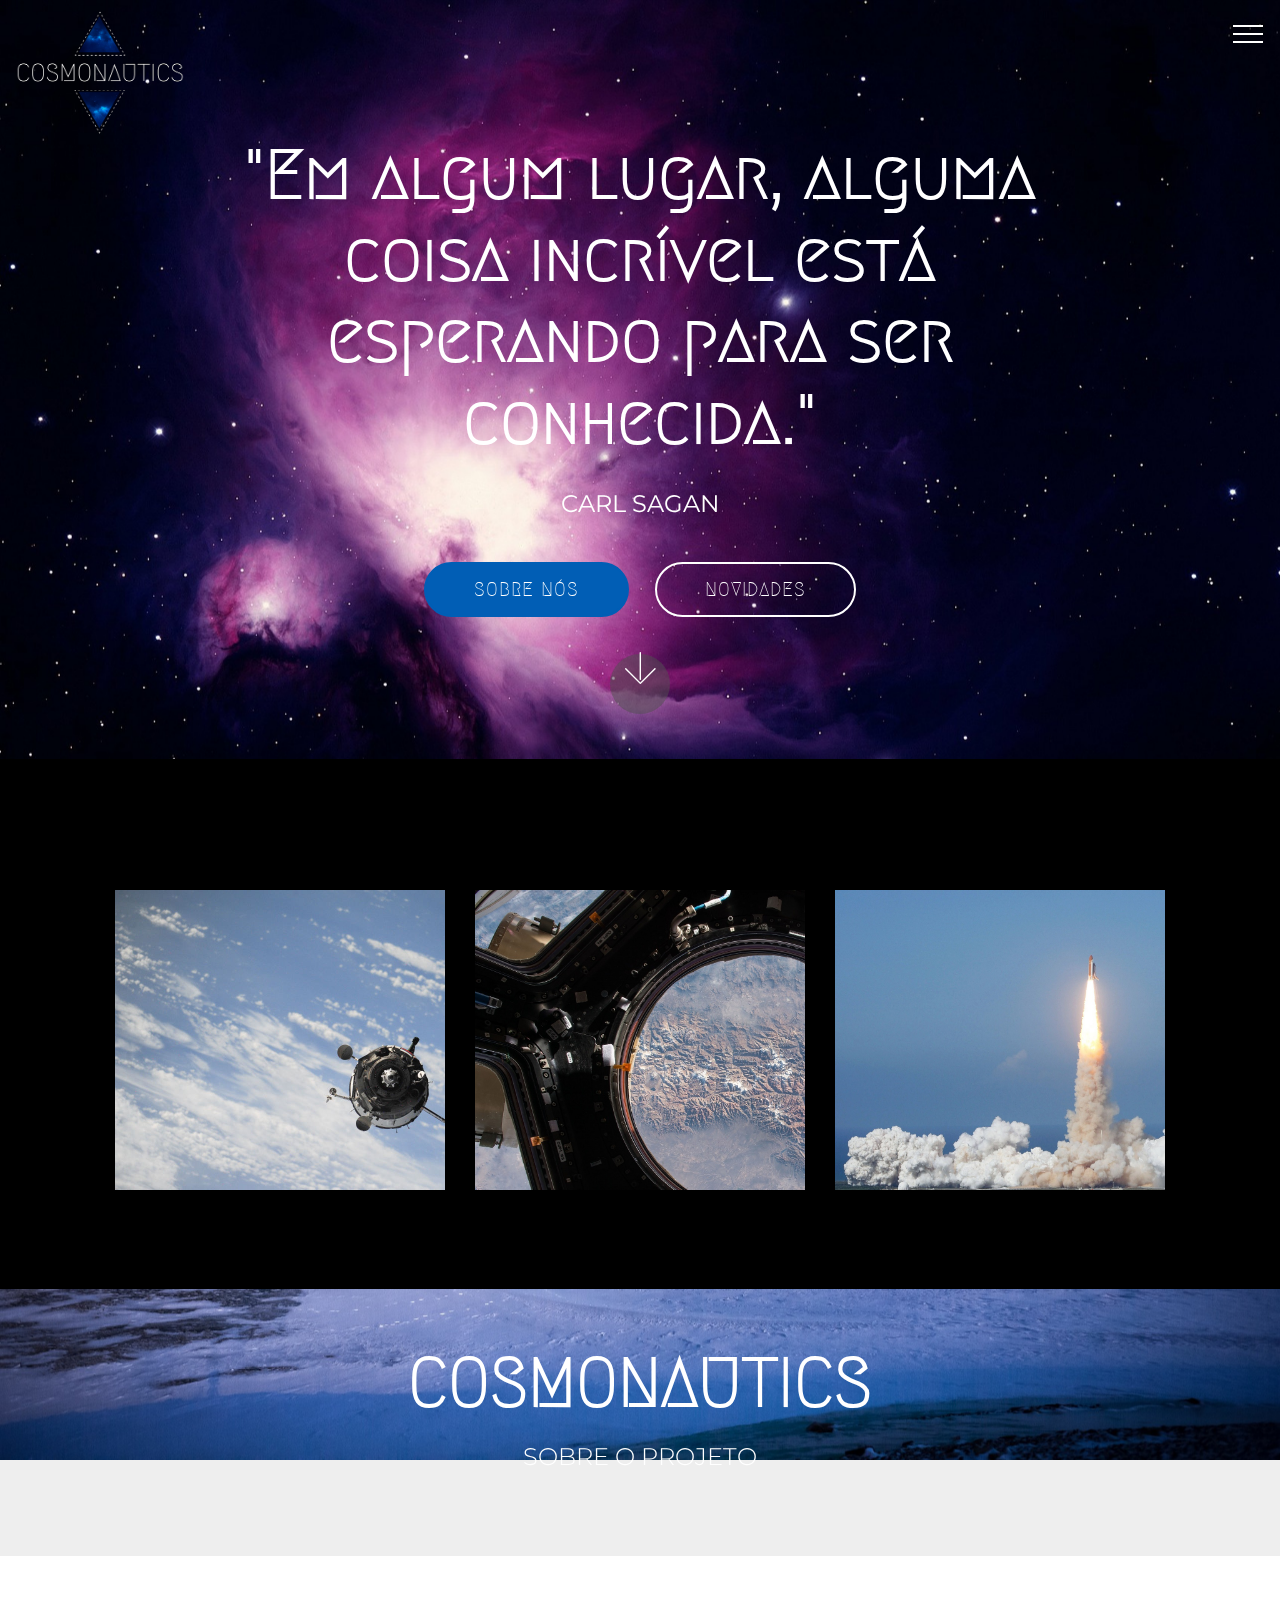
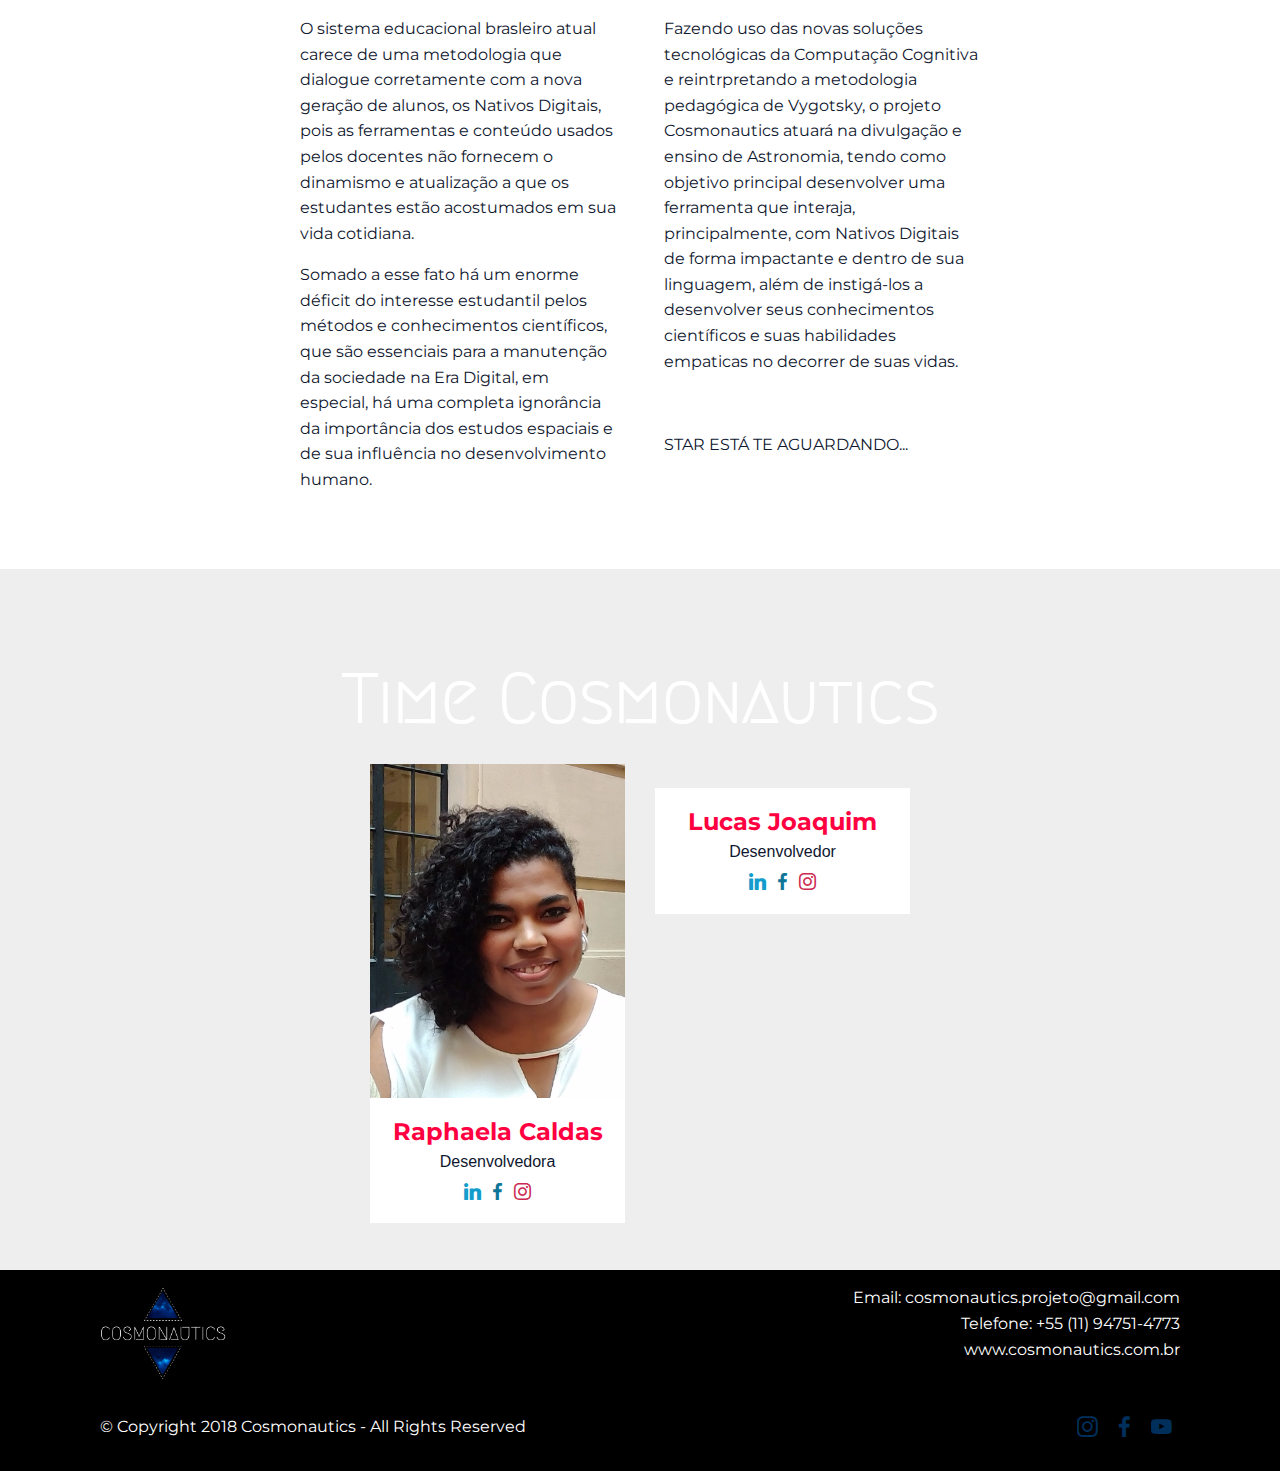
==== commit ed202669: "cosmonautics" ====
--- a/index.html
+++ b/index.html
@@ -1,33 +1,30 @@
 <!DOCTYPE html>
-<html  >
+<html >
 <head>
-  <!-- Site made with Mobirise Website Builder v4.10.15, https://mobirise.com -->
+  <!-- Site made with Mobirise Website Builder v4.8.0, https://mobirise.com -->
   <meta charset="UTF-8">
   <meta http-equiv="X-UA-Compatible" content="IE=edge">
-  <meta name="generator" content="Mobirise v4.10.15, mobirise.com">
+  <meta name="generator" content="Mobirise v4.8.0, mobirise.com">
   <meta name="viewport" content="width=device-width, initial-scale=1, minimum-scale=1">
-  <link rel="shortcut icon" href="assets/images/66459889-1452218461586584-441145612914655232-n-128x128-1.png" type="image/x-icon">
-  <meta name="description" content="">
-  
-  <title>Home</title>
+  <link rel="shortcut icon" href="assets/images/logocosmonautics-2.png" type="image/x-icon">
+  <meta name="description" content="Página principal">
+  <title>Home - Cosmonautics</title>
+  <link rel="stylesheet" href="assets/web/assets/mobirise-icons-bold/mobirise-icons-bold.css">
   <link rel="stylesheet" href="assets/web/assets/mobirise-icons/mobirise-icons.css">
-  <link rel="stylesheet" href="assets/soundcloud-plugin/style.css">
+  <link rel="stylesheet" href="assets/tether/tether.min.css">
   <link rel="stylesheet" href="assets/bootstrap/css/bootstrap.min.css">
   <link rel="stylesheet" href="assets/bootstrap/css/bootstrap-grid.min.css">
   <link rel="stylesheet" href="assets/bootstrap/css/bootstrap-reboot.min.css">
-  <link rel="stylesheet" href="assets/tether/tether.min.css">
-  <link rel="stylesheet" href="assets/animatecss/animate.min.css">
   <link rel="stylesheet" href="assets/socicon/css/styles.css">
   <link rel="stylesheet" href="assets/dropdown/css/style.css">
   <link rel="stylesheet" href="assets/theme/css/style.css">
-  <link rel="stylesheet" href="assets/gallery/style.css">
-  <link rel="preload" as="style" href="assets/mobirise/css/mbr-additional.css"><link rel="stylesheet" href="assets/mobirise/css/mbr-additional.css" type="text/css">
+  <link rel="stylesheet" href="assets/mobirise/css/mbr-additional.css" type="text/css">
   
   
   
 </head>
 <body>
-  <section class="menu cid-rJeyaRcCNa" once="menu" id="menu2-1h">
+  <section class="menu cid-qYEkQU5eRW" once="menu" id="menu1-n">
 
     
 
@@ -42,62 +39,46 @@
         </button>
         <div class="menu-logo">
             <div class="navbar-brand">
-                
-                <span class="navbar-caption-wrap"><a class="navbar-caption text-info display-4" href="home.html">
-                        M.L.</a></span>
+                <span class="navbar-logo">
+                    <a href="#top">
+                         <img src="assets/images/logocosmonautics-2.png" alt="Logo" title="Cosmonautics" style="height: 8rem;">
+                    </a>
+                </span>
+                
             </div>
         </div>
         <div class="collapse navbar-collapse" id="navbarSupportedContent">
-            <ul class="navbar-nav nav-dropdown nav-right" data-app-modern-menu="true"><li class="nav-item dropdown">
-                    <a class="nav-link link text-info dropdown-toggle display-4" href="page1.html" data-toggle="dropdown-submenu" aria-expanded="false">biografia</a><div class="dropdown-menu"><a class="text-info dropdown-item display-4" href="page1.html#content5-u">curriculum</a><a class="text-info dropdown-item display-4" href="page1.html#contacts3-x" aria-expanded="false">contacts</a></div>
-                </li><li class="nav-item"><a class="nav-link link text-info display-4" href="page2.html">audios</a></li><li class="nav-item">
-                    <a class="nav-link link text-info display-4" href="index.html#timeline1-8">events</a>
-                </li></ul>
+            <ul class="navbar-nav nav-dropdown nav-right" data-app-modern-menu="true"><li class="nav-item">
+                    <a class="nav-link link text-white display-4" href="index.html#header2-2"><span class="mbrib-home mbr-iconfont mbr-iconfont-btn" style="font-size: 25px;"></span>
+                        Home &nbsp; &nbsp; &nbsp; &nbsp; &nbsp; &nbsp; &nbsp;</a>
+                </li><li class="nav-item"><a class="nav-link link text-white display-4" href="redesociais.html#header12-1h"><span class="mbrib-image-gallery mbr-iconfont mbr-iconfont-btn"></span>
+                        Novidades &nbsp; &nbsp; &nbsp;&nbsp;</a></li><li class="nav-item"><a class="nav-link link text-white display-4" href="portaldenoticias.html#header8-1d"><span class="mbrib-star mbr-iconfont mbr-iconfont-btn"></span>STAR &nbsp; &nbsp; &nbsp; &nbsp; &nbsp; &nbsp; &nbsp;&nbsp;</a></li>
+                <li class="nav-item dropdown">
+                    <a class="nav-link link text-white display-4" href="index.html#features16-1b"><span class="mbrib-users mbr-iconfont mbr-iconfont-btn" style="font-size: 25px;"></span>
+                        Contato &nbsp; &nbsp; &nbsp; &nbsp;&nbsp;</a>
+                </li><li class="nav-item"><a class="nav-link link text-white display-4" href="contato.html#header6-1e"><span class="mbrib-globe mbr-iconfont mbr-iconfont-btn" style="font-size: 25px;"></span>Explorar &nbsp; &nbsp; &nbsp; &nbsp;</a></li></ul>
             
         </div>
     </nav>
 </section>
 
-<section class="engine"><a href="https://mobirise.info/a">online web builder</a></section><section class="header12 cid-rwe0YJpsPL mbr-fullscreen mbr-parallax-background" id="header12-0">
-
-    
-
-    <div class="mbr-overlay" style="opacity: 0.5; background-color: rgb(0, 0, 0);">
-    </div>
-
-    <div class="container  ">
-            <div class="media-container">
-                <div class="col-md-12 align-center">
-                    <h1 class="mbr-section-title pb-3 mbr-white mbr-bold mbr-fonts-style display-1"><span style="font-weight: normal;">Manu Lourenço</span></h1>
-                    
-                    
-
-                    <div class="icons-media-container mbr-white">
-                        <div class="card col-12 col-md-6 col-lg-3">
-                            
-                            <h5 class="mbr-fonts-style display-5"><a href="biografia.html">biografia</a></h5>
-                        </div>
-
-                        <div class="card col-12 col-md-6 col-lg-3">
-                            
-                            <h5 class="mbr-fonts-style display-5"><a href="audios.html">audios</a></h5>
-                        </div>
-
-                        <div class="card col-12 col-md-6 col-lg-3">
-                            
-                            <h5 class="mbr-fonts-style display-5"><a href="index.html#timeline1-8">eventos</a></h5>
-                        </div>
-
-                        <div class="card col-12 col-md-6 col-lg-3">
-                            
-                            <h5 class="mbr-fonts-style display-5"><a href="index.html#gallery3-6">
-                                galeria</a></h5>
-                        </div>
-                    </div>
-                </div>
-            </div>
-    </div>
-
+<section class="engine"><a href="https://mobiri.se/i">free website creation software</a></section><section class="cid-qYngTdOpHG mbr-parallax-background" id="header2-2">
+
+    
+
+    
+
+    <div class="container align-center">
+        <div class="row justify-content-md-center">
+            <div class="mbr-white col-md-10">
+                <h1 class="mbr-section-title mbr-bold pb-3 mbr-fonts-style display-1">"Em algum lugar, alguma coisa incrível está esperando para ser conhecida."</h1>
+                
+                <p class="mbr-text pb-3 mbr-fonts-style display-5">CARL SAGAN</p>
+                <div class="mbr-section-btn"><a class="btn btn-md btn-danger display-4" href="index.html#content5-1n">SOBRE NÓS</a>
+                    <a class="btn btn-md btn-white-outline display-4" href="redesociais.html#header12-1h">NOVIDADES</a></div>
+            </div>
+        </div>
+    </div>
     <div class="mbr-arrow hidden-sm-down" aria-hidden="true">
         <a href="#next">
             <i class="mbri-down mbr-iconfont"></i>
@@ -105,70 +86,63 @@
     </div>
 </section>
 
-<section class="timeline1 cid-rJ9OwYUHkg" id="timeline1-8">
-
-    
-
-    
-
-    <div class="container align-center">
-        <h2 class="mbr-section-title pb-3 mbr-fonts-style display-2">
-            próximos eventos</h2>
+<section class="features15 cid-qYniNuMoyM" id="features15-5">
+
+    
+
+    
+    <div class="container">
         
-
-        <div class="container timelines-container" mbri-timelines="">
-            <!--1-->
-            <div class="row timeline-element reverse">
-                 <div class="timeline-date-panel col-xs-12 col-md-6  align-left">         
-                    <div class="time-line-date-content">
-                        <p class="mbr-timeline-date mbr-fonts-style display-5"><strong>2020</strong></p>
-                    </div>
-                </div>
-           <span class="iconBackground"></span>
-            <div class="col-xs-12 col-md-6 align-right">
-                <div class="timeline-text-content">
-                    <h4 class="mbr-timeline-title pb-3 mbr-fonts-style display-5"><strong>Agenda Aberta</strong></h4>
-                    <p class="mbr-timeline-text mbr-fonts-style display-7">Acompanhe as novidades pelas redes sociais!</p>
-                 </div>
-            </div>
-            </div>
-            <!--2-->
+        
+
+        <div class="media-container-row container pt-5 mt-2">
+
+            <div class="col-12 col-md-6 mb-4 col-lg-4">
+                <div class="card flip-card p-5 align-center">
+                    <div class="card-front card_cont">
+                        <img src="assets/images/mbr-1200x800.jpg" alt="Mobirise" title="">
+                    </div>
+                    <div class="card_back card_cont">
+                        <h4 class="card-title display-5 py-2 mbr-fonts-style">MISSÃO</h4>
+                        <p class="mbr-text mbr-fonts-style display-7">
+                            <br>Nossa missão é fazer do Ensino Científico a maior prioridade na formação cultural da nova geração.&nbsp;</p>
+                    </div>
+                </div>
+            </div>
+
+            <div class="col-12 col-md-6 mb-4 col-lg-4">
+                
+                <div class="card flip-card p-5 align-center">
+                    <div class="card-front card_cont">
+                        <img src="assets/images/mbr-1.jpg" alt="Mobirise" title="">
+                    </div>
+                    <div class="card_back card_cont">
+                        <h4 class="card-title py-2 mbr-fonts-style display-5">VISÃO</h4>
+                        <p class="mbr-text mbr-fonts-style display-7"><br>Nossa visão é fazer parte da reinvenção digital sendo protagonistas de novas maneiras de ensinar e aprender ciências. 
+                        </p>
+                    </div>
+                </div>
+            </div>
             
-            <!--3-->
+            <div class="col-12 col-md-6 mb-4 col-lg-4">
+                <div class="card flip-card p-5 align-center">
+                    <div class="card-front card_cont">
+                        <img src="assets/images/mbr-6.jpg" alt="Mobirise" title="">
+                    </div>
+                    <div class="card_back card_cont">
+                        <h4 class="card-title py-2 mbr-fonts-style display-5">
+                            VALORES</h4>
+                        <p class="mbr-text mbr-fonts-style display-7"><br>Acreditamos que a divulgação científica de qualidade é a chave para a formação de líderes, mais empáticos, conectados e transformadores.
+                        </p>
+                    </div>
+                </div> 
+            </div>
+
             
-            <!--4-->
-            
-            <!--5-->
-            
-            <!--6-->
-            
-            <!--7-->
-            
-            <!--8-->
-            
-            <!--9-->
-            
-            <!--10-->
-            
-            <!--11-->
-            
-            <!--12-->
-            
-        </div>
-    </div>
-</section>
-
-<section class="mbr-gallery mbr-slider-carousel cid-rJ9xQt9DcH" id="gallery3-6">
-
-    
-
-    <div>
-        <div><!-- Filter --><div class="mbr-gallery-filter container gallery-filter-active"><ul buttons="0"><li class="mbr-gallery-filter-all"><a class="btn btn-md btn-secondary active display-4" href="">Todos</a></li></ul></div><!-- Gallery --><div class="mbr-gallery-row"><div class="mbr-gallery-layout-default"><div><div><div class="mbr-gallery-item mbr-gallery-item--p1" data-video-url="false" data-tags="2019"><div href="#lb-gallery3-6" data-slide-to="0" data-toggle="modal"><img src="assets/images/img-20191109-wa0024-853x1280-800x1200.jpg" alt="" title=""><span class="icon-focus"></span><span class="mbr-gallery-title mbr-fonts-style display-7">Recital de Fim de Ano na EMESP Tom Jobim</span></div></div><div class="mbr-gallery-item mbr-gallery-item--p1" data-video-url="false" data-tags="2019"><div href="#lb-gallery3-6" data-slide-to="1" data-toggle="modal"><img src="assets/images/img-20191109-wa0021-1280x853-800x533.jpg" alt="" title=""><span class="icon-focus"></span><span class="mbr-gallery-title mbr-fonts-style display-7">Turma do curso introdutório de harpa - EMESP Tom Jobim</span></div></div><div class="mbr-gallery-item mbr-gallery-item--p1" data-video-url="false" data-tags="2019"><div href="#lb-gallery3-6" data-slide-to="2" data-toggle="modal"><img src="assets/images/img-20191109-wa0017-853x1280-800x1200.jpg" alt="" title=""><span class="icon-focus"></span><span class="mbr-gallery-title mbr-fonts-style display-7">Recital de Fim de Ano na EMESP Tom Jobim</span></div></div><div class="mbr-gallery-item mbr-gallery-item--p1" data-video-url="false" data-tags="2019"><div href="#lb-gallery3-6" data-slide-to="3" data-toggle="modal"><img src="assets/images/img-20191201-wa0015-720x480-720x480.jpg" alt="" title=""><span class="icon-focus"></span><span class="mbr-gallery-title mbr-fonts-style display-7">...</span></div></div><div class="mbr-gallery-item mbr-gallery-item--p1" data-video-url="false" data-tags="2019"><div href="#lb-gallery3-6" data-slide-to="4" data-toggle="modal"><img src="assets/images/img-20191201-wa0004-720x480-720x480.jpg" alt="" title=""><span class="icon-focus"></span><span class="mbr-gallery-title mbr-fonts-style display-7">...</span></div></div><div class="mbr-gallery-item mbr-gallery-item--p1" data-video-url="false" data-tags="2019"><div href="#lb-gallery3-6" data-slide-to="5" data-toggle="modal"><img src="assets/images/img-20191201-wa0006-720x480-720x480.jpg" alt="" title=""><span class="icon-focus"></span><span class="mbr-gallery-title mbr-fonts-style display-7">...</span></div></div><div class="mbr-gallery-item mbr-gallery-item--p1" data-video-url="false" data-tags="2019"><div href="#lb-gallery3-6" data-slide-to="6" data-toggle="modal"><img src="assets/images/img-20191109-wa0004-853x1280-800x1200.jpg" alt="" title=""><span class="icon-focus"></span><span class="mbr-gallery-title mbr-fonts-style display-7">...</span></div></div><div class="mbr-gallery-item mbr-gallery-item--p1" data-video-url="false" data-tags="2019"><div href="#lb-gallery3-6" data-slide-to="7" data-toggle="modal"><img src="assets/images/img-20191109-wa0023-1280x853-800x533.jpg" alt="" title=""><span class="icon-focus"></span><span class="mbr-gallery-title mbr-fonts-style display-7">...</span></div></div><div class="mbr-gallery-item mbr-gallery-item--p1" data-video-url="false" data-tags="2019"><div href="#lb-gallery3-6" data-slide-to="8" data-toggle="modal"><img src="assets/images/img-20191204-wa0012-720x480-720x480.jpg" alt="" title=""><span class="icon-focus"></span><span class="mbr-gallery-title mbr-fonts-style display-7">...</span></div></div><div class="mbr-gallery-item mbr-gallery-item--p1" data-video-url="false" data-tags="2019"><div href="#lb-gallery3-6" data-slide-to="9" data-toggle="modal"><img src="assets/images/img-20191204-wa0013-720x480-720x480.jpg" alt="" title=""><span class="icon-focus"></span><span class="mbr-gallery-title mbr-fonts-style display-7">...</span></div></div><div class="mbr-gallery-item mbr-gallery-item--p1" data-video-url="false" data-tags="2019"><div href="#lb-gallery3-6" data-slide-to="10" data-toggle="modal"><img src="assets/images/61434780-2324128901247503-7139253694935072768-n-720x960-720x960.jpg" alt="" title=""><span class="icon-focus"></span><span class="mbr-gallery-title mbr-fonts-style display-7">Coro Luther King no Auditório do Ibirapuera, com Nelson Ayres e Teco Cardoso.</span></div></div><div class="mbr-gallery-item mbr-gallery-item--p1" data-video-url="false" data-tags="2019"><div href="#lb-gallery3-6" data-slide-to="11" data-toggle="modal"><img src="assets/images/66050577-2550467034963839-5562645147025408000-n-720x350-720x350.jpg" alt="" title=""><span class="icon-focus"></span><span class="mbr-gallery-title mbr-fonts-style display-7">Coro Luther King no Auditório do Ibirapuera</span></div></div><div class="mbr-gallery-item mbr-gallery-item--p1" data-video-url="false" data-tags="2019"><div href="#lb-gallery3-6" data-slide-to="12" data-toggle="modal"><img src="assets/images/61798463-2324138737913186-3085913850189447168-n-900x598-598x598.jpg" alt="" title=""><span class="icon-focus"></span><span class="mbr-gallery-title mbr-fonts-style display-7">Coro Luther King no Auditório do Ibirapuera, com Nelson Ayres e Teco Cardoso.</span></div></div><div class="mbr-gallery-item mbr-gallery-item--p1" data-video-url="false" data-tags="2018"><div href="#lb-gallery3-6" data-slide-to="13" data-toggle="modal"><img src="assets/images/44764807-2739033142789465-6556531889631395840-o-1860x712-800x306.jpg" alt="" title=""><span class="icon-focus"></span><span class="mbr-gallery-title mbr-fonts-style display-7">Banda Sinfônica Infanto-Juvenil do GURI Santa Marcelina no Theatro São Pedro</span></div></div><div class="mbr-gallery-item mbr-gallery-item--p1" data-video-url="false" data-tags="2018"><div href="#lb-gallery3-6" data-slide-to="14" data-toggle="modal"><img src="assets/images/img-20180902-172404509-ll-2000x2667-800x1067.jpg" alt="" title=""><span class="icon-focus"></span><span class="mbr-gallery-title mbr-fonts-style display-7">O Círculo Cortado dos Sons, de Salvatore Sciarrino, na Sala São Paulo.</span></div></div><div class="mbr-gallery-item mbr-gallery-item--p1" data-video-url="false" data-tags="2018"><div href="#lb-gallery3-6" data-slide-to="15" data-toggle="modal"><img src="assets/images/img-20180902-172607660-ll-2000x2667-800x1067.jpg" alt="" title=""><span class="icon-focus"></span><span class="mbr-gallery-title mbr-fonts-style display-7">O Círculo Cortado dos Sons, de Salvatore Sciarrino, na Sala São Paulo.</span></div></div><div class="mbr-gallery-item mbr-gallery-item--p1" data-video-url="false" data-tags="2018"><div href="#lb-gallery3-6" data-slide-to="16" data-toggle="modal"><img src="assets/images/62367335-3245822635443844-951066425471008768-o-680x453-452x452.jpg" alt="" title=""><span class="icon-focus"></span><span class="mbr-gallery-title mbr-fonts-style display-7">...</span></div></div><div class="mbr-gallery-item mbr-gallery-item--p1" data-video-url="false" data-tags="2018"><div href="#lb-gallery3-6" data-slide-to="17" data-toggle="modal"><img src="assets/images/61680878-3245798958779545-2968028740354834432-o-1275x850-800x533.jpg" alt="" title=""><span class="icon-focus"></span><span class="mbr-gallery-title mbr-fonts-style display-7">...</span></div></div><div class="mbr-gallery-item mbr-gallery-item--p1" data-video-url="false" data-tags="2018"><div href="#lb-gallery3-6" data-slide-to="18" data-toggle="modal"><img src="assets/images/62264652-3245817458777695-4825714061377273856-o-1275x850-800x533.jpg" alt="" title=""><span class="icon-focus"></span><span class="mbr-gallery-title mbr-fonts-style display-7">...</span></div></div><div class="mbr-gallery-item mbr-gallery-item--p1" data-video-url="false" data-tags="2018"><div href="#lb-gallery3-6" data-slide-to="19" data-toggle="modal"><img src="assets/images/61918019-3245770805449027-2729256398675247104-o-2000x726-800x290.jpg" alt="" title=""><span class="icon-focus"></span><span class="mbr-gallery-title mbr-fonts-style display-7">...</span></div></div><div class="mbr-gallery-item mbr-gallery-item--p1" data-video-url="false" data-tags="2018"><div href="#lb-gallery3-6" data-slide-to="20" data-toggle="modal"><img src="assets/images/60452127-3206062272753214-5023454596203282432-o-1162x775-620x620.jpg" alt="" title=""><span class="icon-focus"></span><span class="mbr-gallery-title mbr-fonts-style display-7">...</span></div></div><div class="mbr-gallery-item mbr-gallery-item--p1" data-video-url="false" data-tags="2018"><div href="#lb-gallery3-6" data-slide-to="21" data-toggle="modal"><img src="assets/images/53314616-2222232914508665-7817365220644356096-o-1275x850-800x533.jpg" alt="" title=""><span class="icon-focus"></span><span class="mbr-gallery-title mbr-fonts-style display-7">Banda Sinfônica Infanto-Juvenil do GURI Santa Marcelina no Theatro São Pedro</span></div></div><div class="mbr-gallery-item mbr-gallery-item--p1" data-video-url="false" data-tags="2018"><div href="#lb-gallery3-6" data-slide-to="22" data-toggle="modal"><img src="assets/images/48413783-1303150336493398-3960744369933254656-n-1-552x368-552x368.jpg" alt="" title=""><span class="icon-focus"></span><span class="mbr-gallery-title mbr-fonts-style display-7">Banda Sinfônica Infanto-Juvenil do GURI Santa Marcelina no Theatro São Pedro</span></div></div></div></div><div class="clearfix"></div></div></div><!-- Lightbox --><div data-app-prevent-settings="" class="mbr-slider modal fade carousel slide" tabindex="-1" data-keyboard="true" data-interval="false" id="lb-gallery3-6"><div class="modal-dialog"><div class="modal-content"><div class="modal-body"><div class="carousel-inner"><div class="carousel-item"><img src="assets/images/img-20191109-wa0024-853x1280.jpg" alt="" title=""></div><div class="carousel-item"><img src="assets/images/img-20191109-wa0021-1280x853.jpg" alt="" title=""></div><div class="carousel-item"><img src="assets/images/img-20191109-wa0017-853x1280.jpg" alt="" title=""></div><div class="carousel-item"><img src="assets/images/img-20191201-wa0015-720x480.jpg" alt="" title=""></div><div class="carousel-item"><img src="assets/images/img-20191201-wa0004-720x480.jpg" alt="" title=""></div><div class="carousel-item"><img src="assets/images/img-20191201-wa0006-720x480.jpg" alt="" title=""></div><div class="carousel-item"><img src="assets/images/img-20191109-wa0004-853x1280.jpg" alt="" title=""></div><div class="carousel-item"><img src="assets/images/img-20191109-wa0023-1280x853.jpg" alt="" title=""></div><div class="carousel-item"><img src="assets/images/img-20191204-wa0012-720x480.jpg" alt="" title=""></div><div class="carousel-item"><img src="assets/images/img-20191204-wa0013-720x480.jpg" alt="" title=""></div><div class="carousel-item"><img src="assets/images/61434780-2324128901247503-7139253694935072768-n-720x960.jpg" alt="" title=""></div><div class="carousel-item"><img src="assets/images/66050577-2550467034963839-5562645147025408000-n-720x350.jpg" alt="" title=""></div><div class="carousel-item"><img src="assets/images/61798463-2324138737913186-3085913850189447168-n-900x598.jpg" alt="" title=""></div><div class="carousel-item"><img src="assets/images/44764807-2739033142789465-6556531889631395840-o-1860x712.jpg" alt="" title=""></div><div class="carousel-item"><img src="assets/images/img-20180902-172404509-ll-2000x2667.jpg" alt="" title=""></div><div class="carousel-item"><img src="assets/images/img-20180902-172607660-ll-2000x2667.jpg" alt="" title=""></div><div class="carousel-item"><img src="assets/images/62367335-3245822635443844-951066425471008768-o-680x453.jpg" alt="" title=""></div><div class="carousel-item"><img src="assets/images/61680878-3245798958779545-2968028740354834432-o-1275x850.jpg" alt="" title=""></div><div class="carousel-item"><img src="assets/images/62264652-3245817458777695-4825714061377273856-o-1275x850.jpg" alt="" title=""></div><div class="carousel-item"><img src="assets/images/61918019-3245770805449027-2729256398675247104-o-2000x726.jpg" alt="" title=""></div><div class="carousel-item"><img src="assets/images/60452127-3206062272753214-5023454596203282432-o-1162x775.jpg" alt="" title=""></div><div class="carousel-item"><img src="assets/images/53314616-2222232914508665-7817365220644356096-o-1275x850.jpg" alt="" title=""></div><div class="carousel-item active"><img src="assets/images/48413783-1303150336493398-3960744369933254656-n-1-552x368.jpg" alt="" title=""></div></div><a class="carousel-control carousel-control-prev" role="button" data-slide="prev" href="#lb-gallery3-6"><span class="mbri-left mbr-iconfont" aria-hidden="true"></span><span class="sr-only">Previous</span></a><a class="carousel-control carousel-control-next" role="button" data-slide="next" href="#lb-gallery3-6"><span class="mbri-right mbr-iconfont" aria-hidden="true"></span><span class="sr-only">Next</span></a><a class="close" href="#" role="button" data-dismiss="modal"><span class="sr-only">Close</span></a></div></div></div></div></div>
-    </div>
-
-</section>
-
-<section class="cid-rJw8pJwgRK" id="social-buttons2-1m">
+        </div>
+</div></section>
+
+<section class="mbr-section content5 cid-qZ0VcC5f8f mbr-parallax-background" id="content5-1n">
 
     
 
@@ -176,24 +150,162 @@
 
     <div class="container">
         <div class="media-container-row">
-            <div class="col-md-8 align-center">
-                
-                <div class="social-list pl-0 mb-0">
-                    <a href="https://www.instagram.com/_meine.liebe__/" target="_blank">
-                        <span class="px-2 mbr-iconfont mbr-iconfont-social socicon-instagram socicon" style="color: rgb(226, 166, 33); fill: rgb(226, 166, 33);"></span>
+            <div class="title col-12 col-md-8">
+                <h2 class="align-center mbr-bold mbr-white pb-3 mbr-fonts-style display-1">
+                    COSMONAUTICS</h2>
+                <h3 class="mbr-section-subtitle align-center mbr-light mbr-white pb-3 mbr-fonts-style display-5">SOBRE O PROJETO</h3>
+                
+                
+            </div>
+        </div>
+    </div>
+</section>
+
+<section class="mbr-section article content3 cid-qYF9l6Y96e" id="content3-18">
+      
+     
+
+    <div class="container">
+        <div class="media-container-row">
+            <div class="row col-12 col-md-8">
+                <div class="col-12 col-md-6 pr-lg-4 mbr-text mbr-fonts-style display-7"><p>O sistema educacional brasleiro atual carece de uma metodologia que dialogue corretamente com a nova geração de alunos, os Nativos Digitais, pois as ferramentas e conteúdo usados pelos docentes não fornecem o dinamismo e atualização a que os estudantes estão acostumados em sua vida cotidiana.</p><p>Somado a esse fato há um enorme déficit do interesse estudantil pelos métodos e conhecimentos científicos, que são essenciais para a manutenção da sociedade na Era Digital, em especial, há uma completa ignorância da importância dos estudos espaciais e de sua influência no desenvolvimento humano.</p></div>
+                <div class="col-12 col-md-6 pl-lg-4 mbr-text mbr-fonts-style display-7"><p>Fazendo uso das novas soluções tecnológicas da Computação Cognitiva e reintrpretando a metodologia pedagógica de Vygotsky, o projeto Cosmonautics atuará na divulgação e ensino de Astronomia, tendo como objetivo principal desenvolver uma ferramenta que interaja, principalmente, com Nativos Digitais de forma impactante e dentro de sua linguagem, além de instigá-los a desenvolver seus conhecimentos científicos e suas habilidades empaticas no decorrer de suas vidas.</p><p><span style="font-size: 1rem;"><br></span></p><p><span style="font-size: 1rem;">STAR ESTÁ TE AGUARDANDO...</span></p></div>
+            </div>
+        </div>
+    </div>
+</section>
+
+<section class="features16 cid-qYQyZC7Dj3 mbr-parallax-background" id="features16-1b">
+    
+    
+    
+    <div class="container align-center">
+        <h2 class="pb-3 mbr-fonts-style mbr-section-title display-1"><strong>Time Cosmonautics</strong></h2>
+        
+        <div class="row media-row">
+            
+        <div class="team-item col-lg-3 col-md-6">
+                <div class="item-image">
+                    <img src="assets/images/photo-blue-pages-2.jpg" alt="" title="">
+                </div>
+                <div class="item-caption py-3">
+                    <div class="item-name px-2">
+                        <p class="mbr-fonts-style display-5"><strong>
+                           Raphaela Caldas</strong></p>
+                    </div>
+                    <div class="item-role px-2">
+                        <p>Desenvolvedora<br></p>
+                    </div>
+                    <div class="item-social pt-2">
+                        <a href="https://www.linkedin.com/in/raphaela-caldas-493ab288/" target="_blank">
+                            <span class="p-1 mbr-iconfont mbr-iconfont-social socicon-linkedin socicon" style="color: rgb(20, 157, 204);"></span>
+                        </a>
+                        <a href="https://www.facebook.com/raphaela.c.lourenco?ref=bookmarks" target="_blank">
+                            <span class="p-1 mbr-iconfont mbr-iconfont-social socicon-facebook socicon" style="color: rgb(15, 118, 153);"></span>
+                        </a>
+                        <a href="https://www.instagram.com/raphaela.caldas/" target="_blank">
+                            <span class="p-1 mbr-iconfont mbr-iconfont-social socicon-instagram socicon" style="color: rgb(204, 41, 82);"></span>
+                        </a>
+                        <a href="https://www.linkedin.com/in/mobirise" target="_blank">
+                            
+                        </a>
+                        <a href="https://www.instagram.com/mobirise/" target="_blank">
+                            
+                        </a>
+                        <a href="https://www.youtube.com/channel/UCt_tncVAetpK5JeM8L-8jyw" target="_blank">    
+                            
+                        </a>
+                    </div>
+                </div>
+            </div><div class="team-item col-lg-3 col-md-6">
+                <div class="item-image">
+                    <img src="assets/images/img-20180422.jpg" alt="" title="">
+                </div>
+                <div class="item-caption py-3">
+                    <div class="item-name px-2">
+                        <p class="mbr-fonts-style display-5"><strong>
+                           Lucas Joaquim</strong></p>
+                    </div>
+                    <div class="item-role px-2">
+                        <p>Desenvolvedor</p>
+                    </div>
+                    <div class="item-social pt-2">
+                        <a href="https://www.linkedin.com/in/lucas-joaquim-397325140/" target="_blank">
+                            <span class="p-1 mbr-iconfont mbr-iconfont-social socicon-linkedin socicon" style="color: rgb(20, 157, 204);"></span>
+                        </a>
+                        <a href="https://www.facebook.com/lucasjoaquim147" target="_blank">
+                            <span class="p-1 mbr-iconfont mbr-iconfont-social socicon-facebook socicon" style="color: rgb(15, 118, 153);"></span>
+                        </a>
+                        <a href="https://www.instagram.com/redfield.ms/" target="_blank">
+                            <span class="p-1 mbr-iconfont mbr-iconfont-social socicon-instagram socicon" style="color: rgb(204, 41, 82);"></span>
+                        </a>
+                        <a href="https://www.linkedin.com/in/mobirise" target="_blank">
+                            
+                        </a>
+                        <a href="https://www.instagram.com/mobirise/" target="_blank">
+                            
+                        </a>
+                        <a href="https://www.youtube.com/channel/UCt_tncVAetpK5JeM8L-8jyw" target="_blank">    
+                            
+                        </a>
+                    </div>
+                </div>
+            </div></div>    
+    </div>
+</section>
+
+<section class="cid-qZ0Ta5EZTz" id="footer5-1m">
+
+    
+
+    
+
+    <div class="container">
+        <div class="media-container-row">
+            <div class="col-md-3">
+                <div class="media-wrap">
+                    <a href="https://mobirise.com/">
+                       <img src="assets/images/logocosmonautics-2.png" alt="Mobirise" title="">
                     </a>
-                    <a href="https://www.facebook.com/manuella.lourenco.7" target="_blank">
-                        <span class="px-2 mbr-iconfont mbr-iconfont-social socicon-facebook socicon" style="color: rgb(226, 166, 33); fill: rgb(226, 166, 33);"></span>
-                    </a>
-                    <a href="https://instagram.com/mobirise" target="_blank">
+                </div>
+            </div>
+            <div class="col-md-9">
+                <p class="mbr-text align-right links mbr-fonts-style display-7">Email: cosmonautics.projeto@gmail.com<br>Telefone: +55 (11) 94751-4773<br>www.cosmonautics.com.br</p>
+            </div>
+        </div>
+        <div class="footer-lower">
+            <div class="media-container-row">
+                <div class="col-md-12">
+                    <hr>
+                </div>
+            </div>
+            <div class="media-container-row mbr-white">
+                <div class="col-md-6 copyright">
+                    <p class="mbr-text mbr-fonts-style display-7">
+                        © Copyright 2018 Cosmonautics - All Rights Reserved
+                    </p>
+                </div>
+                <div class="col-md-6">
+                    <div class="social-list align-right">
+                        <div class="soc-item">
+                            <a href="https://www.instagram.com/cosmo.nautics/" target="_blank">
+                                <span class="mbr-iconfont mbr-iconfont-social socicon-instagram socicon" style="color: rgb(1, 94, 181);"></span>
+                            </a>
+                        </div>
+                        <div class="soc-item">
+                            <a href="https://www.facebook.com/cosmonautics" target="_blank">
+                                <span class="mbr-iconfont mbr-iconfont-social socicon-facebook socicon" style="color: rgb(1, 94, 181);"></span>
+                            </a>
+                        </div>
+                        <div class="soc-item">
+                            <a href="https://www.youtube.com/channel/UCSkJK81Fv45Z8DVPLOvrinA?disable_polymer=true" target="_blank">
+                                <span class="mbr-iconfont mbr-iconfont-social socicon-youtube socicon" style="color: rgb(1, 94, 181);"></span>
+                            </a>
+                        </div>
                         
-                    </a>
-                    <a href="https://www.youtube.com/c/mobirise" target="_blank">
                         
-                    </a>
-                    <a href="https://www.behance.net/Mobirise" target="_blank">
                         
-                    </a>
+                    </div>
                 </div>
             </div>
         </div>
@@ -203,26 +315,15 @@
 
   <script src="assets/web/assets/jquery/jquery.min.js"></script>
   <script src="assets/popper/popper.min.js"></script>
+  <script src="assets/tether/tether.min.js"></script>
   <script src="assets/bootstrap/js/bootstrap.min.js"></script>
+  <script src="assets/touchswipe/jquery.touch-swipe.min.js"></script>
+  <script src="assets/parallax/jarallax.min.js"></script>
+  <script src="assets/mbr-flip-card/mbr-flip-card.js"></script>
   <script src="assets/smoothscroll/smooth-scroll.js"></script>
-  <script src="assets/tether/tether.min.js"></script>
-  <script src="assets/vimeoplayer/jquery.mb.vimeo_player.js"></script>
-  <script src="assets/parallax/jarallax.min.js"></script>
-  <script src="assets/masonry/masonry.pkgd.min.js"></script>
-  <script src="assets/imagesloaded/imagesloaded.pkgd.min.js"></script>
-  <script src="assets/bootstrapcarouselswipe/bootstrap-carousel-swipe.js"></script>
-  <script src="assets/touchswipe/jquery.touch-swipe.min.js"></script>
-  <script src="assets/dropdown/js/nav-dropdown.js"></script>
-  <script src="assets/dropdown/js/navbar-dropdown.js"></script>
-  <script src="assets/sociallikes/social-likes.js"></script>
-  <script src="assets/viewportchecker/jquery.viewportchecker.js"></script>
+  <script src="assets/dropdown/js/script.min.js"></script>
   <script src="assets/theme/js/script.js"></script>
-  <script src="assets/slidervideo/script.js"></script>
-  <script src="assets/gallery/player.min.js"></script>
-  <script src="assets/gallery/script.js"></script>
-  
-  
- <div id="scrollToTop" class="scrollToTop mbr-arrow-up"><a style="text-align: center;"><i class="mbr-arrow-up-icon mbr-arrow-up-icon-cm cm-icon cm-icon-smallarrow-up"></i></a></div>
-    <input name="animation" type="hidden">
-  </body>
+  
+  
+</body>
 </html>--- a/assets/web/assets/mobirise-icons-bold/mobirise-icons-bold.css
+++ b/assets/web/assets/mobirise-icons-bold/mobirise-icons-bold.css
@@ -0,0 +1,476 @@
+@font-face {
+  font-family: 'mobirise-icons-bold';
+  src:  url('mobirise-icons-bold.eot?m1l4yr');
+  src:  url('mobirise-icons-bold.eot?m1l4yr#iefix') format('embedded-opentype'),
+    url('mobirise-icons-bold.ttf?m1l4yr') format('truetype'),
+    url('mobirise-icons-bold.woff?m1l4yr') format('woff'),
+    url('mobirise-icons-bold.svg?m1l4yr#mobirise-icons-bold') format('svg');
+  font-weight: normal;
+  font-style: normal;
+}
+
+[class^="mbrib-"], [class*="mbrib-"] {
+  /* use !important to prevent issues with browser extensions that change fonts */
+  font-family: 'mobirise-icons-bold' !important;
+  speak: none;
+  font-style: normal;
+  font-weight: normal;
+  font-variant: normal;
+  text-transform: none;
+  line-height: 1;
+
+  /* Better Font Rendering =========== */
+  -webkit-font-smoothing: antialiased;
+  -moz-osx-font-smoothing: grayscale;
+}
+
+.mbrib-add-submenu:before {
+  content: "\e900";
+}
+.mbrib-alert:before {
+  content: "\e901";
+}
+.mbrib-align-center:before {
+  content: "\e902";
+}
+.mbrib-align-justify:before {
+  content: "\e903";
+}
+.mbrib-align-left:before {
+  content: "\e904";
+}
+.mbrib-align-right:before {
+  content: "\e905";
+}
+.mbrib-android:before {
+  content: "\e906";
+}
+.mbrib-apple:before {
+  content: "\e907";
+}
+.mbrib-arrow-down:before {
+  content: "\e908";
+}
+.mbrib-arrow-next:before {
+  content: "\e909";
+}
+.mbrib-arrow-prev:before {
+  content: "\e90a";
+}
+.mbrib-arrow-up:before {
+  content: "\e90b";
+}
+.mbrib-bold:before {
+  content: "\e90c";
+}
+.mbrib-bookmark:before {
+  content: "\e90d";
+}
+.mbrib-bootstrap:before {
+  content: "\e90e";
+}
+.mbrib-briefcase:before {
+  content: "\e90f";
+}
+.mbrib-browse:before {
+  content: "\e910";
+}
+.mbrib-bulleted-list:before {
+  content: "\e911";
+}
+.mbrib-calendar:before {
+  content: "\e912";
+}
+.mbrib-camera:before {
+  content: "\e913";
+}
+.mbrib-cart-add:before {
+  content: "\e914";
+}
+.mbrib-cart-full:before {
+  content: "\e915";
+}
+.mbrib-cash:before {
+  content: "\e916";
+}
+.mbrib-change-style:before {
+  content: "\e917";
+}
+.mbrib-chat:before {
+  content: "\e918";
+}
+.mbrib-clock:before {
+  content: "\e919";
+}
+.mbrib-close:before {
+  content: "\e91a";
+}
+.mbrib-cloud:before {
+  content: "\e91b";
+}
+.mbrib-code:before {
+  content: "\e91c";
+}
+.mbrib-contact-form:before {
+  content: "\e91d";
+}
+.mbrib-credit-card:before {
+  content: "\e91e";
+}
+.mbrib-cursor-click:before {
+  content: "\e91f";
+}
+.mbrib-cust-feedback:before {
+  content: "\e920";
+}
+.mbrib-database:before {
+  content: "\e921";
+}
+.mbrib-delivery:before {
+  content: "\e922";
+}
+.mbrib-desktop:before {
+  content: "\e923";
+}
+.mbrib-devices:before {
+  content: "\e924";
+}
+.mbrib-down:before {
+  content: "\e925";
+}
+.mbrib-download:before {
+  content: "\e926";
+}
+.mbrib-drag-n-drop:before {
+  content: "\e927";
+}
+.mbrib-drag-n-drop2:before {
+  content: "\e928";
+}
+.mbrib-edit:before {
+  content: "\e929";
+}
+.mbrib-edit2:before {
+  content: "\e92a";
+}
+.mbrib-error:before {
+  content: "\e92b";
+}
+.mbrib-extension:before {
+  content: "\e92c";
+}
+.mbrib-features:before {
+  content: "\e92d";
+}
+.mbrib-file:before {
+  content: "\e92e";
+}
+.mbrib-flag:before {
+  content: "\e92f";
+}
+.mbrib-folder:before {
+  content: "\e930";
+}
+.mbrib-gift:before {
+  content: "\e931";
+}
+.mbrib-github:before {
+  content: "\e932";
+}
+.mbrib-globe-2:before {
+  content: "\e933";
+}
+.mbrib-globe:before {
+  content: "\e934";
+}
+.mbrib-growing-chart:before {
+  content: "\e935";
+}
+.mbrib-hearth:before {
+  content: "\e936";
+}
+.mbrib-help:before {
+  content: "\e937";
+}
+.mbrib-home:before {
+  content: "\e938";
+}
+.mbrib-hot-cup:before {
+  content: "\e939";
+}
+.mbrib-idea:before {
+  content: "\e93a";
+}
+.mbrib-image-gallery:before {
+  content: "\e93b";
+}
+.mbrib-image-slider:before {
+  content: "\e93c";
+}
+.mbrib-info:before {
+  content: "\e93d";
+}
+.mbrib-italic:before {
+  content: "\e93e";
+}
+.mbrib-key:before {
+  content: "\e93f";
+}
+.mbrib-laptop:before {
+  content: "\e940";
+}
+.mbrib-layers:before {
+  content: "\e941";
+}
+.mbrib-left-right:before {
+  content: "\e942";
+}
+.mbrib-left:before {
+  content: "\e943";
+}
+.mbrib-letter:before {
+  content: "\e944";
+}
+.mbrib-like:before {
+  content: "\e945";
+}
+.mbrib-link:before {
+  content: "\e946";
+}
+.mbrib-lock:before {
+  content: "\e947";
+}
+.mbrib-login:before {
+  content: "\e948";
+}
+.mbrib-logout:before {
+  content: "\e949";
+}
+.mbrib-magic-stick:before {
+  content: "\e94a";
+}
+.mbrib-map-pin:before {
+  content: "\e94b";
+}
+.mbrib-menu:before {
+  content: "\e94c";
+}
+.mbrib-mobile:before {
+  content: "\e94d";
+}
+.mbrib-mobile2:before {
+  content: "\e94e";
+}
+.mbrib-mobirise:before {
+  content: "\e94f";
+}
+.mbrib-more-horizontal:before {
+  content: "\e950";
+}
+.mbrib-more-vertical:before {
+  content: "\e951";
+}
+.mbrib-music:before {
+  content: "\e952";
+}
+.mbrib-new-file:before {
+  content: "\e953";
+}
+.mbrib-numbered-list:before {
+  content: "\e954";
+}
+.mbrib-opened-folder:before {
+  content: "\e955";
+}
+.mbrib-pages:before {
+  content: "\e956";
+}
+.mbrib-paper-plane:before {
+  content: "\e957";
+}
+.mbrib-paperclip:before {
+  content: "\e958";
+}
+.mbrib-photo:before {
+  content: "\e959";
+}
+.mbrib-photos:before {
+  content: "\e95a";
+}
+.mbrib-pin:before {
+  content: "\e95b";
+}
+.mbrib-play:before {
+  content: "\e95c";
+}
+.mbrib-plus:before {
+  content: "\e95d";
+}
+.mbrib-preview:before {
+  content: "\e95e";
+}
+.mbrib-print:before {
+  content: "\e95f";
+}
+.mbrib-protect:before {
+  content: "\e960";
+}
+.mbrib-question:before {
+  content: "\e961";
+}
+.mbrib-quote-left:before {
+  content: "\e962";
+}
+.mbrib-quote-right:before {
+  content: "\e963";
+}
+.mbrib-redo:before {
+  content: "\e964";
+}
+.mbrib-refresh:before {
+  content: "\e965";
+}
+.mbrib-responsive:before {
+  content: "\e966";
+}
+.mbrib-right:before {
+  content: "\e967";
+}
+.mbrib-rocket:before {
+  content: "\e968";
+}
+.mbrib-sad-face:before {
+  content: "\e969";
+}
+.mbrib-sale:before {
+  content: "\e96a";
+}
+.mbrib-save:before {
+  content: "\e96b";
+}
+.mbrib-search:before {
+  content: "\e96c";
+}
+.mbrib-setting:before {
+  content: "\e96d";
+}
+.mbrib-setting2:before {
+  content: "\e96e";
+}
+.mbrib-setting3:before {
+  content: "\e96f";
+}
+.mbrib-share:before {
+  content: "\e970";
+}
+.mbrib-shopping-bag:before {
+  content: "\e971";
+}
+.mbrib-shopping-basket:before {
+  content: "\e972";
+}
+.mbrib-shopping-cart:before {
+  content: "\e973";
+}
+.mbrib-sites:before {
+  content: "\e974";
+}
+.mbrib-smile-face:before {
+  content: "\e975";
+}
+.mbrib-speed:before {
+  content: "\e976";
+}
+.mbrib-star:before {
+  content: "\e977";
+}
+.mbrib-success:before {
+  content: "\e978";
+}
+.mbrib-sun:before {
+  content: "\e979";
+}
+.mbrib-sun2:before {
+  content: "\e97a";
+}
+.mbrib-tablet-vertical:before {
+  content: "\e97b";
+}
+.mbrib-tablet:before {
+  content: "\e97c";
+}
+.mbrib-target:before {
+  content: "\e97d";
+}
+.mbrib-timer:before {
+  content: "\e97e";
+}
+.mbrib-to-ftp:before {
+  content: "\e97f";
+}
+.mbrib-to-local-drive:before {
+  content: "\e980";
+}
+.mbrib-touch-swipe:before {
+  content: "\e981";
+}
+.mbrib-touch:before {
+  content: "\e982";
+}
+.mbrib-trash:before {
+  content: "\e983";
+}
+.mbrib-underline:before {
+  content: "\e984";
+}
+.mbrib-undo:before {
+  content: "\e985";
+}
+.mbrib-unlink:before {
+  content: "\e986";
+}
+.mbrib-unlock:before {
+  content: "\e987";
+}
+.mbrib-up-down:before {
+  content: "\e988";
+}
+.mbrib-up:before {
+  content: "\e989";
+}
+.mbrib-update:before {
+  content: "\e98a";
+}
+.mbrib-upload:before {
+  content: "\e98b";
+}
+.mbrib-user:before {
+  content: "\e98c";
+}
+.mbrib-user2:before {
+  content: "\e98d";
+}
+.mbrib-users:before {
+  content: "\e98e";
+}
+.mbrib-video-play:before {
+  content: "\e98f";
+}
+.mbrib-video:before {
+  content: "\e990";
+}
+.mbrib-watch:before {
+  content: "\e991";
+}
+.mbrib-website-theme:before {
+  content: "\e992";
+}
+.mbrib-wifi:before {
+  content: "\e993";
+}
+.mbrib-windows:before {
+  content: "\e994";
+}
+.mbrib-zoom-out:before {
+  content: "\e995";
+}
--- a/assets/web/assets/mobirise-icons/mobirise-icons.css
+++ b/assets/web/assets/mobirise-icons/mobirise-icons.css
@@ -7,7 +7,6 @@
     url('mobirise-icons.svg?spat4u#MobiriseIcons') format('svg');
   font-weight: normal;
   font-style: normal;
-  font-display: swap;
 }
 
 [class^="mbri-"], [class*=" mbri-"] {
